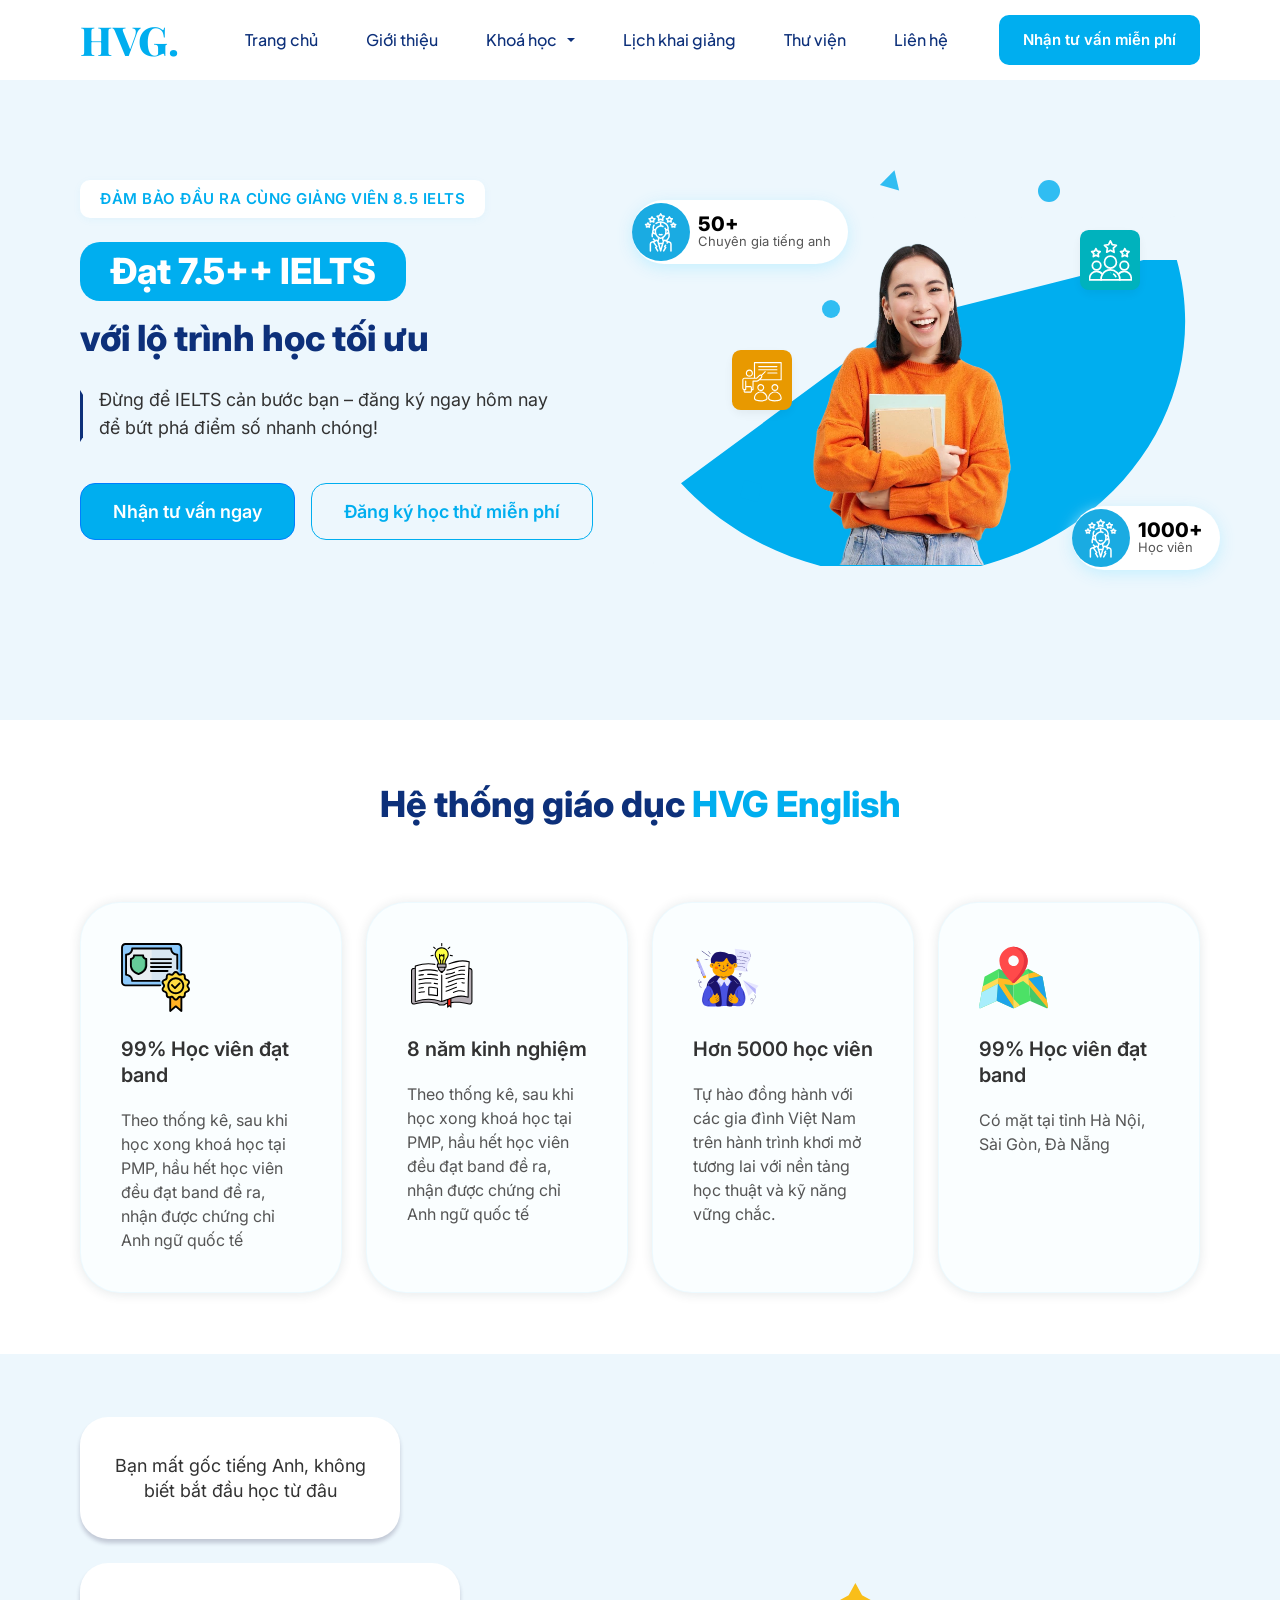
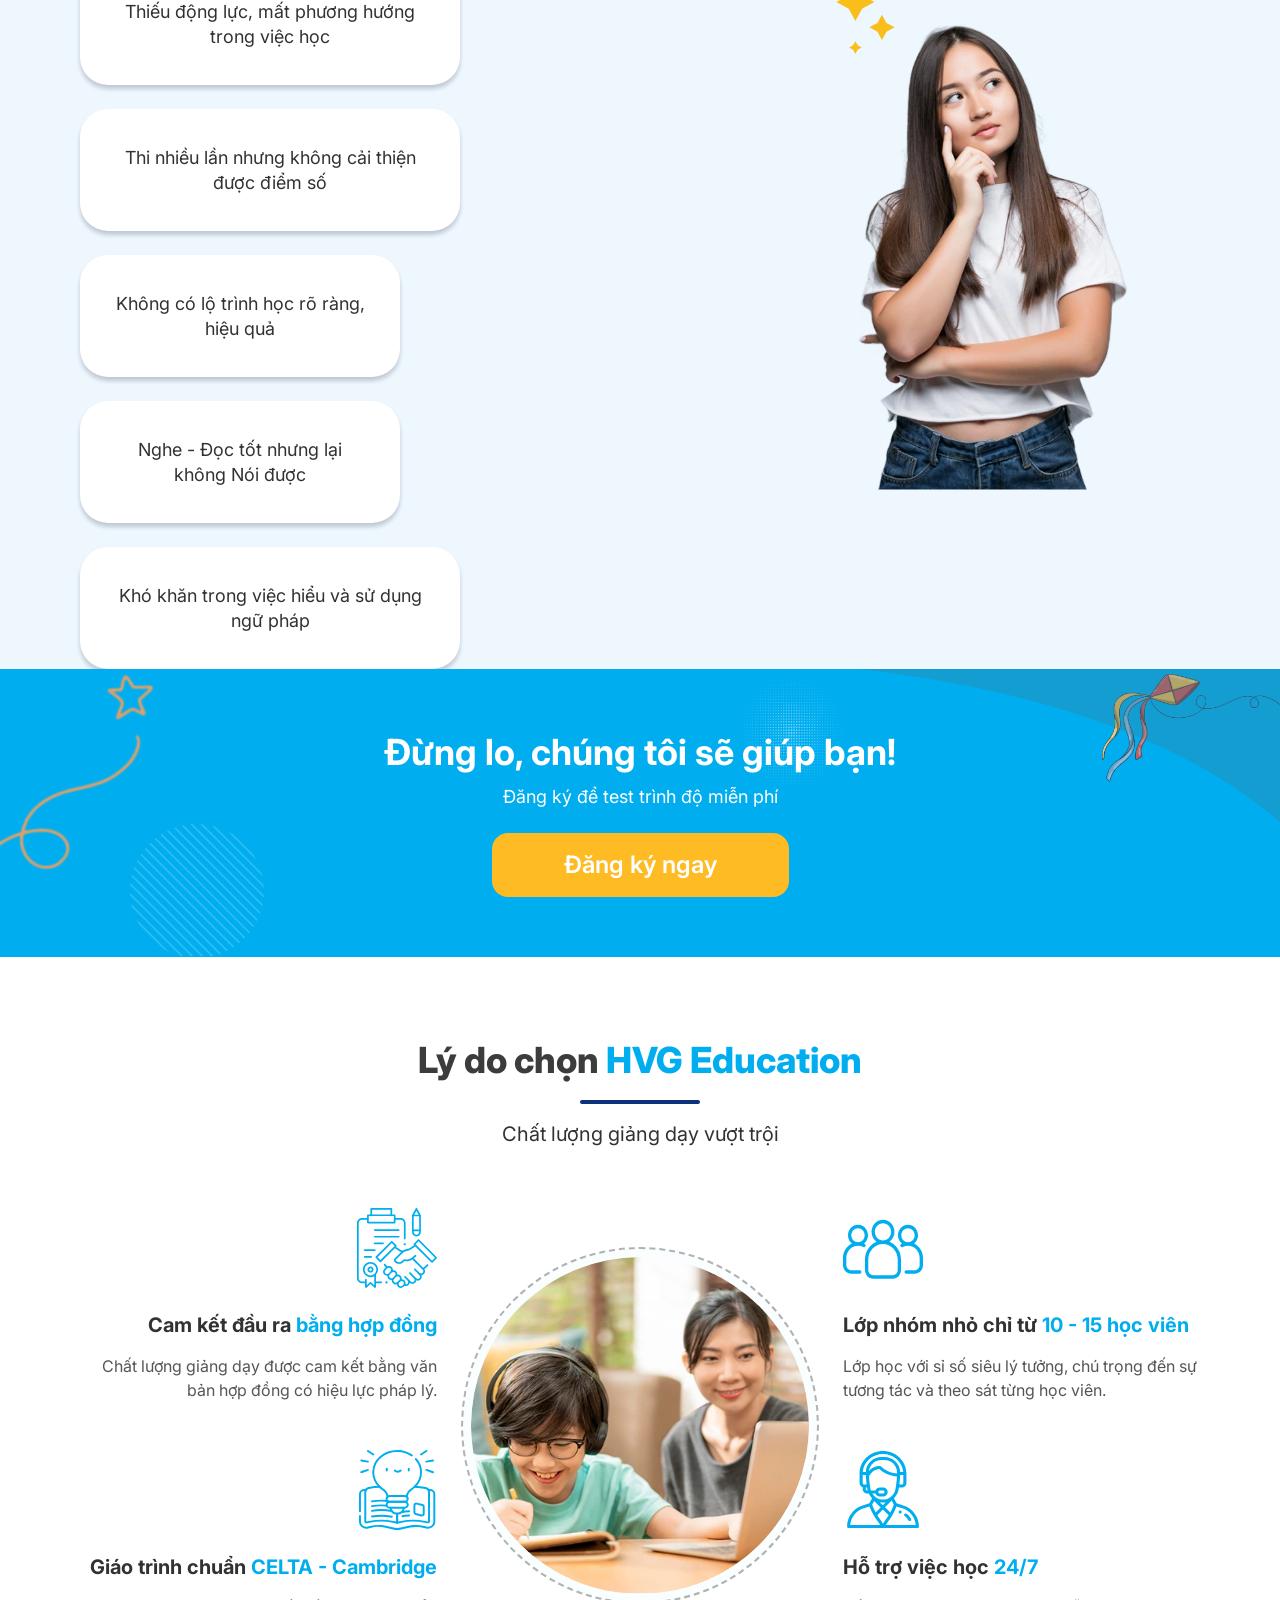
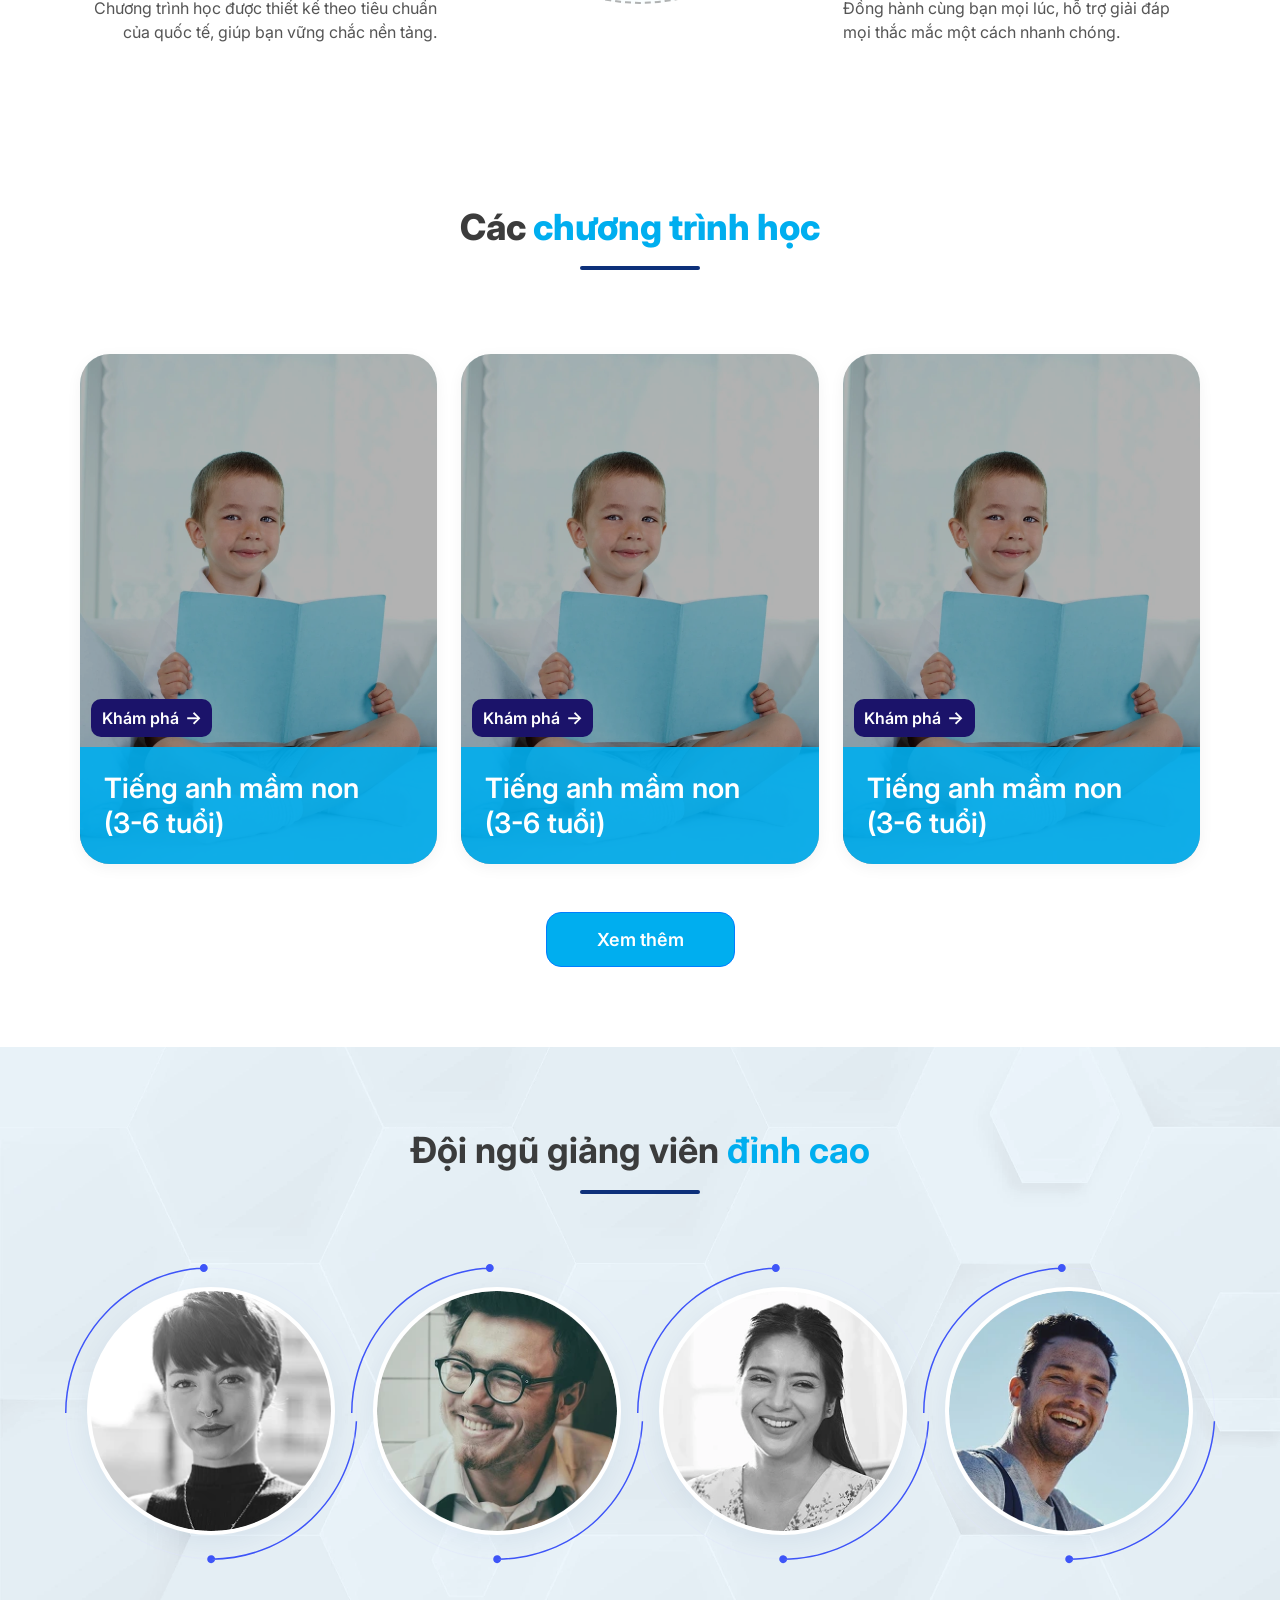
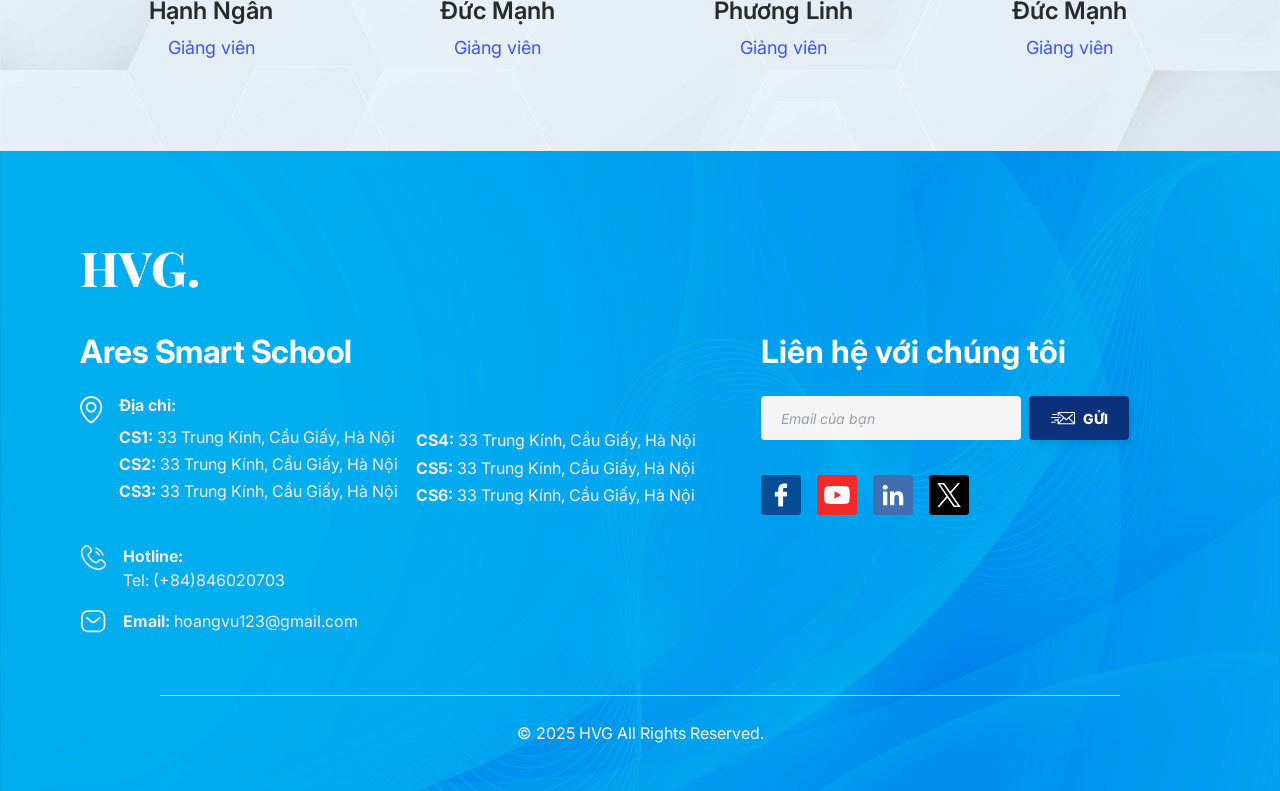
==== index.html @ 315f2b69 "update" ====
<!DOCTYPE html>
<html lang="vi">

<head>
    <meta charset="UTF-8">
    <meta name="viewport" content="width=device-width, initial-scale=1.0">
    <title>HVG English</title>
    <!-- Tải thư viện Bootstrap 5 (CSS) -->
    <link href="https://cdn.jsdelivr.net/npm/bootstrap@5.3.3/dist/css/bootstrap.min.css" rel="stylesheet"
        integrity="sha384-QWTKZyjpPEjISv5WaRU9OFeRpok6YctnYmDr5pNlyT2bRjXh0JMhjY6hW+ALEwIH" crossorigin="anonymous">

    <link rel="stylesheet" href="/styles/global.css">
    <link rel="stylesheet" href="/styles/navbar.css">
    <link rel="stylesheet" href="/styles/footer.css">
    <link rel="stylesheet" href="/styles/hero.css">
    <link rel="stylesheet" href="/styles/edu-system.css">
    <link rel="stylesheet" href="/styles/problems.css">
    <link rel="stylesheet" href="/styles/cta-banner.css">
    <link rel="stylesheet" href="/styles/why-choose.css">
    <link rel="stylesheet" href="/styles/courses.css">
    <link rel="stylesheet" href="/styles/teachers.css">
    <!-- Tải thư viện jQuery trước để hỗ trợ nạp động -->
    <script src="https://code.jquery.com/jquery-3.7.1.min.js" defer></script>
    <!-- Tải thư viện Bootstrap 5 JS Bundle -->
    <script src="https://cdn.jsdelivr.net/npm/bootstrap@5.3.3/dist/js/bootstrap.bundle.min.js"
        integrity="sha384-YvpcrYf0tY3lHB60NNkmXc5s9fDVZLESaAA55NDzOxhy9GkcIdslK1eN7N6jIeHz" crossorigin="anonymous"
        defer></script>
    <!-- Tải script chính để thực hiện nạp động header và footer -->
    <script src="/scripts/main.js" defer></script>
</head>

<body>
    <!-- Khung chứa Navbar được tải động bằng jQuery -->
    <header id="navbar-placeholder"></header>

    <!-- Phần chứa nội dung chính của trang -->
    <main class="main-content">
        <!-- Hero Section - Phần giới thiệu đầu trang học viện HVG -->
        <section class="hero-section">
            <div class="container hero-container">
                <div class="row align-items-center">

                    <!-- Cột bên trái: Nội dung giới thiệu và nút kêu gọi hành động -->
                    <div class="col-lg-6 col-12 hero-content">
                        <!-- Tagline đảm bảo đầu ra với giảng viên -->
                        <div class="hero-tagline-wrapper">
                            <span class="hero-tagline">ĐẢM BẢO ĐẦU RA CÙNG GIẢNG VIÊN 8.5 IELTS</span>
                        </div>

                        <!-- Tiêu đề chính dạng viên thuốc nổi bật -->
                        <div class="hero-title-pill-wrapper">
                            <span class="hero-title-pill">Đạt 7.5++ IELTS</span>
                        </div>

                        <!-- Tiêu đề phụ hiển thị lộ trình tối ưu -->
                        <h2 class="hero-subtitle">với lộ trình học tối ưu</h2>

                        <!-- Đoạn văn mô tả có vạch kẻ dọc bên trái làm điểm nhấn -->
                        <div class="hero-desc-container d-flex align-items-start gap-3">
                            <img src="assets/decorline.svg" class="hero-decorline shrink-0" alt="decorline">
                            <p class="hero-description">
                                Đừng để IELTS cản bước bạn – đăng ký ngay hôm nay để bứt phá điểm số nhanh chóng!
                            </p>
                        </div>

                        <!-- Nhóm các nút tương tác nhận tư vấn và học thử -->
                        <div class="hero-buttons d-flex flex-wrap gap-3">
                            <a href="#register" class="btn-hero-primary">Nhận tư vấn ngay</a>
                            <a href="#trial" class="btn-hero-secondary">Đăng ký học thử miễn phí</a>
                        </div>
                    </div>

                    <!-- Cột bên phải: Hình ảnh giảng viên và các huy hiệu, điểm trang trí nổi tuyệt đối -->
                    <div class="col-lg-6 col-12 hero-visual">
                        <div class="hero-img-wrapper">
                            <!-- Nền tròn quạt lớn màu xanh đặc trưng -->
                            <div class="hero-bg-fan">
                                <img src="./assets/Ellipse-fan.svg">
                            </div>

                            <!-- Hình ảnh giảng viên chính (vừa làm placeholder vừa bám sát layout) -->
                            <div class="hero-instructor-img">
                                <img src="./assets/student.webp">
                            </div>

                            <!-- Huy hiệu 1: 50+ Chuyên gia tiếng anh -->
                            <div class="hero-badge badge-expert d-flex align-items-center gap-2">
                                <div class="badge-icon">
                                    <!-- Người dùng tự thêm icon vào sau, ta dùng placeholder rỗng -->
                                    <span class="teacher-icon-bg">
                                        <img src="./assets/teacher-icon.svg">
                                    </span>
                                </div>
                                <div class="badge-text">
                                    <h4 class="badge-num mb-0">50+</h4>
                                    <p class="badge-desc mb-0">Chuyên gia tiếng anh</p>
                                </div>
                            </div>

                            <!-- Huy hiệu 2: 1000+ Học viên -->
                            <div class="hero-badge badge-students d-flex align-items-center gap-2">
                                <div class="badge-icon bg-cyan-light">
                                    <span class="teacher-icon-bg">
                                        <img src="./assets/teacher-icon.svg">
                                    </span>
                                </div>
                                <div class="badge-text">
                                    <h4 class="badge-num mb-0">1000+</h4>
                                    <p class="badge-desc mb-0">Học viên</p>
                                </div>
                            </div>

                            <!-- Hộp trang trí 1: Ô vuông màu vàng cam chứa icon cuốn sách -->
                            <div class="decor-box decor-box-orange">
                                <img src="./assets/teaching-icon.svg">
                            </div>

                            <!-- Hộp trang trí 2: Ô vuông màu xanh ngọc chứa icon -->
                            <div class="decor-box decor-box-teal">
                                <img src="./assets/student-star.svg">
                            </div>

                            <!-- Các điểm chấm tròn và hình khối trang trí hình học nhỏ xung quanh -->
                            <div class="decor-dot decor-dot-1"></div>
                            <div class="decor-dot decor-dot-2"></div>
                            <div class="decor-shape decor-shape-triangle"></div>
                            <div class="decor-shape decor-shape-blue-square"></div>
                        </div>
                    </div>

                </div>
            </div>
        </section>

        <!-- Edu System Section - Hệ thống giáo dục HVG English -->
        <section class="edu-system-section">
            <div class="container">
                <!-- Tiêu đề phần Hệ thống giáo dục (Chữ chính màu navy, chữ highlight màu xanh ngọc) -->
                <div class="section-title-wrapper text-center">
                    <h2 class="section-title">Hệ thống giáo dục <span class="text-highlight">HVG English</span></h2>
                </div>

                <!-- Lưới 4 cột chứa 4 thẻ thông tin được căn chỉnh linh hoạt bằng Bootstrap Grid -->
                <div class="row g-4 edu-cards-row">

                    <!-- Thẻ 1: 99% Học viên đạt band -->
                    <div class="col-lg-3 col-md-6 col-12">
                        <div class="edu-card d-flex flex-column h-100">
                            <div class="edu-card-icon">
                                <img src="assets/cetificated.svg" alt="Certificated Icon" class="edu-icon">
                            </div>
                            <h3 class="edu-card-title">99% Học viên đạt band</h3>
                            <p class="edu-card-desc">
                                Theo thống kê, sau khi học xong khoá học tại PMP, hầu hết học viên đều đạt band đề ra,
                                nhận được chứng chỉ Anh ngữ quốc tế
                            </p>
                        </div>
                    </div>

                    <!-- Thẻ 2: 8 năm kinh nghiệm -->
                    <div class="col-lg-3 col-md-6 col-12">
                        <div class="edu-card d-flex flex-column h-100">
                            <div class="edu-card-icon">
                                <img src="assets/book.svg" alt="Book Icon" class="edu-icon">
                            </div>
                            <h3 class="edu-card-title">8 năm kinh nghiệm</h3>
                            <p class="edu-card-desc">
                                Theo thống kê, sau khi học xong khoá học tại PMP, hầu hết học viên đều đạt band đề ra,
                                nhận được chứng chỉ Anh ngữ quốc tế
                            </p>
                        </div>
                    </div>

                    <!-- Thẻ 3: Hơn 5000 học viên -->
                    <div class="col-lg-3 col-md-6 col-12">
                        <div class="edu-card d-flex flex-column h-100">
                            <div class="edu-card-icon">
                                <img src="assets/student.svg" alt="Student Icon" class="edu-icon">
                            </div>
                            <h3 class="edu-card-title">Hơn 5000 học viên</h3>
                            <p class="edu-card-desc">
                                Tự hào đồng hành với các gia đình Việt Nam trên hành trình khơi mở tương lai với nền
                                tảng học thuật và kỹ năng vững chắc.
                            </p>
                        </div>
                    </div>

                    <!-- Thẻ 4: Có mặt tại Hà Nội, Sài Gòn, Đà Nẵng -->
                    <div class="col-lg-3 col-md-6 col-12">
                        <div class="edu-card d-flex flex-column h-100">
                            <div class="edu-card-icon">
                                <img src="assets/map.svg" alt="Map Icon" class="edu-icon">
                            </div>
                            <h3 class="edu-card-title">99% Học viên đạt band</h3>
                            <p class="edu-card-desc">
                                Có mặt tại tỉnh Hà Nội, Sài Gòn, Đà Nẵng
                            </p>
                        </div>
                    </div>

                </div>
            </div>
        </section>

        <!-- Problems Section - Những vấn đề của học viên -->
        <section class="problems-section">
            <div class="container">
                <div class="row align-items-center g-5">

                    <!-- Cột trái: 6 thẻ khó khăn sắp xếp so le (3 hàng) -->
                    <div class="col-lg-7 col-12 order-lg-1 order-2">
                        <div class="problems-grid">
                            <!-- Hàng 1 -->
                            <div class="problem-row d-flex flex-wrap gap-4 mb-4">
                                <div class="problem-card card-w-1 d-flex align-items-center justify-content-center">
                                    <p class="problem-text mb-0">Bạn mất gốc tiếng Anh, không biết bắt đầu học từ đâu
                                    </p>
                                </div>
                                <div class="problem-card card-w-2 d-flex align-items-center justify-content-center">
                                    <p class="problem-text mb-0">Thiếu động lực, mất phương hướng trong việc học</p>
                                </div>
                            </div>

                            <!-- Hàng 2 -->
                            <div class="problem-row d-flex flex-wrap gap-4 mb-4">
                                <div class="problem-card card-w-3 d-flex align-items-center justify-content-center">
                                    <p class="problem-text mb-0">Thi nhiều lần nhưng không cải thiện được điểm số</p>
                                </div>
                                <div class="problem-card card-w-4 d-flex align-items-center justify-content-center">
                                    <p class="problem-text mb-0">Không có lộ trình học rõ ràng, hiệu quả</p>
                                </div>
                            </div>

                            <!-- Hàng 3 -->
                            <div class="problem-row d-flex flex-wrap gap-4">
                                <div class="problem-card card-w-1 d-flex align-items-center justify-content-center">
                                    <p class="problem-text mb-0">Nghe - Đọc tốt nhưng lại không Nói được</p>
                                </div>
                                <div class="problem-card card-w-2 d-flex align-items-center justify-content-center">
                                    <p class="problem-text mb-0">Khó khăn trong việc hiểu và sử dụng ngữ pháp</p>
                                </div>
                            </div>
                        </div>
                    </div>

                    <!-- Cột phải: Ảnh minh họa học sinh kèm lấp lánh (sparkling) trang trí -->
                    <div class="col-lg-5 col-12 order-lg-2 order-1 text-center">
                        <div class="problems-visual">
                            <!-- Icon lấp lánh trang trí -->
                            <div class="sparkling-decor">
                                <img src="assets/sparkling.svg" alt="Sparkling Decor" class="decor-sparkle">
                            </div>
                            <!-- Ảnh minh họa chính -->
                            <div class="problems-illustration">
                                <img src="assets/student-ask.webp" alt="Student Illustration" class="illustration-img">
                            </div>
                        </div>
                    </div>

                </div>
            </div>
        </section>

        <!-- CTA Banner Section - Đăng ký kiểm tra trình độ -->
        <section class="cta-banner-section">
            <!-- Các hình họa trang trí nền (Người dùng tự thêm ảnh thực tế sau) -->
            <div class="cta-decor decor-left">
                <img src="assets/line-decor.svg" alt="Left Line Decor" class="decor-img">
            </div>
            <div class="cta-decor decor-right-kite">
                <img src="assets/kite-decor.svg" alt="Right Kite Decor" class="decor-img">
            </div>
            <div class="cta-decor decor-right-vector">
                <img src="assets/bg-cta.svg" alt="Right Vector Decor" class="decor-img">
            </div>
            <div class="cta-decor decor-left-2">
                <img src="assets/multiline.svg" alt="Right Vector Decor" class="decor-img">
            </div>
            <div class="cta-decor decor-right-vector-2">
                <img src="assets/checkered-decor.svg" alt="Right Vector Decor" class="decor-img">
            </div>


            <div class="container cta-container position-relative">
                <div class="cta-content text-center">
                    <h2 class="cta-title">Đừng lo, chúng tôi sẽ giúp bạn!</h2>
                    <p class="cta-subtitle">Đăng ký để test trình độ miễn phí</p>
                    <div class="cta-btn-wrapper">
                        <a href="#register-form" class="btn-cta-submit">Đăng ký ngay</a>
                    </div>
                </div>
            </div>
        </section>

        <!-- Why Choose Section - Lý do chọn HVG Education -->
        <section class="why-choose-section">
            <div class="container">
                <!-- Tiêu đề và Phụ đề phần -->
                <div class="why-choose-header text-center">
                    <h2 class="why-title">Lý do chọn <span class="text-highlight">HVG Education</span></h2>
                    <div class="why-decor-line"></div>
                    <p class="why-subtitle">Chất lượng giảng dạy vượt trội</p>
                </div>

                <div class="row align-items-center why-content-row">
                    <!-- Cột trái: 2 tính năng (căn lề phải trên desktop) -->
                    <div class="col-lg-4 col-12 order-lg-1 order-2 left-features">
                        <!-- Tính năng 1: Cam kết đầu ra bằng hợp đồng -->
                        <div class="feature-item mb-5">
                            <img src="assets/commitment.svg" alt="Commitment Icon" class="feature-icon">
                            <h3 class="feature-title">Cam kết đầu ra <span class="text-highlight">bằng hợp đồng</span>
                            </h3>
                            <p class="feature-desc">Chất lượng giảng dạy được cam kết bằng văn bản hợp đồng có hiệu lực
                                pháp lý.</p>
                        </div>

                        <!-- Tính năng 3: Giáo trình chuẩn CELTA - Cambridge -->
                        <div class="feature-item">
                            <img src="assets/cambridge.svg" alt="Cambridge Icon" class="feature-icon">
                            <h3 class="feature-title">Giáo trình chuẩn <span class="text-highlight">CELTA -
                                    Cambridge</span></h3>
                            <p class="feature-desc">Chương trình học được thiết kế theo tiêu chuẩn của quốc tế, giúp bạn
                                vững chắc nền tảng.</p>
                        </div>
                    </div>

                    <!-- Cột giữa: Vòng tròn trung tâm -->
                    <div class="col-lg-4 col-12 order-lg-2 order-1 text-center center-visual-col">
                        <div class="why-center-visual">
                            <img src="assets/Ellipse 6.webp" alt="Center Illustration" class="center-circle-img">
                        </div>
                    </div>

                    <!-- Cột phải: 2 tính năng (căn lề trái trên desktop) -->
                    <div class="col-lg-4 col-12 order-lg-3 order-3 right-features">
                        <!-- Tính năng 2: Lớp nhóm nhỏ chỉ từ 10 - 15 học viên -->
                        <div class="feature-item mb-5">
                            <img src="assets/team.svg" alt="Team Icon" class="feature-icon">
                            <h3 class="feature-title">Lớp nhóm nhỏ chỉ từ <span class="text-highlight">10 - 15 học
                                    viên</span></h3>
                            <p class="feature-desc">Lớp học với sỉ số siêu lý tưởng, chú trọng đến sự tương tác và theo
                                sát từng học viên.</p>
                        </div>

                        <!-- Tính năng 4: Hỗ trợ việc học 24/7 -->
                        <div class="feature-item">
                            <img src="assets/support.svg" alt="Support Icon" class="feature-icon">
                            <h3 class="feature-title">Hỗ trợ việc học <span class="text-highlight">24/7</span></h3>
                            <p class="feature-desc">Đồng hành cùng bạn mọi lúc, hỗ trợ giải đáp mọi thắc mắc một cách
                                nhanh chóng.</p>
                        </div>
                    </div>
                </div>
            </div>
        </section>

        <section class="courses-section">
            <div class="container">
                <!-- Tiêu đề và Phụ đề phần -->
                <div class="why-choose-header text-center">
                    <h2 class="why-title">Các <span class="text-highlight">chương trình học</span></h2>
                    <div class="why-decor-line"></div>
                </div>

                <div class="row g-4 justify-content-center courses-cards-row">
                    <!-- Card 1: Tiếng anh mầm non (3-6 tuổi) -->
                    <div class="col-lg-4 col-md-6 col-12">
                        <div class="course-card">
                            <!-- Ảnh nền khóa học -->
                            <div class="course-bg-img">
                                <img src="assets/kid.webp" alt="Course Image" class="course-img">
                                <div class="course-img-overlay"></div>
                            </div>

                            <!-- Nút Khám phá nổi -->
                            <a href="#explore-course-1" class="course-discover-btn">
                                <span class="btn-text">Khám phá</span>
                                <span class="btn-arrow">&rarr;</span>
                            </a>

                            <!-- Dải thông tin khóa học màu xanh ở đáy -->
                            <div class="course-banner-info">
                                <h3 class="course-card-title">Tiếng anh mầm non <br>(3-6 tuổi)</h3>
                            </div>
                        </div>
                    </div>

                    <!-- Card 2: Tiếng anh mầm non (3-6 tuổi) - Bản mẫu 2 -->
                    <div class="col-lg-4 col-md-6 col-12">
                        <div class="course-card">
                            <!-- Ảnh nền khóa học -->
                            <div class="course-bg-img">
                                <img src="assets/kid.webp" alt="Course Image" class="course-img">
                                <div class="course-img-overlay"></div>
                            </div>

                            <!-- Nút Khám phá nổi -->
                            <a href="#explore-course-2" class="course-discover-btn">
                                <span class="btn-text">Khám phá</span>
                                <span class="btn-arrow">&rarr;</span>
                            </a>

                            <!-- Dải thông tin khóa học màu xanh ở đáy -->
                            <div class="course-banner-info">
                                <h3 class="course-card-title">Tiếng anh mầm non <br>(3-6 tuổi)</h3>
                            </div>
                        </div>
                    </div>

                    <!-- Card 3: Tiếng anh mầm non (3-6 tuổi) - Bản mẫu 3 -->
                    <div class="col-lg-4 col-md-6 col-12">
                        <div class="course-card">
                            <!-- Ảnh nền khóa học -->
                            <div class="course-bg-img">
                                <img src="assets/kid.webp" alt="Course Image" class="course-img">
                                <div class="course-img-overlay"></div>
                            </div>

                            <!-- Nút Khám phá nổi -->
                            <a href="#explore-course-3" class="course-discover-btn">
                                <span class="btn-text">Khám phá</span>
                                <span class="btn-arrow">&rarr;</span>
                            </a>

                            <!-- Dải thông tin khóa học màu xanh ở đáy -->
                            <div class="course-banner-info">
                                <h3 class="course-card-title">Tiếng anh mầm non <br>(3-6 tuổi)</h3>
                            </div>
                        </div>
                    </div>
                </div>

                <div class="see-more-btn-wrapper text-center">
                    <a href="#" class="btn-see-more">Xem thêm</a>
                </div>
            </div>
        </section>

        <!-- Teachers Section - Đội ngũ giảng viên đỉnh cao (Figma Node 1:2472) -->
        <section class="teachers-section">
            <img src="assets/teacher-bg.webp" alt="" class="teacher-bg-shape">
            <div class="container">
                <!-- Tiêu đề phần giảng viên -->
                <div class="teachers-header text-center">
                    <h2 class="teachers-title">Đội ngũ giảng viên <span class="text-highlight">đỉnh cao</span></h2>
                    <div class="teachers-decor-line"></div>
                </div>

                <!-- Bố cục lưới 4 cột bằng Bootstrap Grid, hiển thị ngang trên Desktop và tự xếp chồng khi màn hình nhỏ -->
                <div class="row g-4 justify-content-center teachers-row">
                    <!-- Giảng viên 1: Hạnh Ngân -->
                    <div class="col-lg-3 col-md-6 col-12 text-center">
                        <div class="teacher-card">
                            <div class="teacher-avatar-container">
                                <!-- Vòng tròn trang trí viền ngoài (người dùng tự thay bằng SVG sau nếu cần) -->
                                <div class="teacher-decor-circle">
                                    <img src="assets/teacher-decor-line.svg">
                                </div>
                                <!-- Khung chứa ảnh giảng viên -->
                                <div class="teacher-avatar">
                                    <img src="assets/ngan.webp" alt="Hạnh Ngân" class="avatar-img">
                                </div>
                            </div>
                            <h3 class="teacher-name">Hạnh Ngân</h3>
                            <p class="teacher-role">Giảng viên</p>
                        </div>
                    </div>

                    <!-- Giảng viên 2: Đức Mạnh -->
                    <div class="col-lg-3 col-md-6 col-12 text-center">
                        <div class="teacher-card">
                            <div class="teacher-avatar-container">
                                <div class="teacher-decor-circle">
                                    <img src="assets/teacher-decor-line.svg">
                                </div>
                                <div class="teacher-avatar">
                                    <img src="assets/manh.webp" alt="Đức Mạnh" class="avatar-img">
                                </div>
                            </div>
                            <h3 class="teacher-name">Đức Mạnh</h3>
                            <p class="teacher-role">Giảng viên</p>
                        </div>
                    </div>

                    <!-- Giảng viên 3: Phương Linh -->
                    <div class="col-lg-3 col-md-6 col-12 text-center">
                        <div class="teacher-card">
                            <div class="teacher-avatar-container">
                                <div class="teacher-decor-circle">
                                    <img src="assets/teacher-decor-line.svg">
                                </div>
                                <div class="teacher-avatar">
                                    <img src="assets/linh.webp" alt="Phương Linh" class="avatar-img">
                                </div>
                            </div>
                            <h3 class="teacher-name">Phương Linh</h3>
                            <p class="teacher-role">Giảng viên</p>
                        </div>
                    </div>

                    <!-- Giảng viên 4: Đức Mạnh -->
                    <div class="col-lg-3 col-md-6 col-12 text-center">
                        <div class="teacher-card">
                            <div class="teacher-avatar-container">
                                <div class="teacher-decor-circle">
                                    <img src="assets/teacher-decor-line.svg">
                                </div>
                                <div class="teacher-avatar">
                                    <img src="assets/manh2.webp" alt="Đức Mạnh" class="avatar-img">
                                </div>
                            </div>
                            <h3 class="teacher-name">Đức Mạnh</h3>
                            <p class="teacher-role">Giảng viên</p>
                        </div>
                    </div>
                </div>
            </div>
        </section>
    </main>

    <!-- Khung chứa Footer được tải động bằng jQuery -->
    <footer id="footer-placeholder"></footer>
</body>

</html>
---- styles/global.css ----
/* Nhập các phông chữ từ Google Fonts để giao diện hiển thị chuyên nghiệp và đồng bộ */
@import url('https://fonts.googleapis.com/css2?family=Inter:wght@400;500;600;700;800&family=Playfair+Display:wght@800&family=Plus+Jakarta+Sans:wght@400;500;700&display=swap');

:root {
  /* Thiết lập các biến CSS toàn cục để dễ quản lý bảng màu và thay đổi chủ đề sau này */
  --primary-color: #00aeef;       /* Xanh dương tươi sáng - màu nhận diện cốt lõi của HVG, dùng cho nút chính và điểm nhấn */
  --secondary-color: #0d307a;     /* Xanh dương đậm - màu tạo sự tin cậy học thuật, dùng cho tiêu đề lớn và liên kết điều hướng */
  --accent-color: #ffb800;        /* Vàng cam - màu nhấn nổi bật dùng cho các nút quan trọng như gửi biểu mẫu/đăng ký */
  --text-dark: #323232;           /* Xám đậm gần đen - màu chữ nội dung giúp người đọc không bị mỏi mắt */
  --text-darker: #0f0f0f;         /* Đen thuần - dùng cho các tiêu đề phụ cần độ tập trung cực cao */
  --text-light: #ffffff;          /* Trắng - dùng cho văn bản trên nền tối để tối ưu độ tương phản */
  --text-sub-light: #f7eaea;      /* Trắng ngà - dùng cho chữ mô tả trong footer giúp phân cấp thông tin */
  --bg-soft: #edf7fd;             /* Xanh nhạt - nền dịu mắt dùng cho phần Hero và các phần cần phân tách thị giác */
  --bg-card: #fafeff;             /* Trắng ánh xanh - tạo khối nổi bật cho các thẻ khi đi kèm bóng đổ nhẹ */
  
  /* Cấu hình phông chữ theo đúng thiết kế của Figma */
  --font-logo: 'Playfair Display', serif;
  --font-menu: 'Plus Jakarta Sans', sans-serif;
  --font-main: 'Inter', sans-serif;
  
  /* Các thông số đổ bóng và chuyển động dùng chung để giao diện có chiều sâu và mượt mà */
  --shadow-card: 0px 4px 15px rgba(14, 42, 52, 0.08);
  --shadow-button: 0px 4px 10px rgba(0, 174, 239, 0.2);
  --transition-smooth: all 0.3s cubic-bezier(0.4, 0, 0.2, 1);
}

/* Reset CSS cơ bản để đảm bảo hiển thị nhất quán trên mọi trình duyệt */
*, *::before, *::after {
  box-sizing: border-box;
  margin: 0;
  padding: 0;
}

html, body {
  width: 100%;
  overflow-x: hidden; /* Tránh tình trạng cuộn ngang ngoài ý muốn do tràn layout */
  font-family: var(--font-main);
  color: var(--text-dark);
  background-color: #ffffff;
  line-height: 1.5;
  -webkit-font-smoothing: antialiased;
}

a {
  text-decoration: none;
  color: inherit;
  transition: var(--transition-smooth);
}

img {
  max-width: 100%;
  height: auto;
  display: block;
}

button, input, select, textarea {
  font-family: inherit;
  font-size: inherit;
  border: none;
  outline: none;
  background: none;
}

/* Các lớp tiện ích cấu trúc để xây dựng bố cục trang nhanh chóng */
.container {
  width: 100%;
  max-width: 1440px; /* Độ rộng giới hạn tối đa theo chiều ngang thiết kế Figma */
  margin: 0 auto;
  padding: 0 80px; /* Padding hai bên lề theo chuẩn lề 80px trong Figma */
}

@media (max-width: 1024px) {
  .container {
    padding: 0 40px; /* Giảm khoảng cách lề trên thiết bị máy tính bảng */
  }
}

@media (max-width: 768px) {
  .container {
    padding: 0 20px; /* Giảm khoảng cách lề tối đa trên thiết bị di động */
  }
}

/* Nút bấm tiêu chuẩn hóa */
.btn {
  display: inline-flex;
  align-items: center;
  justify-content: center;
  padding: 12px 24px;
  border-radius: 10px;
  font-weight: 600;
  cursor: pointer;
  transition: var(--transition-smooth);
  text-align: center;
}

.btn-primary {
  background-color: var(--primary-color);
  color: var(--text-light);
}

.btn-primary:hover {
  background-color: #009ad4; /* Màu xanh đậm hơn một chút khi hover để phản hồi tương tác */
  transform: translateY(-2px); /* Hiệu ứng nổi nhẹ */
  box-shadow: 0px 6px 15px rgba(0, 174, 239, 0.3);
}

.btn-secondary {
  background-color: transparent;
  color: var(--primary-color);
  border: 1px solid var(--primary-color);
}

.btn-secondary:hover {
  background-color: rgba(0, 174, 239, 0.05);
  transform: translateY(-2px);
}

.btn-accent {
  background-color: var(--accent-color);
  color: var(--text-light);
  font-weight: 700;
}

.btn-accent:hover {
  background-color: #e5a500;
  transform: translateY(-2px);
  box-shadow: 0px 6px 15px rgba(255, 184, 0, 0.3);
}

/* Kiểu dáng cửa sổ thông báo thành công (Success Modal Popup) nạp động qua JS */
.success-modal {
  position: fixed;
  top: 0;
  left: 0;
  width: 100vw;
  height: 100vh;
  background-color: rgba(13, 48, 122, 0.6); /* Nền tối mờ màu xanh đặc trưng làm nổi bật modal */
  backdrop-filter: blur(5px); /* Làm mờ hậu cảnh để người dùng tập trung vào thông báo */
  display: flex;
  align-items: center;
  justify-content: center;
  z-index: 2000; /* Nằm trên tất cả các lớp khác bao gồm cả navbar */
  animation: fadeIn 0.3s ease-out forwards;
}

.success-modal-content {
  background-color: #ffffff;
  padding: 40px;
  border-radius: 20px;
  width: 90%;
  max-width: 480px;
  text-align: center;
  box-shadow: 0px 15px 40px rgba(13, 48, 122, 0.2);
  transform: translateY(20px);
  animation: slideUp 0.3s cubic-bezier(0.18, 0.89, 0.32, 1.28) forwards;
}

.success-icon {
  display: inline-flex;
  align-items: center;
  justify-content: center;
  width: 80px;
  height: 80px;
  background-color: rgba(0, 174, 239, 0.1);
  color: var(--primary-color);
  border-radius: 50%;
  margin-bottom: 24px;
}

.success-title {
  font-family: var(--font-main);
  font-weight: 700;
  font-size: 24px;
  color: var(--secondary-color);
  margin-bottom: 12px;
}

.success-message {
  font-family: var(--font-main);
  font-size: 16px;
  color: var(--text-dark);
  line-height: 1.6;
  margin-bottom: 24px;
}

.success-close-btn {
  width: 100%;
  height: 48px;
  font-size: 16px;
  border-radius: 10px;
}

/* Các lớp hoạt ảnh chuyển động mềm mại */
@keyframes fadeIn {
  from { opacity: 0; }
  to { opacity: 1; }
}

@keyframes slideUp {
  from { transform: translateY(40px); opacity: 0; }
  to { transform: translateY(0); opacity: 1; }
}

.success-modal.fade-out {
  animation: fadeOut 0.3s ease-out forwards;
}

.success-modal.fade-out .success-modal-content {
  transform: translateY(0);
  transition: transform 0.3s ease-out;
  transform: translateY(20px);
}

@keyframes fadeOut {
  from { opacity: 1; }
  to { opacity: 0; }
}
---- styles/navbar.css ----
header {
  position: fixed;
  top: 0;
  left: 0;
  width: 100%;
  height: 80px;
  background-color: #ffffff;
  z-index: 1000;
  display: flex;
  align-items: center;
  transition: var(--transition-smooth);
}

.navbar-inner-container {
  width: 100%;
  max-width: 1440px;
  margin: 0 auto;
  padding: 0 80px;
  display: flex;
  align-items: center;
  justify-content: space-between;
  height: 100%;
}

.logo-text {
  font-family: var(--font-logo);
  font-weight: 800;
  font-size: 40px;
  color: var(--primary-color);
  letter-spacing: -0.5px;
  padding: 0;
}

/* Các liên kết điều hướng */
.nav-link {
  font-family: var(--font-menu) !important;
  font-weight: 500 !important;
  font-size: 16px !important;
  color: var(--secondary-color) !important;
  padding: 8px 12px !important;
  display: inline-flex;
  align-items: center;
  gap: 6px;
  position: relative;
  transition: var(--transition-smooth);
}

.nav-link:hover,
.nav-link.active {
  color: var(--primary-color) !important;
}

/* Nút CTA tư vấn */
.btn-consult {
  font-family: var(--font-main);
  font-size: 15px;
  font-weight: 600;
  border-radius: 10px;
  padding: 12px 24px;
  height: 50px;
  display: inline-flex;
  align-items: center;
  justify-content: center;
  transition: var(--transition-smooth);
  border: 0px;
}

/* Custom toggler styling */
.navbar-toggler:focus {
  box-shadow: none !important;
}

/* Responsive custom adjustments for Bootstrap Collapse */
@media (max-width: 991.98px) {
  .navbar-inner-container {
    padding: 0 40px;
  }

  /* Định cấu hình menu dưới dạng danh sách trượt xuống/đè lên có đổ bóng đẹp mắt */
  .navbar-collapse {
    position: absolute;
    top: 80px;
    left: 0;
    width: 100%;
    background-color: #ffffff;
    padding: 20px 40px;
    box-shadow: 0px 8px 16px rgba(13, 48, 122, 0.08);
    border-top: 1px solid rgba(13, 48, 122, 0.05);
    z-index: 999;
  }

  .navbar-nav {
    gap: 15px;
    margin-bottom: 20px !important;
  }

  .nav-link {
    width: 100%;
    padding: 10px 0 !important;
    font-size: 18px !important;
  }

  .navbar-cta-container {
    width: 100%;
  }

  .navbar-cta-container .btn-consult {
    width: 100%;
  }
}

@media (max-width: 768px) {
  .navbar-inner-container {
    padding: 0 20px;
  }
  
  .logo-text {
    font-size: 32px !important;
  }
  
  .navbar-collapse {
    padding: 20px;
  }
}
---- styles/footer.css ----
/* Bảng phong cách cho Footer chân trang - Sử dụng phối hợp lưới hiển thị và màu sắc nhận diện nổi bật */

footer {
  position: relative;
  background-color: #00aeef; /* Nền xanh da trời sáng đặc trưng theo thiết kế Figma */
  color: var(--text-light);
  padding: 80px 0 30px; /* Padding lớn để phân tách nội dung chân trang rộng rãi */
  overflow: hidden;
  isolation: isolate; /* Tạo Stacking Context độc lập để mix-blend-mode hoạt động chính xác bên trong footer */
}

/* Ảnh nền họa tiết hoa văn mờ nhạt nằm đè lên nền xanh để tăng tính mỹ thuật */
.footer-bg-overlay {
  position: absolute;
  top: 0;
  left: 0;
  width: 100%;
  height: 100%;
  background-image: url('../assets/footer-background.webp');
  background-size: cover;
  background-position: center;
  mix-blend-mode: multiply; /* Hòa trộn nhân màu giúp họa tiết chìm sâu vào nền xanh */ 
  pointer-events: none; /* Tránh cản trở tương tác nhấp chuột của người dùng */
  z-index: 1;
}

.footer-inner {
  position: relative;
  z-index: 2; /* Đẩy nội dung chữ lên trên ảnh nền mờ */
}

.footer-brand {
  margin-bottom: 30px;
}

.footer-brand .logo-text-light {
  font-family: var(--font-logo);
  font-weight: 800;
  font-size: 48px;
  color: var(--text-light);
  display: block;
  margin-bottom: 5px;
}

.brand-name {
  font-family: var(--font-main);
  font-weight: 700;
  font-size: 32px;
  letter-spacing: -0.5px;
  margin-bottom: 25px; /* Giãn cách 25px xuống địa chỉ để cân xứng với cột đăng ký email */
}

/* Lưới phân chia danh sách cơ sở thành hai cột để cân đối trang web */
.footer-branches-grid {
  /* Loại bỏ grid custom vì đã được thay thế bằng Bootstrap row/col */
  margin-bottom: 35px;
}

.branches-column h4 {
  font-size: 16px;
  font-weight: 700;
  margin-bottom: 8px;
  color: #f7eaea;
  border-left: none; /* Bỏ border custom cũ để khớp với Figma */
  padding-left: 0;
  text-transform: none;
}

.branches-column p {
  font-size: 16px;
  line-height: 1.7;
  color: #f7eaea;
  margin-bottom: 0px;
}

.branches-column-right {
  margin-top: 0px;
}

@media (min-width: 576px) {
  .branches-column-right {
    margin-top: 31px; /* Thụt lề trên cho cột phải để thẳng hàng với CS1 */
  }
}

/* Danh sách Hotline và Email có chèn icon minh họa */
.footer-contact-details {
  display: flex;
  flex-direction: column;
  gap: 15px;
}

.contact-item {
  display: flex;
  align-items: center;
  gap: 12px;
}

.contact-icon {
  display: inline-flex;
  align-items: center;
  justify-content: center;
  color: #ffffff; /* Biểu tượng đứng độc lập, không có vòng tròn mờ bao quanh */
}

.contact-item p {
  font-size: 16px;
  color: #f7eaea;
  margin-bottom: 0;
}

/* Khối đăng ký và kết nối mạng xã hội ở bên phải */
.footer-newsletter {
  /* Loại bỏ thuộc tính flex custom vì đã được thay thế bằng col-lg-5 của Bootstrap */
  display: flex;
  flex-direction: column;
}

.newsletter-title {
  font-family: var(--font-main);
  font-weight: 700;
  font-size: 32px;
  margin-bottom: 25px;
}

/* Ô nhập email và nút gửi tách rời có khoảng cách gap 8px */
.newsletter-input-group {
  display: flex;
  margin-bottom: 35px;
  width: 100%;
  max-width: 420px;
}

.newsletter-input {
  width: 260px;
  height: 44px;
  background-color: #f5f5f5;
  border-radius: 4px;
  border: none;
  padding: 10px 20px;
  color: var(--text-dark);
  font-size: 14px;
}

.newsletter-input::placeholder {
  color: rgba(10, 31, 68, 0.4);
  font-style: italic;
}

.btn-send-email {
  width: 100px;
  height: 44px;
  background-color: #0d307a; /* Màu nút gửi xanh đậm theo Figma */
  color: #ffffff;
  border-radius: 4px;
  font-weight: 800;
  font-size: 14px;
  cursor: pointer;
  border: none;
  box-shadow: 2px 4px 8px 0px rgba(0, 0, 0, 0.1);
  transition: var(--transition-smooth);
}

.btn-send-email:hover {
  background-color: #0b2661;
}

/* Danh sách các nút liên kết mạng xã hội theo quy chuẩn Figma */
.footer-socials {
  display: flex;
  gap: 16px;
}

.social-btn {
  display: inline-flex;
  align-items: center;
  justify-content: center;
  width: 40px;
  height: 40px;
  border-radius: 4px; /* Bo góc vuông vắn nhẹ nhàng */
  color: var(--text-light);
  transition: var(--transition-smooth);
}

.social-btn:hover {
  transform: translateY(-3px); /* Nhấc nhẹ nút lên khi hover */
  filter: brightness(1.1); /* Sáng tông màu lên nhẹ */
}

/* Màu thương hiệu cụ thể cho từng nút mạng xã hội theo thiết kế */
.social-btn.facebook {
  background-color: #074d93;
}

.social-btn.youtube {
  background-color: #f42929;
}

.social-btn.linkedin {
  background-color: #416eaf;
}

.social-btn.twitter {
  background-color: #000000;
}

/* Phần bản quyền và vạch ngăn cách cuối trang */
.footer-bottom {
  position: relative;
  z-index: 2;
  margin-top: 60px;
  text-align: center;
}

.footer-bottom .divider {
  width: 100%;
  height: 1px;
  background-color: rgba(255, 255, 255, 0.61); /* Đường viền mờ màu trắng ngăn cách theo Figma */
  margin-bottom: 25px;
}

.copyright-text {
  font-size: 16px;
  color: #ffffff; /* Màu chữ trắng theo Figma */
}

/* Thiết kế responsive cho các phần tử chữ trong Footer */
@media (max-width: 600px) {
  .footer-brand .brand-name {
    font-size: 26px;
  }
  
  .newsletter-title {
    font-size: 26px;
  }
}
---- styles/hero.css ----
/* Bảng phong cách cho trang chủ (Home Page) - Hero Section */

.hero-section {
  position: relative;
  background-color: #edf7fd; /* Màu xanh nhạt đặc trưng của Hero theo Figma */
  padding: 100px 0;
  overflow: hidden;
  display: flex;
  align-items: center;
}

/* --- Cột bên trái: Nội dung chữ và Nút bấm --- */

.hero-content {
  z-index: 10;
}

/* Tagline Đảm bảo đầu ra */
.hero-tagline-wrapper {
  margin-bottom: 24px;
}

.hero-tagline {
  display: inline-block;
  background-color: #ffffff;
  color: #00aeef;
  font-family: var(--font-main), sans-serif;
  font-weight: 600;
  font-size: 15px;
  padding: 8px 20px;
  border-radius: 10px;
  letter-spacing: 0.5px;
  box-shadow: 0px 2px 8px rgba(0, 174, 239, 0.05);
}

/* Tiêu đề chính dạng viên thuốc */
.hero-title-pill-wrapper {
  margin-bottom: 16px;
}

.hero-title-pill {
  display: inline-block;
  background-color: #00aeef;
  color: #ffffff;
  font-family: var(--font-main), sans-serif;
  font-weight: 800;
  font-size: 36px;
  padding: 8px 30px;
  border-radius: 20px;
  line-height: 1.2;
}

/* Tiêu đề phụ */
.hero-subtitle {
  font-family: var(--font-main), sans-serif;
  font-weight: 800;
  font-size: 36px;
  color: #0d307a;
  margin-bottom: 25px;
  line-height: 1.2;
}

/* Đoạn miêu tả có vạch đứng màu xanh làm điểm nhấn */
.hero-desc-container {
  display: flex;
  align-items: start;
  gap: 12px;
  margin-bottom: 40px;
  max-width: 480px;
}

.hero-decorline {
  height: 52px; /* Chiều cao vạch kẻ dọc tương đương chiều cao 2 dòng text */
  margin-top: 4px; /* Căn chỉnh nhẹ để thẳng hàng với dòng đầu tiên */
}

.hero-description {
  font-family: var(--font-main), sans-serif;
  font-size: 18px;
  line-height: 1.6;
  color: #323232;
  margin-bottom: 0;
}

/* Nút kêu gọi hành động */
.hero-buttons {
  margin-top: 10px;
}

.btn-hero-primary {
  display: inline-flex;
  align-items: center;
  justify-content: center;
  background-color: #00aeef;
  color: #ffffff;
  font-family: var(--font-main), sans-serif;
  font-weight: 600;
  font-size: 18px;
  padding: 14px 32px;
  border-radius: 15px;
  border: 1px solid #007eff;
  transition: all 0.3s ease;
  text-decoration: none;
}

.btn-hero-primary:hover {
  background-color: #008ece;
  border-color: #007eff;
  transform: translateY(-2px);
  box-shadow: 0px 4px 15px rgba(0, 174, 239, 0.3);
  color: #ffffff;
}

.btn-hero-secondary {
  display: inline-flex;
  align-items: center;
  justify-content: center;
  background-color: transparent;
  color: #00aeef;
  font-family: var(--font-main), sans-serif;
  font-weight: 600;
  font-size: 18px;
  padding: 14px 32px;
  border-radius: 15px;
  border: 1px solid #00aeef;
  transition: all 0.3s ease;
  text-decoration: none;
}

.btn-hero-secondary:hover {
  background-color: rgba(0, 174, 239, 0.05);
  transform: translateY(-2px);
  color: #00aeef;
}


/* --- Cột bên phải: Hình ảnh và Trang trí nổi bật --- */

.hero-visual {
  display: flex;
  justify-content: center;
  align-items: center;
}

.hero-img-wrapper {
  position: relative;
  width: 100%;
  max-width: 550px;
  height: 520px;
}

/* Nền quạt lớn màu xanh bo tròn góc sau lưng giảng viên */
.hero-bg-fan {
  position: absolute;
  bottom: -150px;
  right: -50px;
  width: 569px;
  height: 510px; 
  z-index: 1;
}

/* Khối hình ảnh giảng viên */
.hero-instructor-img {
  position: absolute;
  bottom: 55px;
  right: 25px;
  z-index: 2;
  height: 100%;
  width: auto;
  display: flex;
  align-items: flex-end;
}

.instructor-avatar {
  max-height: 100%;
  width: auto;
  object-fit: contain;
}

/* Huy hiệu (Badges) nổi */
.hero-badge {
  position: absolute;
  background-color: #ffffff;
  border-radius: 34px;
  padding-top: 3px;
  padding-right: 17px;
  padding-bottom: 3px;
  box-shadow: 0px 4px 15px rgba(193, 238, 255, 0.9);
  z-index: 5;
  transition: transform 0.3s ease;
}

.hero-badge:hover {
  transform: translateY(-5px); /* Hiệu ứng nổi nhẹ khi di chuột */
}


.badge-num {
  font-family: var(--font-main), sans-serif;
  font-size: 20px;
  font-weight: 800;
  color: #000000;
  line-height: 1;
}

.badge-desc {
  font-family: var(--font-main), sans-serif;
  font-size: 13px;
  color: #555555;
  line-height: 1.2;
}

.badge-expert {
  left: -20px;
  top: 100px;
}

.badge-students {
  right: -20px;
  bottom: 50px;
}

/* Hộp trang trí ô vuông nhỏ */
.decor-box {
  position: absolute;
  width: 60px;
  height: 60px;
  border-radius: 12px;
  z-index: 3;
  display: flex;
  align-items: center;
  justify-content: center;
  box-shadow: 0px 4px 10px rgba(0, 0, 0, 0.05);
}

.decor-box-orange {
  left: 80px;
  top: 250px;
}


.decor-box-teal {
  background-color: #00b2bd;
  right: 60px;
  top: 130px;
}

.decor-box-teal .icon-placeholder {
  background-color: #ffffff;
}

/* Chấm tròn và Hình học nhỏ trang trí nền */
.decor-dot {
  position: absolute;
  border-radius: 50%;
  background-color: #00aeef;
  z-index: 1;
}

.decor-dot-1 {
  width: 18px;
  height: 18px;
  left: 170px;
  top: 200px;
  opacity: 0.8;
}

.decor-dot-2 {
  width: 22px;
  height: 22px;
  right: 140px;
  top: 80px;
  opacity: 0.8;
}

.decor-shape {
  position: absolute;
  z-index: 1;
}

.decor-shape-triangle {
  width: 0;
  height: 0;
  border-left: 10px solid transparent;
  border-right: 10px solid transparent;
  border-bottom: 18px solid #00aeef;
  left: 230px;
  top: 70px;
  transform: rotate(16deg);
  opacity: 0.8;
}

.decor-shape-blue-square {
  background-color: #00aeef;
  width: 18px;
  height: 18px;
  left: 90px;
  bottom: 120px;
  transform: rotate(15deg);
  opacity: 0.8;
}

/* --- Thiết kế tương thích phản hồi (Responsive CSS) --- */

@media (max-width: 991px) {
  .hero-section {
    padding: 60px 0;
  }
  
  .hero-content {
    text-align: center;
    margin-bottom: 50px;
  }
  
  .hero-desc-container {
    margin: 0 auto 30px;
    justify-content: center;
  }
  
  .hero-decorline {
    display: none; /* Ẩn vạch kẻ dọc trên mobile khi text căn giữa để đảm bảo thẩm mỹ */
  }
  
  .hero-description {
    text-align: center;
  }
  
  .hero-buttons {
    justify-content: center;
  }
}

@media (max-width: 576px) {
  .hero-title-pill {
    font-size: 28px;
    padding: 6px 20px;
  }
  
  .hero-subtitle {
    font-size: 28px;
  }
  
  .hero-img-wrapper {
    height: 420px;
  }
  
  .hero-bg-fan {
    width: 320px;
    height: 250px;
  }
  
  /* Ẩn các điểm trang trí nhỏ trên di động để giao diện gọn gàng */
  .decor-box, .decor-dot, .decor-shape {
    display: none;
  }
  
  .badge-expert {
    left: 0px;
    top: 50px;
    padding: 8px 16px;
  }
  
  .badge-students {
    right: 0px;
    bottom: 20px;
    padding: 8px 16px;
  }
}
---- styles/edu-system.css ----
/* ==========================================================================
   Edu System Section - Hệ thống giáo dục HVG English
   ========================================================================== */

.edu-system-section {
  padding: 61px 0;
  background-color: #ffffff; /* Giữ nền trắng để các thẻ nổi bật rõ ràng */
  position: relative;
}

/* Tiêu đề phần (HVG English màu xanh ngọc, còn lại màu xanh navy đậm) */
.edu-system-section .section-title-wrapper {
  margin-bottom: 50px;
}

.edu-system-section .section-title {
  font-family: var(--font-main), sans-serif;
  font-weight: 800;
  font-size: 36px;
  color: var(--secondary-color); /* Màu xanh navy đậm tạo sự tin cậy học thuật */
  margin-bottom: 0;
  line-height: 1.3;
}

.edu-system-section .text-highlight {
  color: var(--primary-color); /* Màu xanh dương thương hiệu */
}

/* Lưới danh sách thẻ thông tin */
.edu-cards-row {
  margin-top: 10px;
}

/* Kiểu dáng thẻ thông tin */
.edu-card {
  background-color: var(--bg-card); /* Trắng ánh xanh nhạt tạo sự dịu mắt */
  border: 1px solid rgba(0, 174, 239, 0.05); /* Viền mờ nhẹ nâng cao chi tiết */
  border-radius: 40px; /* Bo góc tròn lớn theo đúng Figma */
  padding: 40px;
  box-shadow: 0 1px 12px 0 rgba(14, 42, 52, 0.11);
  transition: transform 0.3s cubic-bezier(0.4, 0, 0.2, 1), box-shadow 0.3s cubic-bezier(0.4, 0, 0.2, 1);
  min-height: 371px; /* Chiều cao tối thiểu đồng bộ thiết kế */
}

/* Hiệu ứng di chuột nổi bật */
.edu-card:hover {
  transform: translateY(-8px); /* Nhấc nhẹ thẻ lên */
  box-shadow: 0px 8px 24px 0px rgba(14, 42, 52, 0.15); /* Bóng đổ đậm hơn */
  border-color: rgba(0, 174, 239, 0.2); /* Viền sáng rõ hơn */
}

/* Khu vực chứa Icon của thẻ */
.edu-card-icon {
  width: 69px;
  height: 69px;
  margin-bottom: 24px;
  display: flex;
  align-items: center;
  justify-content: center;
}

.edu-icon {
  width: 100%;
  height: 100%;
  object-fit: contain;
}

/* Tiêu đề của thẻ */
.edu-card-title {
  font-family: var(--font-main), sans-serif;
  font-weight: 600;
  font-size: 20px;
  line-height: 1.3;
  color: var(--text-dark); /* Màu chữ xám tối tránh mỏi mắt */
  margin-bottom: 20px;
}

/* Nội dung mô tả của thẻ */
.edu-card-desc {
  font-family: var(--font-main), sans-serif;
  font-weight: 400;
  font-size: 16px;
  line-height: 1.5;
  color: #555555; /* Phân cấp chữ mô tả nhạt hơn tiêu đề chính */
  margin-bottom: 0;
}

/* --- Responsive CSS --- */
@media (max-width: 991px) {
  .edu-system-section {
    padding: 60px 0;
  }
  
  .edu-system-section .section-title {
    font-size: 30px;
  }
  
  .edu-card {
    min-height: auto; /* Tự động co giãn theo nội dung trên tablet/mobile */
    padding: 30px;
    border-radius: 30px;
  }
}

@media (max-width: 576px) {
  .edu-system-section .section-title {
    font-size: 26px;
  }
  
  .edu-card {
    padding: 24px;
    border-radius: 24px;
  }
  
  .edu-card-title {
    font-size: 18px;
    margin-bottom: 12px;
  }
  
  .edu-card-desc {
    font-size: 15px;
  }
}
---- styles/problems.css ----
/* ==========================================================================
   Problems Section - Những khó khăn của học viên (Figma Node 1:614)
   ========================================================================== */

.problems-section {
  background-color: var(--bg-soft); /* Màu xanh nhạt đặc trưng phủ kín section */
  padding-top: 63px;
  overflow: hidden;
  position: relative;
}

/* --- Cột bên trái: Lưới thẻ khó khăn sắp xếp so le (asymmetric grid) --- */

.problems-grid {
  display: flex;
  flex-direction: column;
}

/* Từng hàng chứa các thẻ */
.problem-row {
  width: 100%;
}

/* Phong cách thẻ khó khăn */
.problem-card {
  background-color: #ffffff; /* Thẻ nền trắng thuần */
  border-radius: 28px; /* Bo tròn góc 28px theo Figma */
  padding: 24px 32px;
  box-shadow: 0px 4px 4px rgba(19, 15, 56, 0.2); /* Bóng đổ tạo độ sâu từ Figma */
  min-height: 122px; /* Chiều cao cố định theo Figma */
  transition: transform 0.3s ease, box-shadow 0.3s ease;
}

/* Hiệu ứng di chuột nhẹ giúp thẻ sinh động hơn */
.problem-card:hover {
  transform: translateY(-4px);
  box-shadow: 0px 8px 16px rgba(19, 15, 56, 0.25);
}

/* Căn chỉnh tỷ lệ độ rộng so le cho các thẻ trên desktop */
.card-w-1 {
  flex: 1 1 275px;
  max-width: 320px;
}

.card-w-2 {
  flex: 1.2 1 340px;
  max-width: 380px;
}

.card-w-3 {
  flex: 1.2 1 337px;
  max-width: 380px;
}

.card-w-4 {
  flex: 1 1 282px;
  max-width: 320px;
}

/* Văn bản hiển thị trong thẻ */
.problem-text {
  font-family: var(--font-main), sans-serif;
  font-weight: 400;
  font-size: 18px; /* Cỡ chữ 18px theo Figma */
  line-height: 1.4;
  color: var(--text-dark); /* Màu chữ xám tối tránh mỏi mắt */
  text-align: center;
}

/* --- Cột bên phải: Ảnh học sinh và Lấp lánh (Sparkling) --- */

.problems-visual {
  position: relative;
  width: 100%;
  max-width: 450px;
  height: 507px;
  margin: 0 auto;
}

/* Căn vị trí lấp lánh đè lên ảnh học sinh */
.sparkling-decor {
  position: absolute;
  top: -11px; /* Khoảng cách lệch âm theo toạ độ Figma (67px - 78px) */
  left: 64px;  /* Khoảng cách lệch trái theo toạ độ Figma (865px - 801px) */
  width: 81px;
  height: 81px;
  z-index: 5;
}

.decor-sparkle {
  width: 100%;
  height: 100%;
  object-fit: contain;
}

/* Ảnh minh họa học sinh */
.problems-illustration {
  width: 100%;
  height: 100%;
  z-index: 1;
}

.illustration-img {
  width: 100%;
  height: 100%;
  object-fit: contain;
}

/* --- Responsive CSS cho thiết bị di động --- */
@media (max-width: 991px) {
  .problems-section {
    padding: 60px 0;
  }
  
  .problems-visual {
    height: 400px;
    max-width: 360px;
    margin-bottom: 40px;
  }
  
  .sparkling-decor {
    width: 60px;
    height: 60px;
    top: -8px;
    left: 50px;
  }
  
  .problem-card {
    min-height: auto; /* Cho phép co giãn tự do theo nội dung trên màn hình nhỏ */
    padding: 20px 24px;
  }
  
  .card-w-1, .card-w-2, .card-w-3, .card-w-4 {
    flex: 1 1 100%; /* Đưa các thẻ về full width trên mobile/tablet */
    max-width: 100%;
  }
}

@media (max-width: 576px) {
  .problems-section {
    padding: 40px 0;
  }
  
  .problems-visual {
    height: 320px;
    max-width: 280px;
  }
  
  .sparkling-decor {
    width: 48px;
    height: 48px;
    top: -6px;
    left: 40px;
  }
  
  .problem-text {
    font-size: 16px; /* Giảm nhẹ cỡ chữ trên di động */
  }
}
---- styles/cta-banner.css ----
/* ==========================================================================
   CTA Banner Section - Đăng ký kiểm tra trình độ (Figma Node 1:634)
   ========================================================================== */

.cta-banner-section {
  position: relative;
  background-color: var(--primary-color); /* Nền màu xanh ngọc nhận diện thương hiệu */
  padding: 60px 0;
  min-height: 246px;
  display: flex;
  align-items: center;
  overflow: hidden;
}

/* Các nét vẽ trang trí hai bên */
.cta-decor {
  position: absolute;
  pointer-events: none;
  z-index: 1;
}

.decor-img {
  width: 100%;
  height: 100%;
  object-fit: contain;
  opacity: 0.9; /* Giảm nhẹ opacity để hòa quyện với nền xanh */
}

/* Định vị họa tiết lượn sóng bên trái */
.decor-left {
  left: -15px;
  top: -15px;
  width: 319px;
  height: 316px;
}

.decor-left-2 {
  left: 130px;
  bottom: 0px;
  width: 134px;
  height: 134px;
}

/* Định vị hình cánh diều bên phải */
.decor-right-kite {
  right: -7px;
  top: 5px;
  width: 189px;
  height: 108px;
}

/* Định vị các sóng vector bên phải */
.decor-right-vector {
  right: -30px;
  top: -37px;
  width: 523px;
  height: 269px;
}

/* Định vị các sóng vector bên phải */
.decor-right-vector-2 {
  right: 420px;
  top: 0px;
  width: 137px;
  height: 128px;
}

/* Vùng chứa nội dung chính để đảm bảo nằm trên các họa tiết */
.cta-container {
  z-index: 5;
}

/* Căn giữa toàn bộ chữ và nút bấm */
.cta-content {
  display: flex;
  flex-direction: column;
  align-items: center;
  justify-content: center;
}

/* Tiêu đề chính */
.cta-title {
  font-family: var(--font-main), sans-serif;
  font-weight: 700;
  font-size: 36px;
  color: #ffffff;
  margin-bottom: 8px;
  line-height: 1.3;
}

/* Phụ đề */
.cta-subtitle {
  font-family: var(--font-main), sans-serif;
  font-weight: 400;
  font-size: 18px;
  color: #ffffff;
  margin-bottom: 24px;
  line-height: 1.4;
}

/* Nút bấm vàng cam nổi bật */
.btn-cta-submit {
  display: inline-flex;
  align-items: center;
  justify-content: center;
  background-color: #ffbb24; /* Màu vàng cam từ thiết kế Figma */
  color: #ffffff;
  font-family: var(--font-main), sans-serif;
  font-weight: 600;
  font-size: 24px; /* Cỡ chữ 24px theo Figma */
  padding: 14px 72px;
  border-radius: 16px; /* Bo góc 15px theo Figma */
  transition: all 0.3s cubic-bezier(0.4, 0, 0.2, 1);
  text-decoration: none;
}

/* Hiệu ứng di chuột nổi bật cho nút bấm */
.btn-cta-submit:hover {
  background-color: #e5a61d;
  transform: translateY(-2px);
  box-shadow: 0px 6px 15px rgba(255, 187, 36, 0.4);
  color: #ffffff;
}

/* --- Responsive CSS --- */
@media (max-width: 991px) {
  .cta-banner-section {
    padding: 50px 0;
  }

  .cta-title {
    font-size: 28px;
  }

  .cta-subtitle {
    font-size: 16px;
    margin-bottom: 20px;
  }

  .btn-cta-submit {
    font-size: 20px;
    padding: 12px 36px;
  }
  
  /* Ẩn bớt các họa tiết góc trên mobile để tránh che khuất nội dung */
  .cta-decor {
    display: none;
  }
}

@media (max-width: 576px) {
  .cta-banner-section {
    padding: 40px 0;
  }

  .cta-title {
    font-size: 24px;
  }

  .btn-cta-submit {
    font-size: 18px;
    padding: 10px 30px;
    width: 100%; /* Đưa nút bấm về full width trên mobile để dễ tương tác */
    max-width: 280px;
  }
}
---- styles/why-choose.css ----
/* ==========================================================================
   Why Choose Section - Lý do chọn HVG Education (Figma Node 1:2366)
   ========================================================================== */

.why-choose-section {
  background-color: #ffffff; /* Nền trắng thuần khiết theo lưu ý của bạn */
  padding: 80px 0;
  overflow: hidden;
  position: relative;
}

/* --- Tiêu đề và Phụ đề phần --- */
.why-choose-header {
  margin-bottom: 60px;
}

.why-title {
  font-family: var(--font-main), sans-serif;
  font-weight: 800;
  font-size: 36px;
  color: #323232F2;
  margin-bottom: 0;
  line-height: 1.3;
}

.why-title .text-highlight {
  color: var(--primary-color);
}

/* Đường gạch ngang trang trí ngắn giữa tiêu đề và phụ đề */
.why-decor-line {
  width: 120px;
  height: 4px;
  background-color: #0D307A;
  margin: 16px auto;
  border-radius: 10px;
}

.why-subtitle {
  font-family: var(--font-main), sans-serif;
  font-weight: 400;
  font-size: 20px;
  color: var(--text-dark);
  margin-bottom: 0;
  line-height: 1.4;
}

/* --- Bố cục nội dung đồng tâm --- */

.why-content-row {
  margin-top: 20px;
}

/* Các tính năng */
.feature-item {
  display: flex;
  flex-direction: column;
  transition: transform 0.3s ease;
}

.left-features .feature-item {
  align-items: flex-end;
  text-align: right;
}

.right-features .feature-item {
  align-items: flex-start;
  text-align: left;
}

/* Icon tính năng */
.feature-icon {
  width: 80px;
  height: 80px;
  object-fit: contain;
  margin-bottom: 24px; /* Figma: y=104 - height=80 = 24px */
  transition: transform 0.3s ease;
}

/* Tiêu đề tính năng */
.feature-title {
  font-family: var(--font-main), sans-serif;
  font-weight: 700;
  font-size: 20px;
  color: var(--text-dark);
  margin-bottom: 16px; /* Figma: y=144 - y=104 - height=24 = 16px */
  line-height: 1.3;
}

.feature-title .text-highlight {
  color: var(--primary-color);
}

/* Mô tả tính năng */
.feature-desc {
  font-family: var(--font-main), sans-serif;
  font-weight: 400;
  font-size: 16px;
  color: #555555;
  line-height: 1.5;
  margin-bottom: 0;
}

/* --- Vòng tròn minh họa trung tâm --- */
.center-visual-col {
  display: flex;
  justify-content: center;
  align-items: center;
}

.why-center-visual {
  position: relative;
  width: 100%;
  max-width: 448px;
  aspect-ratio: 1 / 1;
  height: auto;
  border-radius: 50%;
  background-color: #fafeff;
  border: 2px dashed #67676780; /* Đường viền đứt nét nghệ thuật bao quanh */
  display: flex;
  align-items: center;
  justify-content: center;
  padding: 8px;
}

.center-circle-img {
  width: 100%;
  height: 100%;
  object-fit: contain;
  border-radius: 50%;
}

/* --- Responsive CSS (Tương thích màn hình nhỏ) --- */

@media (max-width: 991px) {
  .why-choose-section {
    padding: 60px 0;
  }
  
  .why-title {
    font-size: 30px;
  }
  
  .why-subtitle {
    font-size: 18px;
  }
  
  /* Ẩn vòng tròn trung tâm trên mobile/tablet để tránh chật chội */
  .center-visual-col {
    display: none !important;
  }
  
  /* Cấu trúc cột xếp dọc */
  .left-features, .right-features {
    width: 100% !important;
  }
  
  .left-features {
    margin-bottom: 2rem;
  }
  
  /* Căn lề trái toàn bộ tính năng ở cột bên trái khi ở màn hình nhỏ */
  .left-features .feature-item {
    align-items: flex-start !important;
    text-align: left !important;
  }
}

@media (max-width: 576px) {
  .why-choose-section {
    padding: 40px 0;
  }
  
  .why-title {
    font-size: 26px;
  }
  
  .why-subtitle {
    font-size: 16px;
  }
  
  .feature-icon {
    width: 60px;
    height: 60px;
    margin-bottom: 16px;
  }
  
  .feature-title {
    font-size: 18px;
    margin-bottom: 8px;
  }
  
  .feature-desc {
    font-size: 15px;
  }
}
---- styles/courses.css ----
/* ==========================================================================
   Courses Section - Các chương trình học (Figma Node 1:2459)
   ========================================================================== */

.courses-section {
  background-color: #ffffff; /* Nền trắng sạch sẽ */
  padding: 80px 0;
  position: relative;
}

/* --- Danh sách thẻ khóa học --- */
.courses-cards-row {
  margin-top: 40px;
}

/* Thẻ khóa học */
.course-card {
  position: relative;
  width: 100%;
  max-width: 383px; /* Chiều rộng chuẩn Figma */
  height: 510px;    /* Chiều cao chuẩn Figma */
  border-radius: 30px; /* Bo góc tròn lớn 30px chuẩn Figma */
  overflow: hidden;
  margin: 0 auto;   /* Căn giữa cột khi xếp dọc trên mobile */
  box-shadow: 0px 4px 15px rgba(0, 0, 0, 0.05);
  transition: transform 0.3s ease, box-shadow 0.3s ease;
  z-index: 10;
}

/* Hiệu ứng di chuột nổi bật cho cả thẻ */
.course-card:hover {
  transform: translateY(-6px);
  box-shadow: 0px 12px 30px rgba(0, 0, 0, 0.15);
}

/* --- Ảnh nền khóa học --- */
.course-bg-img {
  position: absolute;
  top: 0;
  left: 0;
  right: 0;
  bottom: 0;
  z-index: 1;
}

.course-img {
  width: 100%;
  height: 100%;
  object-fit: cover;
  transition: transform 0.5s ease;
}

/* Hiệu ứng phóng nhẹ ảnh nền khi hover */
.course-card:hover .course-img {
  transform: scale(1.06);
}

/* Overlay tối mờ đè lên ảnh nền */
.course-img-overlay {
  position: absolute;
  top: 0;
  left: 0;
  right: 0;
  bottom: 0;
  background-color: rgba(0, 0, 0, 0.3); /* Phủ mờ tối 30% từ Figma */
  z-index: 2;
}

/* --- Nút Khám phá nổi bật --- */
.course-discover-btn {
  position: absolute;
  bottom: 127px; /* Tọa độ Figma: Cách dải xanh (banner) đúng 10px */
  left: 11px;
  width: 121px;
  height: 38px;
  border-radius: 10px; /* Bo góc 10px từ Figma */
  background-color: #1b136a; /* Màu xanh đậm từ Figma */
  color: #ffffff;
  z-index: 5;
  display: inline-flex;
  align-items: center;
  justify-content: center;
  gap: 6px;
  text-decoration: none;
  font-family: var(--font-main), sans-serif;
  font-size: 16px;
  font-weight: 600;
  transition: all 0.3s ease;
}

.course-discover-btn .btn-arrow {
  font-size: 18px;
  line-height: 1;
}

/* Hiệu ứng di chuột cho nút Khám phá */
.course-discover-btn:hover {
  background-color: #0f0a45;
  transform: scale(1.05);
  color: #ffffff;
}

/* --- Dải màu xanh ở đáy chứa tiêu đề --- */
.course-banner-info {
  position: absolute;
  bottom: 0;
  left: 0;
  right: 0;
  height: 117px; /* Chiều cao dải xanh từ Figma */
  background-color: rgba(0, 174, 239, 0.9); /* Màu xanh dương 90% opacity */
  padding: 20px 24px;
  z-index: 4;
  display: flex;
  align-items: center;
}

.course-card-title {
  font-family: var(--font-main), sans-serif;
  font-weight: 600;
  font-size: 28px; /* Cỡ chữ tiêu đề 28px chuẩn Figma */
  color: #ffffff;
  line-height: 1.25;
  margin: 0;
  text-align: left;
}

.see-more-btn-wrapper {
  display: flex;
  justify-content: center;
  margin-top: 48px;
}

.btn-see-more {
  display: flex;
  justify-content: center;
  align-items: center;
  gap: 6px;
  background-color: #00AEEF;
  border: 1px solid #007EFF;
  color: #fff;
  border-radius: 15px;
  font-size: 18px;
  font-weight: 600;
  padding: 13px 50px;
}

/* --- Responsive CSS --- */
@media (max-width: 991px) {
  .courses-section {
    padding: 60px 0;
  }
}

@media (max-width: 768px) {
  .course-card {
    height: 480px; /* Giảm nhẹ chiều cao trên mobile để thon gọn hơn */
  }
  
  .course-discover-btn {
    bottom: 127px;
  }
}

@media (max-width: 576px) {
  .courses-section {
    padding: 40px 0;
  }
  
  .course-card {
    height: 420px;
    max-width: 320px;
  }
  
  .course-card-title {
    font-size: 24px; /* Giảm nhẹ font size trên màn hình rất nhỏ */
  }
}
---- styles/teachers.css ----
/* Tệp CSS định nghĩa phong cách cho phần Đội ngũ giảng viên (Figma Node 1:2472) */

.teacher-bg-shape {
    position: absolute;
    top: -171px;
    left: 50%;
    transform: translateX(-50%);
    width: 1569px;
    height: 1046px;
    mix-blend-mode: multiply;
    opacity: 1;
    pointer-events: none;
    z-index: 1;
}

.teachers-section {
    background-color: var(--bg-soft); /* Sử dụng nền xanh nhạt toàn cục */
    padding: 80px 0;
    position: relative;
    overflow: hidden;
}

.teachers-section .container {
    position: relative;
    z-index: 2; /* Đảm bảo nội dung luôn hiển thị phía trên ảnh nền */
}

/* Tiêu đề chính của section giảng viên */
.teachers-header {
    margin-bottom: 60px;
}

.teachers-title {
    font-family: var(--font-main);
    font-weight: 700;
    font-size: 36px;
    color: rgba(50, 50, 50, 0.95);
    line-height: 1.3;
}

.text-highlight {
    color: #00AEEF;
}

/* Đường trang trí gạch dưới tiêu đề */
.teachers-decor-line {
    width: 120px;
    height: 4px;
    background-color: var(--secondary-color);
    margin: 16px auto 0;
    border-radius: 2px;
}

/* Khối bao ngoài của mỗi thẻ giảng viên */
.teacher-card {
    display: flex;
    flex-direction: column;
    align-items: center;
    text-align: center;
    position: relative;
    padding: 10px;
    cursor: pointer;
    transition: var(--transition-smooth);
}

/* Container chứa ảnh và vòng tròn trang trí */
.teacher-avatar-container {
    position: relative;
    width: 293px;
    height: 293px;
    margin-bottom: 24px;
    display: flex;
    align-items: center;
    justify-content: center;
}

/* Khung ảnh avatar giảng viên */
.teacher-avatar {
    position: relative;
    width: 248px;
    height: 248px;
    border-radius: 50%;
    overflow: hidden;
    background-color: #ffffff;
    border: 4px solid #ffffff;
    box-shadow: 0 8px 25px rgba(13, 48, 122, 0.06);
    z-index: 2;
    transition: var(--transition-smooth);
}

.avatar-img {
    width: 100%;
    height: 100%;
    object-fit: cover;
    display: block;
}

/* Vòng tròn trang trí viền ngoài bao quanh avatar */
.teacher-decor-circle {
    position: absolute;
    width: 293px;
    height: 293px;
    top: 0;
    left: 0;
    z-index: 1;
    transition: transform 0.8s cubic-bezier(0.34, 1.56, 0.64, 1);
}

/* Cung viền màu xanh dương bên trái (mô phỏng theo Figma) */
.decor-arc-1 {
    position: absolute;
    width: 100%;
    height: 100%;
    border-radius: 50%;
    border: 2px solid transparent;
    border-left: 2px solid rgba(62, 85, 248, 0.8);
    transform: rotate(45deg);
}

/* Chấm tròn nhỏ ở điểm đầu của cung viền */
.decor-arc-1::before {
    content: '';
    position: absolute;
    width: 8px;
    height: 8px;
    background-color: rgb(62, 85, 248);
    border-radius: 50%;
    top: 14%;
    left: 14%;
}

/* Tên của giảng viên */
.teacher-name {
    font-family: var(--font-main);
    font-size: 24px;
    font-weight: 600;
    color: rgba(20, 20, 20, 0.9);
    margin: 16px 0 8px 0;
    transition: var(--transition-smooth);
}

/* Vai trò/chức vụ của giảng viên */
.teacher-role {
    font-family: var(--font-main);
    font-size: 18px;
    font-weight: 400;
    color: #3e55f8;
    margin: 0;
}

/* ==========================================================================
   HIỆU ỨNG TƯƠNG TÁC (HOVER STATES)
   ========================================================================== */

/* Xoay vòng tròn trang trí ngoài mượt mà */
.teacher-card:hover .teacher-decor-circle {
    transform: rotate(180deg);
}

/* Tên giảng viên chuyển màu sang xanh ngọc */
.teacher-card:hover .teacher-name {
    color: var(--primary-color);
}

/* ==========================================================================
   THIẾT KẾ PHẢN HỒI TƯƠNG THÍCH (RESPONSIVE)
   ========================================================================== */

@media (max-width: 1200px) {
    .teacher-avatar-container {
        width: 260px;
        height: 260px;
    }
    .teacher-avatar {
        width: 215px;
        height: 215px;
    }
    .teacher-decor-circle {
        width: 260px;
        height: 260px;
    }
}

@media (max-width: 480px) {
    .teachers-section {
        padding: 60px 0;
    }
    .teachers-title {
        font-size: 28px;
    }
    .teacher-avatar-container {
        width: 230px;
        height: 230px;
    }
    .teacher-avatar {
        width: 190px;
        height: 190px;
    }
    .teacher-decor-circle {
        width: 230px;
        height: 230px;
    }
    .teacher-name {
        font-size: 20px;
    }
    .teacher-role {
        font-size: 16px;
    }
}
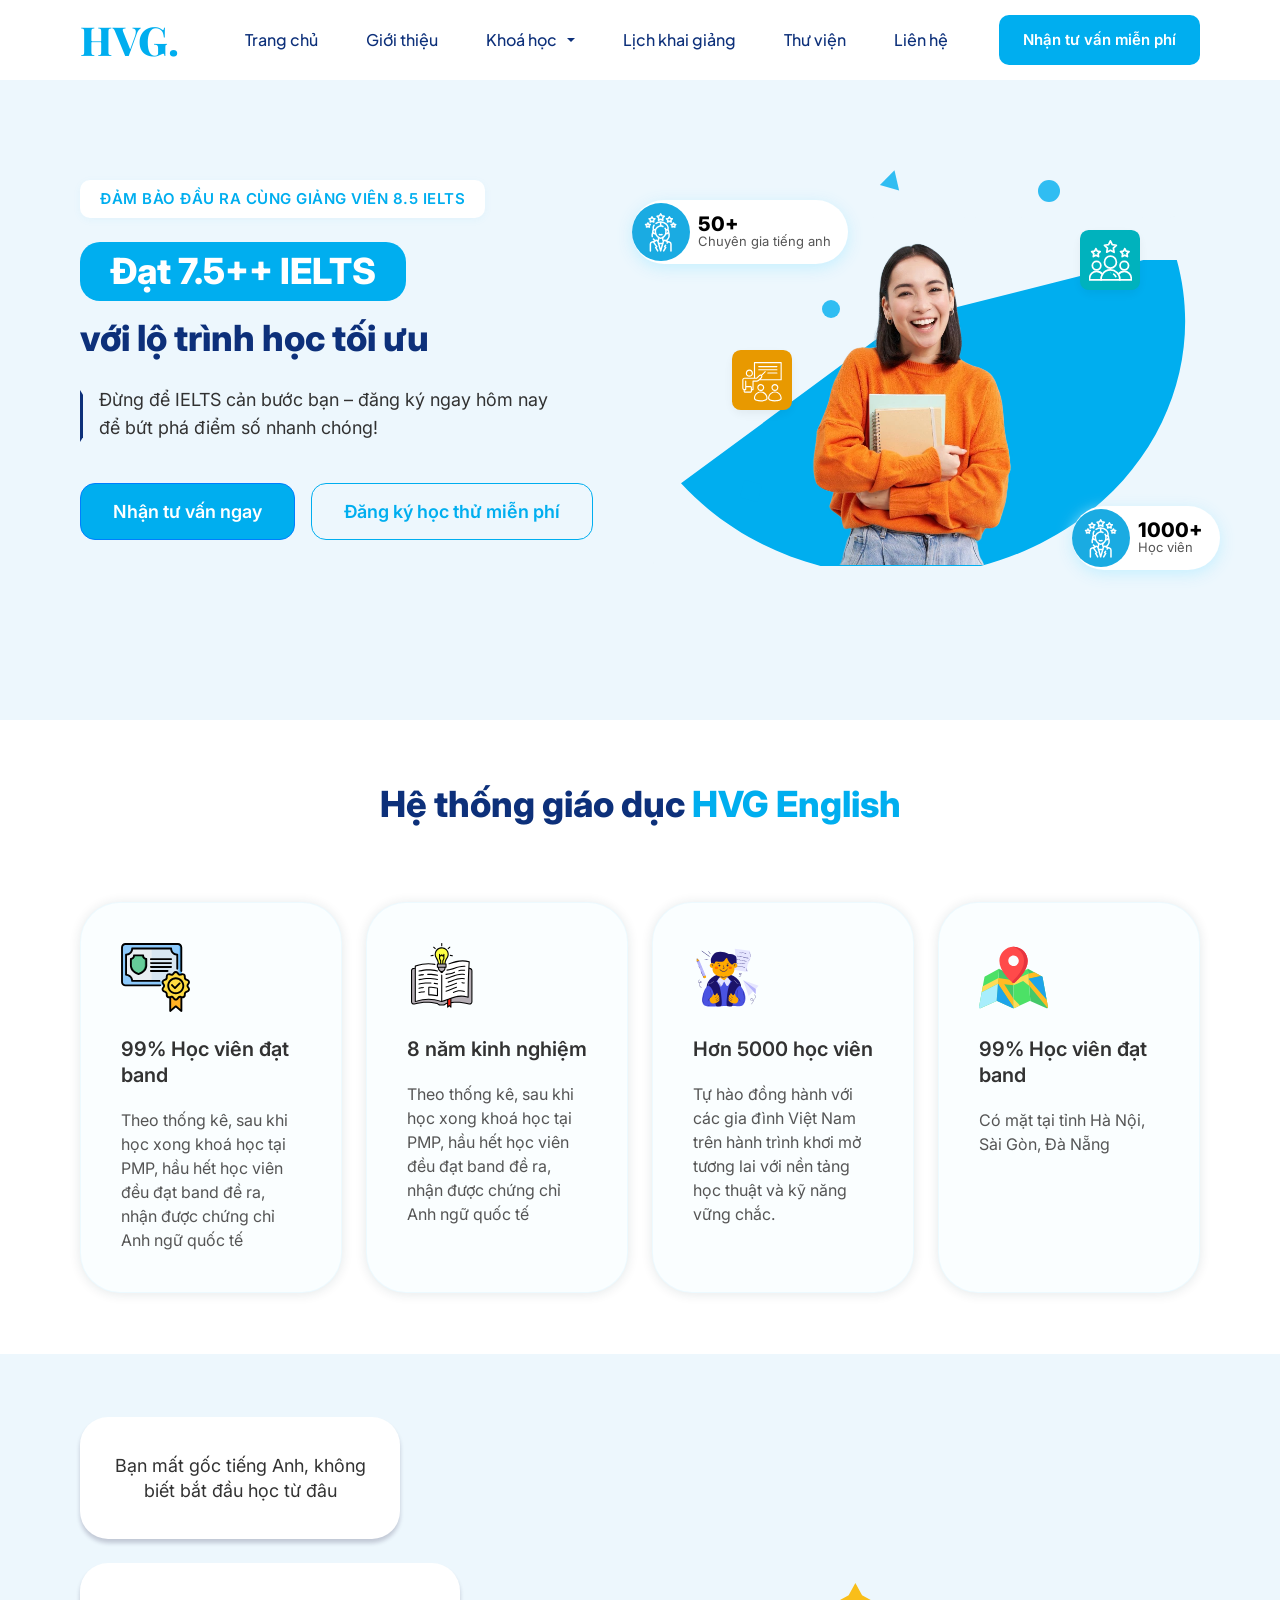
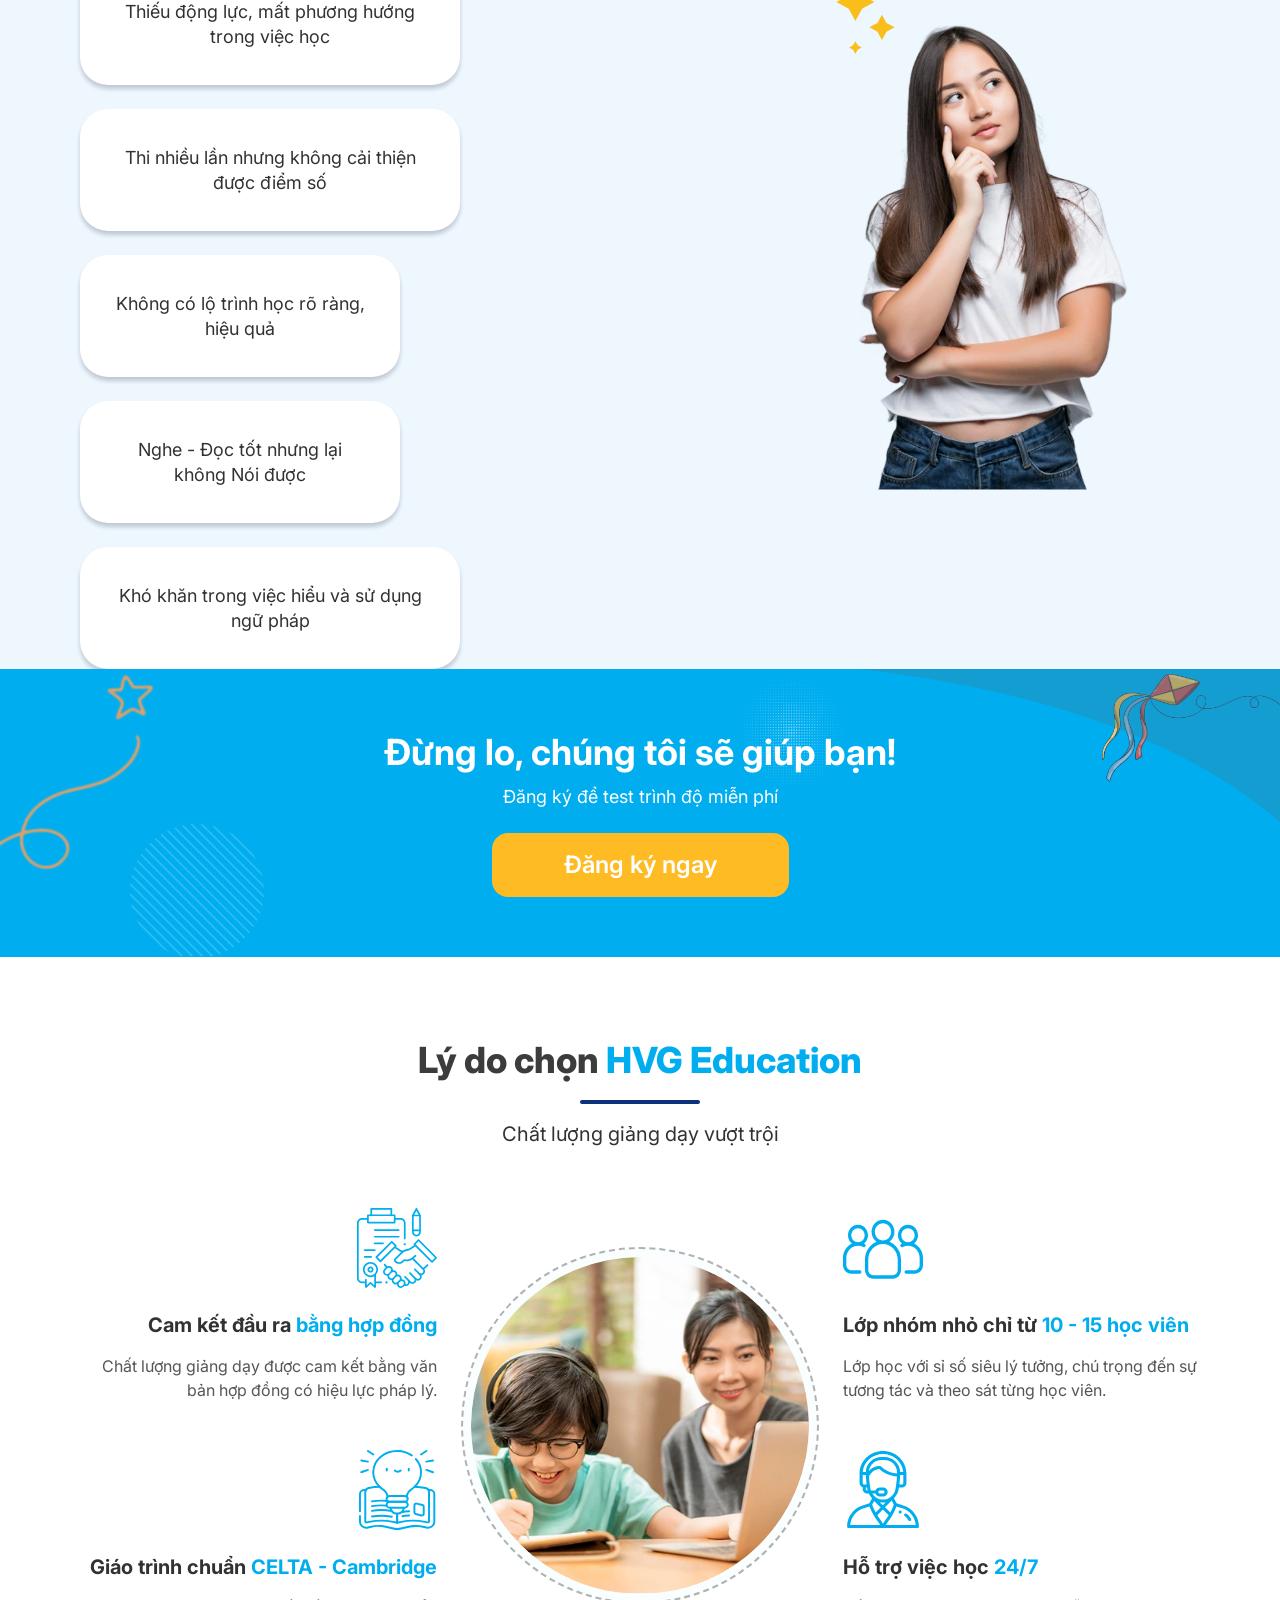
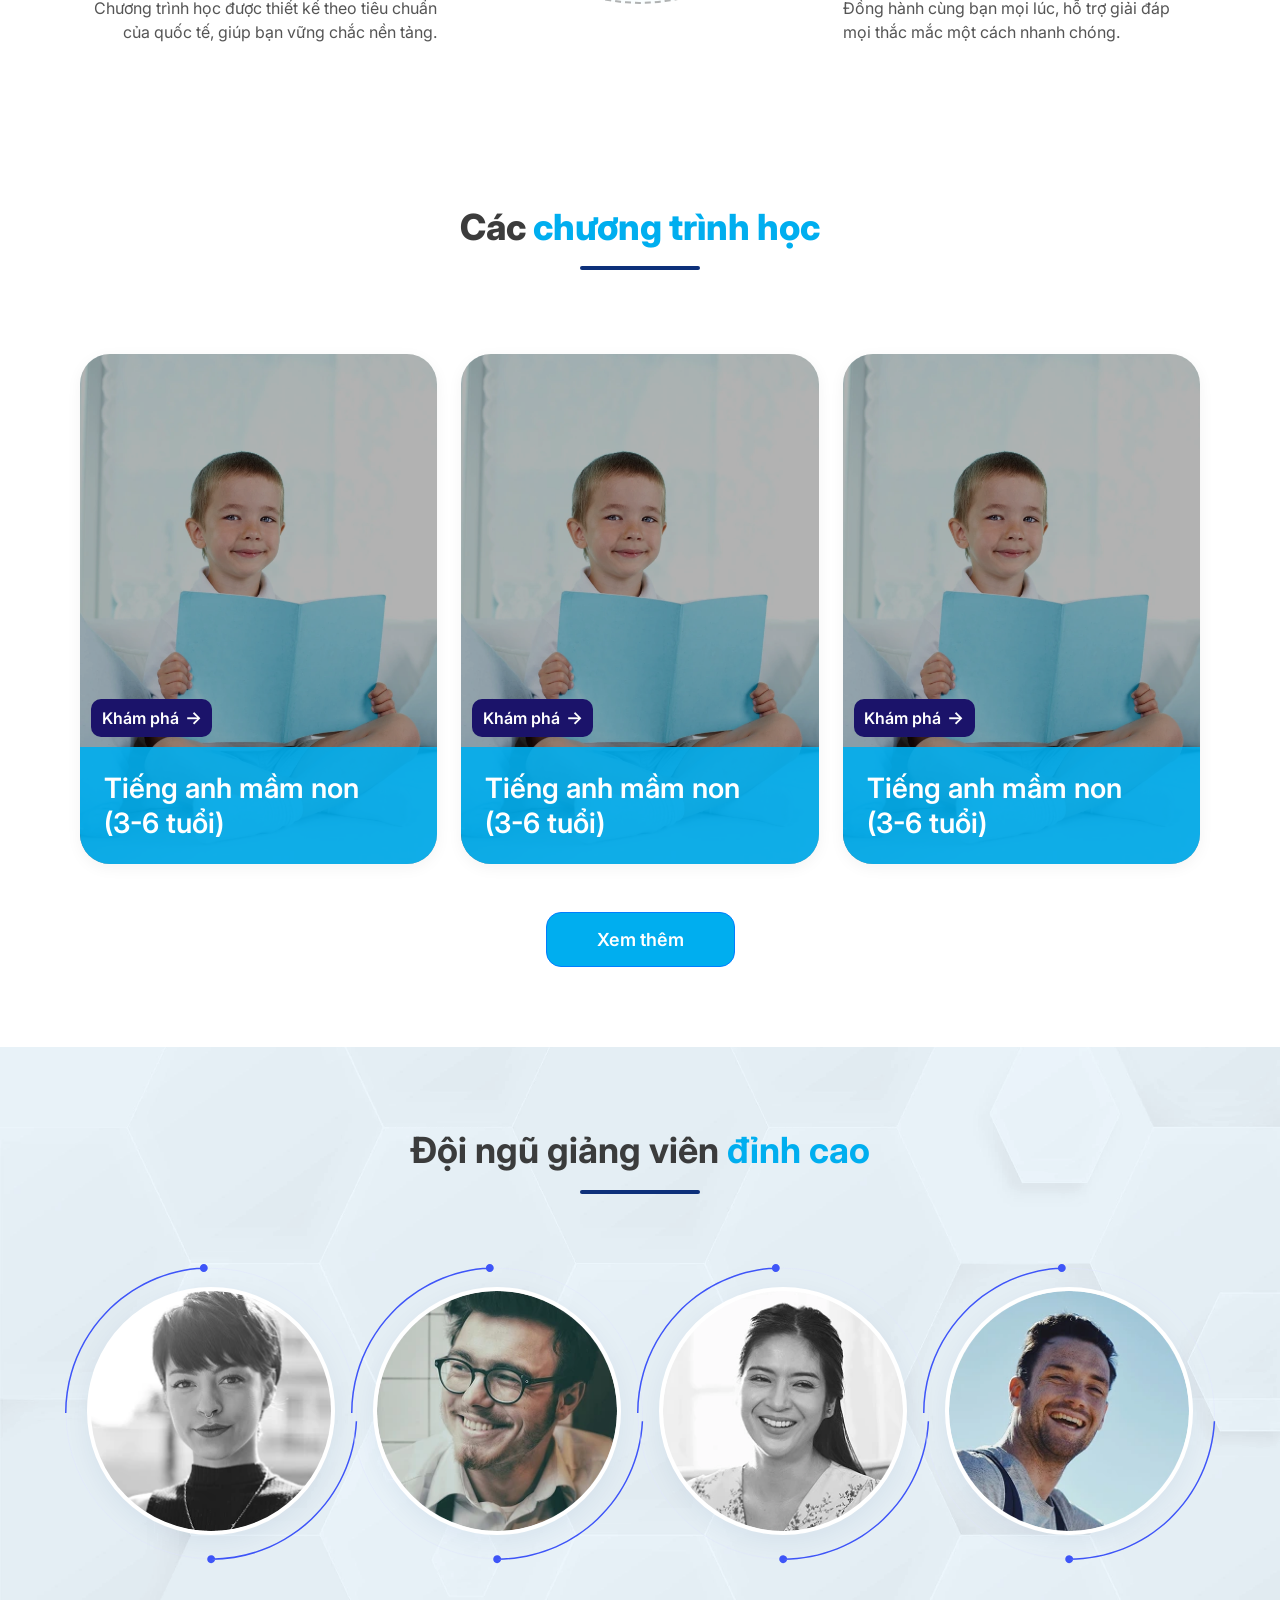
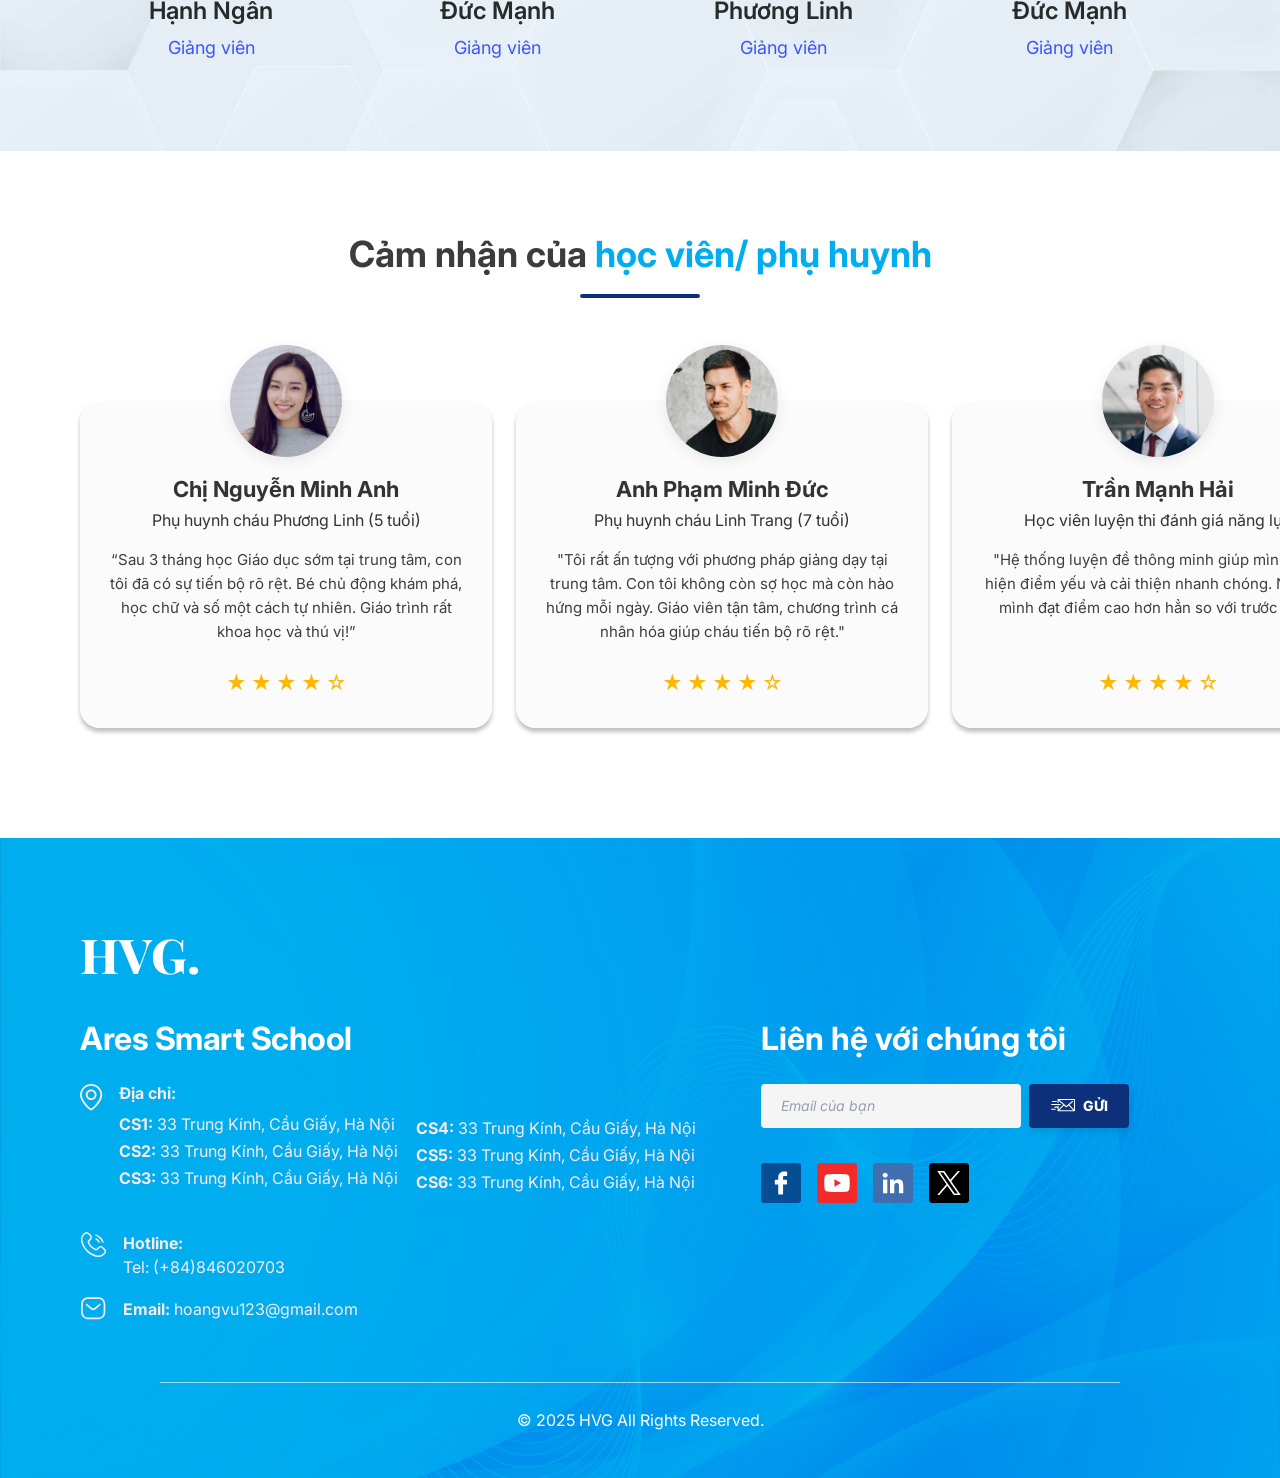
==== commit 223a7b0d: "update" ====
--- a/index.html
+++ b/index.html
@@ -19,6 +19,7 @@
     <link rel="stylesheet" href="/styles/why-choose.css">
     <link rel="stylesheet" href="/styles/courses.css">
     <link rel="stylesheet" href="/styles/teachers.css">
+    <link rel="stylesheet" href="/styles/testimonials.css">
     <!-- Tải thư viện jQuery trước để hỗ trợ nạp động -->
     <script src="https://code.jquery.com/jquery-3.7.1.min.js" defer></script>
     <!-- Tải thư viện Bootstrap 5 JS Bundle -->
@@ -516,6 +517,161 @@
                 </div>
             </div>
         </section>
+
+        <!-- Testimonials Section - Ý kiến cảm nhận học viên và phụ huynh (Figma Node 1:2460) -->
+        <section class="testimonials-section">
+            <div class="container">
+                <!-- Tiêu đề phần cảm nhận -->
+                <div class="testimonials-header text-center">
+                    <h2 class="testimonials-title">Cảm nhận của <span class="text-highlight">học viên/ phụ huynh</span></h2>
+                    <div class="testimonials-decor-line"></div>
+                </div>
+            </div>
+                
+            <!-- Slider container hỗ trợ kéo trượt ngang -->
+            <div class="testimonials-slider-wrapper">
+                    <div class="testimonials-slider" id="testimonialsSlider">
+                        <!-- Card 1: Chị Nguyễn Minh Anh -->
+                        <div class="testimonial-card-wrapper">
+                            <div class="testimonial-card">
+                                <div class="testimonial-avatar">
+                                    <!-- Ảnh placeholder - người dùng sẽ thay bằng ảnh thực tế sau -->
+                                    <img src="assets/1.webp" alt="Chị Nguyễn Minh Anh" class="testimonial-avatar-img">
+                                </div>
+                                <div class="testimonial-box">
+                                    <h3 class="testimonial-name">Chị Nguyễn Minh Anh</h3>
+                                    <p class="testimonial-subtitle">Phụ huynh cháu Phương Linh (5 tuổi)</p>
+                                    <p class="testimonial-text">
+                                        “Sau 3 tháng học Giáo dục sớm tại trung tâm, con tôi đã có sự tiến bộ rõ rệt. Bé chủ động khám phá, học chữ và số một cách tự nhiên. Giáo trình rất khoa học và thú vị!”
+                                    </p>
+                                    <div class="testimonial-stars">
+                                        <span class="star filled">★</span>
+                                        <span class="star filled">★</span>
+                                        <span class="star filled">★</span>
+                                        <span class="star filled">★</span>
+                                        <span class="star empty">☆</span>
+                                    </div>
+                                </div>
+                            </div>
+                        </div>
+                        
+                        <!-- Card 2: Anh Phạm Minh Đức -->
+                        <div class="testimonial-card-wrapper">
+                            <div class="testimonial-card">
+                                <div class="testimonial-avatar">
+                                    <img src="assets/2.webp" alt="Anh Phạm Minh Đức" class="testimonial-avatar-img">
+                                </div>
+                                <div class="testimonial-box">
+                                    <h3 class="testimonial-name">Anh Phạm Minh Đức</h3>
+                                    <p class="testimonial-subtitle">Phụ huynh cháu Linh Trang (7 tuổi)</p>
+                                    <p class="testimonial-text">
+                                        "Tôi rất ấn tượng với phương pháp giảng dạy tại trung tâm. Con tôi không còn sợ học mà còn hào hứng mỗi ngày. Giáo viên tận tâm, chương trình cá nhân hóa giúp cháu tiến bộ rõ rệt."
+                                    </p>
+                                    <div class="testimonial-stars">
+                                        <span class="star filled">★</span>
+                                        <span class="star filled">★</span>
+                                        <span class="star filled">★</span>
+                                        <span class="star filled">★</span>
+                                        <span class="star empty">☆</span>
+                                    </div>
+                                </div>
+                            </div>
+                        </div>
+                        
+                        <!-- Card 3: Trần Mạnh Hải -->
+                        <div class="testimonial-card-wrapper">
+                            <div class="testimonial-card">
+                                <div class="testimonial-avatar">
+                                    <img src="assets/3.webp" alt="Trần Mạnh Hải" class="testimonial-avatar-img">
+                                </div>
+                                <div class="testimonial-box">
+                                    <h3 class="testimonial-name">Trần Mạnh Hải</h3>
+                                    <p class="testimonial-subtitle">Học viên luyện thi đánh giá năng lực</p>
+                                    <p class="testimonial-text">
+                                        "Hệ thống luyện đề thông minh giúp mình phát hiện điểm yếu và cải thiện nhanh chóng. Nhờ đó, mình đạt điểm cao hơn hẳn so với trước đây!"
+                                    </p>
+                                    <div class="testimonial-stars">
+                                        <span class="star filled">★</span>
+                                        <span class="star filled">★</span>
+                                        <span class="star filled">★</span>
+                                        <span class="star filled">★</span>
+                                        <span class="star empty">☆</span>
+                                    </div>
+                                </div>
+                            </div>
+                        </div>
+                        
+                        <!-- Card 4: Nguyễn Minh Anh -->
+                        <div class="testimonial-card-wrapper">
+                            <div class="testimonial-card">
+                                <div class="testimonial-avatar">
+                                    <img src="assets/4.webp" alt="Nguyễn Minh Anh" class="testimonial-avatar-img">
+                                </div>
+                                <div class="testimonial-box">
+                                    <h3 class="testimonial-name">Nguyễn Minh Anh</h3>
+                                    <p class="testimonial-subtitle">Học viên luyện thi đánh giá năng lực</p>
+                                    <p class="testimonial-text">
+                                        "Trung tâm không chỉ giúp mình ôn luyện kiến thức mà còn hướng dẫn chiến lược làm bài hiệu quả. Nhờ đó, mình làm bài tự tin hơn và đạt điểm số như mong muốn!"
+                                    </p>
+                                    <div class="testimonial-stars">
+                                        <span class="star filled">★</span>
+                                        <span class="star filled">★</span>
+                                        <span class="star filled">★</span>
+                                        <span class="star filled">★</span>
+                                        <span class="star empty">☆</span>
+                                    </div>
+                                </div>
+                            </div>
+                        </div>
+                        
+                        <!-- Card 5: Chị Nguyễn Minh Anh -->
+                        <div class="testimonial-card-wrapper">
+                            <div class="testimonial-card">
+                                <div class="testimonial-avatar">
+                                    <img src="assets/5.webp" alt="Chị Nguyễn Minh Anh" class="testimonial-avatar-img">
+                                </div>
+                                <div class="testimonial-box">
+                                    <h3 class="testimonial-name">Chị Nguyễn Minh Anh</h3>
+                                    <p class="testimonial-subtitle">Phụ huynh cháu Phương Linh (5 tuổi)</p>
+                                    <p class="testimonial-text">
+                                        "Bé nhà tôi rất thích các bài học tương tác tại trung tâm. Con học mà chơi, chơi mà học, tiếp thu rất nhanh. Tôi hoàn toàn yên tâm khi cho con học tại đây!"
+                                    </p>
+                                    <div class="testimonial-stars">
+                                        <span class="star filled">★</span>
+                                        <span class="star filled">★</span>
+                                        <span class="star filled">★</span>
+                                        <span class="star filled">★</span>
+                                        <span class="star empty">☆</span>
+                                    </div>
+                                </div>
+                            </div>
+                        </div>
+                        
+                        <!-- Card 6: Chị Nguyễn Minh Anh -->
+                        <div class="testimonial-card-wrapper">
+                            <div class="testimonial-card">
+                                <div class="testimonial-avatar">
+                                    <img src="assets/6.webp" alt="Chị Nguyễn Minh Anh" class="testimonial-avatar-img">
+                                </div>
+                                <div class="testimonial-box">
+                                    <h3 class="testimonial-name">Chị Nguyễn Minh Anh</h3>
+                                    <p class="testimonial-subtitle">Phụ huynh cháu Phương Linh (5 tuổi)</p>
+                                    <p class="testimonial-text">
+                                        “Sau 3 tháng học Giáo dục sớm tại trung tâm, con tôi đã có sự tiến bộ rõ rệt. Bé chủ động khám phá, học chữ và số một cách tự nhiên. Giáo trình rất khoa học và thú vị!”
+                                    </p>
+                                    <div class="testimonial-stars">
+                                        <span class="star filled">★</span>
+                                        <span class="star filled">★</span>
+                                        <span class="star filled">★</span>
+                                        <span class="star filled">★</span>
+                                        <span class="star empty">☆</span>
+                                    </div>
+                                </div>
+                            </div>
+                        </div>
+                    </div>
+                </div>
+        </section>
     </main>
 
     <!-- Khung chứa Footer được tải động bằng jQuery -->
--- a/styles/testimonials.css
+++ b/styles/testimonials.css
@@ -0,0 +1,201 @@
+/* Tệp CSS định nghĩa phong cách cho phần Ý kiến cảm nhận học viên và phụ huynh (Figma Node 1:2460) */
+
+.testimonials-section {
+    background-color: #ffffff; /* Nền trắng sạch sẽ */
+    padding: 80px 0;
+    position: relative;
+    overflow: hidden;
+}
+
+/* Tiêu đề chính của section cảm nhận */
+.testimonials-header {
+    margin-bottom: 35px;
+}
+
+.testimonials-title {
+    font-family: var(--font-main);
+    font-weight: 700;
+    font-size: 36px;
+    color: rgba(50, 50, 50, 0.95);
+    line-height: 1.3;
+}
+
+/* Đường trang trí gạch dưới tiêu đề */
+.testimonials-decor-line {
+    width: 120px;
+    height: 4px;
+    background-color: var(--secondary-color);
+    margin: 16px auto 0;
+    border-radius: 2px;
+}
+
+/* Khung bao ngoài slider để ẩn scrollbar */
+.testimonials-slider-wrapper {
+    width: 100%;
+    position: relative;
+}
+
+/* Thanh trượt slide chứa danh sách các thẻ cảm nhận */
+.testimonials-slider {
+    display: flex;
+    gap: 24px;
+    overflow-x: auto;
+    padding-top: 68px;
+    padding-bottom: 30px;
+    padding-left: max(80px, calc((100% - 1280px) / 2));
+    padding-right: max(80px, calc((100% - 1280px) / 2));
+    scroll-behavior: smooth;
+    scrollbar-width: none; /* Ẩn scrollbar trên Firefox */
+    -ms-overflow-style: none; /* Ẩn scrollbar trên IE/Edge */
+    cursor: grab; /* Tạo hình bàn tay khi chuẩn bị kéo trượt */
+    user-select: none; /* Ngăn chặn bôi đen văn bản khi kéo trượt */
+}
+
+/* Ẩn scrollbar trên Chrome, Safari, Opera */
+.testimonials-slider::-webkit-scrollbar {
+    display: none;
+}
+
+/* Đổi con trỏ thành nắm tay khi đang thực hiện kéo trượt */
+.testimonials-slider.active {
+    cursor: grabbing;
+}
+
+/* Khung bọc ngoài mỗi thẻ để cố định chiều rộng */
+.testimonial-card-wrapper {
+    flex: 0 0 412px; /* Kích thước chiều rộng cố định 412px theo chuẩn Figma */
+    display: flex; /* Cho phép giãn chiều cao bằng nhau */
+}
+
+/* Thẻ cảm nhận cá nhân */
+.testimonial-card {
+    position: relative;
+    width: 100%;
+    display: flex;
+    flex-direction: column; /* Xếp dọc các thành phần bên trong */
+}
+
+/* Ảnh đại diện tròn nhô cao của người cảm nhận */
+.testimonial-avatar {
+    position: absolute;
+    top: 0;
+    left: 50%;
+    transform: translate(-50%, -56px); /* Nhô cao lên 56px đè lên viền hộp */
+    width: 112px;
+    height: 112px;
+    border-radius: 50%;
+    box-shadow: 0px 4px 15px rgba(0, 0, 0, 0.08);
+    overflow: hidden;
+    z-index: 2;
+    transition: var(--transition-smooth);
+}
+
+.testimonial-avatar-img {
+    width: 100%;
+    height: 100%;
+    object-fit: cover;
+    display: block;
+}
+
+/* Hộp thông tin phản hồi có màu nền đục mờ */
+.testimonial-box {
+    background-color: rgba(247, 247, 247, 0.50);
+    border-radius: 20px;
+    box-shadow: 0 4px 4px 0 rgba(0, 0, 0, 0.25);
+    padding: 75px 24px 30px; /* Padding-top 75px để chừa chỗ cho avatar nhô xuống */
+    min-height: 307px; /* Chiều cao tối thiểu 307px từ Figma */
+    display: flex;
+    flex-direction: column;
+    align-items: center;
+    text-align: center;
+    z-index: 1;
+    flex: 1; /* Tự động kéo giãn để chiều cao các hộp bằng nhau */
+}
+
+/* Tên người phản hồi */
+.testimonial-name {
+    font-family: var(--font-main);
+    font-size: 22px;
+    font-weight: 700;
+    color: rgba(15, 15, 15, 0.85);
+    margin: 0 0 6px 0;
+}
+
+/* Chi tiết quan hệ/chức vụ phụ */
+.testimonial-subtitle {
+    font-family: var(--font-main);
+    font-size: 16px;
+    font-weight: 400;
+    color: #0F0F0FD9;
+    margin: 0 0 16px 0;
+}
+
+/* Nội dung trích dẫn cảm nhận */
+.testimonial-text {
+    font-family: var(--font-main);
+    font-size: 15px;
+    font-weight: 400;
+    color: rgba(15, 15, 15, 0.8);
+    line-height: 1.6;
+    margin: 0 0 auto 0; /* Đẩy cụm sao đánh giá xuống sát đáy */
+}
+
+/* Khu vực sao đánh giá chất lượng */
+.testimonial-stars {
+    margin-top: 24px;
+    display: flex;
+    gap: 4px;
+    color: #FFB800; /* Màu vàng cam của ngôi sao */
+    font-size: 20px;
+}
+
+.testimonial-stars .star {
+    user-select: none;
+}
+
+/* ==========================================================================
+   THIẾT KẾ PHẢN HỒI TƯƠNG THÍCH (RESPONSIVE)
+   ========================================================================== */
+
+@media (max-width: 1024px) {
+    .testimonials-slider {
+        padding-left: 40px;
+        padding-right: 40px;
+    }
+}
+
+@media (max-width: 768px) {
+    .testimonials-slider {
+        padding-top: 56px;
+        padding-left: 20px;
+        padding-right: 20px;
+        gap: 16px;
+    }
+    .testimonial-card-wrapper {
+        flex: 0 0 340px; /* Thu hẹp thẻ trên máy tính bảng */
+    }
+    .testimonial-avatar {
+        width: 96px;
+        height: 96px;
+        transform: translate(-50%, -48px);
+    }
+    .testimonial-box {
+        padding: 60px 20px 24px;
+        min-height: 280px;
+    }
+    .testimonial-name {
+        font-size: 18px;
+    }
+    .testimonial-subtitle {
+        font-size: 14px;
+    }
+    .testimonial-text {
+        font-size: 14px;
+    }
+}
+
+@media (max-width: 480px) {
+    .testimonial-card-wrapper {
+        flex: 0 0 290px; /* Chiều rộng thẻ tối ưu trên điện thoại di động */
+    }
+}
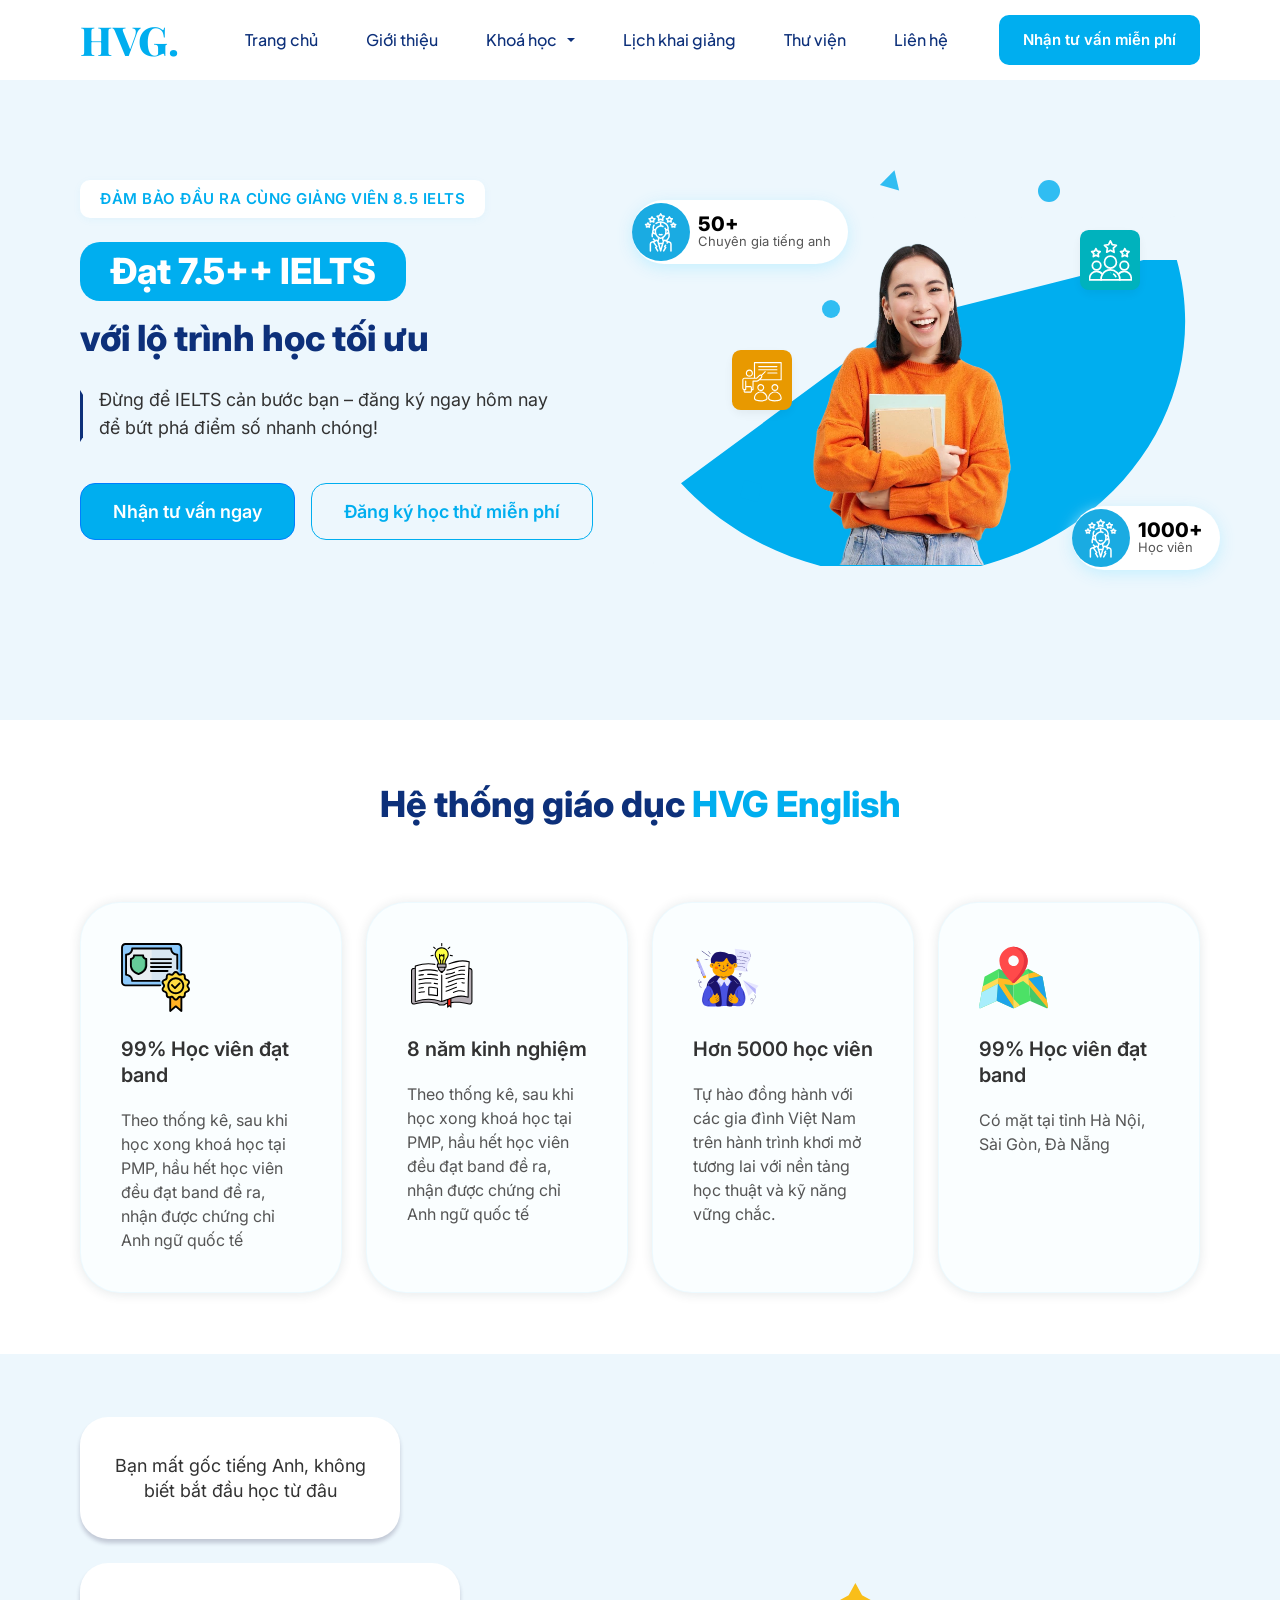
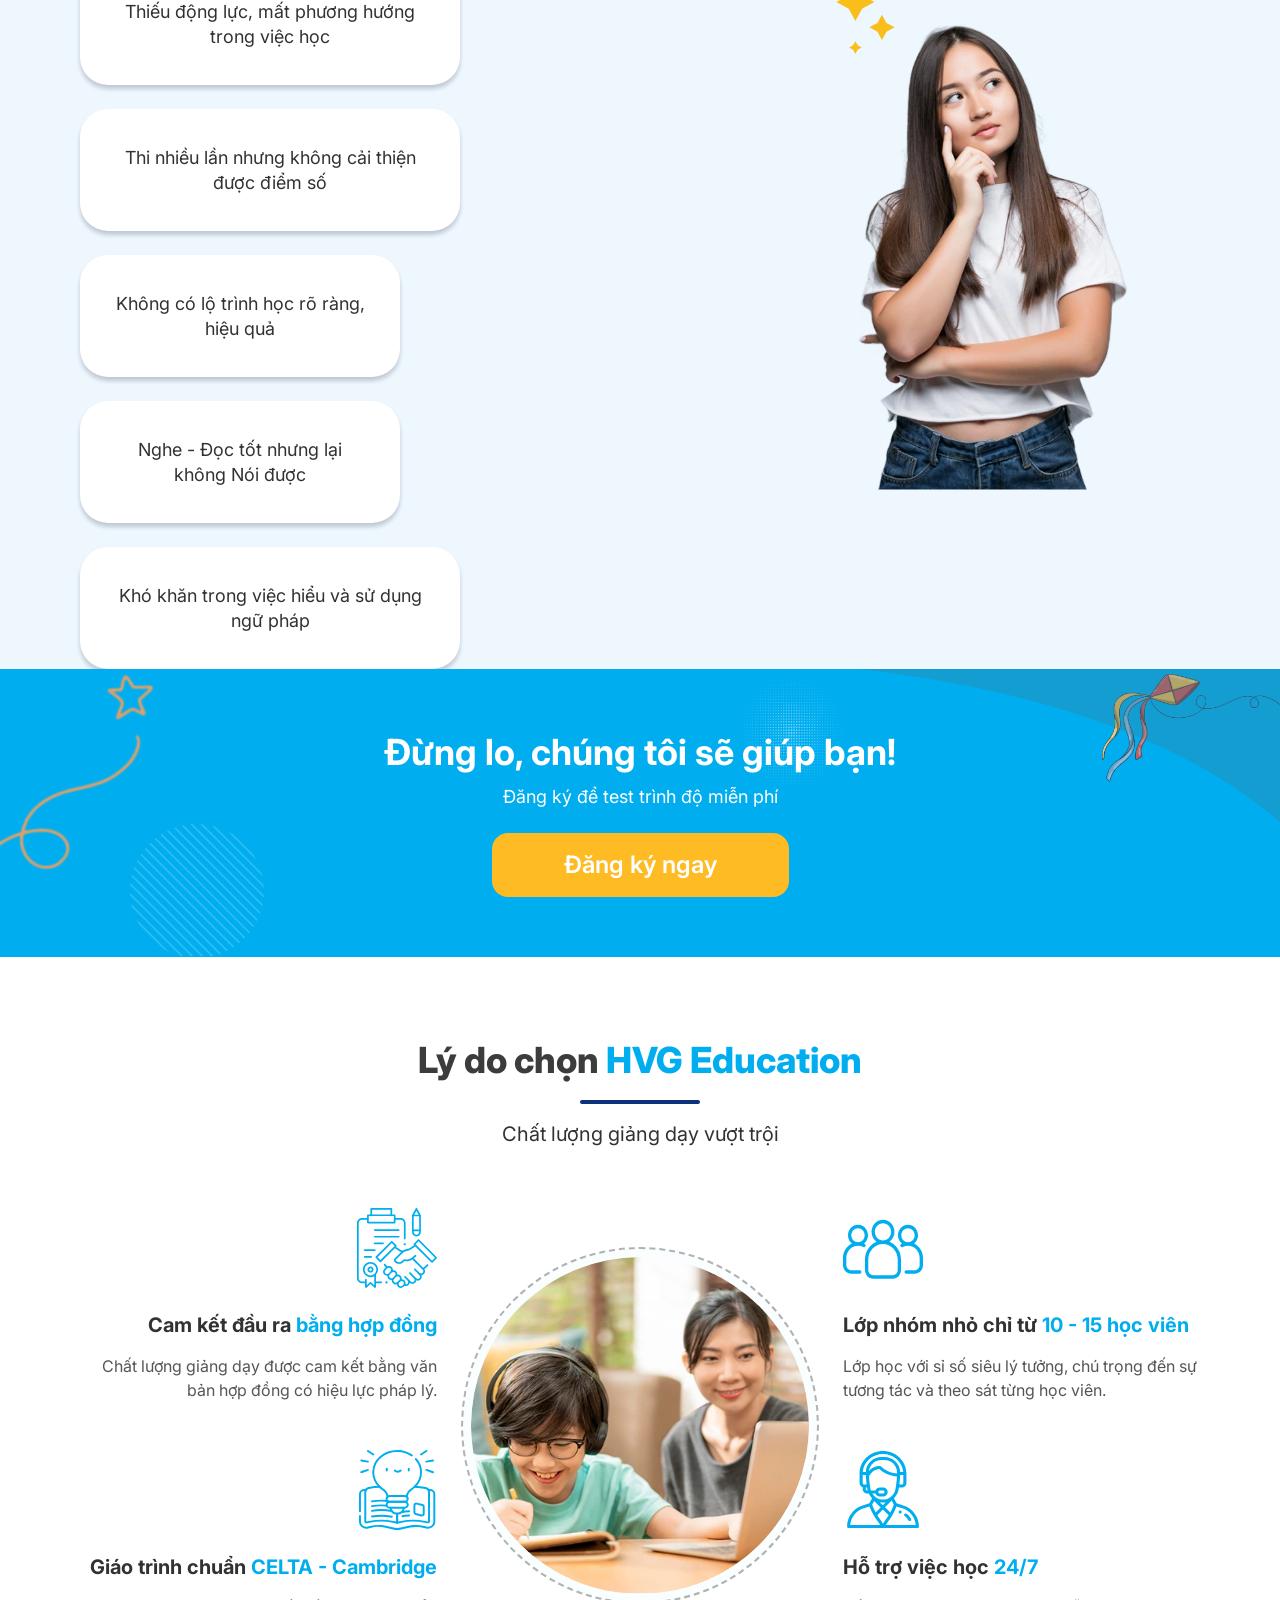
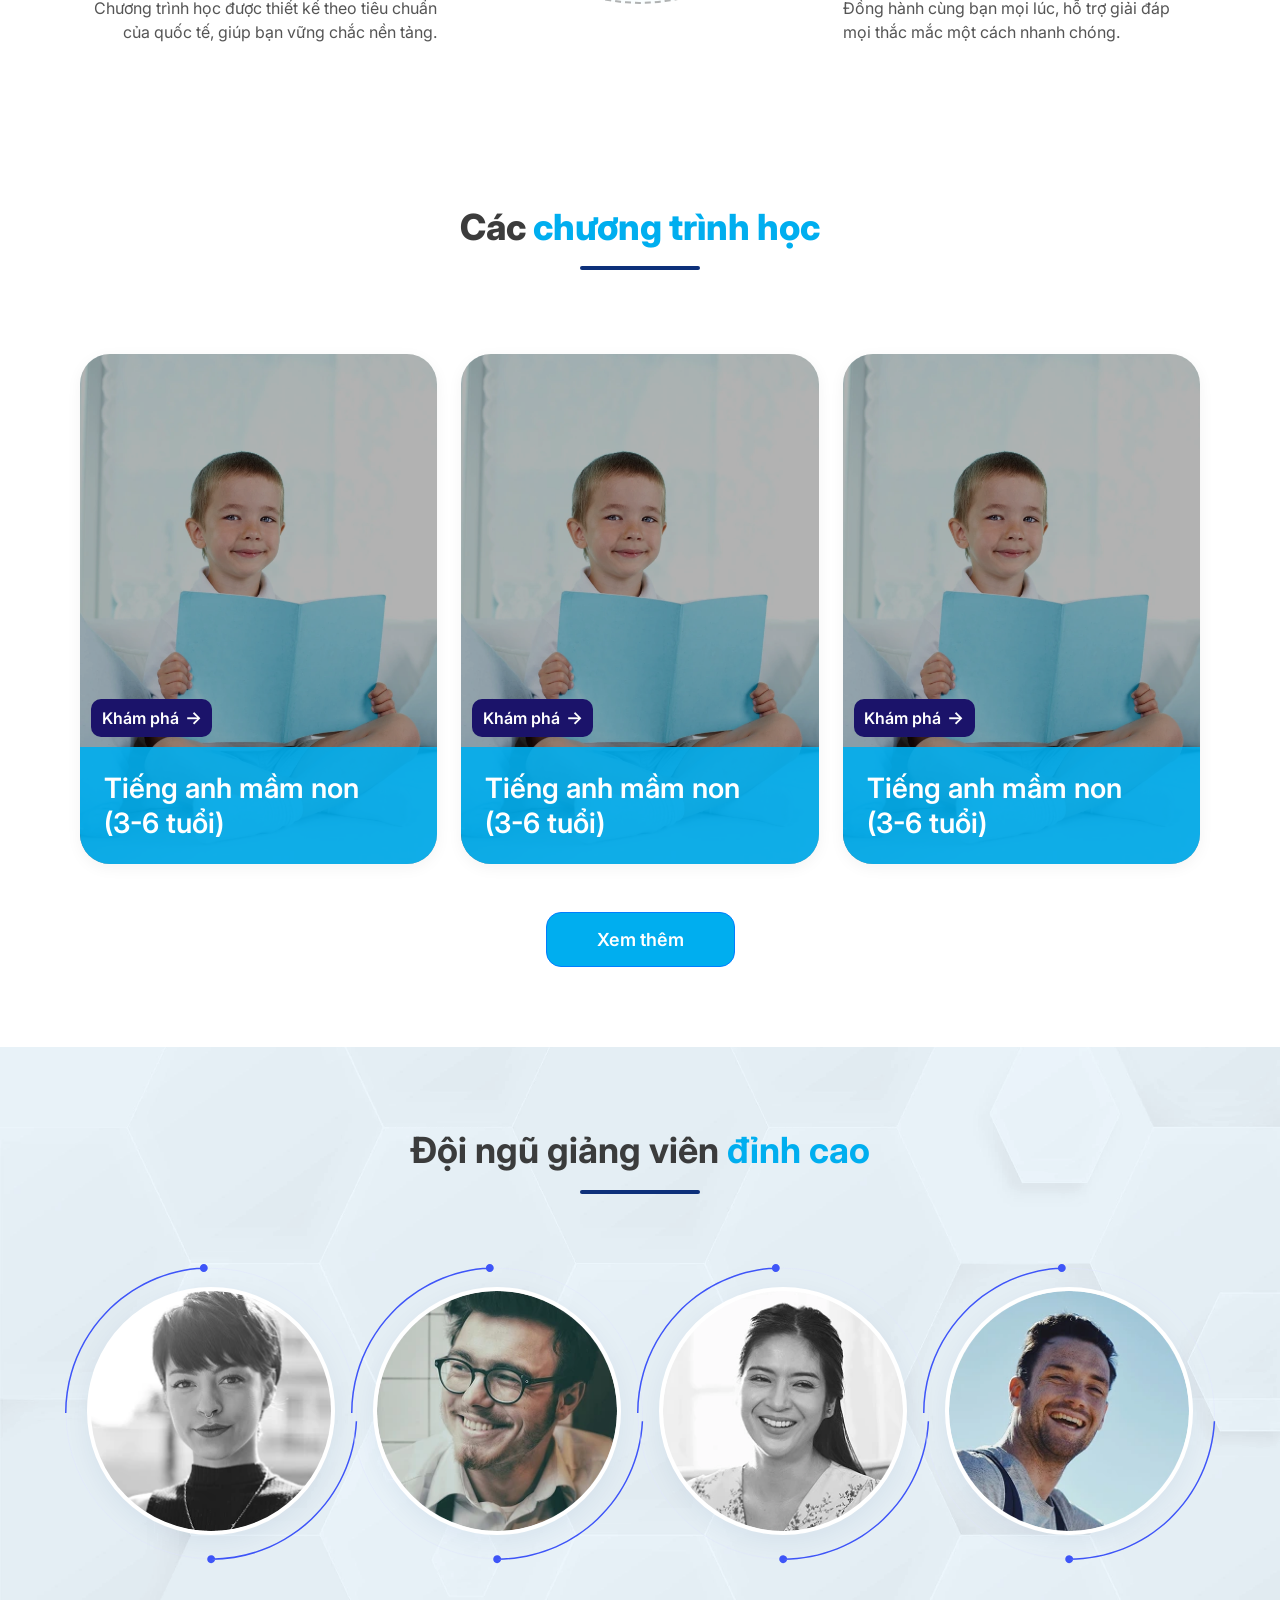
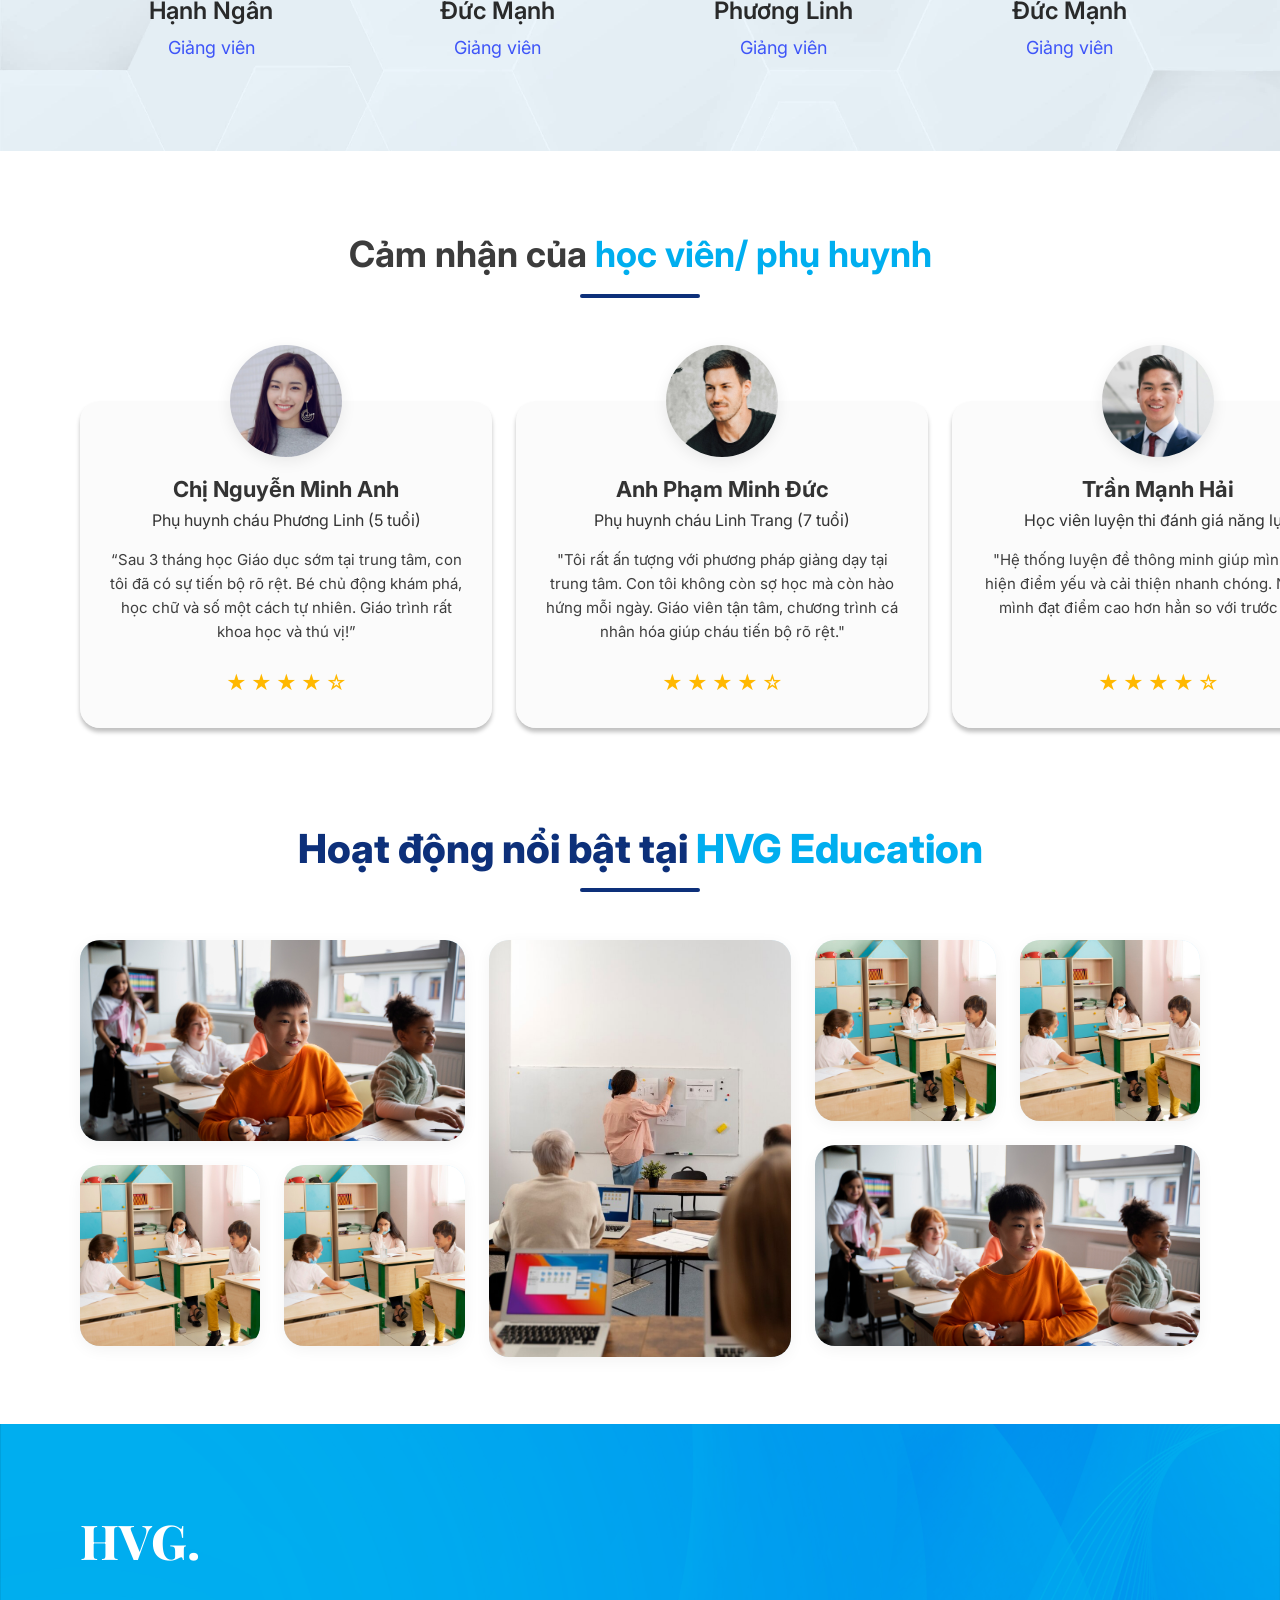
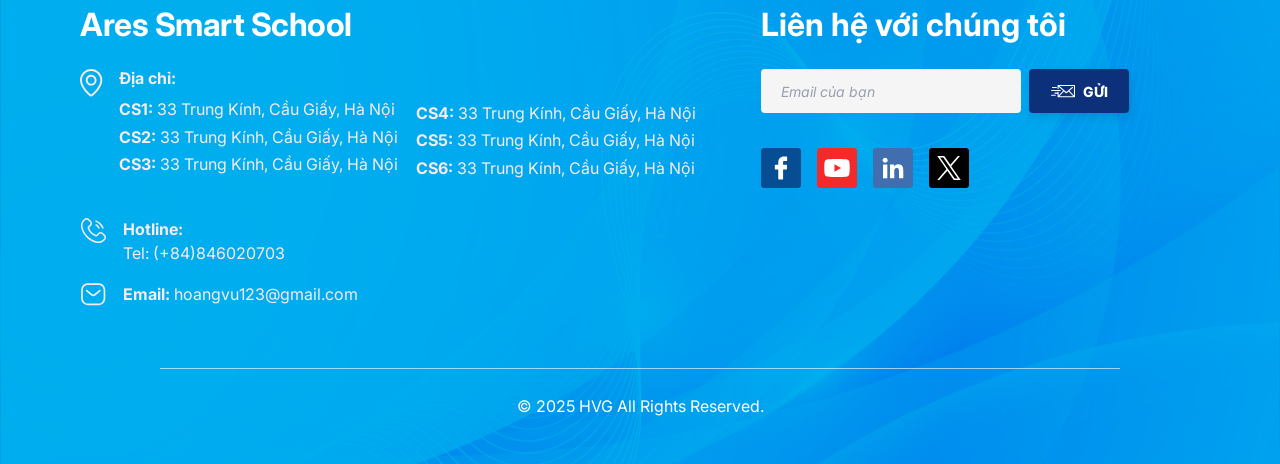
==== commit eb8a0657: "update" ====
--- a/index.html
+++ b/index.html
@@ -20,6 +20,7 @@
     <link rel="stylesheet" href="/styles/courses.css">
     <link rel="stylesheet" href="/styles/teachers.css">
     <link rel="stylesheet" href="/styles/testimonials.css">
+    <link rel="stylesheet" href="/styles/gallery.css">
     <!-- Tải thư viện jQuery trước để hỗ trợ nạp động -->
     <script src="https://code.jquery.com/jquery-3.7.1.min.js" defer></script>
     <!-- Tải thư viện Bootstrap 5 JS Bundle -->
@@ -672,6 +673,76 @@
                     </div>
                 </div>
         </section>
+
+        <!-- Gallery Section - Hoạt động nổi bật tại HVG Education (Figma Node 1:2501) -->
+        <section class="gallery-section">
+            <div class="container">
+                <!-- Tiêu đề phần hoạt động nổi bật -->
+                <div class="gallery-header text-center">
+                    <h2 class="gallery-title">Hoạt động nổi bật tại <span class="text-highlight">HVG Education</span></h2>
+                    <div class="gallery-decor-line"></div>
+                </div>
+
+                <!-- Khung lưới chứa 3 cột hoạt động -->
+                <div class="gallery-grid">
+                    <!-- Cột trái (Cột 1) -->
+                    <div class="gallery-col gallery-col-left">
+                        <!-- Ảnh lớn phía trên -->
+                        <div class="gallery-item item-large">
+                            <div class="gallery-img-wrapper">
+                                <img src="assets/activit1.webp" alt="Hoạt động lớp học 1" class="gallery-img">
+                            </div>
+                        </div>
+                        <!-- 2 ảnh nhỏ phía dưới -->
+                        <div class="gallery-row">
+                            <div class="gallery-item item-small">
+                                <div class="gallery-img-wrapper">
+                                    <img src="assets/activit2.webp" alt="Hoạt động lớp học 2" class="gallery-img">
+                                </div>
+                            </div>
+                            <div class="gallery-item item-small">
+                                <div class="gallery-img-wrapper">
+                                    <img src="assets/activit2.webp" alt="Hoạt động lớp học 3" class="gallery-img">
+                                </div>
+                            </div>
+                        </div>
+                    </div>
+
+                    <!-- Cột giữa (Cột 2) -->
+                    <div class="gallery-col gallery-col-middle">
+                        <!-- 1 ảnh đứng siêu cao -->
+                        <div class="gallery-item item-tall">
+                            <div class="gallery-img-wrapper">
+                                <img src="assets/activit3.webp" alt="Hoạt động lớp học 4" class="gallery-img">
+                            </div>
+                        </div>
+                    </div>
+
+                    <!-- Cột phải (Cột 3) -->
+                    <div class="gallery-col gallery-col-right">
+                        <!-- 2 ảnh nhỏ phía trên -->
+                        <div class="gallery-row">
+                            <div class="gallery-item item-small">
+                                <div class="gallery-img-wrapper">
+                                    <img src="assets/activit2.webp" alt="Hoạt động lớp học 5" class="gallery-img">
+                                </div>
+                            </div>
+                            <div class="gallery-item item-small">
+                                <div class="gallery-img-wrapper">
+                                    <img src="assets/activit2.webp" alt="Hoạt động lớp học 6" class="gallery-img">
+                                </div>
+                            </div>
+                        </div>
+                        <!-- Ảnh lớn phía dưới -->
+                        <div class="gallery-item item-large">
+                            <div class="gallery-img-wrapper">
+                                <img src="assets/activit1.webp" alt="Hoạt động lớp học 7" class="gallery-img">
+                            </div>
+                        </div>
+                    </div>
+                </div>
+            </div>
+        </section>
     </main>
 
     <!-- Khung chứa Footer được tải động bằng jQuery -->
--- a/styles/testimonials.css
+++ b/styles/testimonials.css
@@ -2,7 +2,7 @@
 
 .testimonials-section {
     background-color: #ffffff; /* Nền trắng sạch sẽ */
-    padding: 80px 0;
+    padding-top: 80px;
     position: relative;
     overflow: hidden;
 }
--- a/styles/gallery.css
+++ b/styles/gallery.css
@@ -0,0 +1,195 @@
+/* ==========================================================================
+   Khối Gallery Hoạt động nổi bật tại HVG Education (Figma Node 1:2501)
+   ========================================================================== */
+
+/* Nền phần gallery và thiết lập khoảng cách */
+.gallery-section {
+    padding: 67px 0;
+    background-color: #ffffff;
+    position: relative;
+    overflow: hidden;
+}
+
+/* Định dạng tiêu đề chính của Gallery */
+.gallery-header {
+    margin-bottom: 48px;
+}
+
+.gallery-title {
+    font-size: 40px;
+    font-weight: 800;
+    color: var(--secondary-color); /* Sử dụng màu xanh navy đậm */
+    line-height: 1.2;
+}
+
+.gallery-title .text-highlight {
+    color: var(--primary-color); /* Chữ HVG Education màu xanh ngọc sáng */
+}
+
+/* Đường gạch ngang trang trí dưới tiêu đề */
+.gallery-decor-line {
+    width: 120px;
+    height: 4px;
+    background-color: var(--secondary-color);
+    margin: 15px auto 0;
+    border-radius: 2px;
+}
+
+/* Bố cục lưới 3 cột chính song song */
+.gallery-grid {
+    display: flex;
+    gap: 24px;
+    justify-content: space-between;
+    align-items: stretch; /* Đảm bảo các cột có chiều cao bằng nhau */
+    width: 100%;
+}
+
+/* Định cấu hình chung cho từng cột */
+.gallery-col {
+    display: flex;
+    flex-direction: column;
+    gap: 24px;
+}
+
+/* Cột bên trái và bên phải chiếm khoảng 36% độ rộng */
+.gallery-col-left,
+.gallery-col-right {
+    flex: 36 36 36%;
+    max-width: 461px;
+}
+
+/* Cột ở giữa chiếm khoảng 28% độ rộng */
+.gallery-col-middle {
+    flex: 28 28 28%;
+    max-width: 342px;
+}
+
+/* Dòng chứa 2 ảnh nhỏ nằm ngang */
+.gallery-row {
+    display: flex;
+    gap: 24px;
+    width: 100%;
+}
+
+/* Cấu trúc của từng thẻ ảnh hoạt động */
+.gallery-item {
+    border-radius: 20px;
+    overflow: hidden;
+    position: relative;
+    box-shadow: 0px 4px 15px rgba(0, 0, 0, 0.05);
+    background: linear-gradient(135deg, #e6f7ff, #bae6fd); /* Gradient làm nền tạm thời khi ảnh đang tải */
+    transition: transform 0.4s cubic-bezier(0.4, 0, 0.2, 1),
+                box-shadow 0.4s cubic-bezier(0.4, 0, 0.2, 1);
+    cursor: pointer;
+    width: 100%;
+}
+
+/* Định nghĩa tỷ lệ khung hình (Aspect Ratio) để giữ bố cục luôn cân đối trên mọi độ phân giải */
+.item-large {
+    aspect-ratio: 461 / 241; /* Tỷ lệ ảnh ngang lớn của Figma */
+}
+
+.item-small {
+    flex: 1;
+    aspect-ratio: 1; /* Ảnh nhỏ dạng hình vuông */
+}
+
+/* Ảnh đứng ở cột giữa co giãn chiếm toàn bộ chiều cao cột */
+.item-tall {
+    height: 100%;
+    flex: 1;
+}
+
+/* Container bọc ảnh bên trong thẻ */
+.gallery-img-wrapper {
+    width: 100%;
+    height: 100%;
+    position: relative;
+    overflow: hidden;
+}
+
+/* Ảnh hoạt động thực tế */
+.gallery-img {
+    width: 100%;
+    height: 100%;
+    object-fit: cover;
+    display: block;
+    transition: transform 0.4s cubic-bezier(0.4, 0, 0.2, 1);
+}
+
+/* ==========================================================================
+   Hiệu ứng Tương tác Hover (Micro-animations)
+   ========================================================================== */
+
+/* Phóng to ảnh nhẹ nhàng bên trong khi hover */
+.gallery-item:hover .gallery-img {
+    transform: scale(1.05);
+}
+
+/* Nâng nhẹ thẻ ảnh lên và tăng cường bóng đổ tạo cảm giác 3D */
+.gallery-item:hover {
+    transform: translateY(-4px);
+    box-shadow: 0px 12px 30px rgba(0, 0, 0, 0.12);
+}
+
+
+/* ==========================================================================
+   Thiết kế tương thích (Responsive Media Queries)
+   ========================================================================== */
+
+/* Giao diện trên thiết bị Tablet (màn hình dưới 992px) */
+@media (max-width: 992px) {
+    .gallery-section {
+        padding: 60px 0;
+    }
+    
+    .gallery-title {
+        font-size: 32px;
+    }
+
+    .gallery-grid {
+        flex-direction: column; /* Chuyển thành bố cục 1 cột dọc xếp chồng */
+        align-items: center;
+        gap: 24px;
+    }
+
+    .gallery-col {
+        width: 100%;
+        max-width: 600px; /* Giới hạn chiều rộng tối đa trên Tablet để ảnh không bị quá bè */
+    }
+
+    /* Ở cột giữa, ảnh đứng chuyển sang hiển thị ngang dạng 16:9 */
+    .gallery-col-middle .item-tall {
+        aspect-ratio: 16 / 9;
+        height: auto;
+        flex: none;
+    }
+}
+
+/* Giao diện trên thiết bị Di động (màn hình dưới 576px) */
+@media (max-width: 576px) {
+    .gallery-section {
+        padding: 50px 0;
+    }
+
+    .gallery-title {
+        font-size: 28px;
+    }
+
+    .gallery-decor-line {
+        width: 80px;
+        margin-top: 10px;
+    }
+
+    /* Ở mobile, chuyển 2 ảnh nhỏ nằm ngang thành xếp chồng dọc */
+    .gallery-row {
+        flex-direction: column;
+        gap: 24px;
+    }
+
+    /* Quy đồng tất cả các thẻ ảnh về tỷ lệ ngang 4:3 để cuộn mượt và đồng bộ */
+    .gallery-item {
+        aspect-ratio: 4 / 3 !important;
+        height: auto !important;
+    }
+}
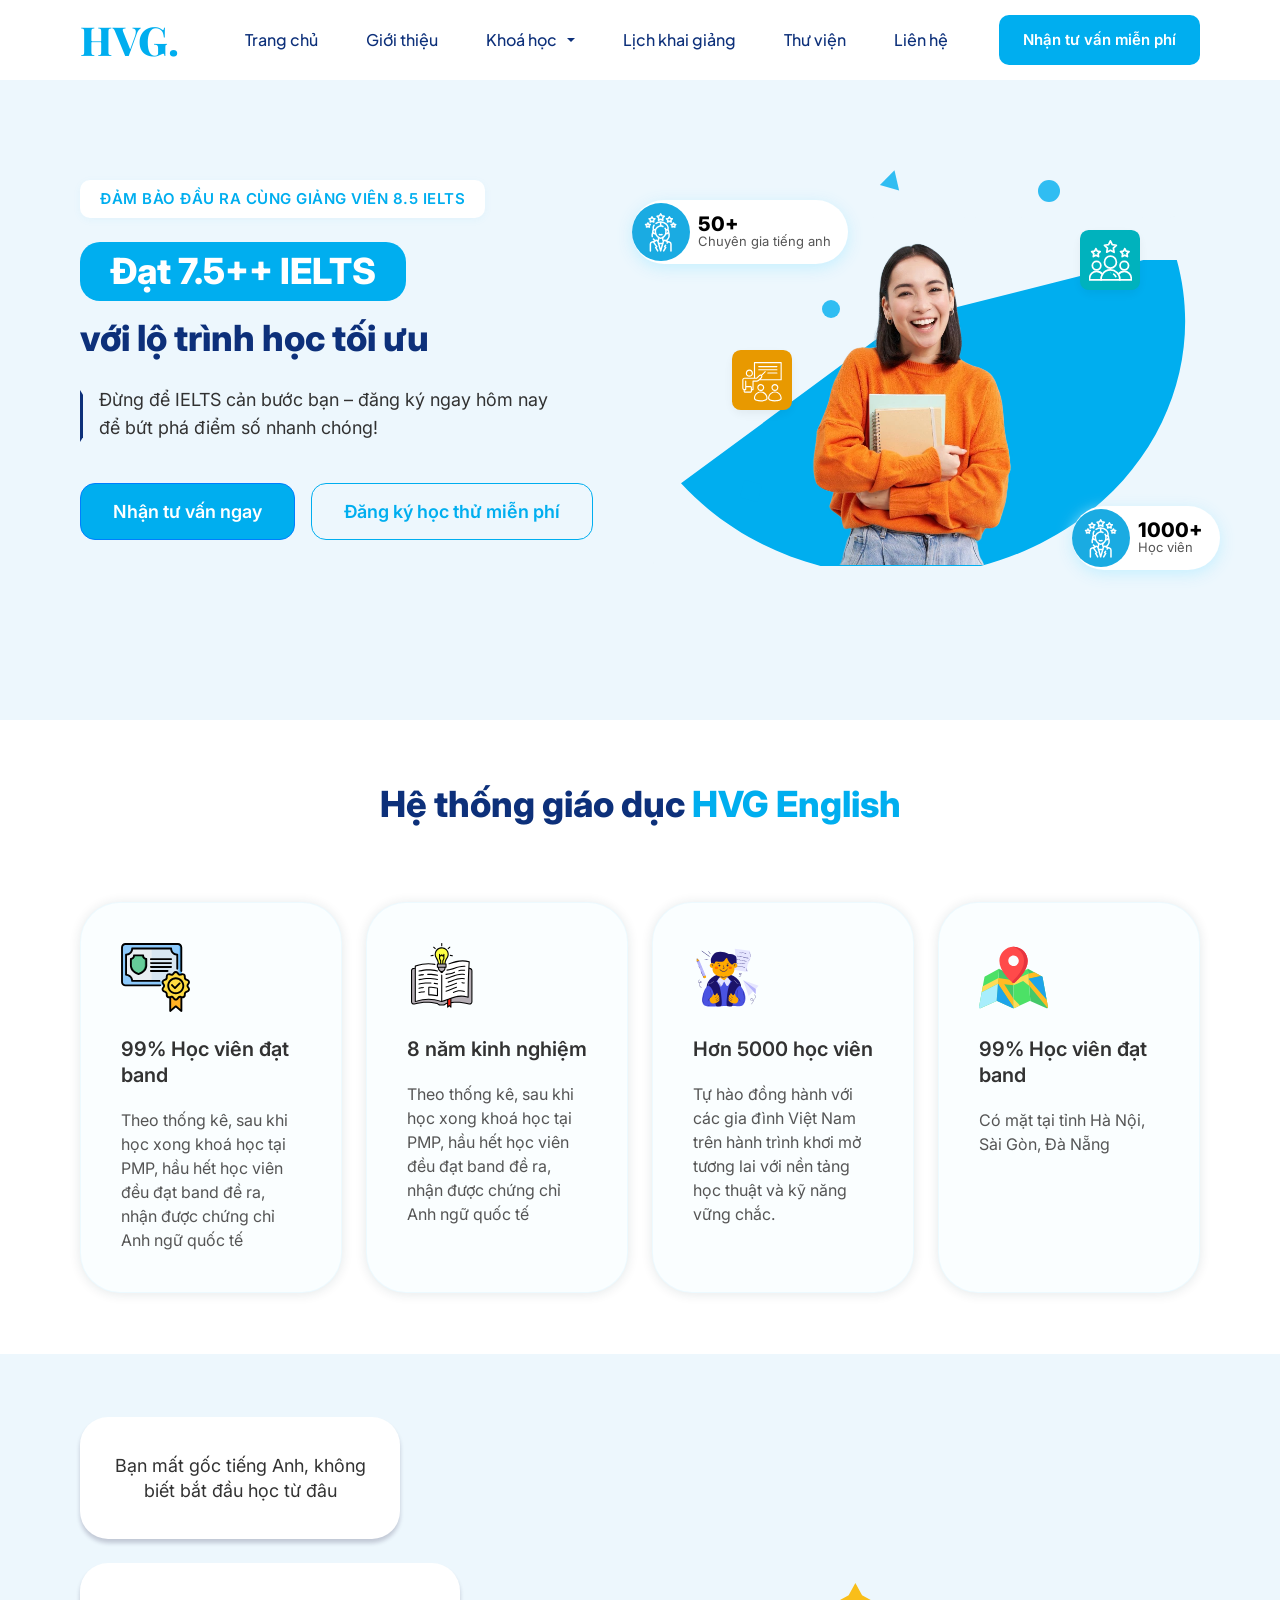
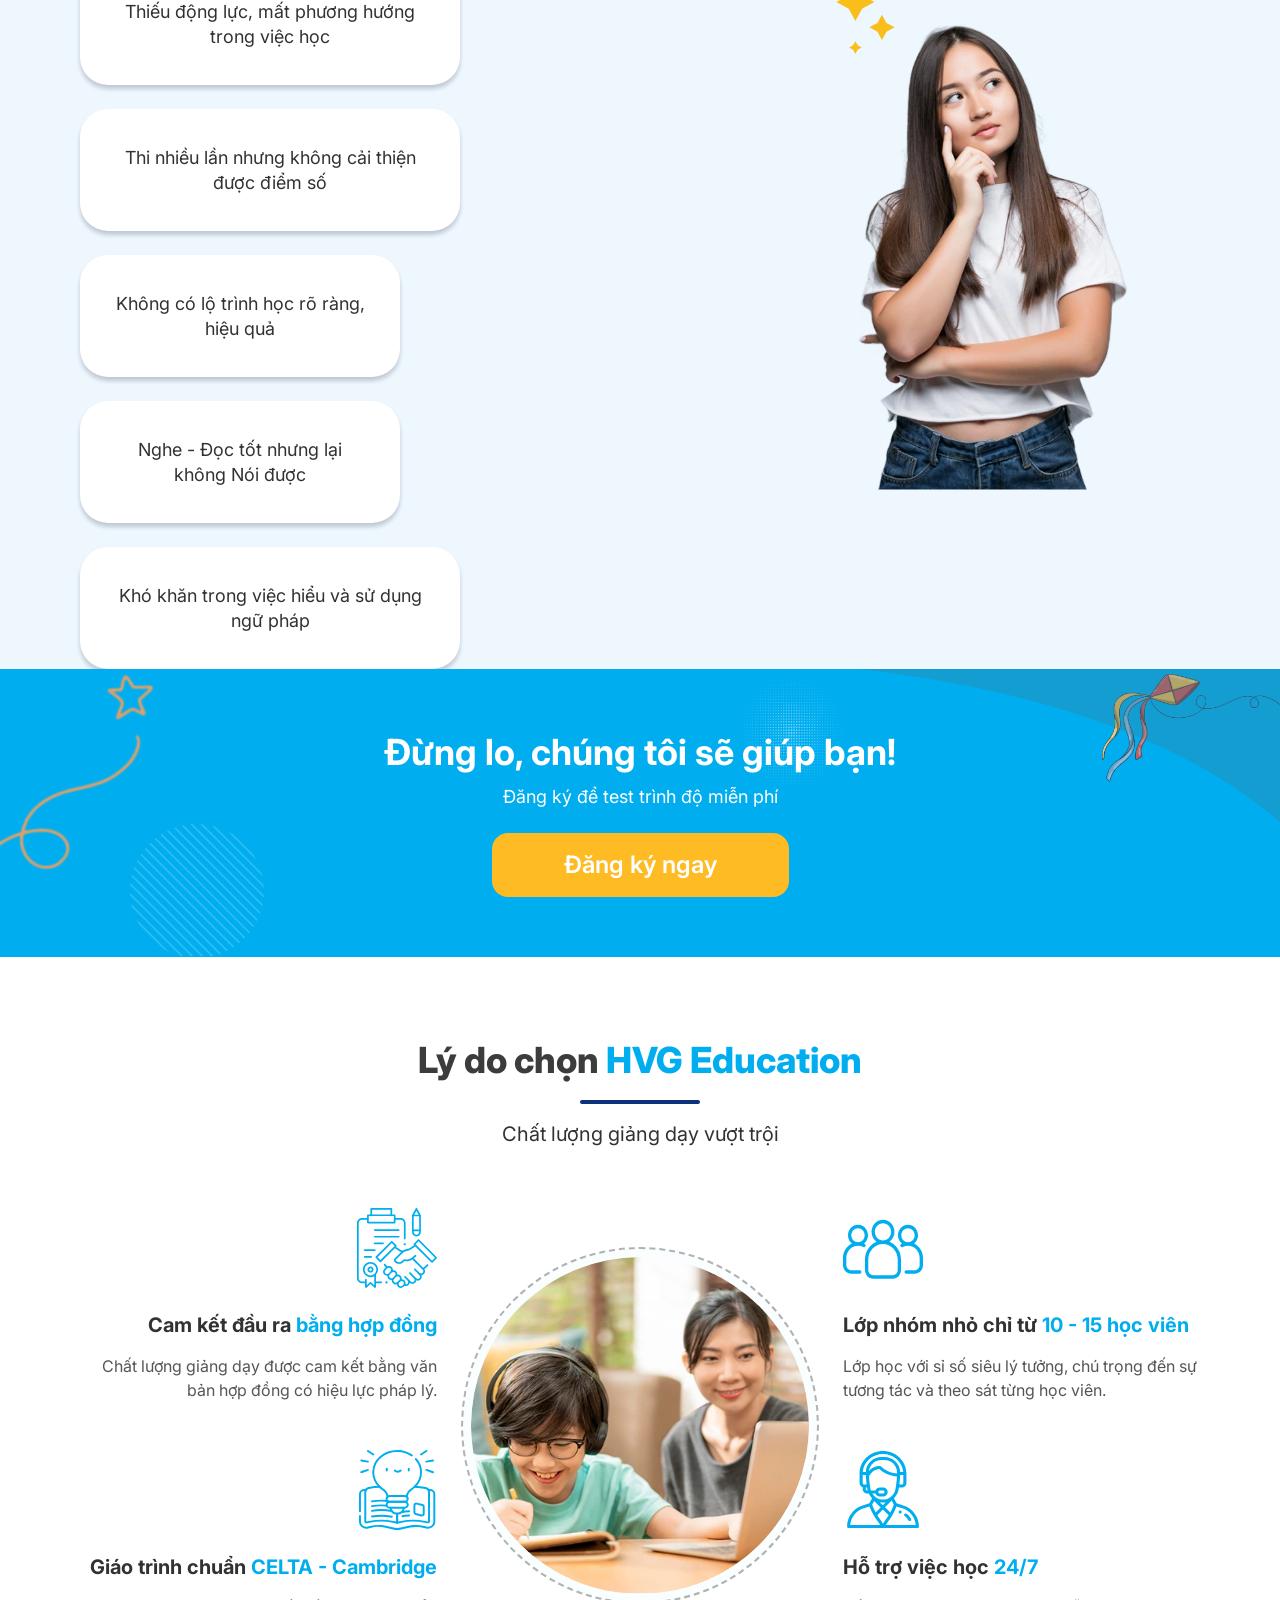
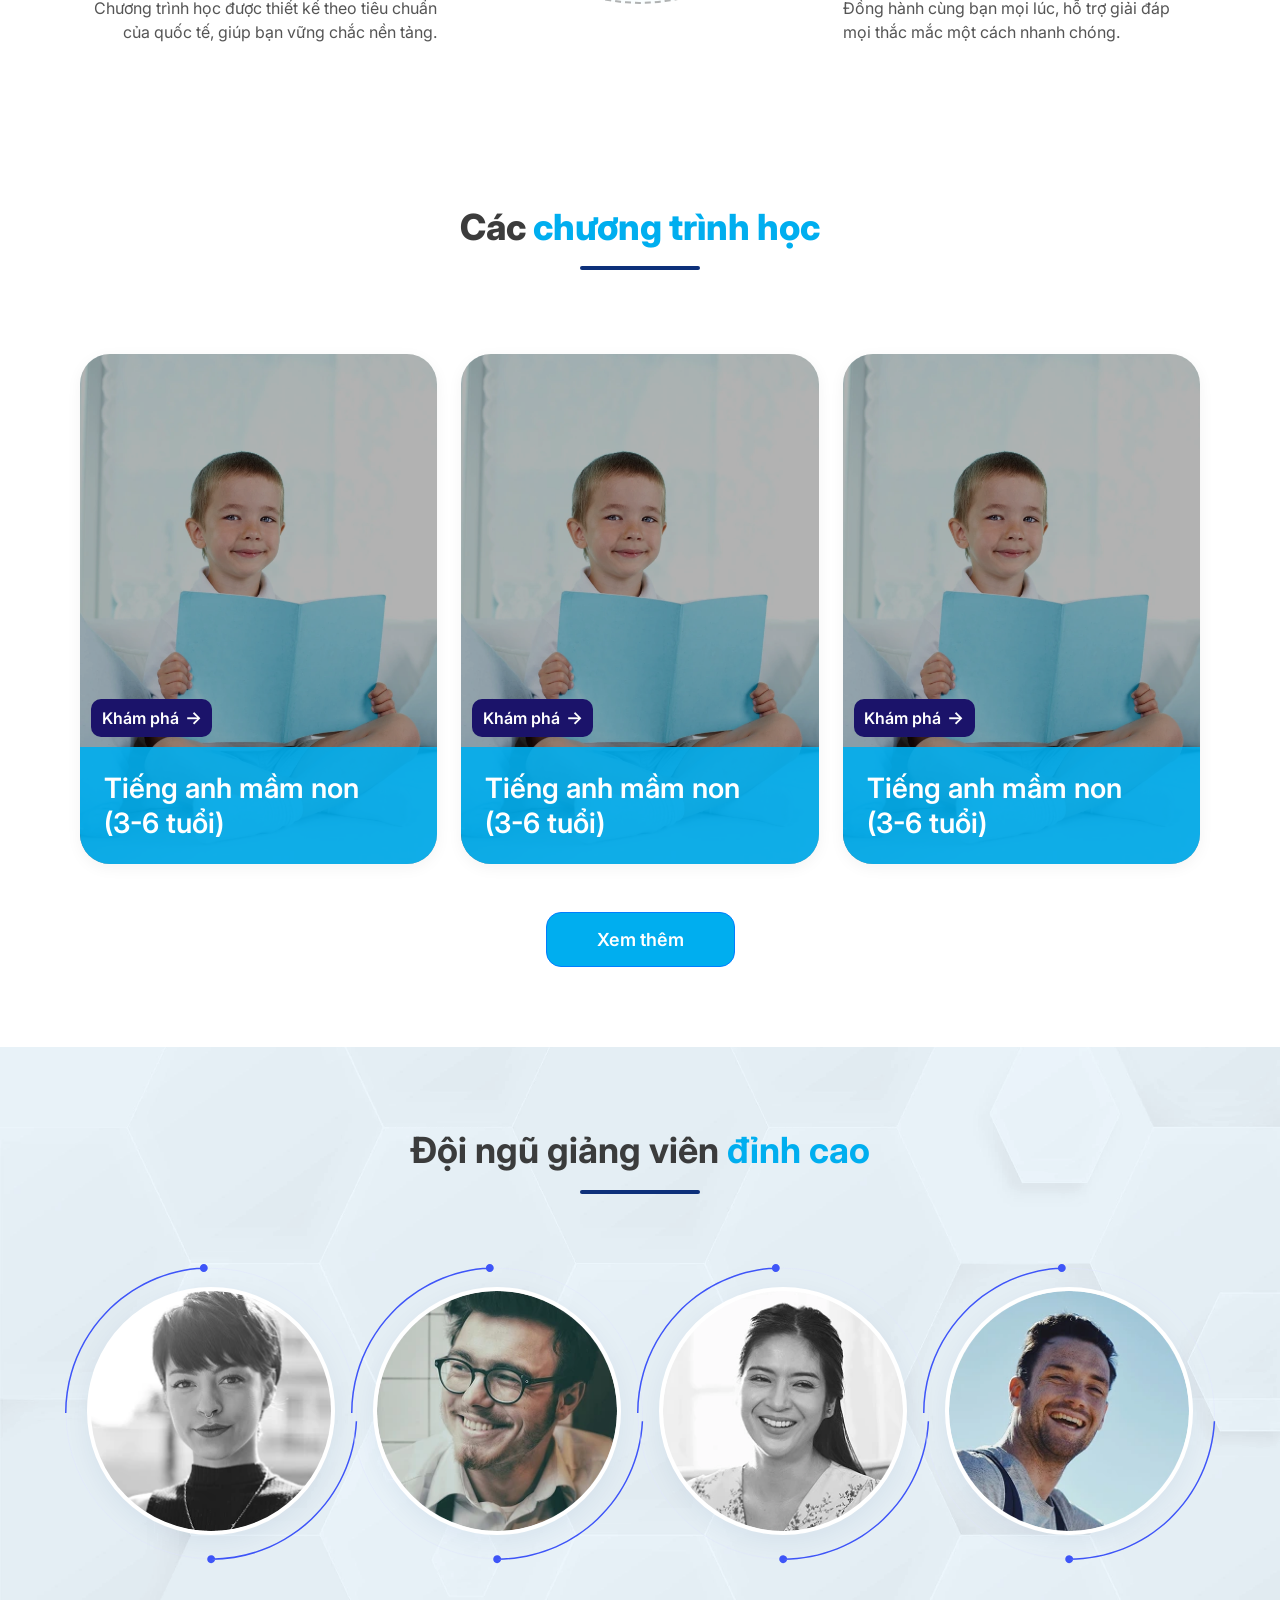
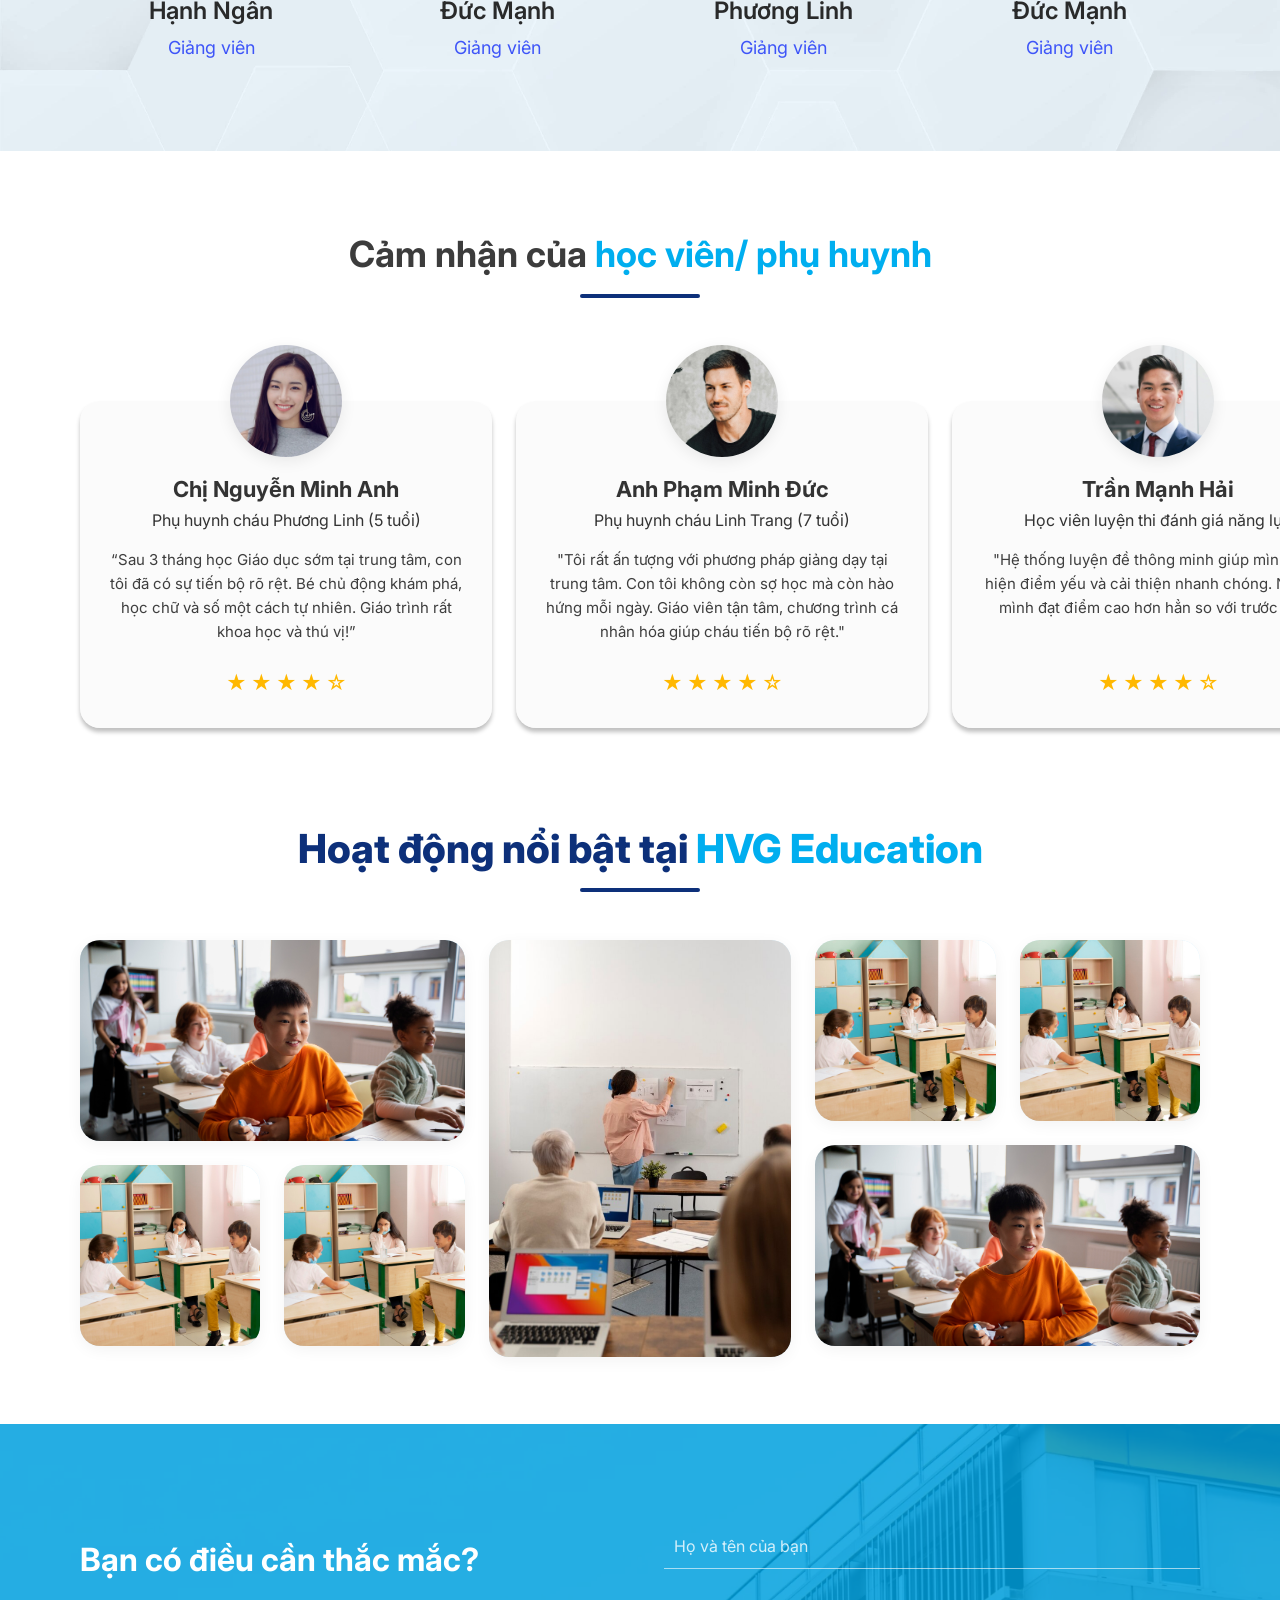
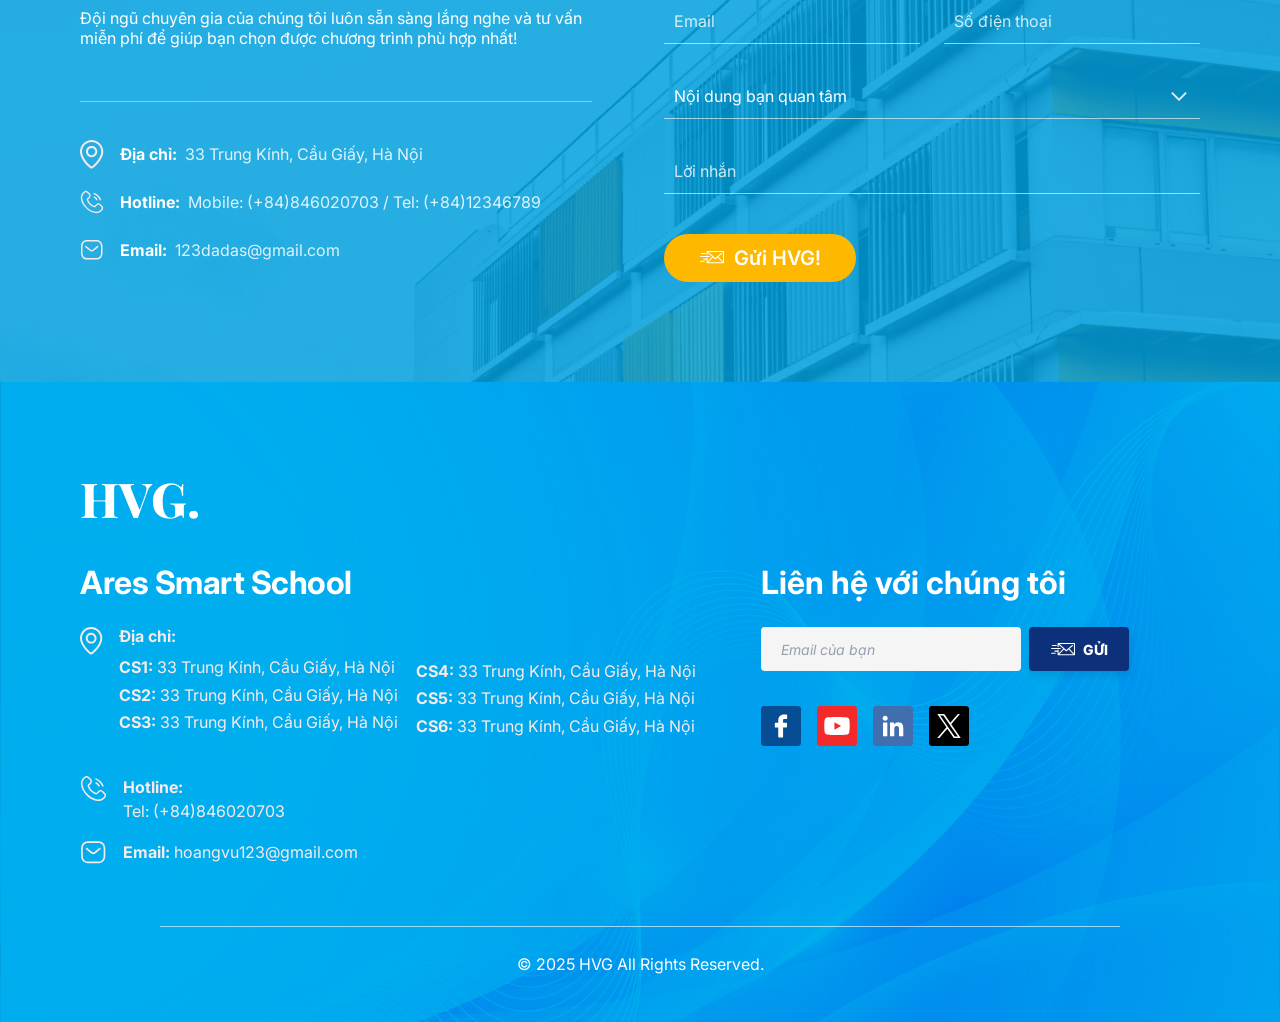
==== commit 098f048b: "update" ====
--- a/index.html
+++ b/index.html
@@ -21,6 +21,7 @@
     <link rel="stylesheet" href="/styles/teachers.css">
     <link rel="stylesheet" href="/styles/testimonials.css">
     <link rel="stylesheet" href="/styles/gallery.css">
+    <link rel="stylesheet" href="/styles/contact.css">
     <!-- Tải thư viện jQuery trước để hỗ trợ nạp động -->
     <script src="https://code.jquery.com/jquery-3.7.1.min.js" defer></script>
     <!-- Tải thư viện Bootstrap 5 JS Bundle -->
@@ -740,6 +741,101 @@
                             </div>
                         </div>
                     </div>
+        </section>
+
+        <!-- Contact Section - Bạn có điều cần thắc mắc? (Figma Node 1:2645) -->
+        <section class="contact-section">
+            <div class="contact-bg-overlay"></div>
+            <div class="container contact-container">
+                <div class="row contact-row">
+                    <!-- Cột trái: Thông tin liên hệ -->
+                    <div class="col-lg-6 col-12 contact-info-col">
+                        <h2 class="contact-title">Bạn có điều cần thắc mắc?</h2>
+                        <p class="contact-desc">
+                            Đội ngũ chuyên gia của chúng tôi luôn sẵn sàng lắng nghe và tư vấn miễn phí để giúp bạn chọn được chương trình phù hợp nhất!
+                        </p>
+                        <div class="contact-info-divider"></div>
+                        
+                        <div class="contact-details">
+                            <!-- Địa chỉ -->
+                            <div class="contact-detail-item">
+                                <div class="contact-detail-icon">
+                                    <img src="assets/location.svg">
+                                </div>
+                                <p class="contact-detail-text">
+                                    <span class="detail-label">Địa chỉ:</span> 33 Trung Kính, Cầu Giấy, Hà Nội
+                                </p>
+                            </div>
+
+                            <!-- Hotline -->
+                            <div class="contact-detail-item">
+                                <div class="contact-detail-icon">
+                                    <img src="assets/telephone.svg">
+                                </div>
+                                <p class="contact-detail-text">
+                                    <span class="detail-label">Hotline:</span> Mobile: (+84)846020703 / Tel: (+84)12346789
+                                </p>
+                            </div>
+
+                            <!-- Email -->
+                            <div class="contact-detail-item">
+                                <div class="contact-detail-icon">
+                                    <img src="assets/message.svg">
+                                </div>
+                                <p class="contact-detail-text">
+                                    <span class="detail-label">Email:</span> 123dadas@gmail.com
+                                </p>
+                            </div>
+                        </div>
+                    </div>
+
+                    <!-- Cột phải: Form tư vấn -->
+                    <div class="col-lg-6 col-12 contact-form-col">
+                        <form class="contact-form">
+                            <!-- Trường Họ và Tên -->
+                            <div class="form-group-custom">
+                                <input type="text" class="form-input-custom" placeholder="Họ và tên của bạn" required>
+                            </div>
+
+                            <!-- Email và Số điện thoại nằm ngang -->
+                            <div class="form-row-custom">
+                                <div class="form-group-custom flex-grow-1">
+                                    <input type="email" class="form-input-custom" placeholder="Email" required>
+                                </div>
+                                <div class="form-group-custom flex-grow-1">
+                                    <input type="tel" class="form-input-custom" placeholder="Số điện thoại" required>
+                                </div>
+                            </div>
+
+                            <!-- Nội dung quan tâm (Select dropdown tùy biến) -->
+                            <div class="form-group-custom select-wrapper-custom">
+                                <select class="form-select-custom" required>
+                                    <option value="" disabled selected hidden>Nội dung bạn quan tâm</option>
+                                    <option value="tieng-anh-mam-non">Tiếng Anh Mầm Non (3-6 tuổi)</option>
+                                    <option value="tieng-anh-tieu-hoc">Tiếng Anh Tiểu Học (6-11 tuổi)</option>
+                                    <option value="tieng-anh-thcs">Tiếng Anh THCS (11-15 tuổi)</option>
+                                    <option value="luyen-thi-ielts">Luyện thi IELTS</option>
+                                    <option value="khac">Yêu cầu khác</option>
+                                </select>
+                                <span class="select-arrow-custom">
+                                    <img src="assets/arrow-down.svg">
+                                </span>
+                            </div>
+
+                            <!-- Lời nhắn -->
+                            <div class="form-group-custom">
+                                <input type="text" class="form-input-custom" placeholder="Lời nhắn">
+                            </div>
+
+                            <!-- Nút Gửi HVG -->
+                            <button type="submit" class="btn-contact-submit">
+                                <span class="submit-icon">
+                                    <img src="assets/mailsend.svg">
+                                </span>
+                                <span class="submit-text">Gửi HVG!</span>
+                            </button>
+                        </form>
+                    </div>
                 </div>
             </div>
         </section>
--- a/styles/contact.css
+++ b/styles/contact.css
@@ -0,0 +1,278 @@
+/* ==========================================================================
+   Khối Tư vấn & Liên hệ (Contact/Consultation Section - Figma Node 1:2645)
+   ========================================================================== */
+
+.contact-section {
+    position: relative;
+    padding: 100px 0;
+    background-image: url('../assets/contactbg.webp');
+    background-size: cover;
+    background-position: center;
+    background-repeat: no-repeat;
+    color: #ffffff;
+    overflow: hidden;
+}
+
+/* Lớp phủ màu xanh ngọc bán trong suốt theo chuẩn Figma */
+.contact-bg-overlay {
+    position: absolute;
+    top: 0;
+    left: 0;
+    width: 100%;
+    height: 100%;
+    background-color: rgba(0, 160, 222, 0.85); /* Tông màu xanh của HVG với độ mờ 85% */
+    z-index: 1;
+}
+
+/* Đảm bảo nội dung nằm phía trên lớp phủ màu */
+.contact-container {
+    position: relative;
+    z-index: 2;
+}
+
+.contact-row {
+    align-items: center;
+}
+
+/* ==========================================================================
+   Cột Trái: Thông tin liên hệ
+   ========================================================================== */
+
+.contact-info-col {
+    padding-right: 48px;
+}
+
+.contact-title {
+    font-size: 32px;
+    font-weight: 700;
+    color: #ffffff;
+    margin-bottom: 32px;
+    line-height: 100%;
+}
+
+.contact-desc {
+    font-size: 16px;
+    font-weight: 400;
+    line-height: 1.3;
+    color: white;
+    margin-bottom: 52px;
+}
+
+/* Đường gạch phân cách mảnh */
+.contact-info-divider {
+    height: 1px;
+    background-color: rgba(255, 255, 255, 0.4);
+    margin-bottom: 40px;
+    width: 100%;
+    max-width: 525px;
+}
+
+/* Danh sách chi tiết liên hệ */
+.contact-details {
+    display: flex;
+    flex-direction: column;
+    gap: 24px;
+}
+
+.contact-detail-item {
+    display: flex;
+    align-items: flex-start;
+    gap: 16px;
+}
+
+.contact-detail-icon {
+    display: flex;
+    align-items: center;
+    justify-content: center;
+    width: 24px;
+    height: 24px;
+    color: #ffffff;
+    flex-shrink: 0;
+}
+
+.contact-detail-text {
+    font-size: 16px;
+    color: rgba(255, 255, 255, 0.85);
+    margin: 0;
+    line-height: 1.5;
+}
+
+.contact-detail-text .detail-label {
+    font-weight: 700;
+    color: #ffffff;
+    margin-right: 4px;
+}
+
+
+/* ==========================================================================
+   Cột Phải: Biểu mẫu tư vấn (Form)
+   ========================================================================== */
+
+.contact-form-col {
+    padding-left: 24px;
+}
+
+.contact-form {
+    display: flex;
+    flex-direction: column;
+}
+
+/* Bọc các trường nhập liệu */
+.form-group-custom {
+    position: relative;
+    margin-bottom: 30px;
+    width: 100%;
+}
+
+/* Dòng chứa hai trường nhập liệu nằm song song (Email & SĐT) */
+.form-row-custom {
+    display: flex;
+    gap: 24px;
+    width: 100%;
+}
+
+/* Ô nhập liệu & ô select tối giản */
+.form-input-custom,
+.form-select-custom {
+    width: 100%;
+    background: transparent;
+    border: none;
+    border-bottom: 1px solid rgba(255, 255, 255, 0.6);
+    color: #ffffff;
+    font-size: 16px;
+    padding: 10px 0 10px 10px;
+    border-radius: 0;
+    transition: border-color 0.3s ease;
+    outline: none;
+}
+
+/* Hiệu ứng nổi bật khi người dùng nhấp chọn hoặc di chuột */
+.form-input-custom:focus,
+.form-select-custom:focus {
+    border-bottom: 1px solid #ffffff;
+}
+
+/* Màu chữ placeholder của ô nhập liệu */
+.form-input-custom::placeholder {
+    color: rgba(255, 255, 255, 0.8);
+    opacity: 1; /* Hỗ trợ Firefox */
+}
+
+/* Tùy chỉnh ô Select để khớp với thiết kế Figma */
+.form-select-custom {
+    appearance: none;
+    -webkit-appearance: none;
+    -moz-appearance: none;
+    cursor: pointer;
+}
+
+/* Đổi màu nền của dropdown option để người dùng có thể đọc chữ trắng trên nền tối */
+.form-select-custom option {
+    background-color: var(--secondary-color);
+    color: #ffffff;
+    padding: 10px;
+}
+
+/* Vùng chứa và mũi tên dropdown tuỳ biến */
+.select-wrapper-custom {
+    position: relative;
+}
+
+.select-arrow-custom {
+    position: absolute;
+    right: 10px;
+    top: 50%;
+    transform: translateY(-50%);
+    pointer-events: none; /* Tránh cản trở sự kiện nhấp của select */
+    color: rgba(255, 255, 255, 0.8);
+    display: flex;
+    align-items: center;
+}
+
+/* Nút bấm Gửi mẫu */
+.btn-contact-submit {
+    background-color: var(--accent-color); /* Màu vàng cam nhấn */
+    color: #ffffff;
+    border: none;
+    border-radius: 25px;
+    height: 48px;
+    width: 192px;
+    font-size: 20px;
+    font-weight: 600;
+    display: inline-flex;
+    align-items: center;
+    justify-content: center;
+    gap: 10px;
+    cursor: pointer;
+    transition: background-color 0.3s ease,
+                transform 0.3s ease,
+                box-shadow 0.3s ease;
+    margin-top: 10px;
+}
+
+/* Hiệu ứng tương tác Hover cho nút Gửi */
+.btn-contact-submit:hover {
+    background-color: #ffa600; /* Màu vàng cam đậm hơn */
+    transform: translateY(-2px);
+    box-shadow: 0 8px 20px rgba(255, 184, 0, 0.35);
+}
+
+.btn-contact-submit:active {
+    transform: translateY(0);
+}
+
+.submit-icon {
+    display: flex;
+    align-items: center;
+    justify-content: center;
+}
+
+
+/* ==========================================================================
+   Thiết kế tương thích (Responsive Media Queries)
+   ========================================================================== */
+
+/* Trình duyệt từ 992px trở xuống (Tablet & Mobile) */
+@media (max-width: 992px) {
+    .contact-section {
+        padding: 80px 0;
+    }
+
+    .contact-info-col {
+        padding-right: 0;
+        margin-bottom: 50px; /* Thêm khoảng cách giữa 2 cột khi xếp chồng */
+    }
+
+    .contact-form-col {
+        padding-left: 0;
+    }
+
+    .contact-title {
+        font-size: 32px;
+    }
+
+    /* Đổi hai ô Email & SĐT song song thành xếp chồng dọc */
+    .form-row-custom {
+        flex-direction: column;
+        gap: 0;
+    }
+}
+
+/* Trình duyệt dưới 576px (Điện thoại nhỏ) */
+@media (max-width: 576px) {
+    .contact-section {
+        padding: 60px 0;
+    }
+
+    .contact-title {
+        font-size: 28px;
+    }
+
+    .contact-info-divider {
+        margin-bottom: 30px;
+    }
+
+    .btn-contact-submit {
+        width: 100%; /* Cho nút bấm chiếm hết chiều rộng trên Mobile để dễ bấm */
+    }
+}
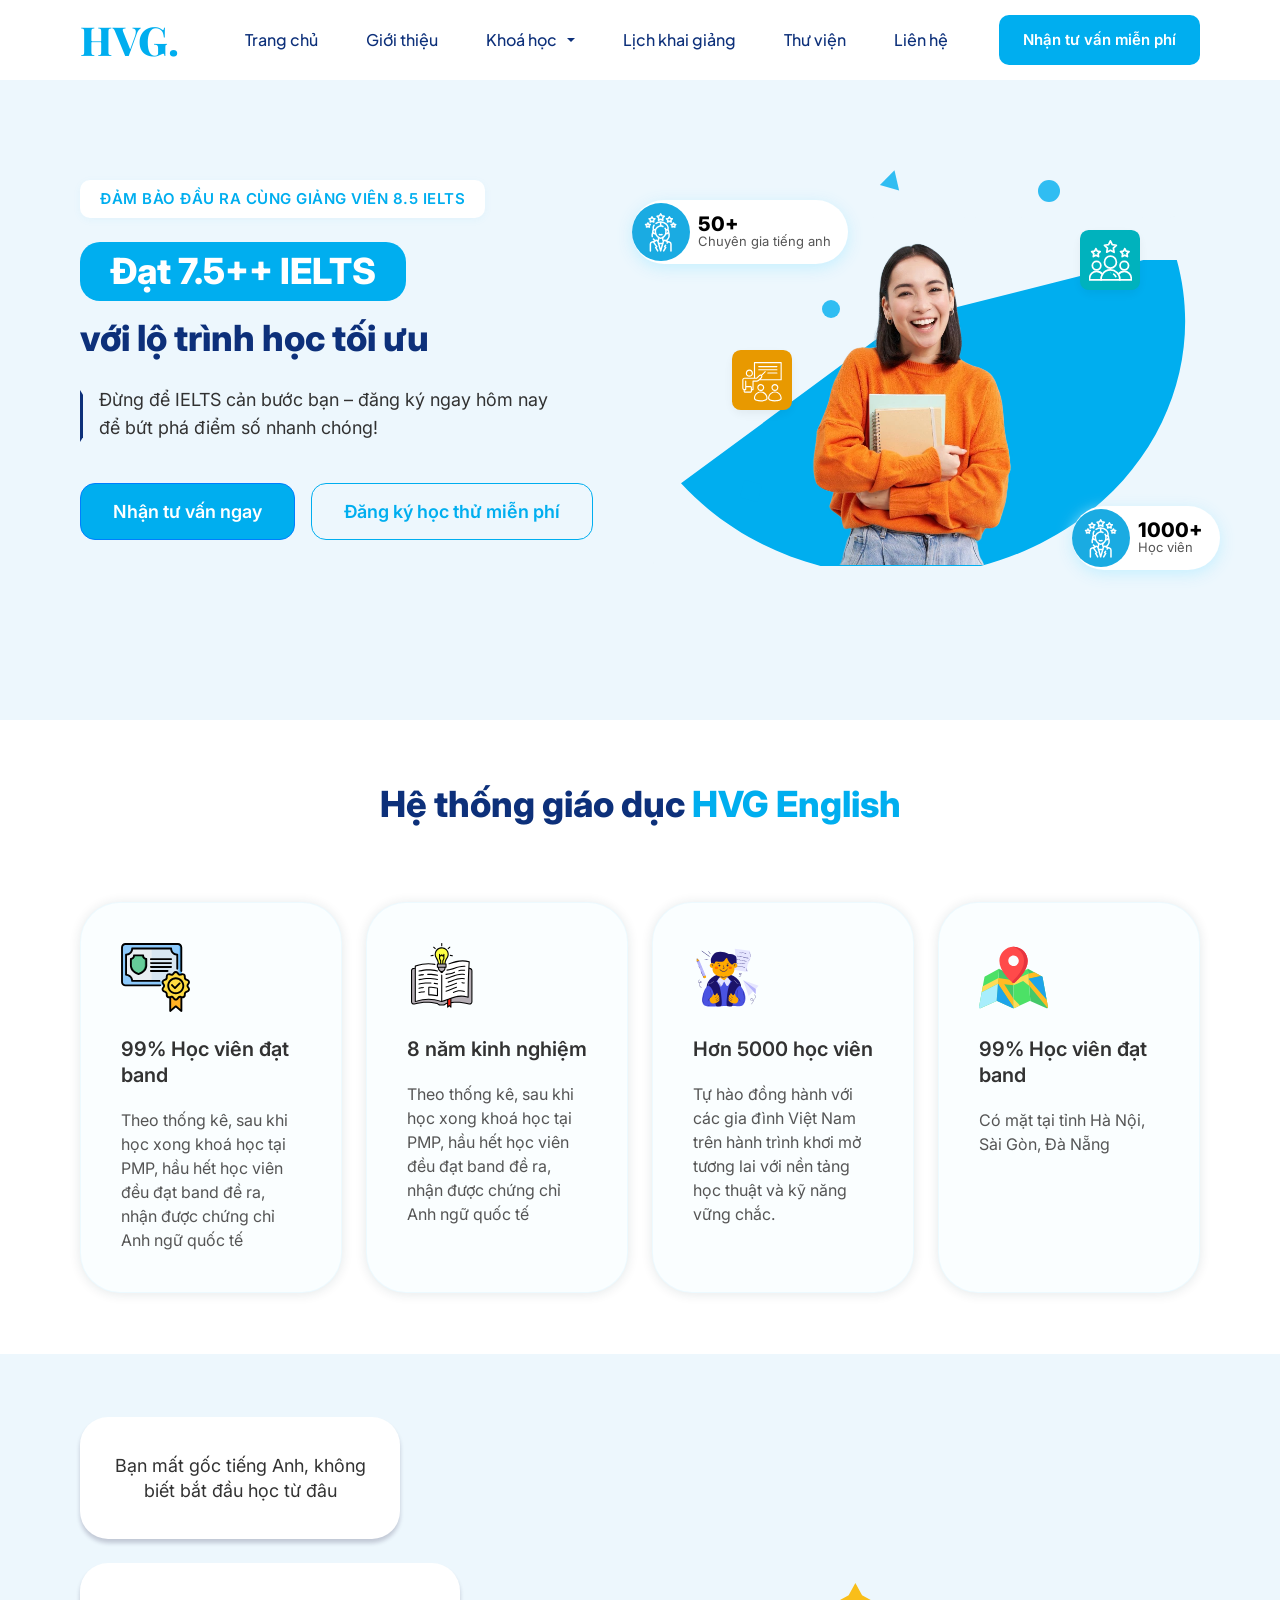
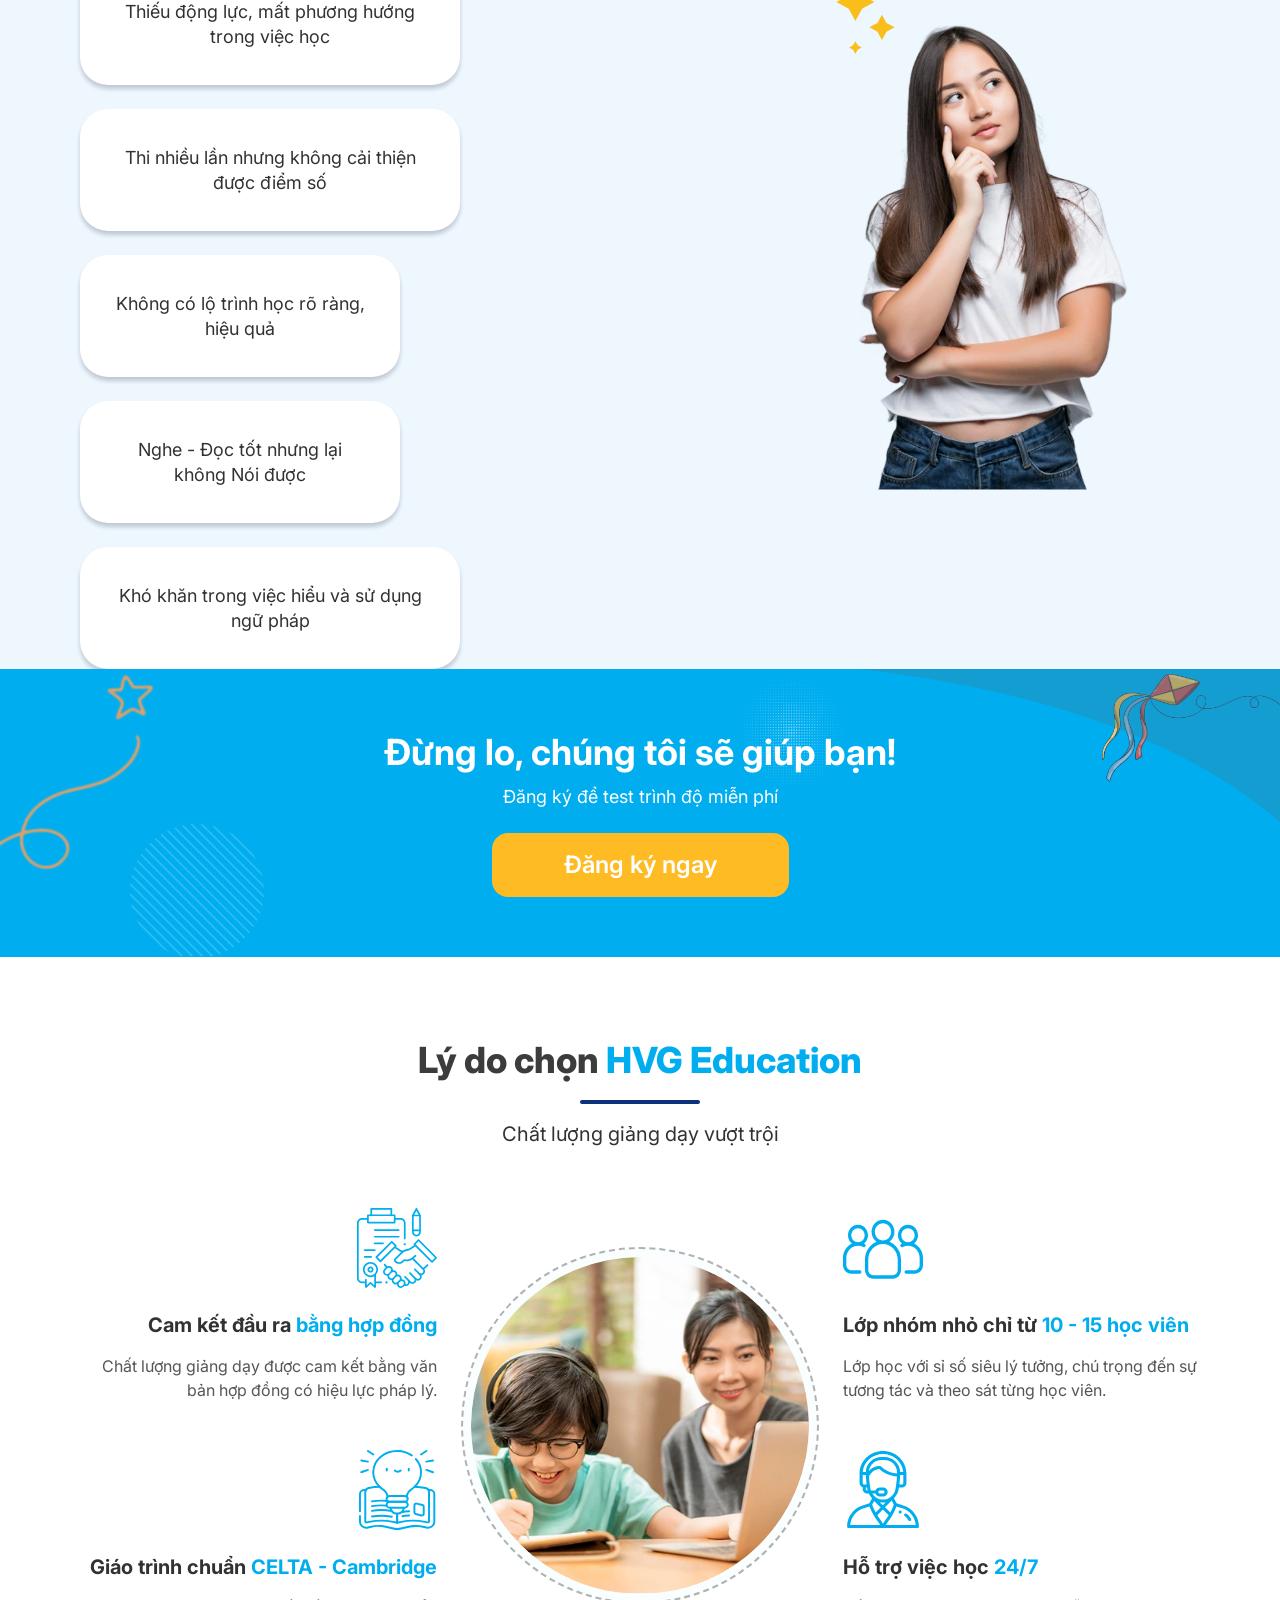
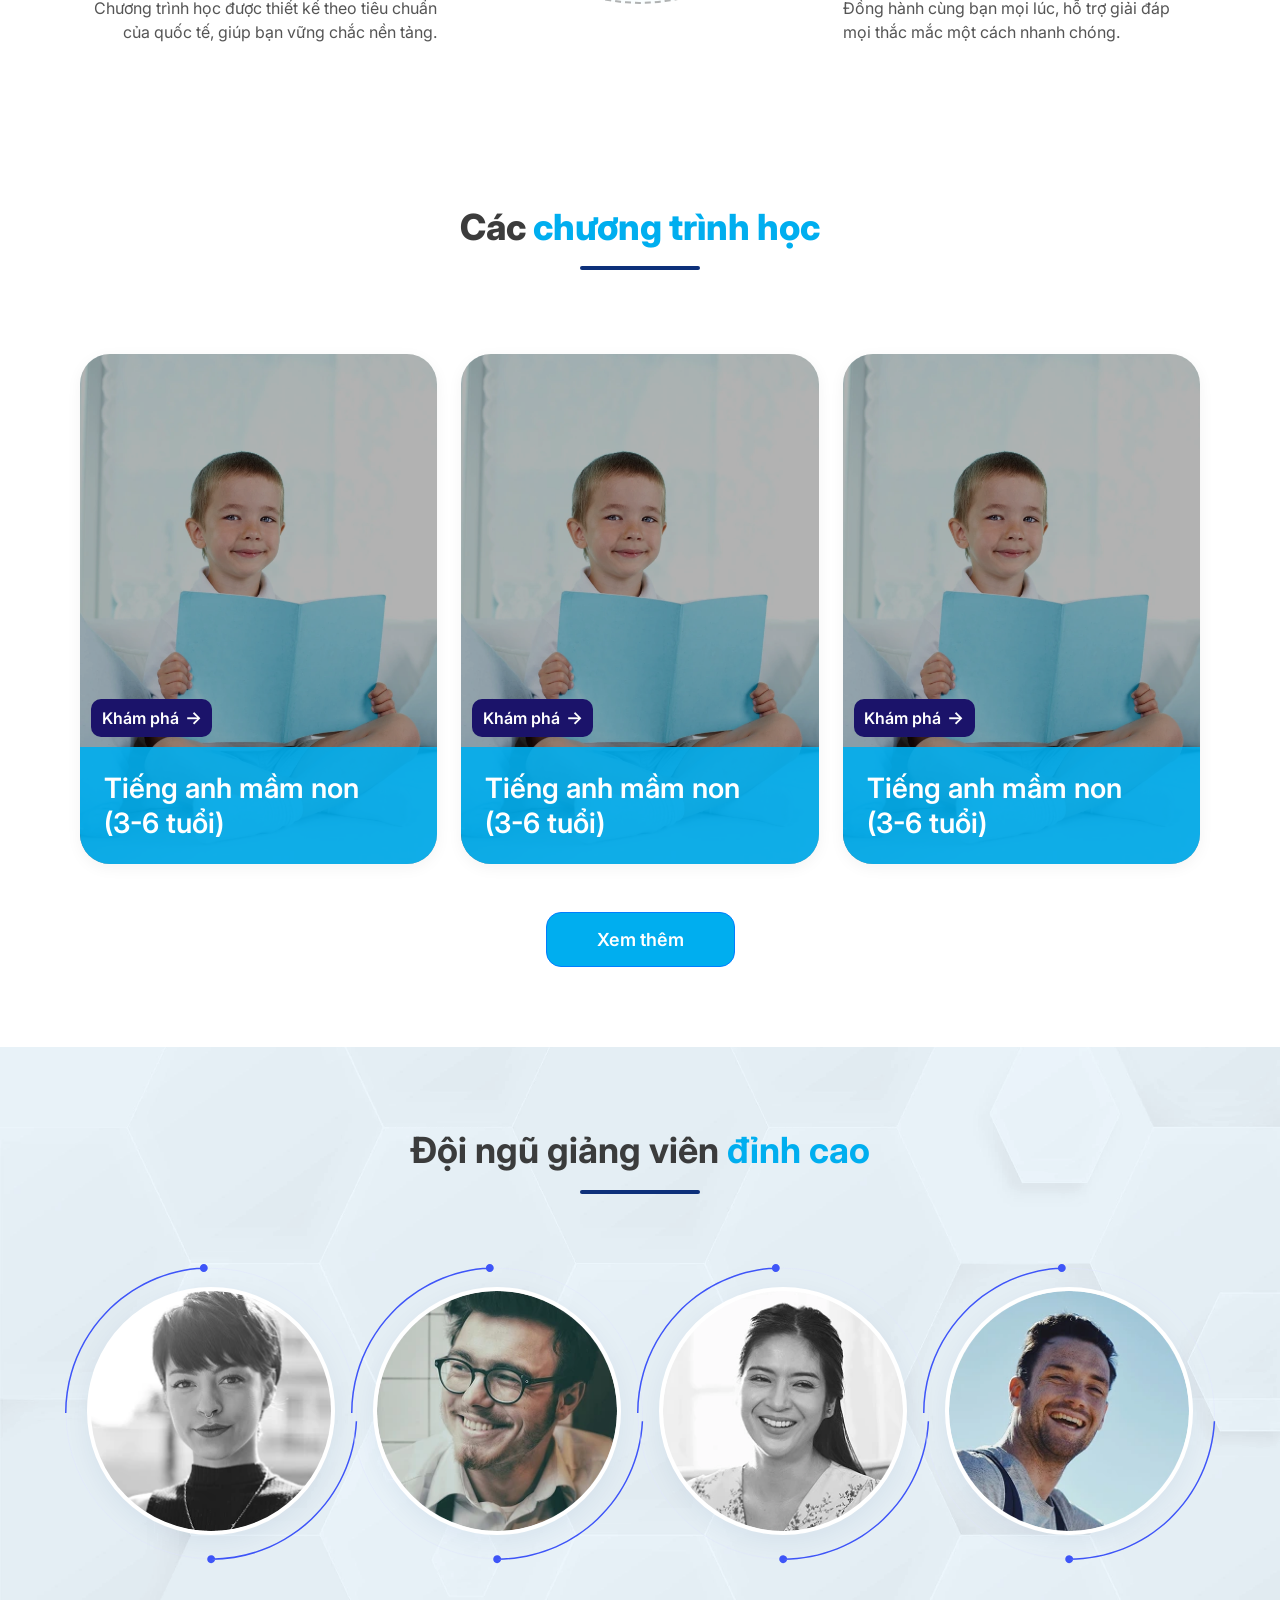
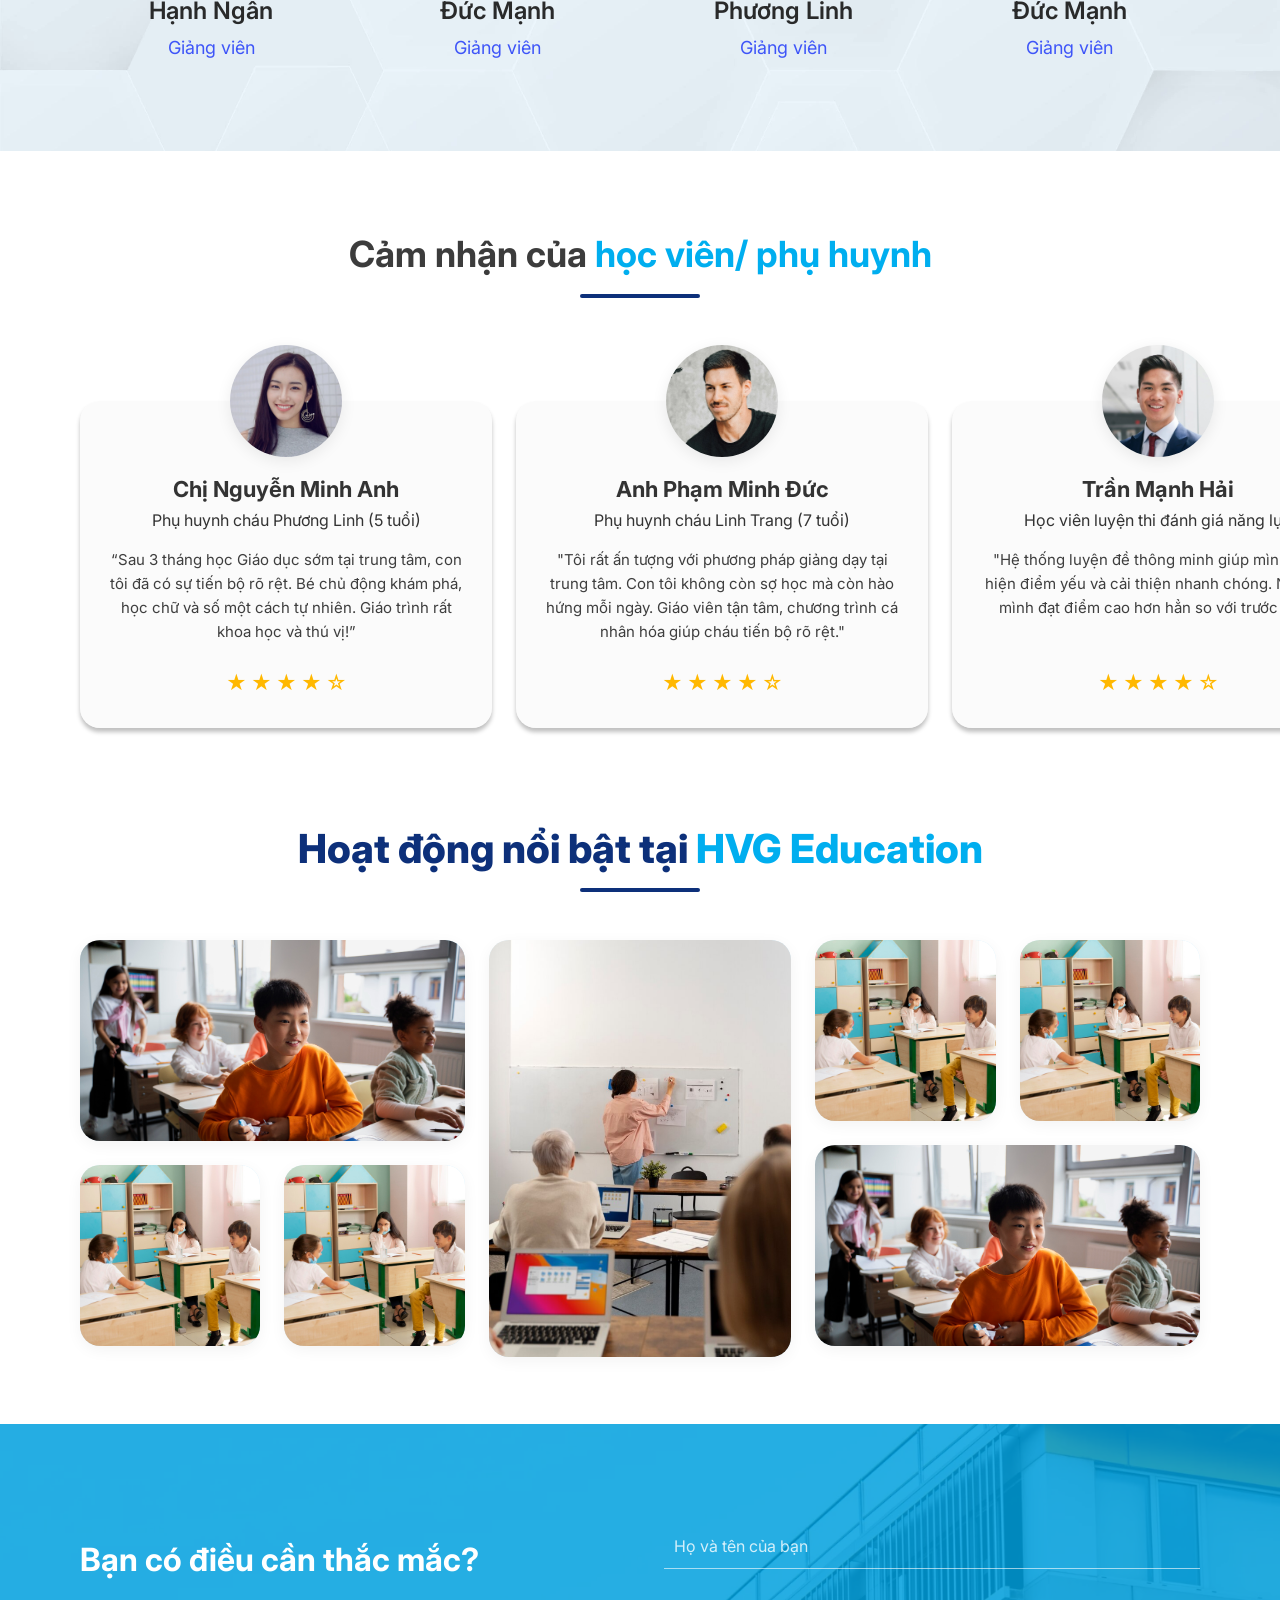
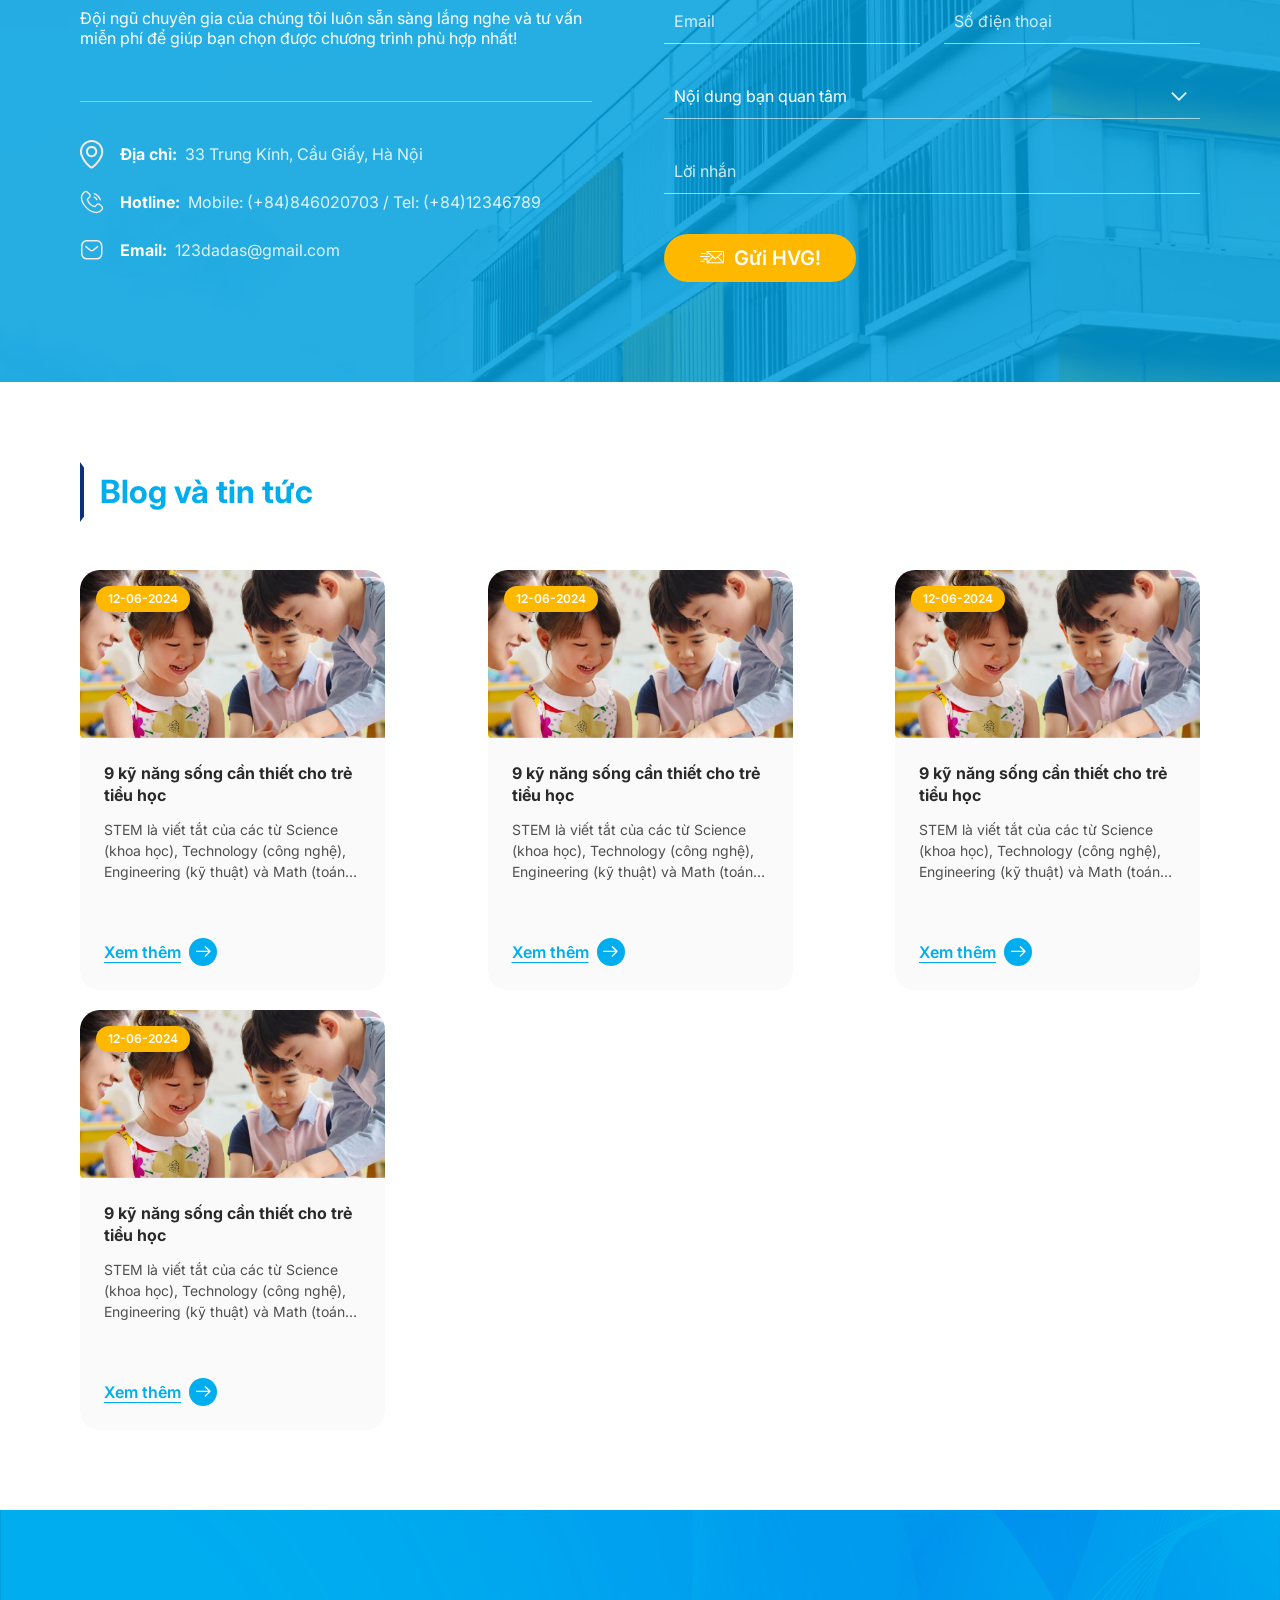
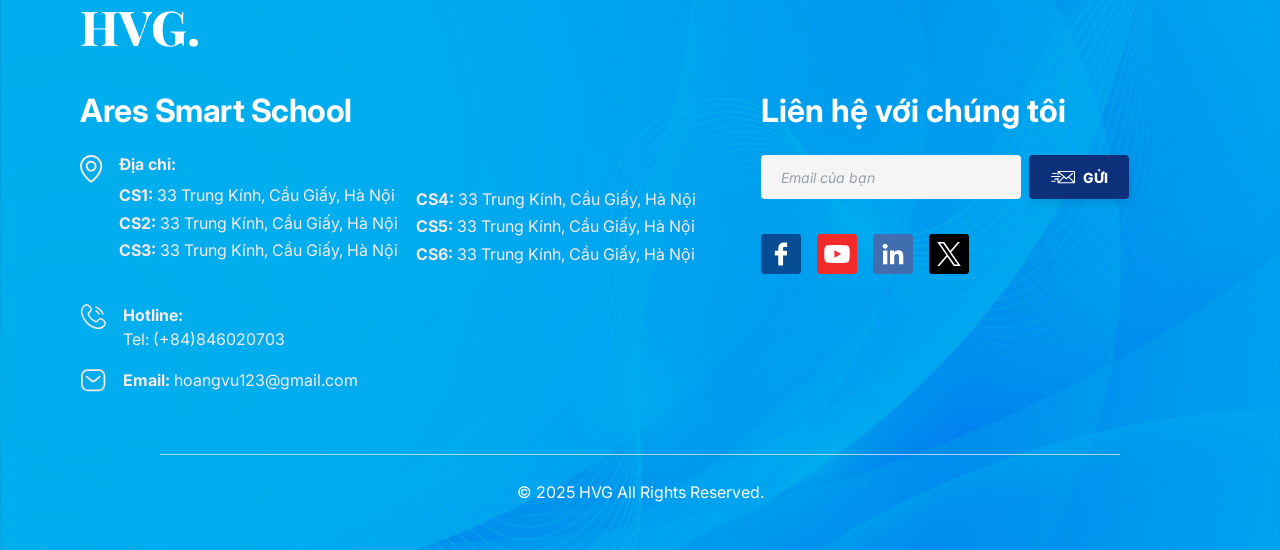
==== commit d4b20c64: "update" ====
--- a/index.html
+++ b/index.html
@@ -22,6 +22,7 @@
     <link rel="stylesheet" href="/styles/testimonials.css">
     <link rel="stylesheet" href="/styles/gallery.css">
     <link rel="stylesheet" href="/styles/contact.css">
+    <link rel="stylesheet" href="/styles/blog.css">
     <!-- Tải thư viện jQuery trước để hỗ trợ nạp động -->
     <script src="https://code.jquery.com/jquery-3.7.1.min.js" defer></script>
     <!-- Tải thư viện Bootstrap 5 JS Bundle -->
@@ -742,6 +743,7 @@
                         </div>
                     </div>
         </section>
+
 
         <!-- Contact Section - Bạn có điều cần thắc mắc? (Figma Node 1:2645) -->
         <section class="contact-section">
@@ -839,6 +841,100 @@
                 </div>
             </div>
         </section>
+
+        <!-- Blog Section - Blog và tin tức (Figma Node 1:2511) -->
+        <section class="blog-section">
+            <div class="container">
+                <!-- Tiêu đề phần blog tin tức kèm thanh đánh dấu bên trái -->
+                <div class="blog-header">
+                    <img src="assets/decorline.svg">
+                    <h2 class="blog-title">Blog và tin tức</h2>
+                </div>
+
+                <!-- Lưới chứa các thẻ bài viết -->
+                <div class="blog-grid">
+                    <!-- Thẻ 1 -->
+                    <div class="blog-card">
+                        <div class="blog-card-img-wrapper">
+                            <img src="assets/blog-card-bg.webp" alt="9 kỹ năng sống cần thiết cho trẻ tiểu học" class="blog-card-img">
+                            <div class="blog-card-date">12-06-2024</div>
+                        </div>
+                        <div class="blog-card-body">
+                            <h3 class="blog-card-title">9 kỹ năng sống cần thiết cho trẻ tiểu học</h3>
+                            <p class="blog-card-desc">
+                                STEM là viết tắt của các từ Science (khoa học), Technology (công nghệ), Engineering (kỹ thuật) và Math (toán học).
+                            </p>
+                            <div class="blog-card-footer">
+                                <a href="#" class="blog-card-link">Xem thêm</a>
+                                <div class="blog-card-arrow">
+                                    <img src="assets/arrow-right.svg">
+                                </div>
+                            </div>
+                        </div>
+                    </div>
+
+                    <!-- Thẻ 2 -->
+                    <div class="blog-card">
+                        <div class="blog-card-img-wrapper">
+                            <img src="assets/blog-card-bg.webp" alt="9 kỹ năng sống cần thiết cho trẻ tiểu học" class="blog-card-img">
+                            <div class="blog-card-date">12-06-2024</div>
+                        </div>
+                        <div class="blog-card-body">
+                            <h3 class="blog-card-title">9 kỹ năng sống cần thiết cho trẻ tiểu học</h3>
+                            <p class="blog-card-desc">
+                                STEM là viết tắt của các từ Science (khoa học), Technology (công nghệ), Engineering (kỹ thuật) và Math (toán học).
+                            </p>
+                            <div class="blog-card-footer">
+                                <a href="#" class="blog-card-link">Xem thêm</a>
+                                <div class="blog-card-arrow">
+                                    <img src="assets/arrow-right.svg">
+                                </div>
+                            </div>
+                        </div>
+                    </div>
+
+                    <!-- Thẻ 3 -->
+                    <div class="blog-card">
+                        <div class="blog-card-img-wrapper">
+                            <img src="assets/blog-card-bg.webp" alt="9 kỹ năng sống cần thiết cho trẻ tiểu học" class="blog-card-img">
+                            <div class="blog-card-date">12-06-2024</div>
+                        </div>
+                        <div class="blog-card-body">
+                            <h3 class="blog-card-title">9 kỹ năng sống cần thiết cho trẻ tiểu học</h3>
+                            <p class="blog-card-desc">
+                                STEM là viết tắt của các từ Science (khoa học), Technology (công nghệ), Engineering (kỹ thuật) và Math (toán học).
+                            </p>
+                            <div class="blog-card-footer">
+                                <a href="#" class="blog-card-link">Xem thêm</a>
+                                <div class="blog-card-arrow">
+                                    <img src="assets/arrow-right.svg">
+                                </div>
+                            </div>
+                        </div>
+                    </div>
+
+                    <!-- Thẻ 4 -->
+                    <div class="blog-card">
+                        <div class="blog-card-img-wrapper">
+                            <img src="assets/blog-card-bg.webp" alt="9 kỹ năng sống cần thiết cho trẻ tiểu học" class="blog-card-img">
+                            <div class="blog-card-date">12-06-2024</div>
+                        </div>
+                        <div class="blog-card-body">
+                            <h3 class="blog-card-title">9 kỹ năng sống cần thiết cho trẻ tiểu học</h3>
+                            <p class="blog-card-desc">
+                                STEM là viết tắt của các từ Science (khoa học), Technology (công nghệ), Engineering (kỹ thuật) và Math (toán học).
+                            </p>
+                            <div class="blog-card-footer">
+                                <a href="#" class="blog-card-link">Xem thêm</a>
+                                <div class="blog-card-arrow">
+                                    <img src="assets/arrow-right.svg">
+                                </div>
+                            </div>
+                        </div>
+                    </div>
+                </div>
+            </div>
+        </section>
     </main>
 
     <!-- Khung chứa Footer được tải động bằng jQuery -->
--- a/styles/blog.css
+++ b/styles/blog.css
@@ -0,0 +1,208 @@
+/* ==========================================================================
+   Khối Blog và tin tức (Blog & News Section - Figma Node 1:2511)
+   ========================================================================== */
+
+.blog-section {
+    padding: 80px 0;
+    background-color: #ffffff;
+    position: relative;
+}
+
+/* Tiêu đề phần blog tin tức kèm thanh đánh dấu bên trái */
+.blog-header {
+    display: flex;
+    align-items: center;
+    gap: 16px;
+    margin-bottom: 48px;
+}
+
+.blog-title {
+    font-size: 32px;
+    font-weight: 700;
+    color: var(--primary-color); /* Chữ màu xanh ngọc sáng */
+    margin: 0;
+    line-height: 1;
+}
+
+/* Lưới chứa các thẻ bài viết */
+.blog-grid {
+    display: flex;
+    gap: 20px;
+    justify-content: space-between;
+    flex-wrap: wrap;
+    width: 100%;
+}
+
+/* Thẻ tin tức đơn lẻ */
+.blog-card {
+    flex: 1 1 290px; /* Tự động co giãn theo chiều ngang, chiều rộng cơ sở 290px */
+    max-width: 305px; /* Giới hạn chiều rộng tối đa theo Figma */
+    height: 420px;
+    background-color: #FAFAFA;
+    border-radius: 20px;
+    overflow: hidden;
+    position: relative;
+    display: flex;
+    flex-direction: column;
+}
+
+/* Khung chứa ảnh bìa tin tức */
+.blog-card-img-wrapper {
+    position: relative;
+    width: 100%;
+    height: 168px;
+    overflow: hidden;
+}
+
+.blog-card-img {
+    width: 100%;
+    height: 100%;
+    object-fit: cover;
+    display: block;
+    transition: transform 0.4s cubic-bezier(0.4, 0, 0.2, 1);
+}
+
+/* Nhãn ngày tháng (Date Badge) đè lên ảnh */
+.blog-card-date {
+    position: absolute;
+    top: 16px;
+    left: 16px;
+    background-color: var(--accent-color); /* Màu vàng cam của HVG */
+    color: #ffffff;
+    font-size: 12px;
+    font-weight: 600;
+    padding: 4px 12px;
+    border-radius: 15px;
+    box-shadow: 0px 2px 8px rgba(0, 0, 0, 0.15);
+    z-index: 2;
+}
+
+/* Nội dung của thẻ tin tức */
+.blog-card-body {
+    padding: 24px;
+    display: flex;
+    flex-direction: column;
+    flex-grow: 1; /* Tự động lấp đầy phần chiều cao còn lại của thẻ */
+}
+
+/* Tiêu đề tin tức */
+.blog-card-title {
+    font-size: 16px;
+    font-weight: 700;
+    color: #2a2a2a;
+    line-height: 1.4;
+    margin-bottom: 12px;
+    /* Giới hạn hiển thị tối đa 2 dòng tiêu đề */
+    display: -webkit-box;
+    -webkit-line-clamp: 2;
+    -webkit-box-orient: vertical;
+    overflow: hidden;
+}
+
+/* Nội dung tóm tắt */
+.blog-card-desc {
+    font-size: 14px;
+    color: rgba(38, 38, 38, 0.8);
+    line-height: 1.5;
+    margin-bottom: 20px;
+    /* Giới hạn hiển thị tối đa 3 dòng nội dung tóm tắt */
+    display: -webkit-box;
+    -webkit-line-clamp: 3;
+    -webkit-box-orient: vertical;
+    overflow: hidden;
+}
+
+/* Phần chân của thẻ tin tức chứa liên kết Xem thêm */
+.blog-card-footer {
+    display: flex;
+    align-items: center;
+    gap: 8px;
+    margin-top: auto; /* Đẩy chân thẻ xuống sát đáy */
+}
+
+.blog-card-link {
+    font-size: 16px;
+    font-weight: 600;
+    color: var(--primary-color);
+    text-decoration: underline;
+    text-underline-offset: 4px;
+}
+
+/* Nút tròn chứa mũi tên */
+.blog-card-arrow {
+    display: flex;
+    align-items: center;
+    justify-content: center;
+    width: 28px;
+    height: 28px;
+    background-color: var(--primary-color);
+    border-radius: 50%;
+    color: #ffffff;
+    transition: transform 0.3s cubic-bezier(0.4, 0, 0.2, 1),
+                background-color 0.3s cubic-bezier(0.4, 0, 0.2, 1);
+}
+
+.blog-card-arrow svg {
+    display: block;
+    width: 12px;
+    height: 12px;
+}
+/* ==========================================================================
+   Thiết kế tương thích (Responsive Media Queries)
+   ========================================================================== */
+
+/* Trình duyệt từ 1200px trở xuống */
+@media (max-width: 1200px) {
+    .blog-grid {
+        justify-content: center; /* Căn giữa các thẻ khi không đủ chỗ dàn hàng ngang */
+        gap: 24px;
+    }
+}
+
+/* Trình duyệt từ 992px trở xuống (Tablet) */
+@media (max-width: 992px) {
+    .blog-section {
+        padding: 60px 0;
+    }
+
+    .blog-header {
+        margin-bottom: 36px;
+    }
+
+    .blog-title {
+        font-size: 28px;
+    }
+
+    .blog-title-marker {
+        height: 32px;
+    }
+
+    .blog-card {
+        flex: 0 1 calc(50% - 12px); /* Hiển thị 2 cột trên Tablet */
+        max-width: 340px; /* Tăng nhẹ chiều rộng tối đa để cân đối hơn */
+    }
+}
+
+/* Trình duyệt từ 576px trở xuống (Mobile) */
+@media (max-width: 576px) {
+    .blog-section {
+        padding: 50px 0;
+    }
+
+    .blog-grid {
+        flex-direction: column;
+        align-items: center;
+    }
+
+    .blog-card {
+        flex: 1 1 auto;
+        width: 100%;
+        max-width: 100%; /* Giãn rộng tối đa trên màn hình di động */
+        height: auto; /* Chiều cao tự động dựa theo nội dung */
+        min-height: 400px;
+    }
+
+    .blog-card-img-wrapper {
+        height: 180px; /* Tăng nhẹ chiều cao ảnh bìa trên mobile */
+    }
+}
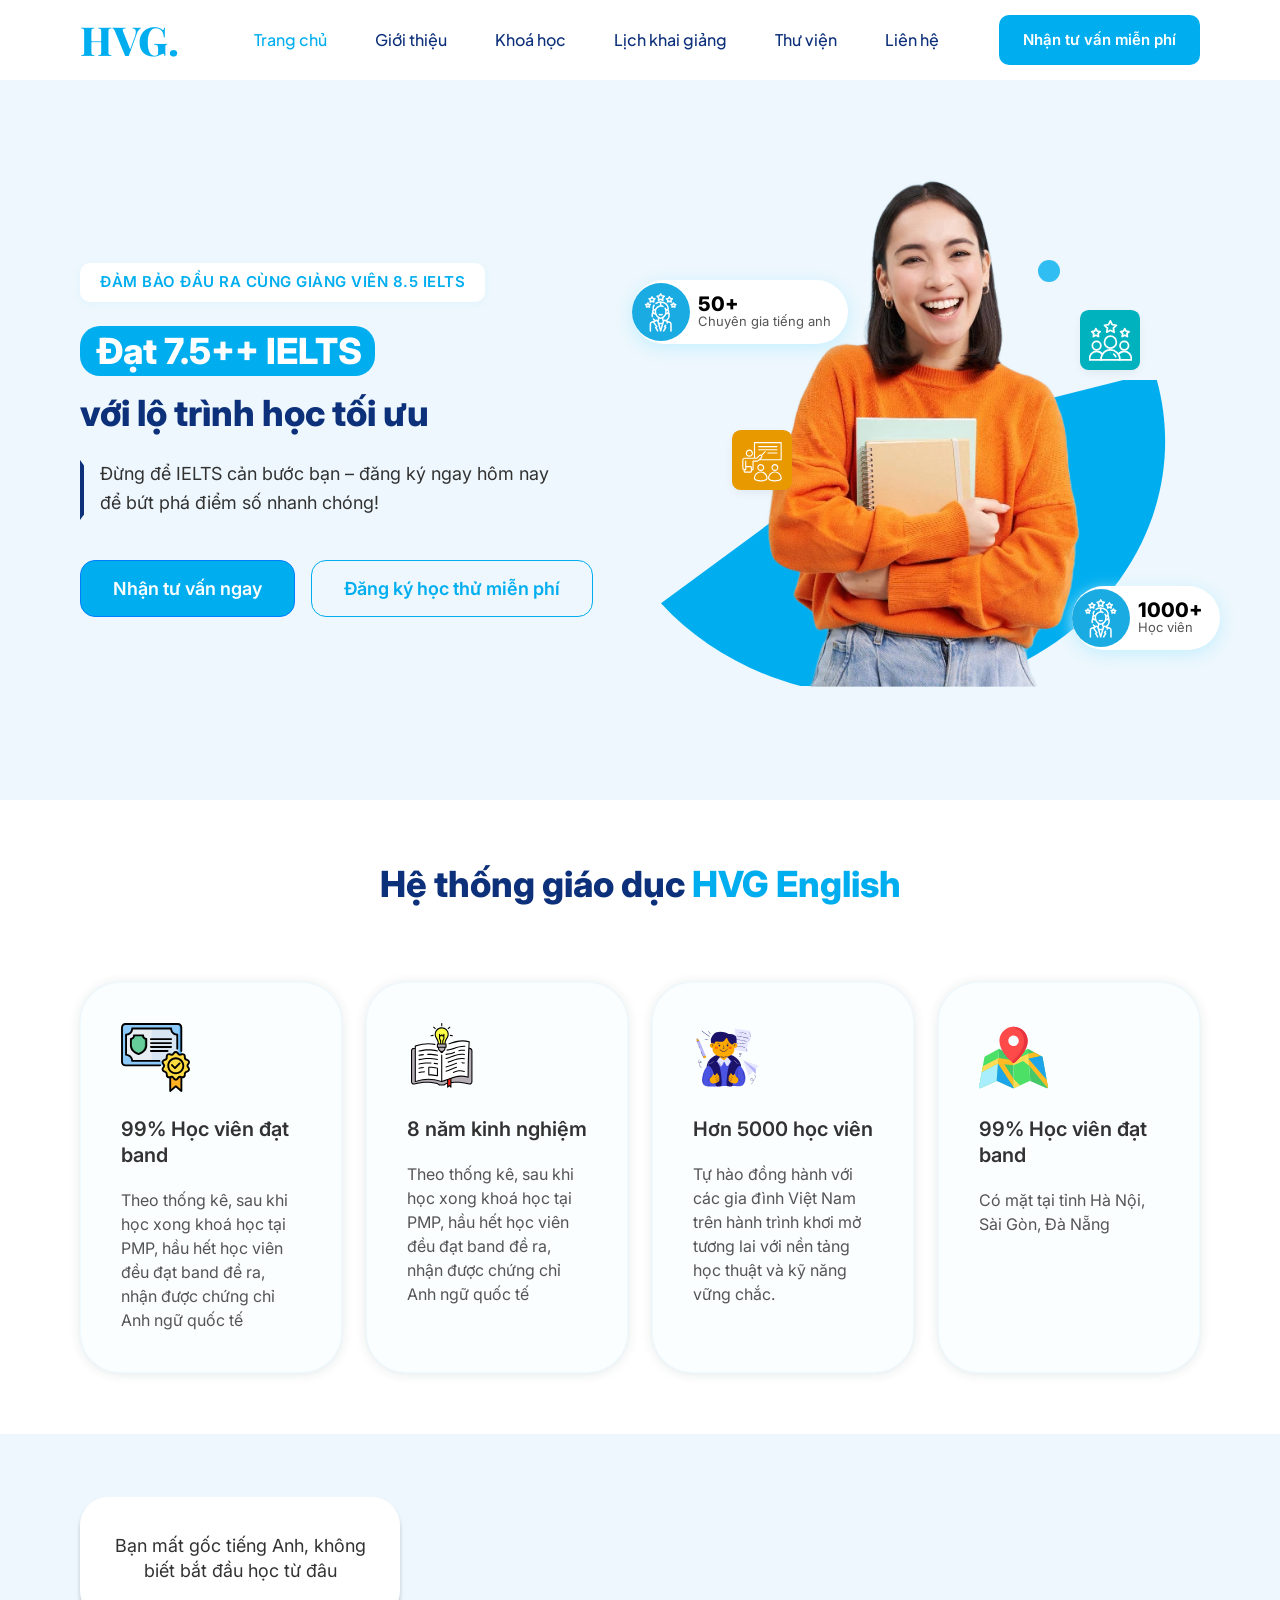
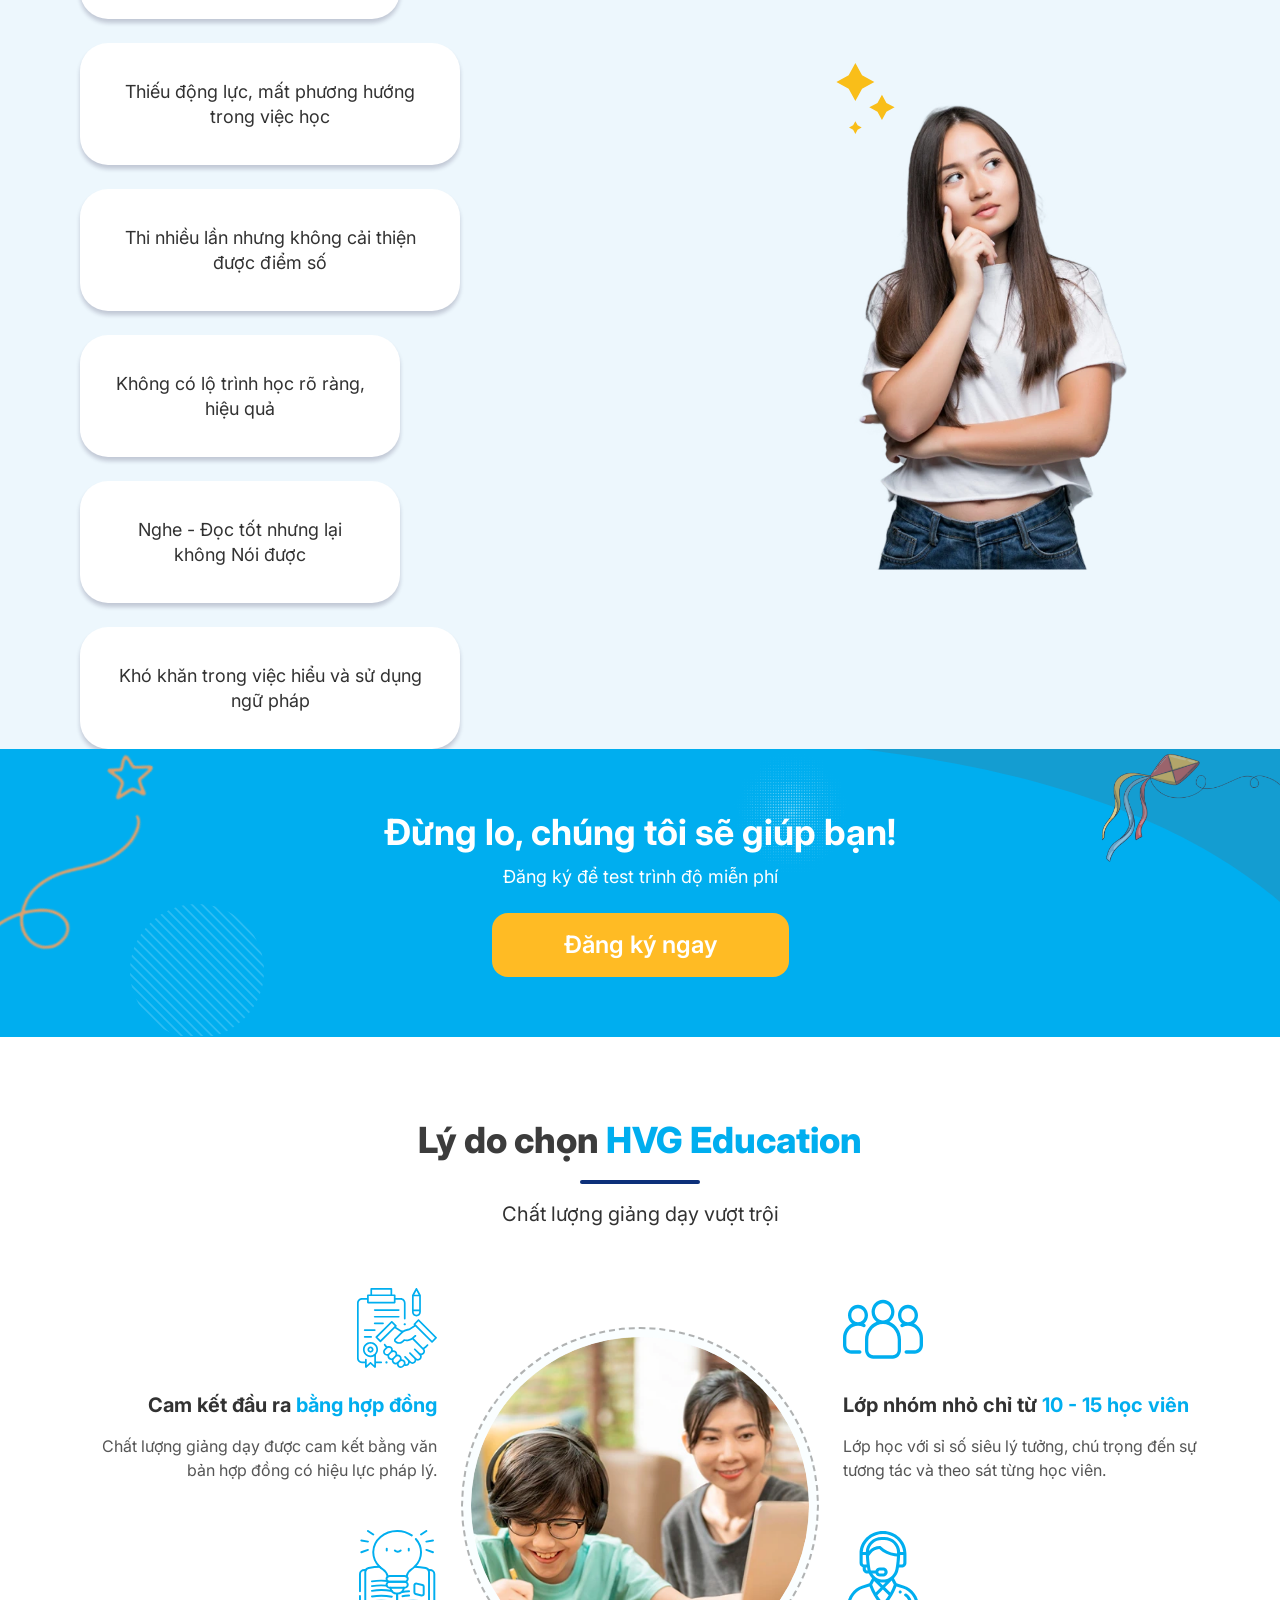
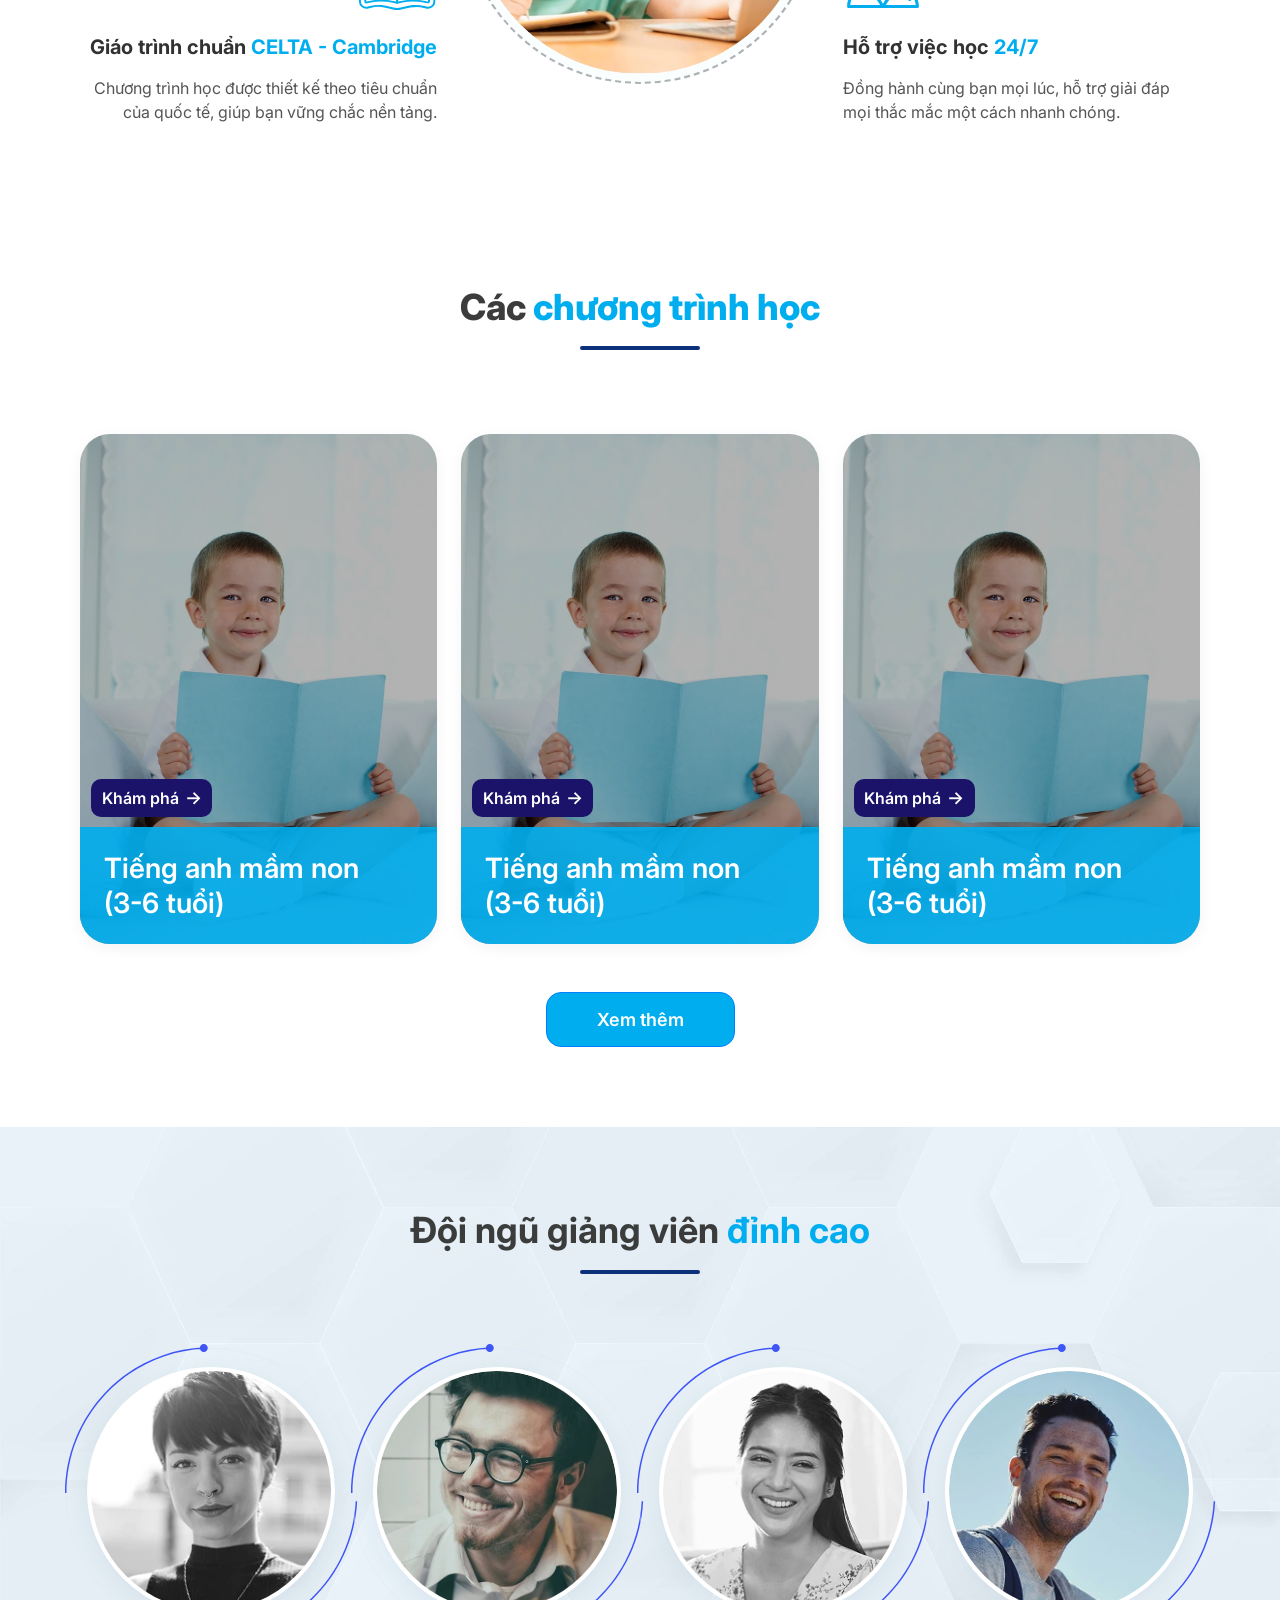
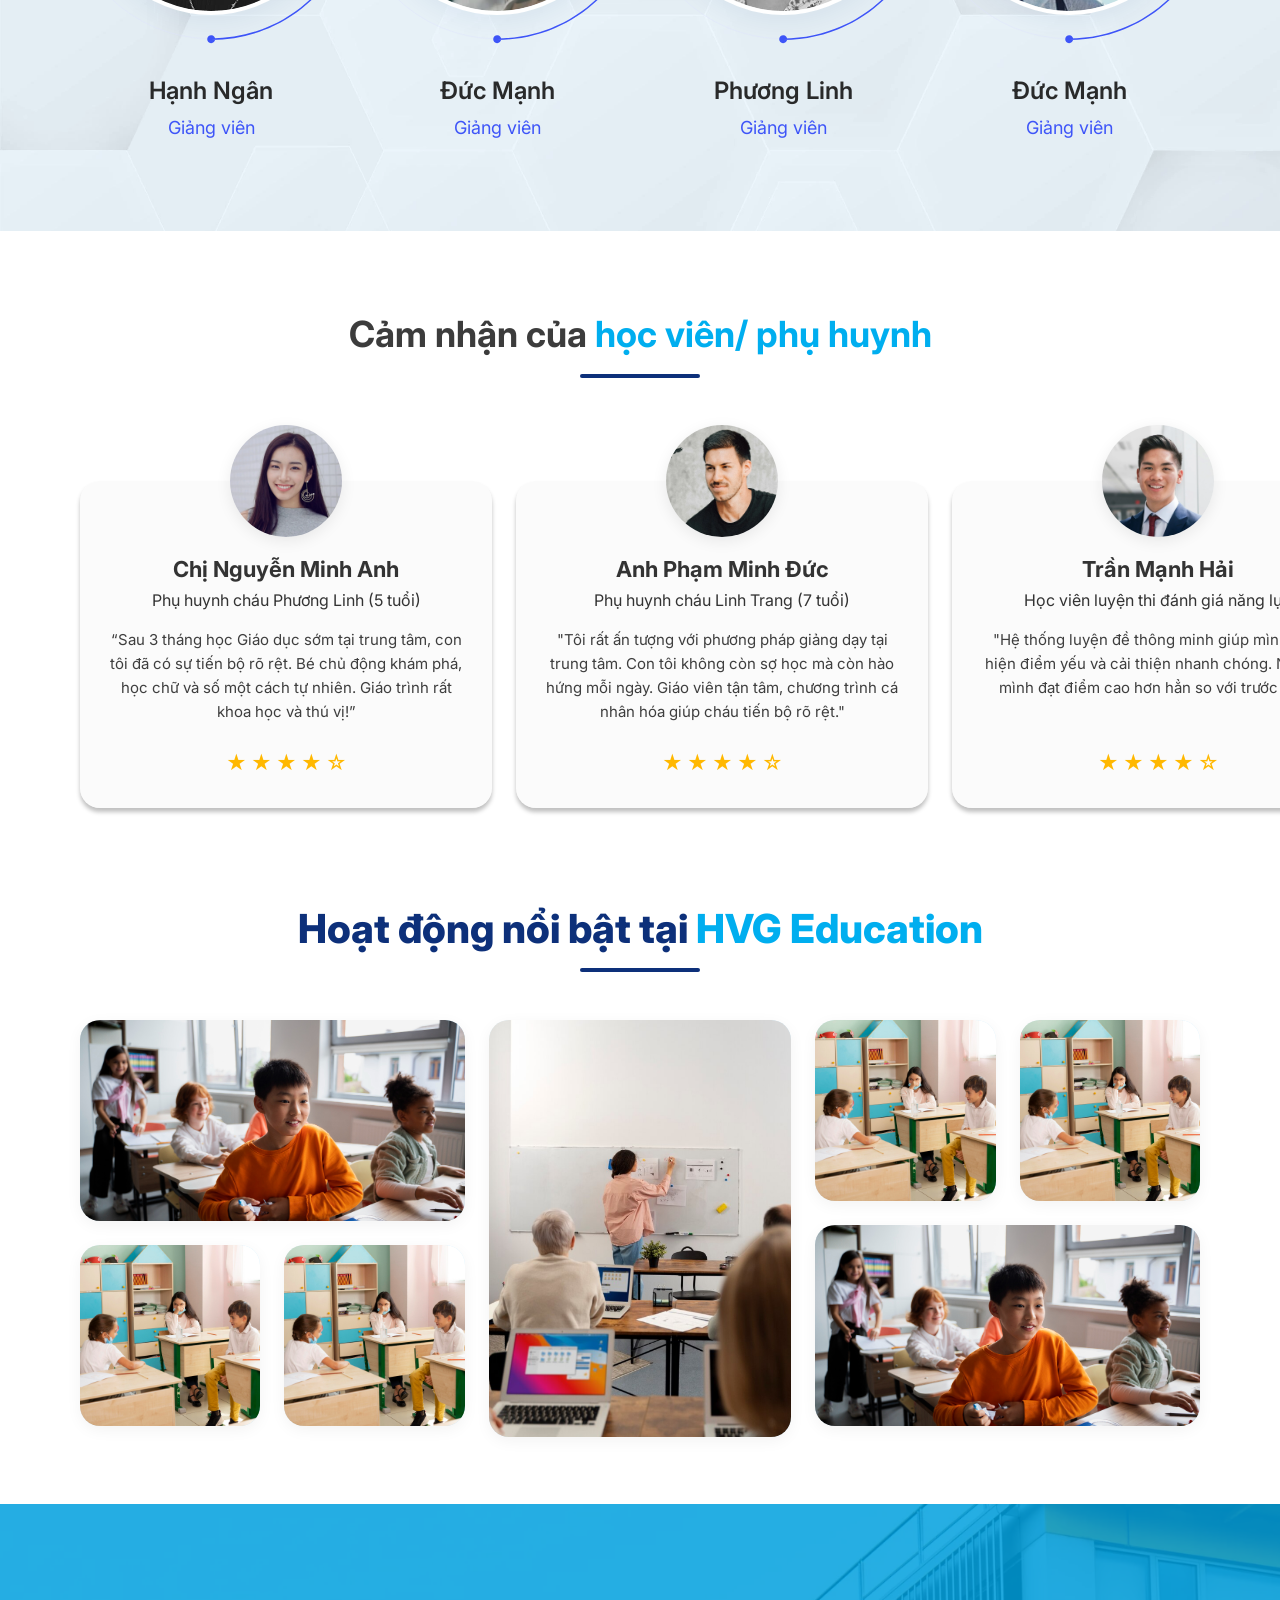
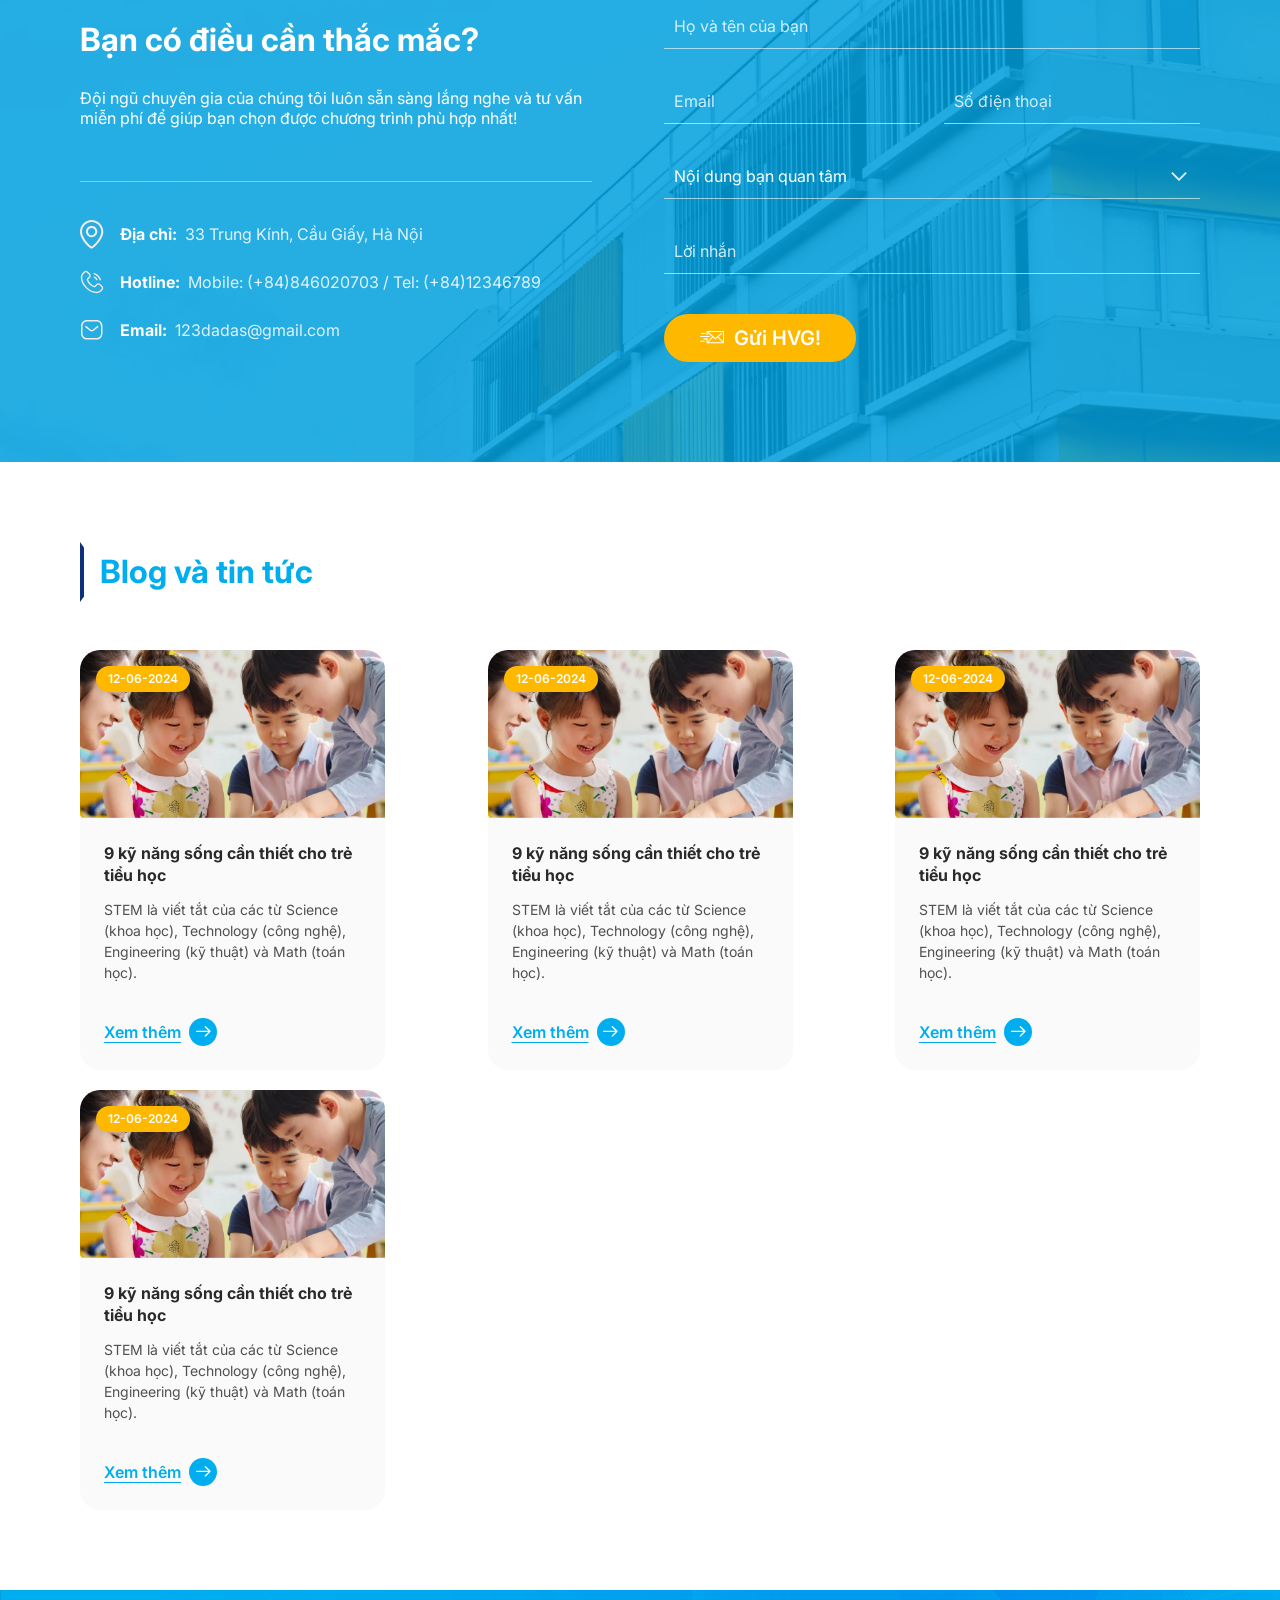
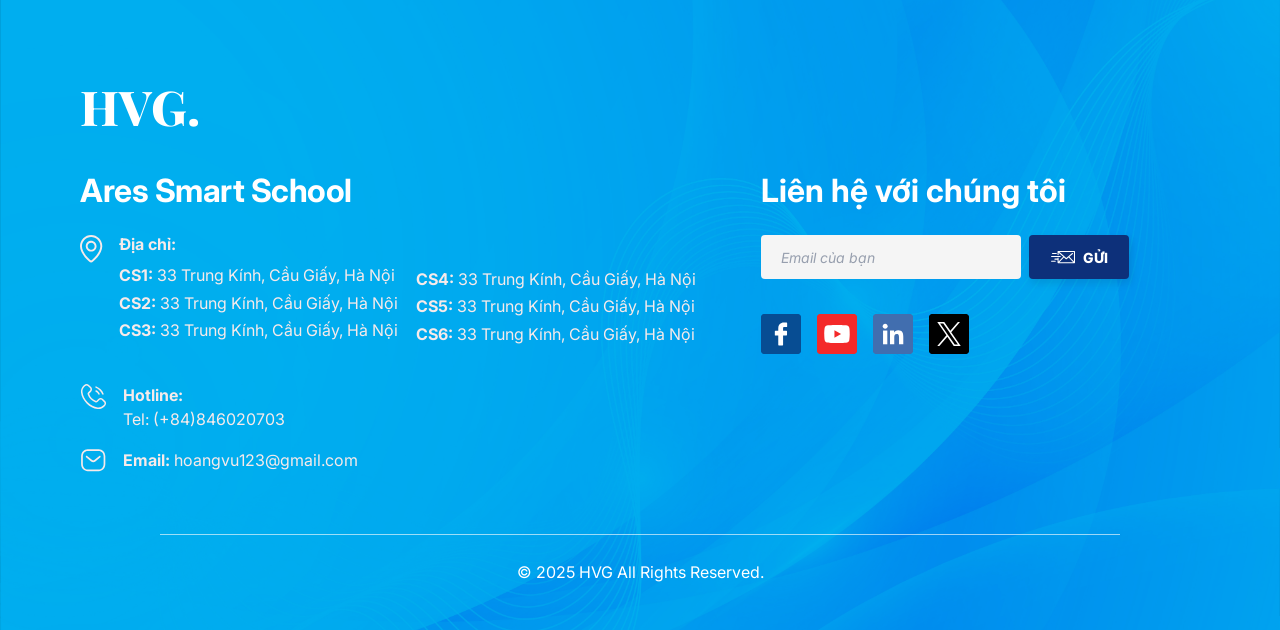
==== commit 7dc90a62: "update link for sever deployment" ====
--- a/index.html
+++ b/index.html
@@ -9,20 +9,20 @@
     <link href="https://cdn.jsdelivr.net/npm/bootstrap@5.3.3/dist/css/bootstrap.min.css" rel="stylesheet"
         integrity="sha384-QWTKZyjpPEjISv5WaRU9OFeRpok6YctnYmDr5pNlyT2bRjXh0JMhjY6hW+ALEwIH" crossorigin="anonymous">
 
-    <link rel="stylesheet" href="/styles/global.css">
-    <link rel="stylesheet" href="/styles/navbar.css">
-    <link rel="stylesheet" href="/styles/footer.css">
-    <link rel="stylesheet" href="/styles/hero.css">
-    <link rel="stylesheet" href="/styles/edu-system.css">
-    <link rel="stylesheet" href="/styles/problems.css">
-    <link rel="stylesheet" href="/styles/cta-banner.css">
-    <link rel="stylesheet" href="/styles/why-choose.css">
-    <link rel="stylesheet" href="/styles/courses.css">
-    <link rel="stylesheet" href="/styles/teachers.css">
-    <link rel="stylesheet" href="/styles/testimonials.css">
-    <link rel="stylesheet" href="/styles/gallery.css">
-    <link rel="stylesheet" href="/styles/contact.css">
-    <link rel="stylesheet" href="/styles/blog.css">
+    <link rel="stylesheet" href="styles/global.css">
+    <link rel="stylesheet" href="styles/navbar.css">
+    <link rel="stylesheet" href="styles/footer.css">
+    <link rel="stylesheet" href="styles/hero.css">
+    <link rel="stylesheet" href="styles/edu-system.css">
+    <link rel="stylesheet" href="styles/problems.css">
+    <link rel="stylesheet" href="styles/cta-banner.css">
+    <link rel="stylesheet" href="styles/why-choose.css">
+    <link rel="stylesheet" href="styles/courses.css">
+    <link rel="stylesheet" href="styles/teachers.css">
+    <link rel="stylesheet" href="styles/testimonials.css">
+    <link rel="stylesheet" href="styles/gallery.css">
+    <link rel="stylesheet" href="styles/contact.css">
+    <link rel="stylesheet" href="styles/blog.css">
     <!-- Tải thư viện jQuery trước để hỗ trợ nạp động -->
     <script src="https://code.jquery.com/jquery-3.7.1.min.js" defer></script>
     <!-- Tải thư viện Bootstrap 5 JS Bundle -->
@@ -30,7 +30,7 @@
         integrity="sha384-YvpcrYf0tY3lHB60NNkmXc5s9fDVZLESaAA55NDzOxhy9GkcIdslK1eN7N6jIeHz" crossorigin="anonymous"
         defer></script>
     <!-- Tải script chính để thực hiện nạp động header và footer -->
-    <script src="/scripts/main.js" defer></script>
+    <script src="scripts/main.js" defer></script>
 </head>
 
 <body>
--- a/styles/global.css
+++ b/styles/global.css
@@ -81,6 +81,13 @@
   }
 }
 
+@media (max-width: 576px) {
+  .container {
+    padding: 0 15px; /* Giảm khoảng cách lề hơn nữa trên di động siêu nhỏ để tăng diện tích hiển thị nội dung */
+  }
+}
+
+
 /* Nút bấm tiêu chuẩn hóa */
 .btn {
   display: inline-flex;
--- a/styles/navbar.css
+++ b/styles/navbar.css
@@ -1,5 +1,4 @@
 header {
-  position: fixed;
   top: 0;
   left: 0;
   width: 100%;
@@ -122,3 +121,38 @@
     padding: 20px;
   }
 }
+
+@media (max-width: 576px) {
+  .navbar-inner-container {
+    /* Đồng bộ khoảng cách lề hai bên với container chính trên màn hình mobile nhỏ */
+    padding: 0 15px;
+  }
+}
+
+/* Tối ưu hóa kích thước menu điều hướng trên màn hình laptop từ 992px đến 1200px (bao gồm màn hình 1024px) 
+   để các liên kết không bị xuống dòng hoặc tràn màn hình do không gian ngang hẹp */
+@media (min-width: 992px) and (max-width: 1200px) {
+  .navbar-inner-container {
+    /* Giảm padding hai bên để tối ưu hóa không gian cho menu */
+    padding: 0 30px;
+  }
+
+  .navbar-nav {
+    /* Giảm khoảng cách giữa các mục menu chính */
+    gap: 12px !important;
+  }
+
+  .nav-link {
+    /* Giảm cỡ chữ và khoảng cách đệm của các liên kết để chúng nằm gọn trên một dòng */
+    font-size: 14px !important;
+    padding: 6px 8px !important;
+    white-space: nowrap;
+  }
+
+  .btn-consult {
+    /* Điều chỉnh nhẹ kích thước nút kêu gọi hành động để đồng bộ với menu */
+    font-size: 14px;
+    padding: 10px 16px;
+    height: 44px;
+  }
+}
--- a/styles/footer.css
+++ b/styles/footer.css
@@ -225,12 +225,111 @@
 }
 
 /* Thiết kế responsive cho các phần tử chữ trong Footer */
-@media (max-width: 600px) {
-  .footer-brand .brand-name {
-    font-size: 26px;
-  }
-  
+@media (max-width: 991px) {
+  footer {
+    /* Giảm padding chân trang trên tablet để cân xứng với tỷ lệ màn hình */
+    padding: 40px 0 25px;
+  }
+
+  .footer-brand .logo-text-light {
+    /* Giảm cỡ chữ logo trên tablet */
+    font-size: 38px;
+  }
+
+  .brand-name {
+    /* Giảm cỡ chữ tên thương hiệu trên tablet */
+    font-size: 28px;
+  }
+
   .newsletter-title {
-    font-size: 26px;
-  }
-}
+    /* Giảm cỡ chữ tiêu đề đăng ký trên tablet */
+    font-size: 28px;
+  }
+
+  .branches-column h4 {
+    /* Giảm cỡ chữ tiêu đề chi nhánh trên tablet */
+    font-size: 15px;
+  }
+
+  .branches-column p {
+    /* Giảm cỡ chữ địa chỉ trên tablet */
+    font-size: 15px;
+  }
+
+  .contact-item p {
+    /* Giảm cỡ chữ thông tin liên hệ trên tablet */
+    font-size: 15px;
+  }
+
+  .copyright-text {
+    /* Giảm cỡ chữ bản quyền trên tablet */
+    font-size: 15px;
+  }
+}
+
+@media (max-width: 576px) {
+  footer {
+    /* Giảm thêm padding chân trang trên di động nhỏ để tối ưu khoảng trống */
+    padding: 25px 0 15px !important;
+  }
+
+  .footer-brand .logo-text-light {
+    /* Giảm thêm cỡ chữ logo trên di động nhỏ */
+    font-size: 28px !important;
+  }
+
+  .brand-name {
+    /* Giảm thêm cỡ chữ tên thương hiệu trên di động nhỏ */
+    font-size: 24px !important;
+  }
+
+  .newsletter-title {
+    /* Giảm thêm cỡ chữ tiêu đề đăng ký trên di động nhỏ */
+    font-size: 24px !important;
+  }
+
+  .branches-column h4 {
+    /* Giảm thêm cỡ chữ tiêu đề chi nhánh trên di động nhỏ */
+    font-size: 14px !important;
+  }
+
+  .branches-column p {
+    /* Giảm thêm cỡ chữ địa chỉ trên di động nhỏ */
+    font-size: 14px !important;
+  }
+
+  .contact-item p {
+    /* Giảm thêm cỡ chữ thông tin liên hệ trên di động nhỏ */
+    font-size: 14px !important;
+  }
+
+  .copyright-text {
+    /* Giảm thêm cỡ chữ bản quyền trên di động nhỏ */
+    font-size: 14px !important;
+  }
+}
+
+/* Tối ưu hóa cho màn hình di động siêu nhỏ (s: 320px) để không bị tràn ô input và đưa tên thương hiệu về 1 dòng */
+@media (max-width: 320px) {
+  .brand-name {
+    /* Giảm cỡ chữ để đảm bảo dòng tên thương hiệu hiển thị gọn trên một dòng */
+    font-size: 20px !important;
+  }
+
+  .newsletter-input {
+    /* Giảm chiều ngang của ô input và cho phép tự động co giãn theo container */
+    flex: 1 !important;
+    width: auto !important;
+    min-width: 0 !important;
+    padding: 10px 12px !important;
+  }
+
+  .btn-send-email {
+    /* Giữ độ rộng vừa đủ cho nút gửi để hiển thị trọn vẹn icon và chữ GỬI */
+    flex-shrink: 0 !important;
+    width: 90px !important;
+    font-size: 13px !important;
+  }
+}
+
+
--- a/styles/hero.css
+++ b/styles/hero.css
@@ -45,7 +45,7 @@
   font-family: var(--font-main), sans-serif;
   font-weight: 800;
   font-size: 36px;
-  padding: 8px 30px;
+  padding: 4px 13px 3px 16px;
   border-radius: 20px;
   line-height: 1.2;
 }
@@ -70,8 +70,7 @@
 }
 
 .hero-decorline {
-  height: 52px; /* Chiều cao vạch kẻ dọc tương đương chiều cao 2 dòng text */
-  margin-top: 4px; /* Căn chỉnh nhẹ để thẳng hàng với dòng đầu tiên */
+  height: 60px;  
 }
 
 .hero-description {
@@ -152,23 +151,19 @@
 /* Nền quạt lớn màu xanh bo tròn góc sau lưng giảng viên */
 .hero-bg-fan {
   position: absolute;
-  bottom: -150px;
-  right: -50px;
-  width: 569px;
-  height: 510px; 
+  top: 200px;
+  right: -130px;
+  width: 669px;
+  height: 610px; 
   z-index: 1;
 }
 
 /* Khối hình ảnh giảng viên */
 .hero-instructor-img {
   position: absolute;
-  bottom: 55px;
-  right: 25px;
   z-index: 2;
-  height: 100%;
-  width: auto;
-  display: flex;
-  align-items: flex-end;
+  scale: 1.5;
+  top: 49px;
 }
 
 .instructor-avatar {
@@ -304,13 +299,24 @@
 
 @media (max-width: 991px) {
   .hero-section {
-    padding: 60px 0;
+    padding-top: 30px;
+    padding-bottom: 0px;
   }
   
   .hero-content {
     text-align: center;
     margin-bottom: 50px;
   }
+
+  .hero-title-pill {
+    /* Giảm cỡ chữ tiêu đề dạng viên thuốc trên tablet */
+    font-size: 32px;
+  }
+
+  .hero-subtitle {
+    /* Giảm cỡ chữ phụ đề trên tablet */
+    font-size: 32px;
+  }
   
   .hero-desc-container {
     margin: 0 auto 30px;
@@ -322,47 +328,113 @@
   }
   
   .hero-description {
+    /* Giảm cỡ chữ mô tả trên tablet */
+    font-size: 17px;
     text-align: center;
   }
   
   .hero-buttons {
     justify-content: center;
   }
+
+  .btn-hero-primary,
+  .btn-hero-secondary {
+    /* Giảm nhẹ cỡ chữ nút trên tablet */
+    font-size: 17px;
+    padding: 12px 28px;
+  }
 }
 
 @media (max-width: 576px) {
   .hero-title-pill {
-    font-size: 28px;
+    /* Giảm thêm cỡ chữ tiêu đề dạng viên thuốc trên di động nhỏ */
+    font-size: 24px !important;
     padding: 6px 20px;
   }
   
   .hero-subtitle {
-    font-size: 28px;
-  }
-  
+    /* Giảm thêm cỡ chữ phụ đề trên di động nhỏ */
+    font-size: 24px !important;
+  }
+
+  .hero-description {
+    /* Giảm thêm cỡ chữ mô tả trên di động nhỏ */
+    font-size: 15px !important;
+  }
+
+  .btn-hero-primary,
+  .btn-hero-secondary {
+    /* Giảm thêm cỡ chữ nút trên di động nhỏ */
+    font-size: 15px !important;
+    padding: 10px 24px !important;
+  }
+
+  .hero-tagline {
+    /* Giảm cỡ chữ nhãn phụ trên di động nhỏ */
+    font-size: 14px !important;
+  }
+
+  .hero-content {
+    margin-bottom: 0px;
+  }
+
+  .hero-visual {
+    margin-bottom: 30px;
+  }
+  
+  /* Ẩn quạt trang trí và hình ảnh giảng viên trên mobile theo yêu cầu */
+  .hero-bg-fan,
+  .hero-instructor-img {
+    display: none !important;
+  }
+  
+  /* Chuyển wrapper thành flexbox để xếp chồng các badge chỉ số cân đối */
   .hero-img-wrapper {
-    height: 420px;
-  }
-  
-  .hero-bg-fan {
-    width: 320px;
-    height: 250px;
+    height: auto !important;
+    display: flex !important;
+    flex-direction: column !important;
+    align-items: center !important;
+    gap: 12px !important;
+    margin-top: 20px !important;
+  }
+  
+  /* Chuyển các badge về hiển thị tĩnh bình thường thay vì absolute */
+  .hero-badge {
+    position: static !important;
+    width: fit-content !important;
+    padding: 8px 16px !important;
   }
   
   /* Ẩn các điểm trang trí nhỏ trên di động để giao diện gọn gàng */
   .decor-box, .decor-dot, .decor-shape {
+    display: none !important;
+  }
+}
+
+/* Tối ưu hóa phần hình ảnh và họa tiết trang trí của Hero Section trên màn hình laptop từ 992px đến 1200px (bao gồm màn hình 1024px) 
+   để không gian hiển thị không bị tràn và các thành phần đè lên nhau chuẩn xác */
+@media (min-width: 992px) and (max-width: 1200px) {
+  .hero-section {
+    padding: 0px;
+  }
+
+  .hero-bg-fan {
+    /* Giảm kích thước quạt trang trí để cân đối với khung hình laptop nhỏ hơn */
+    width: 400px !important;
+    height: 440px !important;
+    top: 170px !important;
+    right: 0px !important;
+  }
+
+  .hero-instructor-img {
+    /* Điều chỉnh vị trí và tỷ lệ để hình giảng viên đè lên quạt trang trí một cách chính xác */
+    top: 80px !important;
+    left: 30px !important;
+    scale: 1.3 !important;
+    z-index: 3 !important;
+  }
+
+  .decor-shape-blue-square {
     display: none;
   }
-  
-  .badge-expert {
-    left: 0px;
-    top: 50px;
-    padding: 8px 16px;
-  }
-  
-  .badge-students {
-    right: 0px;
-    bottom: 20px;
-    padding: 8px 16px;
-  }
-}
+}
--- a/styles/edu-system.css
+++ b/styles/edu-system.css
@@ -6,6 +6,7 @@
   padding: 61px 0;
   background-color: #ffffff; /* Giữ nền trắng để các thẻ nổi bật rõ ràng */
   position: relative;
+  overflow: hidden; /* Ngăn chặn bất kỳ tràn cột/thanh cuộn ngang nào ra ngoài section */
 }
 
 /* Tiêu đề phần (HVG English màu xanh ngọc, còn lại màu xanh navy đậm) */
@@ -88,11 +89,23 @@
 /* --- Responsive CSS --- */
 @media (max-width: 991px) {
   .edu-system-section {
-    padding: 60px 0;
+    /* Giảm padding trên màn hình tablet để tối ưu khoảng trống và đồng bộ hệ thống khoảng cách */
+    padding: 40px 0;
   }
   
   .edu-system-section .section-title {
+    /* Giảm cỡ chữ tiêu đề trên tablet để cân xứng */
     font-size: 30px;
+  }
+  
+  .edu-card-title {
+    /* Giảm cỡ chữ tiêu đề thẻ trên tablet */
+    font-size: 19px;
+  }
+  
+  .edu-card-desc {
+    /* Giảm nhẹ cỡ chữ mô tả trên tablet */
+    font-size: 15.5px;
   }
   
   .edu-card {
@@ -103,21 +116,66 @@
 }
 
 @media (max-width: 576px) {
+  .edu-system-section {
+    /* Giảm padding của phần hệ thống giáo dục trên mobile để gọn gàng hơn và tránh chiếm dụng nhiều diện tích */
+    padding: 25px 0 !important;
+  }
+
+  .edu-system-section .section-title-wrapper {
+    /* Giảm khoảng cách dưới tiêu đề */
+    margin-bottom: 30px !important;
+  }
+
+  .edu-cards-row {
+    /* Tạo thanh cuộn ngang mượt mà cho các edu-card trên màn hình mobile */
+    display: flex !important;
+    flex-wrap: nowrap !important;
+    overflow-x: auto !important;
+    scroll-behavior: smooth;
+    -webkit-overflow-scrolling: touch;
+    
+    /* Chừa thêm khoảng trống bên trong (padding) ở cả đầu và đáy để các hiệu ứng nổi của card không bị cắt */
+    padding-top: 15px !important;
+    margin-top: -5px !important; /* Bù trừ khoảng cách 10px gốc (10px - 15px padding-top) */
+    padding-bottom: 20px !important; /* Khoảng trống cho bóng đổ của card */
+    
+    margin-left: -15px !important; /* Tràn sát mép màn hình di động nhỏ, khớp với lề 15px của container chính */
+    margin-right: -15px !important;
+    padding-left: 15px !important; /* Tạo lề đệm bên trong cho phần tử đầu và cuối */
+    padding-right: 15px !important;
+    scrollbar-width: none; /* Ẩn thanh cuộn vật lý */
+  }
+
+  .edu-cards-row::-webkit-scrollbar {
+    display: none; /* Ẩn thanh cuộn trên Webkit */
+  }
+
+  .edu-cards-row > div {
+    /* Giữ cố định kích thước thẻ khi cuộn ngang */
+    flex: 0 0 280px !important;
+    max-width: 280px !important;
+  }
+
+  .edu-card {
+    /* Giảm nhẹ padding của card và điều chỉnh min-height cho phù hợp khi nằm ngang */
+    padding: 24px !important;
+    border-radius: 24px !important;
+    min-height: 280px !important;
+  }
+
   .edu-system-section .section-title {
-    font-size: 26px;
-  }
-  
-  .edu-card {
-    padding: 24px;
-    border-radius: 24px;
+    /* Giảm thêm cỡ chữ tiêu đề trên di động nhỏ */
+    font-size: 24px !important;
   }
   
   .edu-card-title {
-    font-size: 18px;
+    /* Giảm thêm cỡ chữ tiêu đề thẻ trên di động nhỏ */
+    font-size: 17px !important;
     margin-bottom: 12px;
   }
   
   .edu-card-desc {
-    font-size: 15px;
+    /* Giảm thêm cỡ chữ mô tả trên di động nhỏ */
+    font-size: 14px !important;
   }
 }
--- a/styles/problems.css
+++ b/styles/problems.css
@@ -110,7 +110,13 @@
 /* --- Responsive CSS cho thiết bị di động --- */
 @media (max-width: 991px) {
   .problems-section {
-    padding: 60px 0;
+    /* Giảm padding trên màn hình tablet */
+    padding: 40px 0;
+  }
+  
+  .problem-text {
+    /* Giảm cỡ chữ khó khăn trên tablet */
+    font-size: 17px;
   }
   
   .problems-visual {
@@ -137,9 +143,58 @@
   }
 }
 
+/* Tối ưu hóa phần khó khăn của học viên cho các màn hình từ laptop 1024px trở xuống 
+   để ẩn phần ảnh minh họa và đưa toàn bộ các thẻ hiển thị trên lưới so le đẹp mắt */
+@media (max-width: 1024px) {
+  /* Loại bỏ cột ảnh minh họa và lấp lánh trang trí */
+  .problems-section .col-lg-5,
+  .problems-visual {
+    display: none !important;
+  }
+
+  /* Căng rộng cột chứa các thẻ khó khăn ra toàn bộ 100% chiều ngang */
+  .problems-section .col-lg-7 {
+    width: 100% !important;
+    flex: 0 0 100% !important;
+    max-width: 100% !important;
+  }
+
+  .problems-grid {
+    padding-bottom: 30px;
+  }
+
+  /* Căn giữa các thẻ khó khăn trong hàng để phân bổ bố cục cân đối khi ẩn ảnh minh họa bên phải */
+  .problem-row {
+    justify-content: center !important;
+  }
+
+  /* Khôi phục lại thiết kế grid so le (asymmetric grid) giống như trên màn hình lớn 1440px */
+  .card-w-1 {
+    flex: 1 1 275px !important;
+    max-width: 320px !important;
+  }
+
+  .card-w-2 {
+    flex: 1.2 1 340px !important;
+    max-width: 380px !important;
+  }
+
+  .card-w-3 {
+    flex: 1.2 1 337px !important;
+    max-width: 380px !important;
+  }
+
+  .card-w-4 {
+    flex: 1 1 282px !important;
+    max-width: 320px !important;
+  }
+}
+
+/* Tối ưu hóa cho màn hình di động (Mobile L, M, S) để các thẻ khó khăn có độ rộng bằng nhau */
 @media (max-width: 576px) {
   .problems-section {
-    padding: 40px 0;
+    /* Giảm padding trên màn hình di động */
+    padding: 25px 0 !important;
   }
   
   .problems-visual {
@@ -155,6 +210,13 @@
   }
   
   .problem-text {
-    font-size: 16px; /* Giảm nhẹ cỡ chữ trên di động */
-  }
-}
+    /* Giảm thêm cỡ chữ khó khăn trên di động nhỏ */
+    font-size: 15px !important;
+  }
+
+  /* Đưa toàn bộ các thẻ khó khăn về độ rộng bằng nhau (100%) trên thiết bị di động */
+  .card-w-1, .card-w-2, .card-w-3, .card-w-4 {
+    flex: 1 1 100% !important;
+    max-width: 100% !important;
+  }
+}
--- a/styles/cta-banner.css
+++ b/styles/cta-banner.css
@@ -125,7 +125,8 @@
 /* --- Responsive CSS --- */
 @media (max-width: 991px) {
   .cta-banner-section {
-    padding: 50px 0;
+    /* Giảm padding trên màn hình tablet */
+    padding: 35px 0;
   }
 
   .cta-title {
@@ -150,15 +151,24 @@
 
 @media (max-width: 576px) {
   .cta-banner-section {
-    padding: 40px 0;
+    /* Giảm padding trên màn hình di động */
+    padding: 25px 0;
   }
 
   .cta-title {
-    font-size: 24px;
+    /* Giảm thêm cỡ chữ tiêu đề trên di động nhỏ */
+    font-size: 22px !important;
+  }
+
+  .cta-subtitle {
+    /* Giảm thêm cỡ chữ mô tả trên di động nhỏ */
+    font-size: 14px !important;
+    margin-bottom: 16px;
   }
 
   .btn-cta-submit {
-    font-size: 18px;
+    /* Giảm thêm cỡ chữ nút trên di động nhỏ */
+    font-size: 16px !important;
     padding: 10px 30px;
     width: 100%; /* Đưa nút bấm về full width trên mobile để dễ tương tác */
     max-width: 280px;
--- a/styles/why-choose.css
+++ b/styles/why-choose.css
@@ -134,15 +134,28 @@
 
 @media (max-width: 991px) {
   .why-choose-section {
-    padding: 60px 0;
+    /* Giảm padding trên màn hình tablet để tối ưu khoảng trống */
+    padding: 40px 0;
   }
   
   .why-title {
+    /* Giảm cỡ chữ tiêu đề chính trên tablet */
     font-size: 30px;
   }
   
   .why-subtitle {
+    /* Giảm cỡ chữ phụ đề trên tablet */
     font-size: 18px;
+  }
+
+  .feature-title {
+    /* Giảm cỡ chữ tiêu đề tính năng trên tablet */
+    font-size: 19px;
+  }
+
+  .feature-desc {
+    /* Giảm cỡ chữ mô tả tính năng trên tablet */
+    font-size: 15.5px;
   }
   
   /* Ẩn vòng tròn trung tâm trên mobile/tablet để tránh chật chội */
@@ -159,24 +172,27 @@
     margin-bottom: 2rem;
   }
   
-  /* Căn lề trái toàn bộ tính năng ở cột bên trái khi ở màn hình nhỏ */
-  .left-features .feature-item {
-    align-items: flex-start !important;
-    text-align: left !important;
+  /* Căn giữa toàn bộ tính năng (icon, tiêu đề, mô tả) ở cả hai cột khi ở màn hình máy tính bảng và di động */
+  .feature-item {
+    align-items: center !important;
+    text-align: center !important;
   }
 }
 
 @media (max-width: 576px) {
   .why-choose-section {
-    padding: 40px 0;
+    /* Giảm padding trên màn hình di động nhỏ để gọn gàng hơn */
+    padding: 25px 0;
   }
   
   .why-title {
-    font-size: 26px;
+    /* Giảm thêm cỡ chữ tiêu đề chính trên di động nhỏ */
+    font-size: 24px !important;
   }
   
   .why-subtitle {
-    font-size: 16px;
+    /* Giảm thêm cỡ chữ phụ đề trên di động nhỏ */
+    font-size: 15px !important;
   }
   
   .feature-icon {
@@ -186,11 +202,13 @@
   }
   
   .feature-title {
-    font-size: 18px;
+    /* Giảm thêm cỡ chữ tiêu đề tính năng trên di động nhỏ */
+    font-size: 17px !important;
     margin-bottom: 8px;
   }
   
   .feature-desc {
-    font-size: 15px;
-  }
-}
+    /* Giảm thêm cỡ chữ mô tả tính năng trên di động nhỏ */
+    font-size: 14px !important;
+  }
+}
--- a/styles/courses.css
+++ b/styles/courses.css
@@ -6,6 +6,7 @@
   background-color: #ffffff; /* Nền trắng sạch sẽ */
   padding: 80px 0;
   position: relative;
+  overflow: hidden; /* Ngăn chặn bất kỳ tràn cột/thanh cuộn ngang nào ra ngoài section */
 }
 
 /* --- Danh sách thẻ khóa học --- */
@@ -144,16 +145,144 @@
   padding: 13px 50px;
 }
 
+/* ==========================================================================
+   Courses Page Header & Tabs - Tiêu đề & Danh mục bộ lọc khóa học
+   ========================================================================== */
+
+/* Cấu trúc tiêu đề phần khóa học để căn giữa nội dung gọn gàng */
+.courses-header {
+  margin-bottom: 40px;
+  text-align: center;
+}
+
+/* Tiêu đề trang khóa học sử dụng cỡ chữ 36px dày dặn theo Figma */
+.courses-title {
+  font-family: var(--font-main), sans-serif;
+  font-size: 36px;
+  font-weight: 700;
+  color: var(--text-darker);
+  margin-bottom: 16px;
+  line-height: 1.25;
+}
+
+/* Điểm nhấn nổi bật tên thương hiệu HVG Education */
+.courses-title .text-highlight {
+  color: var(--primary-color);
+}
+
+/* Phụ đề mô tả chi tiết khóa học, giới hạn độ rộng để dễ đọc hơn */
+.courses-subtitle {
+  font-family: var(--font-main), sans-serif;
+  font-size: 16px;
+  color: #474747; /* Màu xám đậm giảm mỏi mắt cho người dùng */
+  line-height: 1.6;
+  max-width: 800px;
+  margin: 0 auto;
+}
+
+/* Khung chứa các tab lọc thiết lập khoảng cách và hỗ trợ tự động rớt dòng trên di động */
+.courses-tabs {
+  margin-bottom: 48px;
+  display: flex;
+  justify-content: center;
+  flex-wrap: wrap;
+  gap: 16px;
+}
+
+/* Thẻ nút danh mục thiết kế theo khuôn viên thuốc (capsule) chuẩn kích thước Figma: 163px x 42px */
+.course-tab {
+  width: 163px;
+  height: 42px;
+  border-radius: 20px;
+  border: 1px solid var(--primary-color);
+  background-color: transparent;
+  color: var(--primary-color);
+  font-family: var(--font-main), sans-serif;
+  font-size: 16px;
+  font-weight: 700;
+  cursor: pointer;
+  display: inline-flex;
+  align-items: center;
+  justify-content: center;
+  transition: var(--transition-smooth);
+}
+
+/* Trạng thái hoạt động của danh mục: đổ nền đặc xanh và đổ bóng nhẹ */
+.course-tab.active {
+  background-color: var(--primary-color);
+  color: #ffffff;
+}
+
+/* Trạng thái di chuột nhẹ để cung cấp phản hồi trực quan không quá gắt */
+.course-tab:not(.active):hover {
+  background-color: rgba(0, 174, 239, 0.08);
+  transform: translateY(-1px);
+}
+
 /* --- Responsive CSS --- */
 @media (max-width: 991px) {
   .courses-section {
-    padding: 60px 0;
-  }
-}
-
-@media (max-width: 768px) {
+    /* Giảm padding trên màn hình tablet */
+    padding: 40px 0;
+  }
+
+  .courses-title {
+    /* Giảm cỡ chữ tiêu đề trên tablet */
+    font-size: 30px;
+  }
+
+  .courses-subtitle {
+    /* Giảm cỡ chữ mô tả trên tablet */
+    font-size: 15px;
+  }
+
+  .course-tab {
+    /* Giảm cỡ chữ tab lọc trên tablet */
+    font-size: 15px;
+  }
+
+  .course-card-title {
+    /* Giảm cỡ chữ tiêu đề card trên tablet */
+    font-size: 24px;
+  }
+
+  .courses-cards-row {
+    /* Tạo thanh cuộn ngang mượt mà cho các thẻ khoá học trên tablet và di động */
+    display: flex !important;
+    flex-wrap: nowrap !important;
+    overflow-x: auto !important;
+    scroll-behavior: smooth;
+    -webkit-overflow-scrolling: touch;
+    
+    /* Ghi đè justify-content-center của Bootstrap để thanh cuộn bắt đầu từ thẻ đầu tiên bên trái thay vì bị căn giữa cắt mất lề trái */
+    justify-content: flex-start !important;
+    
+    /* Chừa thêm khoảng trống bên trong (padding) ở cả đầu và đáy để các hiệu ứng nổi của card không bị cắt */
+    padding-top: 15px !important;
+    margin-top: 25px !important; /* Bù trừ khoảng cách 40px gốc (40px - 15px padding-top) */
+    padding-bottom: 25px !important;
+    
+    margin-left: -20px !important; /* Tràn sát mép màn hình di động/tablet */
+    margin-right: -20px !important;
+    padding-left: 20px !important; /* Tạo lề đệm bên trong cho phần tử đầu và cuối */
+    padding-right: 20px !important;
+    scrollbar-width: none; /* Ẩn thanh cuộn vật lý */
+  }
+
+  .courses-cards-row::-webkit-scrollbar {
+    display: none; /* Ẩn thanh cuộn trên Chrome/Safari */
+  }
+
+  .courses-cards-row > div {
+    /* Giữ cố định kích thước thẻ khóa học khi cuộn ngang */
+    flex: 0 0 320px !important;
+    max-width: 320px !important;
+  }
+
   .course-card {
-    height: 480px; /* Giảm nhẹ chiều cao trên mobile để thon gọn hơn */
+    margin: 0 !important; /* Bỏ căn giữa margin auto cũ */
+    width: 100% !important;
+    height: 440px !important; /* Đặt chiều cao đồng nhất cho tablet */
   }
   
   .course-discover-btn {
@@ -163,15 +292,45 @@
 
 @media (max-width: 576px) {
   .courses-section {
-    padding: 40px 0;
-  }
-  
+    /* Giảm padding trên màn hình di động */
+    padding: 25px 0;
+  }
+
+  .courses-title {
+    /* Giảm thêm cỡ chữ tiêu đề trên di động nhỏ */
+    font-size: 26px !important;
+  }
+
+  .courses-subtitle {
+    /* Giảm thêm cỡ chữ mô tả trên di động nhỏ */
+    font-size: 14px !important;
+  }
+
+  .course-tab {
+    /* Giảm thêm cỡ chữ tab lọc trên di động nhỏ */
+    font-size: 14px !important;
+  }
+
+  .courses-cards-row > div {
+    /* Giảm nhẹ chiều ngang thẻ trên di động để hiển thị hé lộ thẻ tiếp theo kích thích cuộn */
+    flex: 0 0 290px !important;
+    max-width: 290px !important;
+  }
+
   .course-card {
-    height: 420px;
-    max-width: 320px;
-  }
-  
+    height: 420px !important;
+  }
+
   .course-card-title {
-    font-size: 24px; /* Giảm nhẹ font size trên màn hình rất nhỏ */
-  }
-}
+    /* Giảm thêm cỡ chữ tiêu đề card trên di động nhỏ */
+    font-size: 20px !important;
+  }
+
+  .courses-cards-row {
+    /* Điều chỉnh lề âm khớp với lề 15px của container trên mobile nhỏ để tránh bị tràn và gây lỗi cuộn ngang trang */
+    margin-left: -15px !important;
+    margin-right: -15px !important;
+    padding-left: 15px !important;
+    padding-right: 15px !important;
+  }
+}
--- a/styles/teachers.css
+++ b/styles/teachers.css
@@ -181,12 +181,41 @@
     }
 }
 
-@media (max-width: 480px) {
+@media (max-width: 991px) {
     .teachers-section {
-        padding: 60px 0;
-    }
+        /* Giảm padding trên màn hình tablet */
+        padding: 40px 0 !important;
+    }
+
     .teachers-title {
-        font-size: 28px;
+        /* Giảm cỡ chữ tiêu đề chính trên tablet */
+        font-size: 30px;
+    }
+
+    .teacher-name {
+        /* Giảm cỡ chữ tên giáo viên trên tablet */
+        font-size: 22px;
+    }
+
+    .teacher-role {
+        /* Giảm cỡ chữ chức danh trên tablet */
+        font-size: 17px;
+    }
+
+    .teacher-bg-shape {
+        /* Loại bỏ ảnh nền trang trí phía sau trên màn hình máy tính bảng và điện thoại di động */
+        display: none !important;
+    }
+}
+
+@media (max-width: 576px) {
+    .teachers-section {
+        /* Giảm padding trên màn hình di động */
+        padding: 25px 0 !important;
+    }
+    .teachers-title {
+        /* Giảm thêm cỡ chữ tiêu đề chính trên di động nhỏ */
+        font-size: 24px !important;
     }
     .teacher-avatar-container {
         width: 230px;
@@ -201,9 +230,11 @@
         height: 230px;
     }
     .teacher-name {
-        font-size: 20px;
+        /* Giảm thêm cỡ chữ tên giáo viên trên di động nhỏ */
+        font-size: 18px !important;
     }
     .teacher-role {
-        font-size: 16px;
-    }
-}
+        /* Giảm thêm cỡ chữ chức danh trên di động nhỏ */
+        font-size: 15px !important;
+    }
+}
--- a/styles/testimonials.css
+++ b/styles/testimonials.css
@@ -158,6 +158,26 @@
    ========================================================================== */
 
 @media (max-width: 1024px) {
+    .testimonials-section {
+        /* Giảm padding-top trên màn hình tablet */
+        padding-top: 40px !important;
+    }
+
+    .testimonials-title {
+        /* Giảm cỡ chữ tiêu đề chính trên tablet */
+        font-size: 30px;
+    }
+
+    .testimonial-name {
+        /* Giảm cỡ chữ tên người phản hồi trên tablet */
+        font-size: 20px;
+    }
+
+    .testimonial-subtitle {
+        /* Giảm cỡ chữ phụ đề trên tablet */
+        font-size: 15px;
+    }
+
     .testimonials-slider {
         padding-left: 40px;
         padding-right: 40px;
@@ -165,6 +185,16 @@
 }
 
 @media (max-width: 768px) {
+    .testimonials-section {
+        /* Giảm padding-top trên màn hình di động */
+        padding-top: 25px !important;
+    }
+
+    .testimonials-title {
+        /* Giảm cỡ chữ tiêu đề trên di động trung bình */
+        font-size: 28px;
+    }
+
     .testimonials-slider {
         padding-top: 56px;
         padding-left: 20px;
@@ -194,6 +224,25 @@
     }
 }
 
+@media (max-width: 576px) {
+    .testimonials-title {
+        /* Giảm thêm cỡ chữ tiêu đề chính trên di động nhỏ */
+        font-size: 24px !important;
+    }
+    .testimonial-name {
+        /* Giảm thêm cỡ chữ tên người phản hồi trên di động nhỏ */
+        font-size: 16px !important;
+    }
+    .testimonial-subtitle {
+        /* Giảm thêm cỡ chữ phụ đề trên di động nhỏ */
+        font-size: 13px !important;
+    }
+    .testimonial-text {
+        /* Giảm thêm cỡ chữ nội dung phản hồi trên di động nhỏ */
+        font-size: 13px !important;
+    }
+}
+
 @media (max-width: 480px) {
     .testimonial-card-wrapper {
         flex: 0 0 290px; /* Chiều rộng thẻ tối ưu trên điện thoại di động */
--- a/styles/gallery.css
+++ b/styles/gallery.css
@@ -140,7 +140,8 @@
 /* Giao diện trên thiết bị Tablet (màn hình dưới 992px) */
 @media (max-width: 992px) {
     .gallery-section {
-        padding: 60px 0;
+        /* Giảm padding trên màn hình tablet */
+        padding: 40px 0;
     }
     
     .gallery-title {
@@ -148,20 +149,38 @@
     }
 
     .gallery-grid {
-        flex-direction: column; /* Chuyển thành bố cục 1 cột dọc xếp chồng */
-        align-items: center;
-        gap: 24px;
+        /* Cấu hình hiển thị cuộn ngang cho các cột ảnh trên tablet */
+        display: flex !important;
+        flex-direction: row !important;
+        flex-wrap: nowrap !important;
+        overflow-x: auto !important;
+        scroll-behavior: smooth;
+        -webkit-overflow-scrolling: touch;
+        justify-content: flex-start !important;
+        
+        /* Chừa khoảng trống cho lề và bóng đổ */
+        padding-top: 10px !important;
+        padding-bottom: 20px !important;
+        margin-left: -20px !important;
+        margin-right: -20px !important;
+        padding-left: 20px !important;
+        padding-right: 20px !important;
+        scrollbar-width: none; /* Ẩn thanh cuộn vật lý */
+    }
+
+    .gallery-grid::-webkit-scrollbar {
+        display: none; /* Ẩn thanh cuộn trên Webkit */
     }
 
     .gallery-col {
-        width: 100%;
-        max-width: 600px; /* Giới hạn chiều rộng tối đa trên Tablet để ảnh không bị quá bè */
-    }
-
-    /* Ở cột giữa, ảnh đứng chuyển sang hiển thị ngang dạng 16:9 */
+        /* Cố định chiều rộng cột để cuộn ngang mượt mà */
+        flex: 0 0 320px !important;
+        max-width: 320px !important;
+    }
+
+    /* Ở cột giữa, ảnh đứng điều chỉnh chiều cao khớp với hai cột bên cạnh */
     .gallery-col-middle .item-tall {
-        aspect-ratio: 16 / 9;
-        height: auto;
+        height: 339px !important;
         flex: none;
     }
 }
@@ -169,11 +188,13 @@
 /* Giao diện trên thiết bị Di động (màn hình dưới 576px) */
 @media (max-width: 576px) {
     .gallery-section {
-        padding: 50px 0;
+        /* Giảm padding trên màn hình di động */
+        padding: 25px 0 !important;
     }
 
     .gallery-title {
-        font-size: 28px;
+        /* Giảm thêm cỡ chữ tiêu đề trên di động nhỏ */
+        font-size: 26px !important;
     }
 
     .gallery-decor-line {
@@ -181,15 +202,23 @@
         margin-top: 10px;
     }
 
-    /* Ở mobile, chuyển 2 ảnh nhỏ nằm ngang thành xếp chồng dọc */
-    .gallery-row {
-        flex-direction: column;
-        gap: 24px;
-    }
-
-    /* Quy đồng tất cả các thẻ ảnh về tỷ lệ ngang 4:3 để cuộn mượt và đồng bộ */
-    .gallery-item {
-        aspect-ratio: 4 / 3 !important;
-        height: auto !important;
-    }
-}
+    .gallery-col {
+        /* Thu nhỏ chiều rộng cột trên di động nhỏ */
+        flex: 0 0 290px !important;
+        max-width: 290px !important;
+    }
+
+    .gallery-col-middle .item-tall {
+        /* Điều chỉnh chiều cao cột giữa tương ứng với chiều rộng cột di động nhỏ */
+        height: 308px !important;
+        flex: none;
+    }
+
+    .gallery-grid {
+        /* Điều chỉnh lề âm khớp với lề 15px của container trên mobile nhỏ để tránh bị tràn và gây lỗi cuộn ngang trang */
+        margin-left: -15px !important;
+        margin-right: -15px !important;
+        padding-left: 15px !important;
+        padding-right: 15px !important;
+    }
+}
--- a/styles/contact.css
+++ b/styles/contact.css
@@ -235,7 +235,8 @@
 /* Trình duyệt từ 992px trở xuống (Tablet & Mobile) */
 @media (max-width: 992px) {
     .contact-section {
-        padding: 80px 0;
+        /* Giảm padding trên màn hình tablet */
+        padding: 40px 0;
     }
 
     .contact-info-col {
@@ -248,7 +249,29 @@
     }
 
     .contact-title {
-        font-size: 32px;
+        /* Giảm cỡ chữ tiêu đề trên tablet */
+        font-size: 28px;
+    }
+
+    .contact-desc {
+        /* Giảm cỡ chữ mô tả trên tablet */
+        font-size: 15px;
+    }
+
+    .contact-detail-text {
+        /* Giảm cỡ chữ chi tiết liên hệ trên tablet */
+        font-size: 15px;
+    }
+
+    .form-input-custom,
+    .form-select-custom {
+        /* Giảm cỡ chữ ô nhập liệu trên tablet */
+        font-size: 15px;
+    }
+
+    .btn-contact-submit {
+        /* Giảm cỡ chữ nút gửi trên tablet */
+        font-size: 18px;
     }
 
     /* Đổi hai ô Email & SĐT song song thành xếp chồng dọc */
@@ -261,11 +284,29 @@
 /* Trình duyệt dưới 576px (Điện thoại nhỏ) */
 @media (max-width: 576px) {
     .contact-section {
-        padding: 60px 0;
+        /* Giảm padding trên màn hình di động */
+        padding: 25px 0;
     }
 
     .contact-title {
-        font-size: 28px;
+        /* Giảm thêm cỡ chữ tiêu đề trên di động nhỏ */
+        font-size: 24px !important;
+    }
+
+    .contact-desc {
+        /* Giảm thêm cỡ chữ mô tả trên di động nhỏ */
+        font-size: 14px !important;
+    }
+
+    .contact-detail-text {
+        /* Giảm thêm cỡ chữ chi tiết liên hệ trên di động nhỏ */
+        font-size: 14px !important;
+    }
+
+    .form-input-custom,
+    .form-select-custom {
+        /* Giảm thêm cỡ chữ ô nhập liệu trên di động nhỏ */
+        font-size: 14px !important;
     }
 
     .contact-info-divider {
@@ -273,6 +314,8 @@
     }
 
     .btn-contact-submit {
+        /* Giảm thêm cỡ chữ nút gửi trên di động nhỏ */
+        font-size: 16px !important;
         width: 100%; /* Cho nút bấm chiếm hết chiều rộng trên Mobile để dễ bấm */
     }
 }
--- a/styles/blog.css
+++ b/styles/blog.css
@@ -94,7 +94,7 @@
     margin-bottom: 12px;
     /* Giới hạn hiển thị tối đa 2 dòng tiêu đề */
     display: -webkit-box;
-    -webkit-line-clamp: 2;
+    line-clamp: 2;
     -webkit-box-orient: vertical;
     overflow: hidden;
 }
@@ -107,7 +107,7 @@
     margin-bottom: 20px;
     /* Giới hạn hiển thị tối đa 3 dòng nội dung tóm tắt */
     display: -webkit-box;
-    -webkit-line-clamp: 3;
+    line-clamp: 3;
     -webkit-box-orient: vertical;
     overflow: hidden;
 }
@@ -162,7 +162,8 @@
 /* Trình duyệt từ 992px trở xuống (Tablet) */
 @media (max-width: 992px) {
     .blog-section {
-        padding: 60px 0;
+        /* Giảm padding trên màn hình tablet */
+        padding: 40px 0;
     }
 
     .blog-header {
@@ -170,7 +171,18 @@
     }
 
     .blog-title {
+        /* Giảm cỡ chữ tiêu đề chính trên tablet */
         font-size: 28px;
+    }
+
+    .blog-card-title {
+        /* Giảm cỡ chữ tiêu đề bài viết trên tablet */
+        font-size: 15px;
+    }
+
+    .blog-card-link {
+        /* Giảm cỡ chữ liên kết xem thêm trên tablet */
+        font-size: 15px;
     }
 
     .blog-title-marker {
@@ -186,7 +198,28 @@
 /* Trình duyệt từ 576px trở xuống (Mobile) */
 @media (max-width: 576px) {
     .blog-section {
-        padding: 50px 0;
+        /* Giảm padding trên màn hình di động */
+        padding: 25px 0;
+    }
+
+    .blog-title {
+        /* Giảm thêm cỡ chữ tiêu đề chính trên di động nhỏ */
+        font-size: 24px !important;
+    }
+
+    .blog-card-title {
+        /* Giảm thêm cỡ chữ tiêu đề bài viết trên di động nhỏ */
+        font-size: 14px !important;
+    }
+
+    .blog-card-desc {
+        /* Giảm thêm cỡ chữ mô tả bài viết trên di động nhỏ */
+        font-size: 13px !important;
+    }
+
+    .blog-card-link {
+        /* Giảm thêm cỡ chữ liên kết xem thêm trên di động nhỏ */
+        font-size: 14px !important;
     }
 
     .blog-grid {
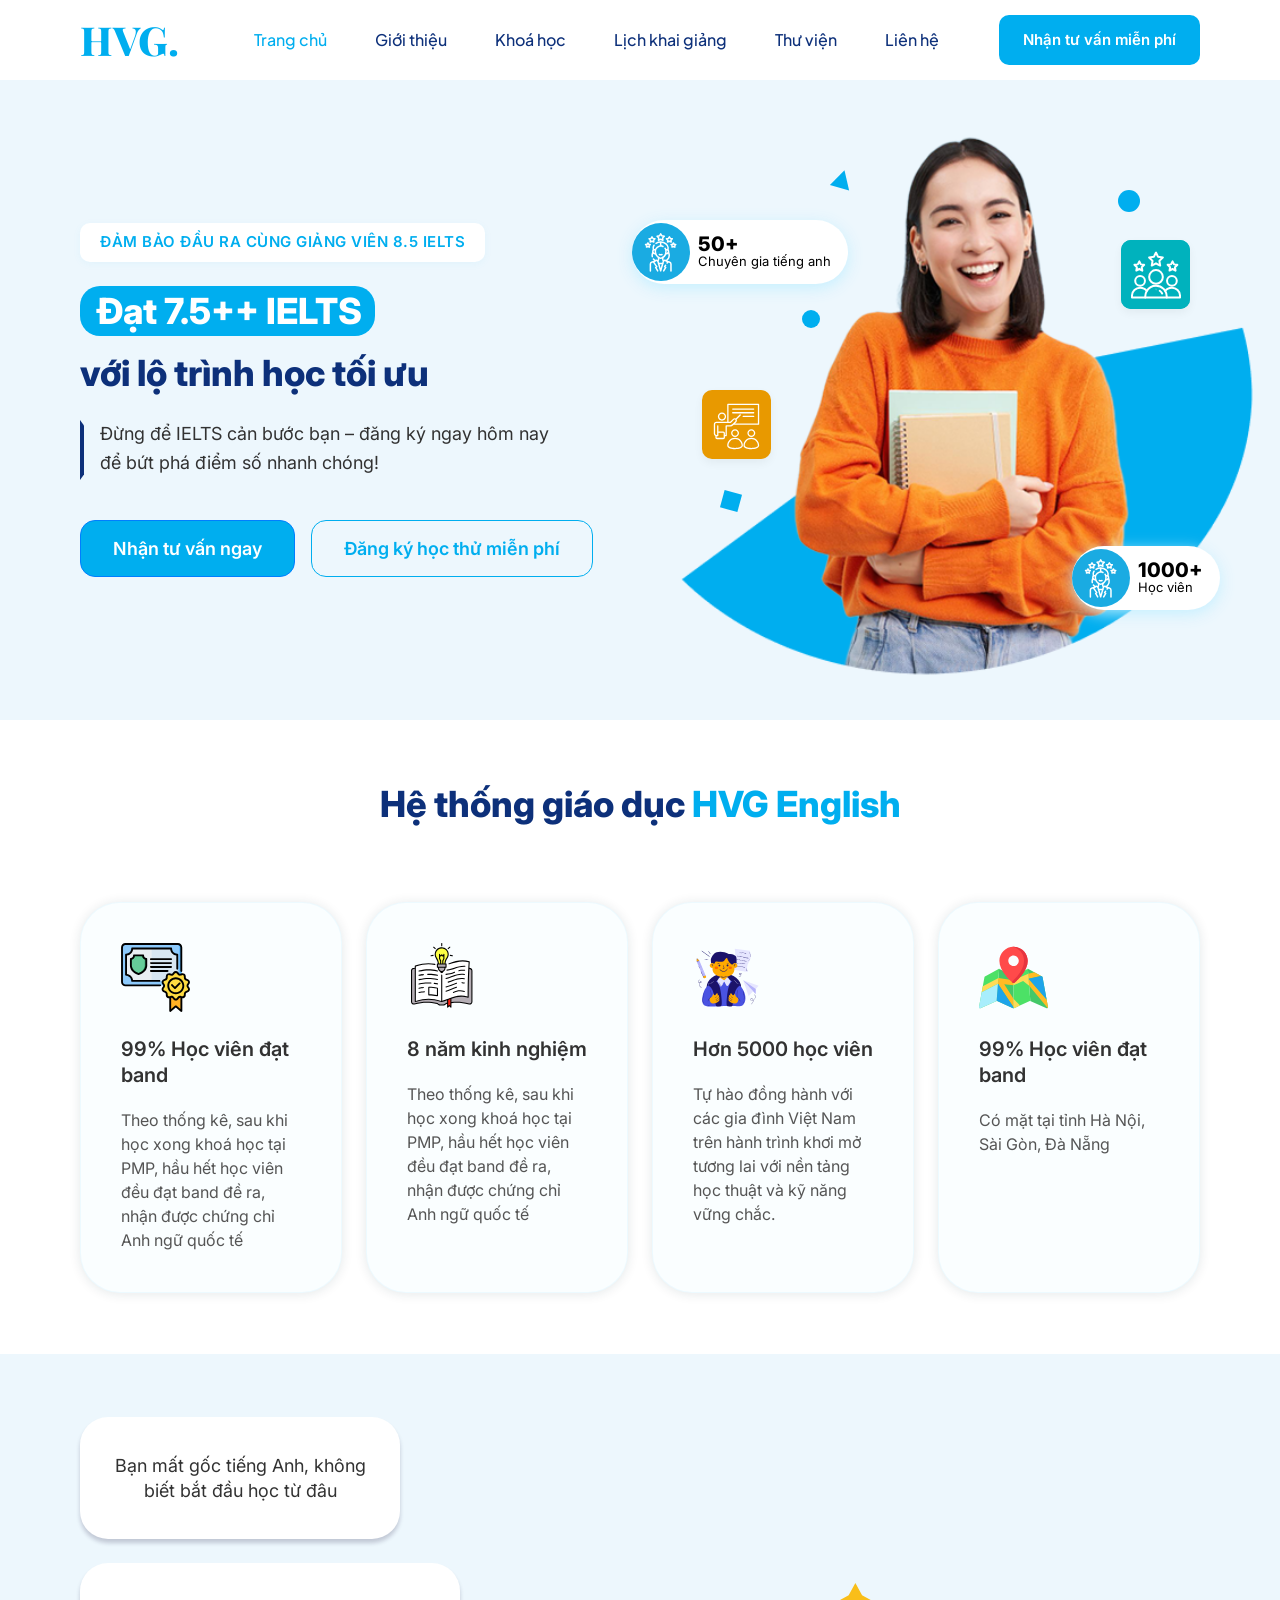
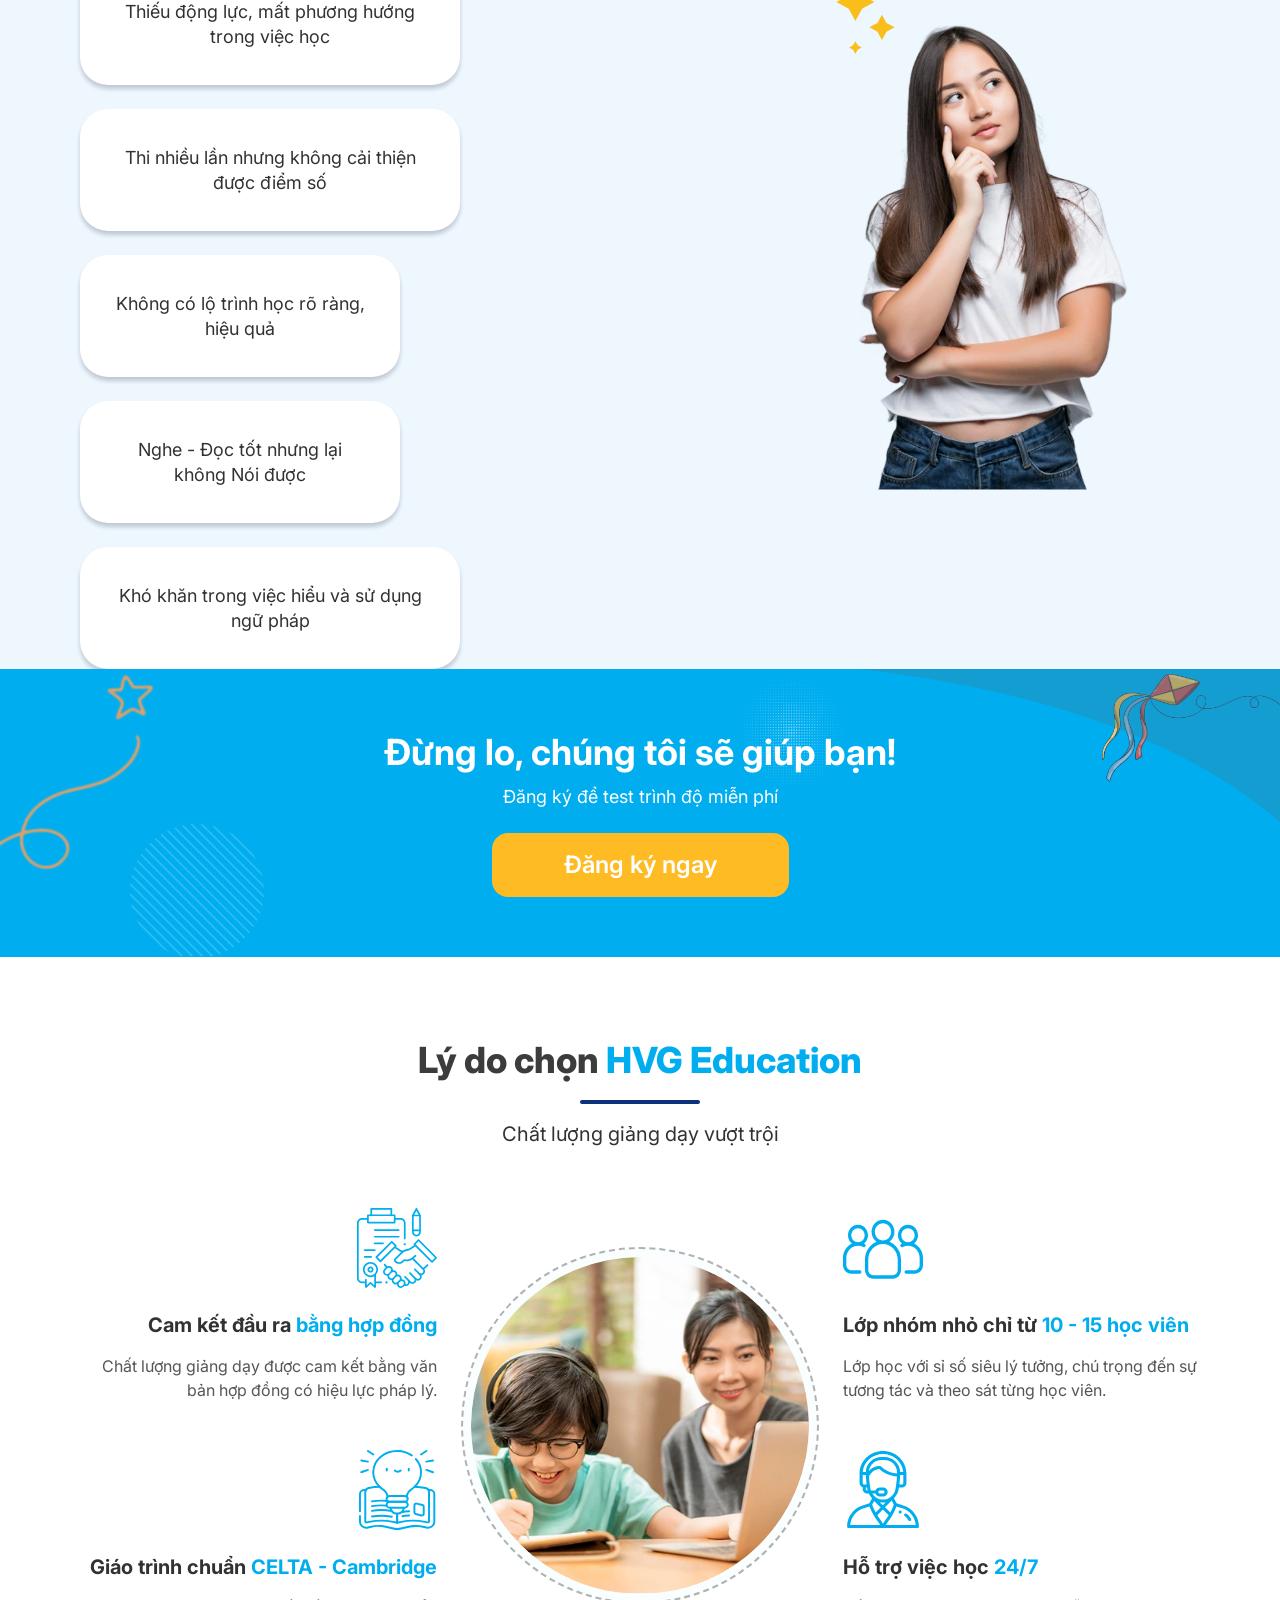
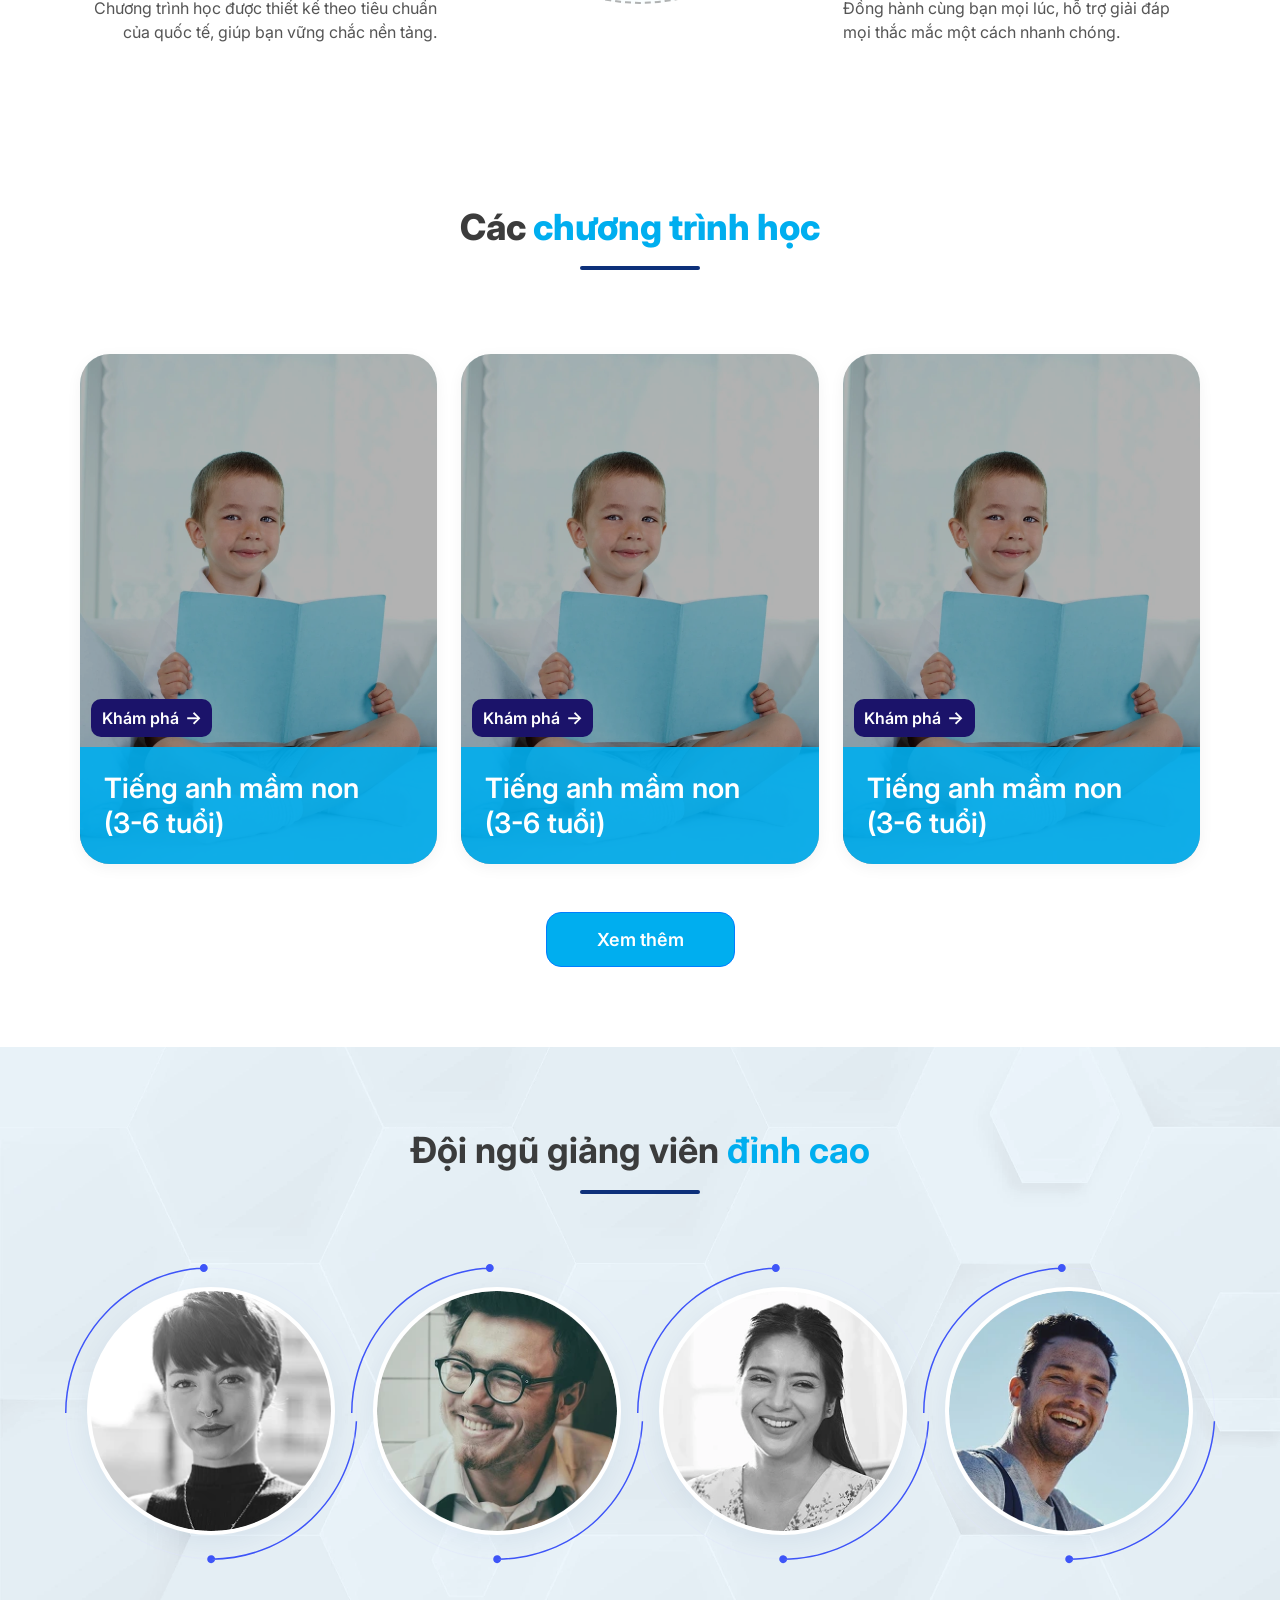
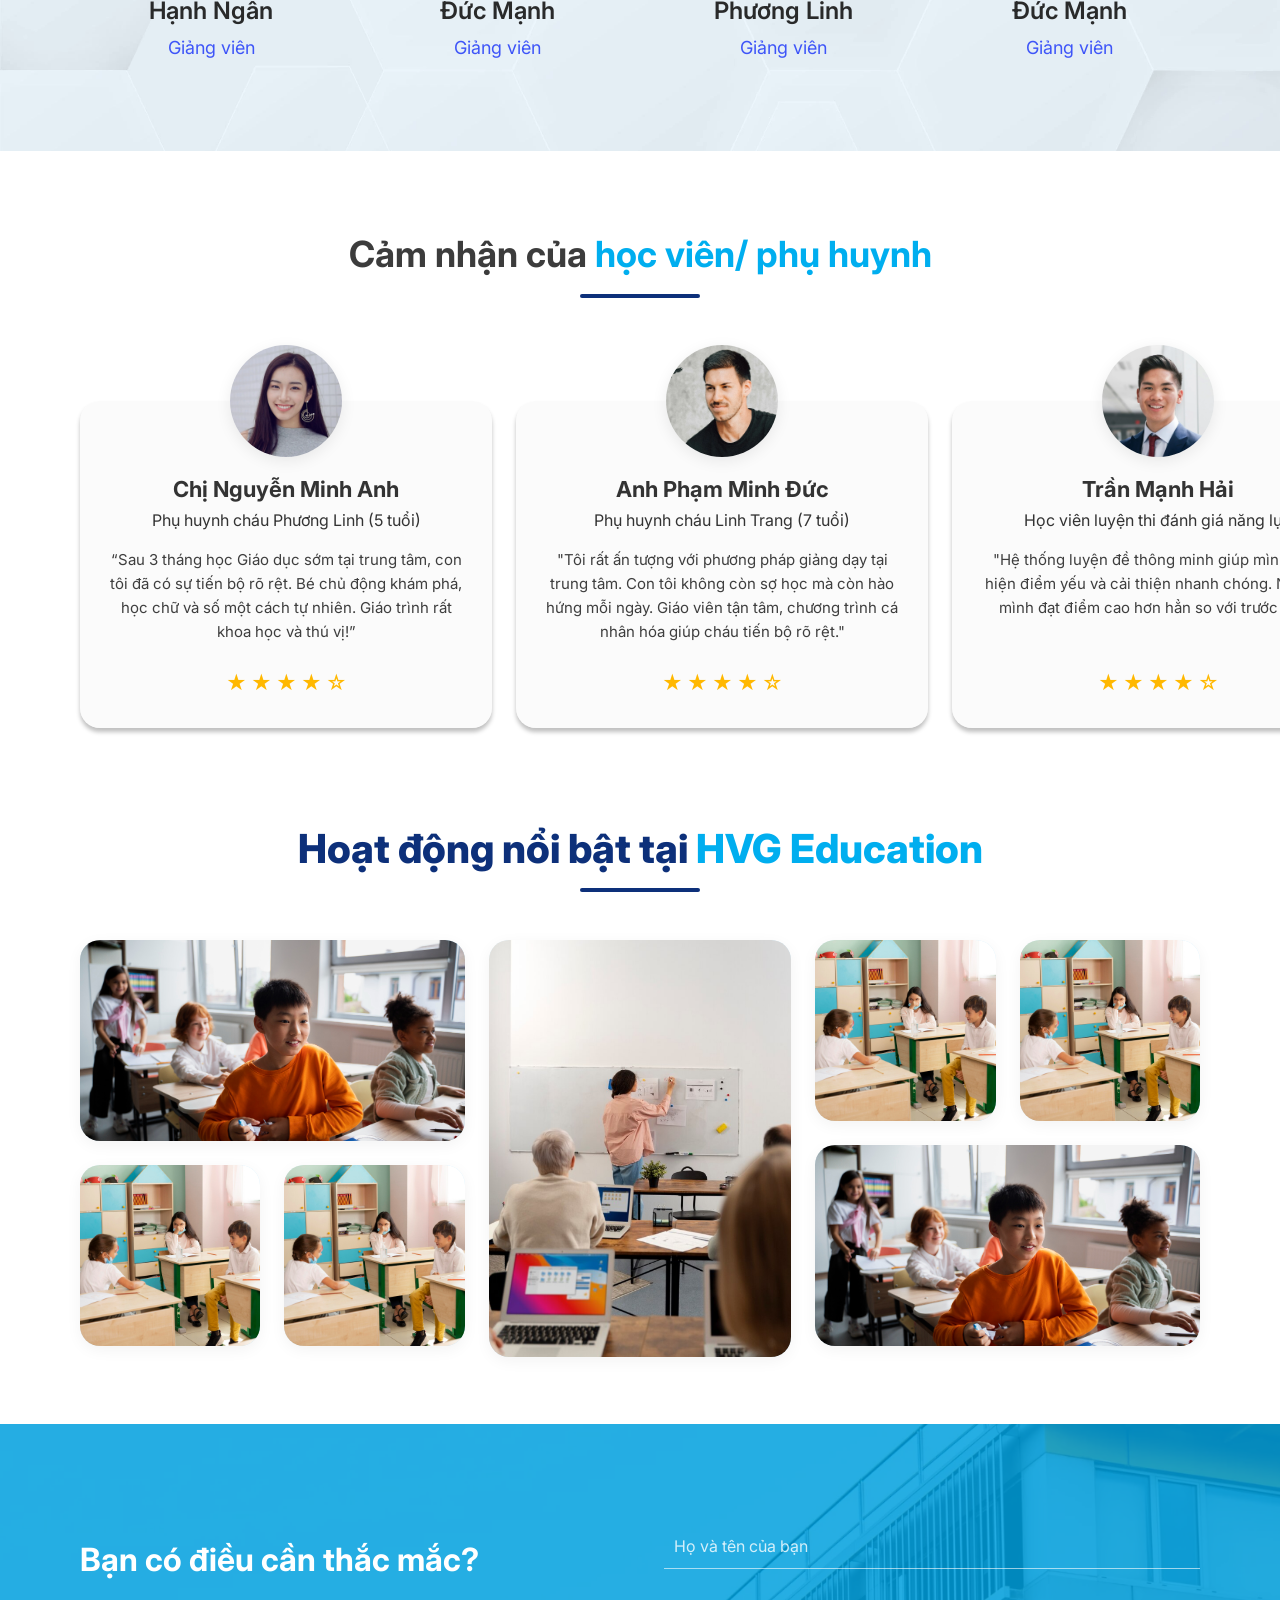
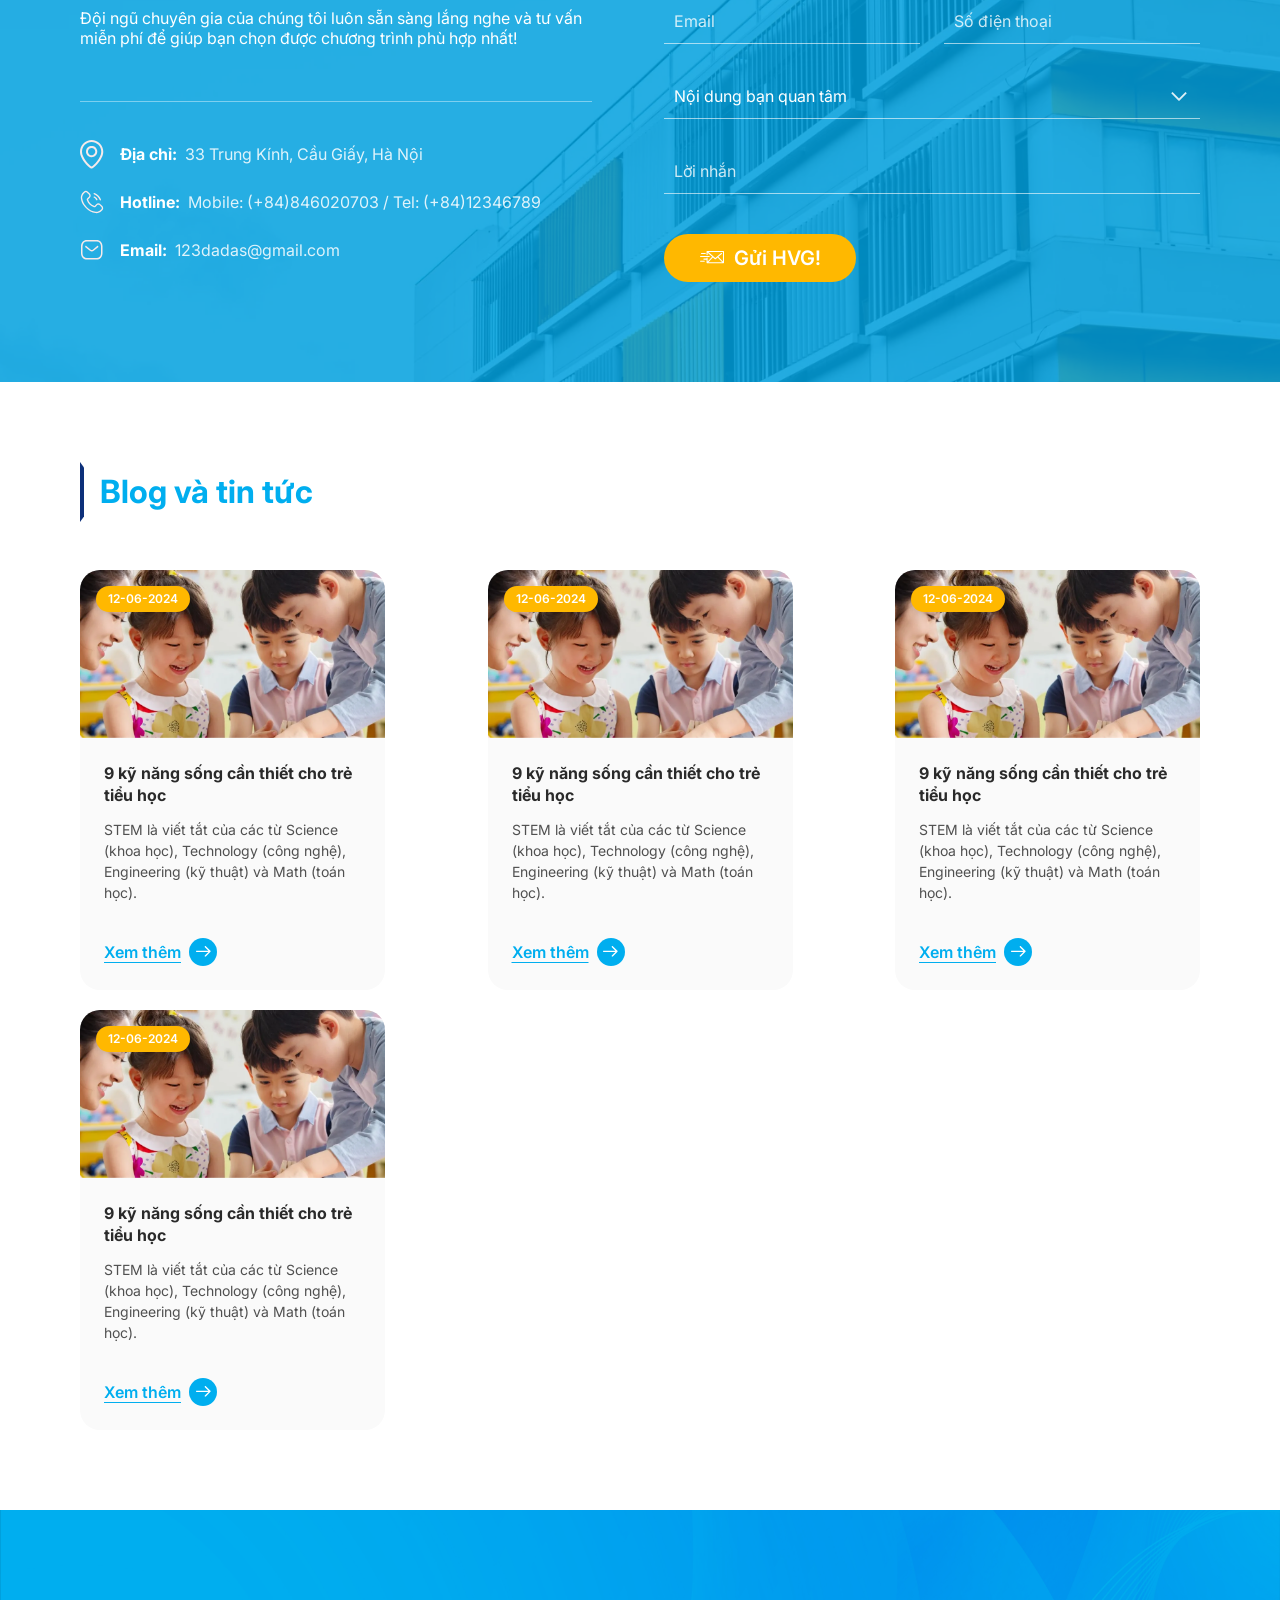
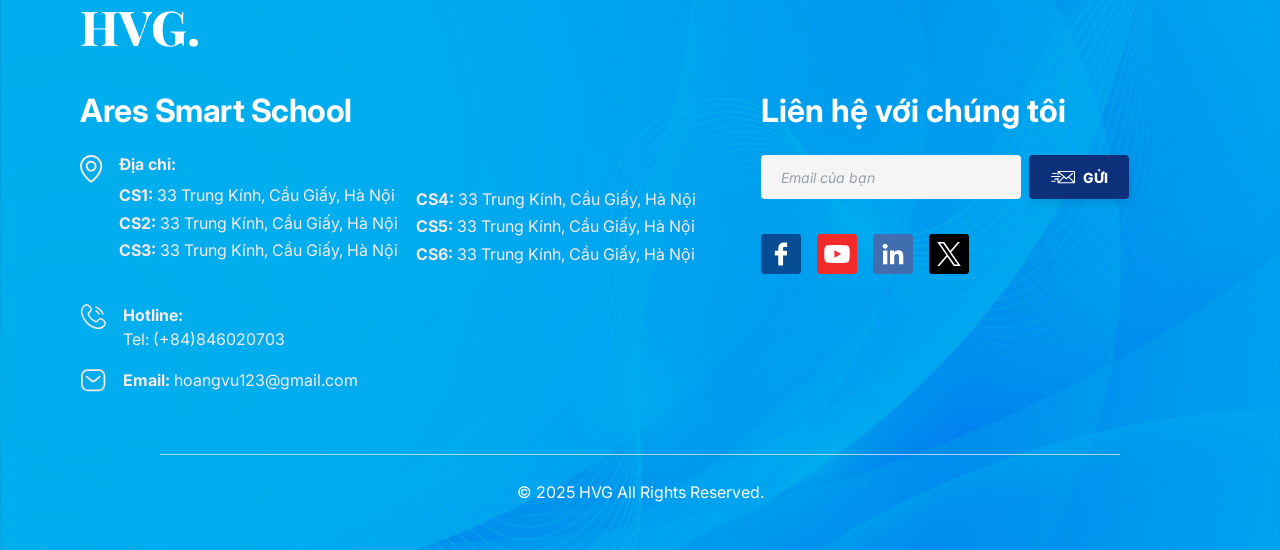
==== commit 711fa1c0: "update" ====
--- a/index.html
+++ b/index.html
@@ -77,14 +77,9 @@
                     <!-- Cột bên phải: Hình ảnh giảng viên và các huy hiệu, điểm trang trí nổi tuyệt đối -->
                     <div class="col-lg-6 col-12 hero-visual">
                         <div class="hero-img-wrapper">
-                            <!-- Nền tròn quạt lớn màu xanh đặc trưng -->
-                            <div class="hero-bg-fan">
-                                <img src="./assets/Ellipse-fan.svg">
-                            </div>
-
                             <!-- Hình ảnh giảng viên chính (vừa làm placeholder vừa bám sát layout) -->
                             <div class="hero-instructor-img">
-                                <img src="./assets/student.webp">
+                                <img src="./assets/hero-banner.png">
                             </div>
 
                             <!-- Huy hiệu 1: 50+ Chuyên gia tiếng anh -->
--- a/styles/hero.css
+++ b/styles/hero.css
@@ -3,7 +3,7 @@
 .hero-section {
   position: relative;
   background-color: #edf7fd; /* Màu xanh nhạt đặc trưng của Hero theo Figma */
-  padding: 100px 0;
+  padding: 60px 0;
   overflow: hidden;
   display: flex;
   align-items: center;
@@ -148,22 +148,12 @@
   height: 520px;
 }
 
-/* Nền quạt lớn màu xanh bo tròn góc sau lưng giảng viên */
-.hero-bg-fan {
-  position: absolute;
-  top: 200px;
-  right: -130px;
-  width: 669px;
-  height: 610px; 
-  z-index: 1;
-}
-
 /* Khối hình ảnh giảng viên */
 .hero-instructor-img {
   position: absolute;
   z-index: 2;
-  scale: 1.5;
-  top: 49px;
+  scale: 1.2;
+  top: 0px;
 }
 
 .instructor-avatar {
@@ -201,13 +191,13 @@
 .badge-desc {
   font-family: var(--font-main), sans-serif;
   font-size: 13px;
-  color: #555555;
+  color: #000000;
   line-height: 1.2;
 }
 
 .badge-expert {
   left: -20px;
-  top: 100px;
+  top: 80px;
 }
 
 .badge-students {
@@ -218,9 +208,9 @@
 /* Hộp trang trí ô vuông nhỏ */
 .decor-box {
   position: absolute;
-  width: 60px;
-  height: 60px;
-  border-radius: 12px;
+  width: 69px;
+  height: 69px;
+  border-radius: 10px;
   z-index: 3;
   display: flex;
   align-items: center;
@@ -229,15 +219,15 @@
 }
 
 .decor-box-orange {
-  left: 80px;
+  left: 50px;
   top: 250px;
 }
 
 
 .decor-box-teal {
   background-color: #00b2bd;
-  right: 60px;
-  top: 130px;
+  right: 10px;
+  top: 100px;
 }
 
 .decor-box-teal .icon-placeholder {
@@ -255,17 +245,15 @@
 .decor-dot-1 {
   width: 18px;
   height: 18px;
-  left: 170px;
-  top: 200px;
-  opacity: 0.8;
+  left: 150px;
+  top: 170px;
 }
 
 .decor-dot-2 {
   width: 22px;
   height: 22px;
-  right: 140px;
-  top: 80px;
-  opacity: 0.8;
+  right: 60px;
+  top: 50px;
 }
 
 .decor-shape {
@@ -279,20 +267,18 @@
   border-left: 10px solid transparent;
   border-right: 10px solid transparent;
   border-bottom: 18px solid #00aeef;
-  left: 230px;
-  top: 70px;
+  left: 180px;
+  top: 30px;
   transform: rotate(16deg);
-  opacity: 0.8;
 }
 
 .decor-shape-blue-square {
   background-color: #00aeef;
   width: 18px;
   height: 18px;
-  left: 90px;
-  bottom: 120px;
+  left: 70px;
+  bottom: 150px;
   transform: rotate(15deg);
-  opacity: 0.8;
 }
 
 /* --- Thiết kế tương thích phản hồi (Responsive CSS) --- */
@@ -380,12 +366,6 @@
 
   .hero-visual {
     margin-bottom: 30px;
-  }
-  
-  /* Ẩn quạt trang trí và hình ảnh giảng viên trên mobile theo yêu cầu */
-  .hero-bg-fan,
-  .hero-instructor-img {
-    display: none !important;
   }
   
   /* Chuyển wrapper thành flexbox để xếp chồng các badge chỉ số cân đối */
--- a/styles/blog.css
+++ b/styles/blog.css
@@ -239,3 +239,46 @@
         height: 180px; /* Tăng nhẹ chiều cao ảnh bìa trên mobile */
     }
 }
+
+/* ==========================================================================
+   Cấu hình cuộn ngang cho phần Blog ở màn hình từ 1024px trở xuống
+   Giúp người dùng có thể vuốt/cuộn ngang để xem danh sách blog một cách mượt mà.
+   ========================================================================== */
+@media (max-width: 1024px) {
+    .blog-grid {
+        flex-direction: row !important; /* Đảm bảo xếp hàng ngang kể cả trên mobile */
+        flex-wrap: nowrap !important; /* Không cho phép xuống dòng */
+        justify-content: flex-start !important; /* Căn lề trái cho các thẻ */
+        align-items: stretch !important; /* Các thẻ cao bằng nhau tự nhiên */
+        overflow-x: auto !important; /* Bật thanh cuộn ngang */
+        overflow-y: hidden !important; /* Ẩn cuộn dọc */
+        padding-bottom: 20px !important; /* Tạo khoảng trống tránh mất bóng đổ của thẻ và chừa chỗ cho thanh cuộn */
+        -webkit-overflow-scrolling: touch; /* Cuộn mượt mà trên thiết bị di động iOS */
+        scrollbar-width: thin; /* Cấu hình thanh cuộn mỏng cho Firefox */
+        scrollbar-color: var(--primary-color) transparent; /* Màu sắc thanh cuộn trên Firefox */
+    }
+
+    /* Tùy chỉnh thanh cuộn ngang trên Chrome, Safari, Edge và các trình duyệt nhân Webkit */
+    .blog-grid::-webkit-scrollbar {
+        height: 6px; /* Chiều cao của thanh cuộn ngang */
+    }
+
+    .blog-grid::-webkit-scrollbar-track {
+        background: rgba(0, 0, 0, 0.05); /* Nền thanh cuộn */
+        border-radius: 10px;
+    }
+
+    .blog-grid::-webkit-scrollbar-thumb {
+        background-color: var(--primary-color); /* Màu nút cuộn */
+        border-radius: 10px;
+    }
+
+    .blog-card {
+        flex: 0 0 290px !important; /* Cố định kích thước chiều rộng, không cho phép co lại */
+        max-width: 290px !important;
+        width: 290px !important;
+        height: 420px !important; /* Cố định chiều cao của thẻ bài viết */
+        margin-bottom: 0 !important; /* Loại bỏ khoảng cách dưới */
+    }
+}
+
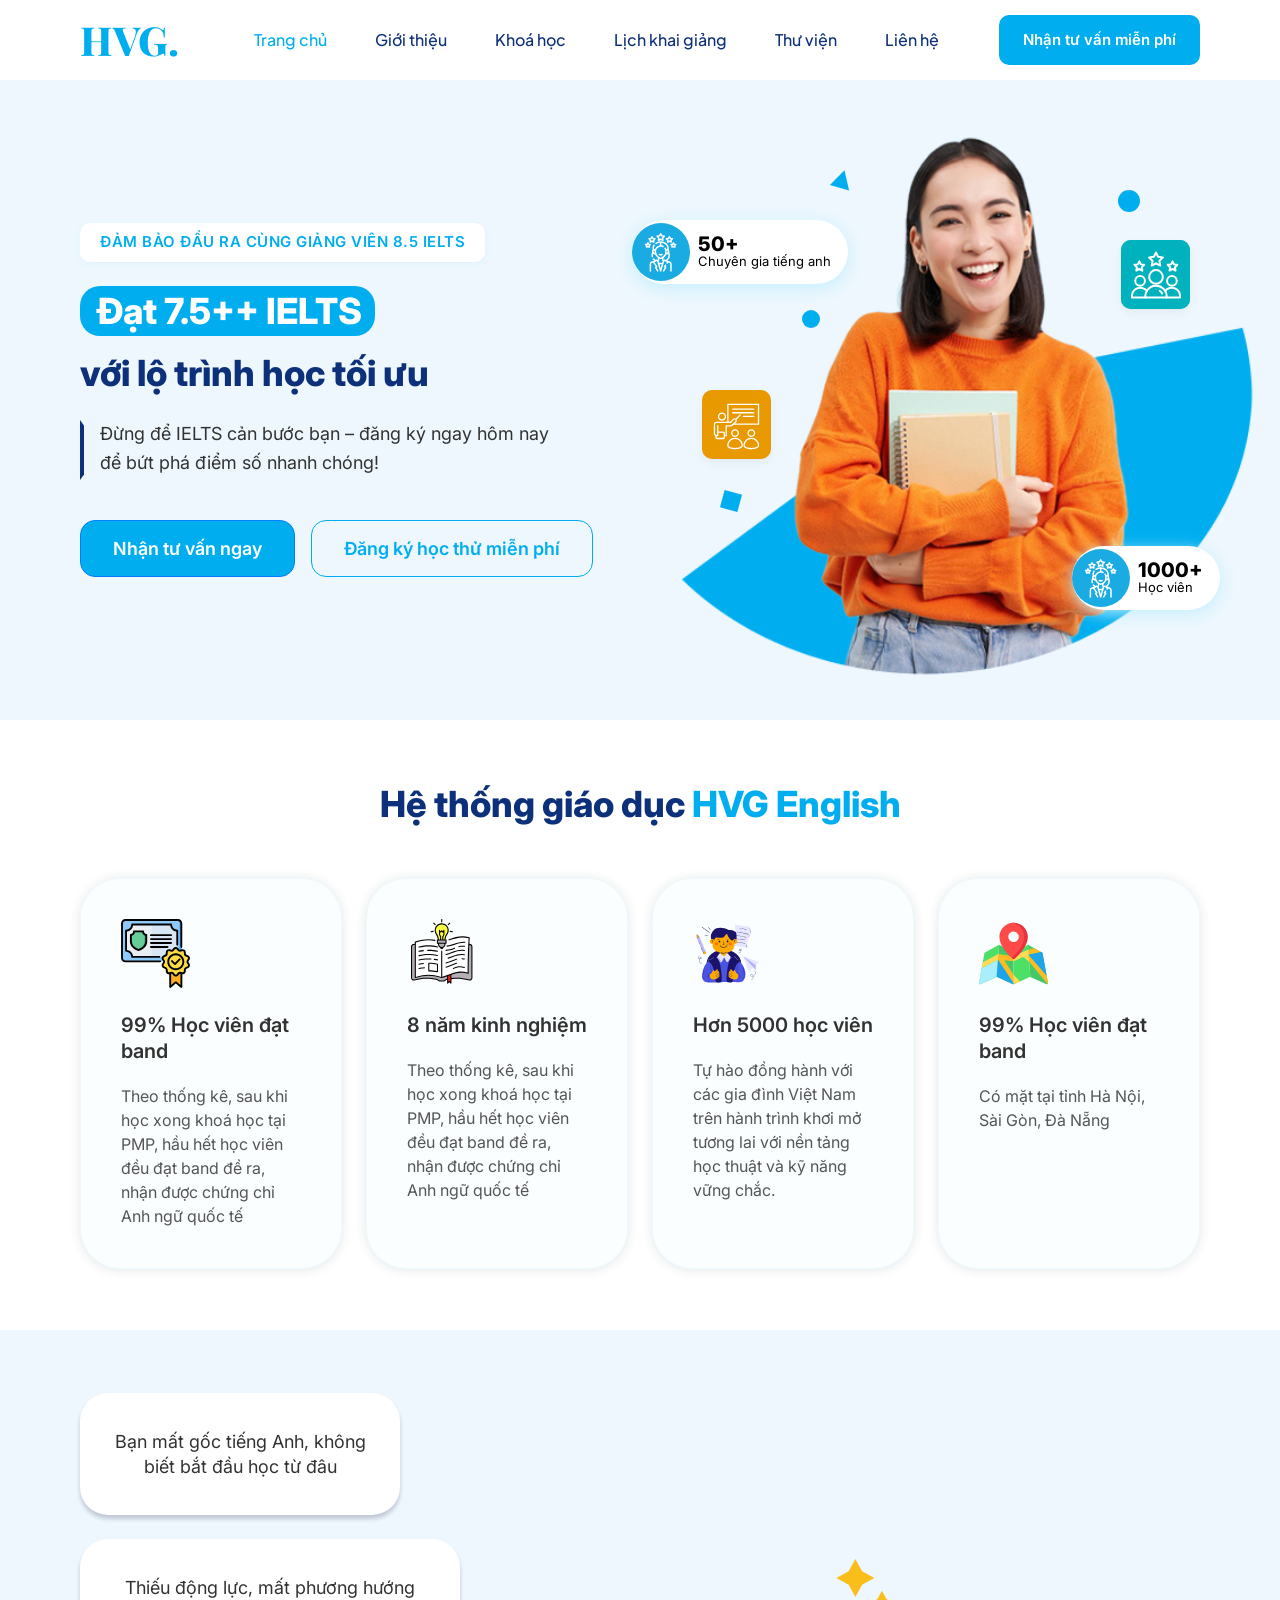
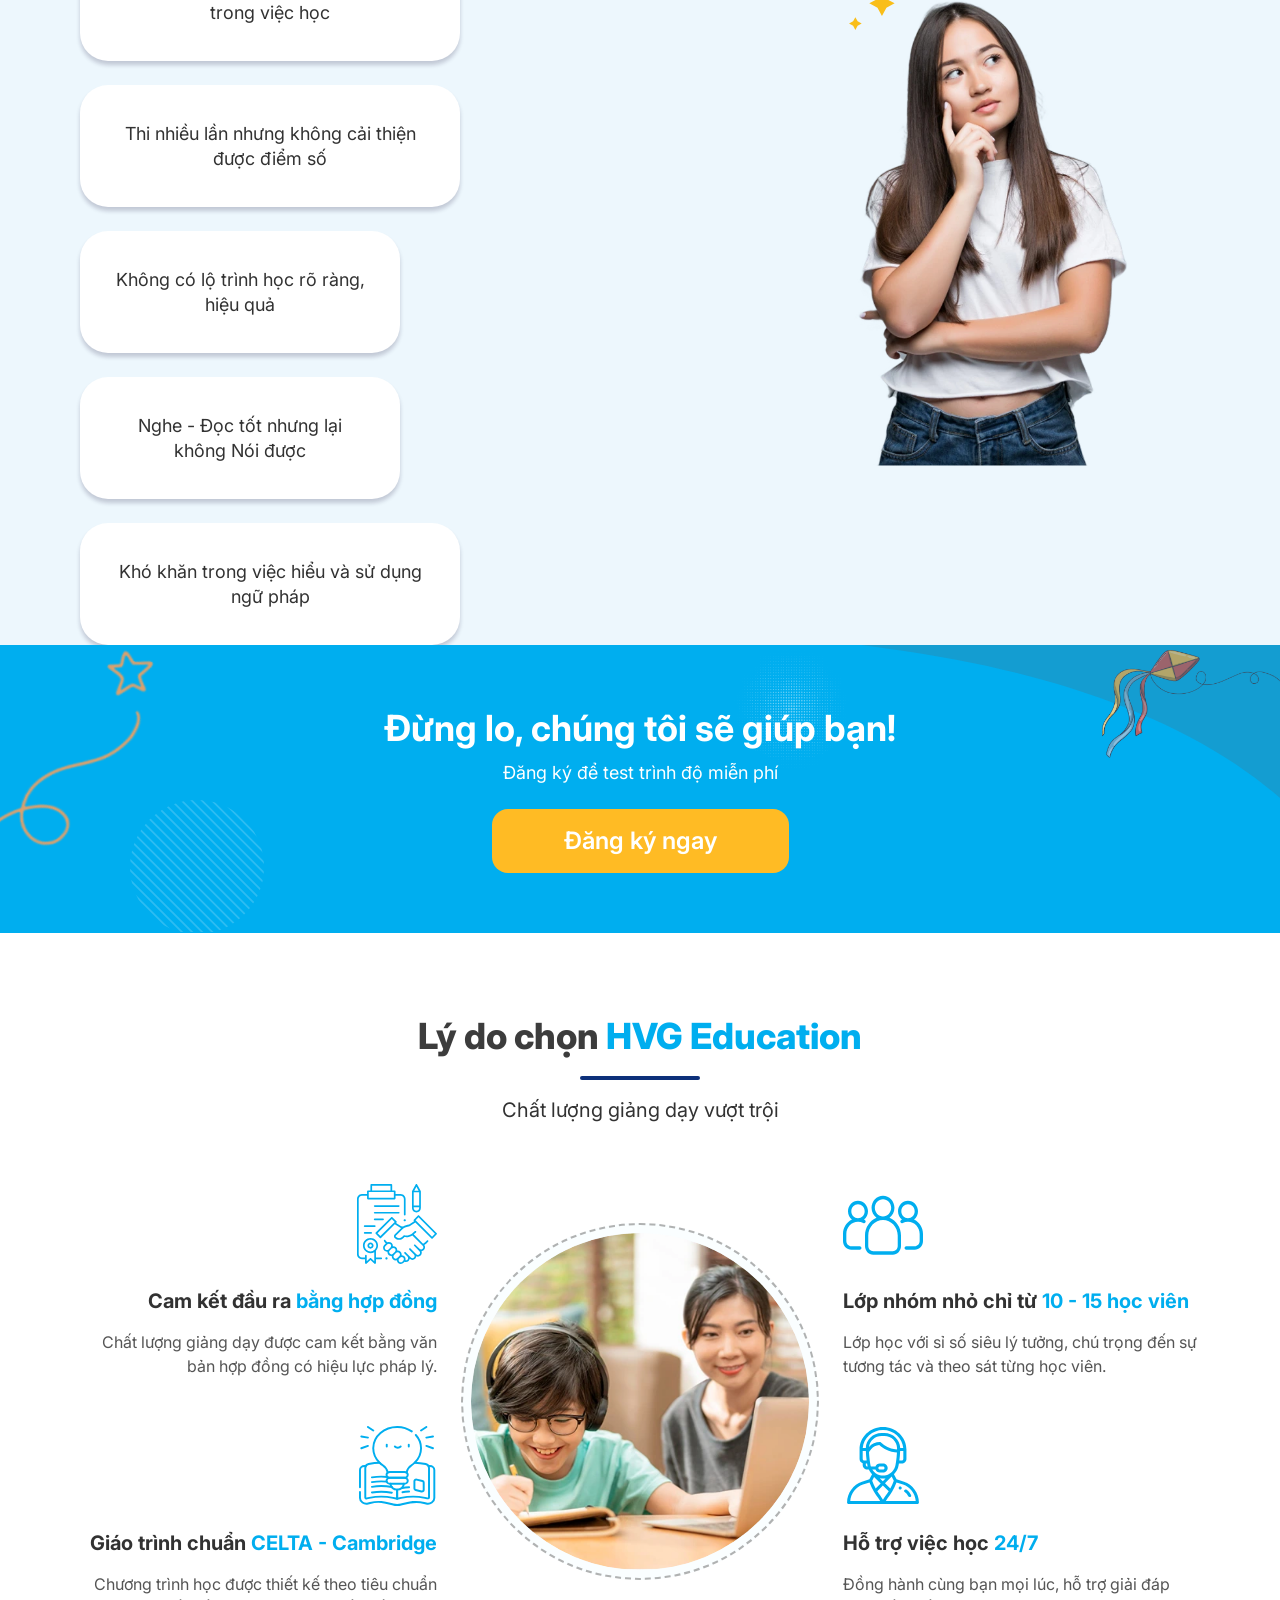
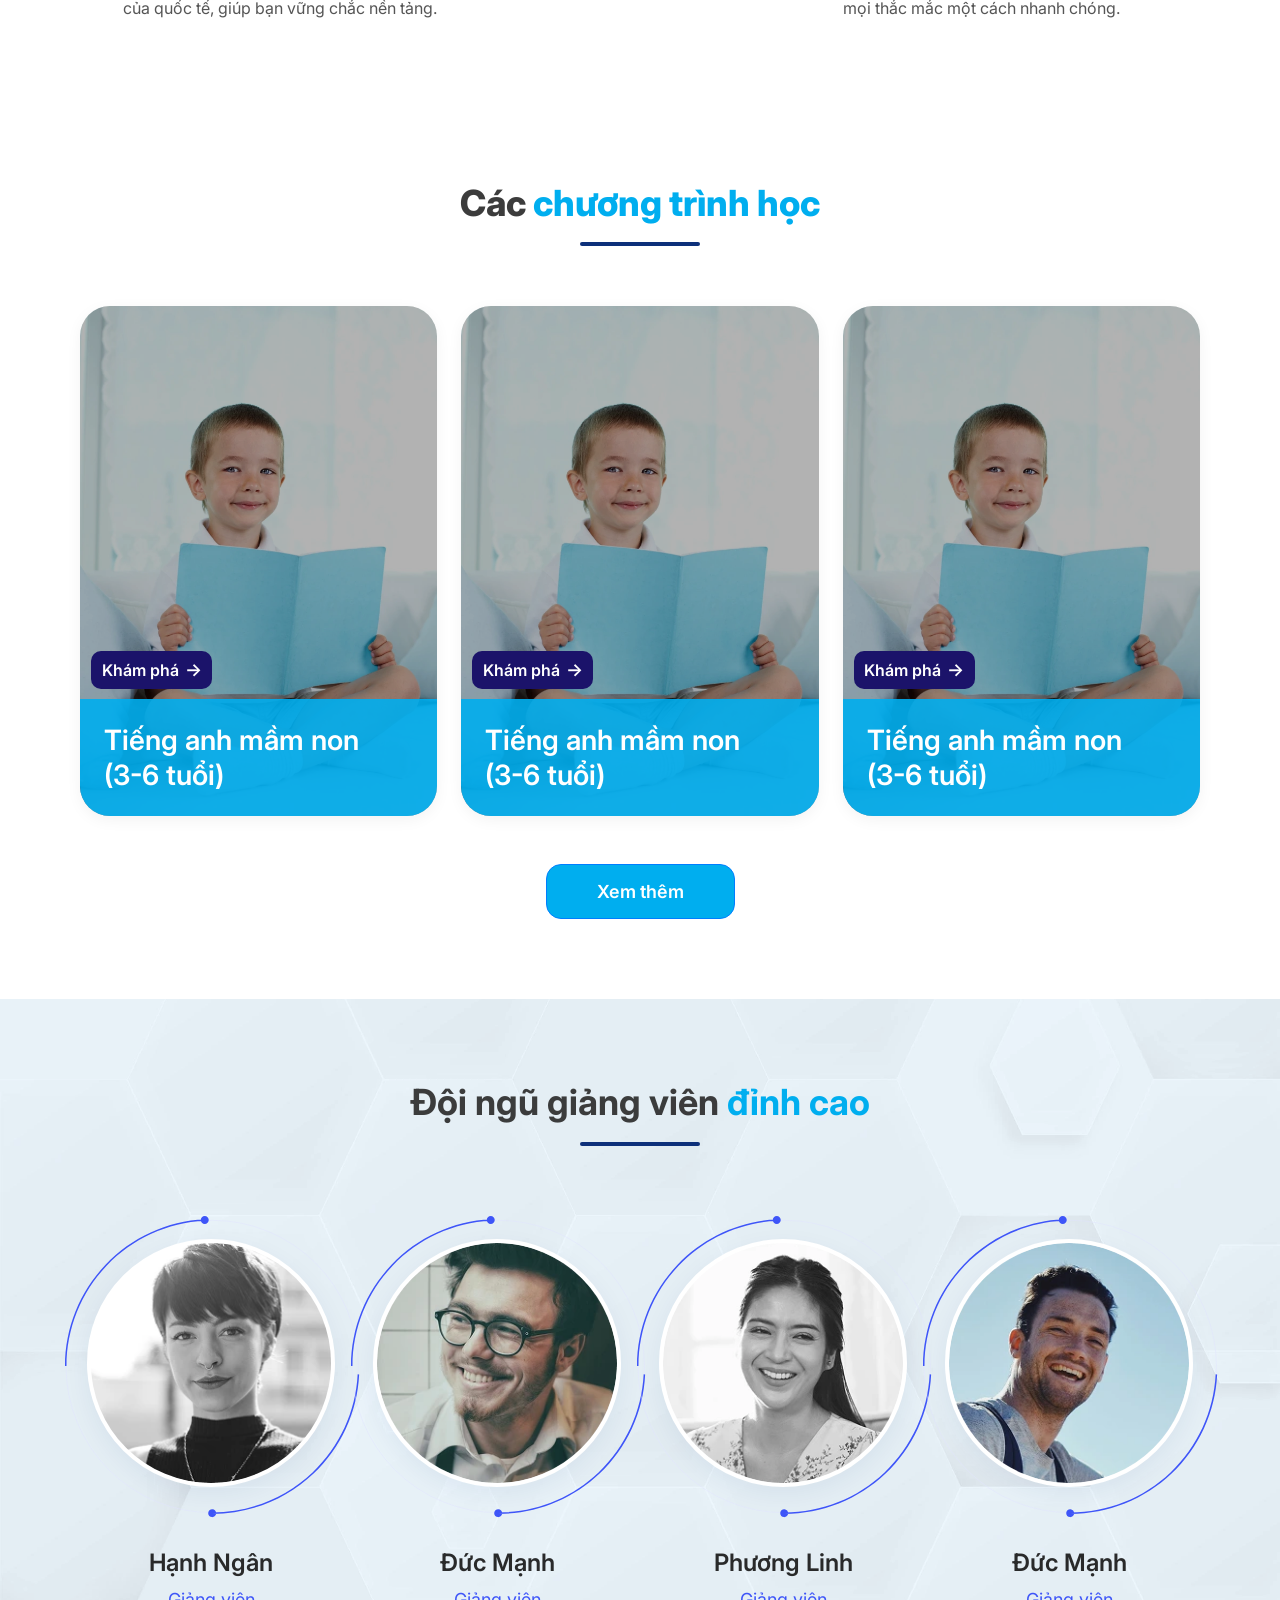
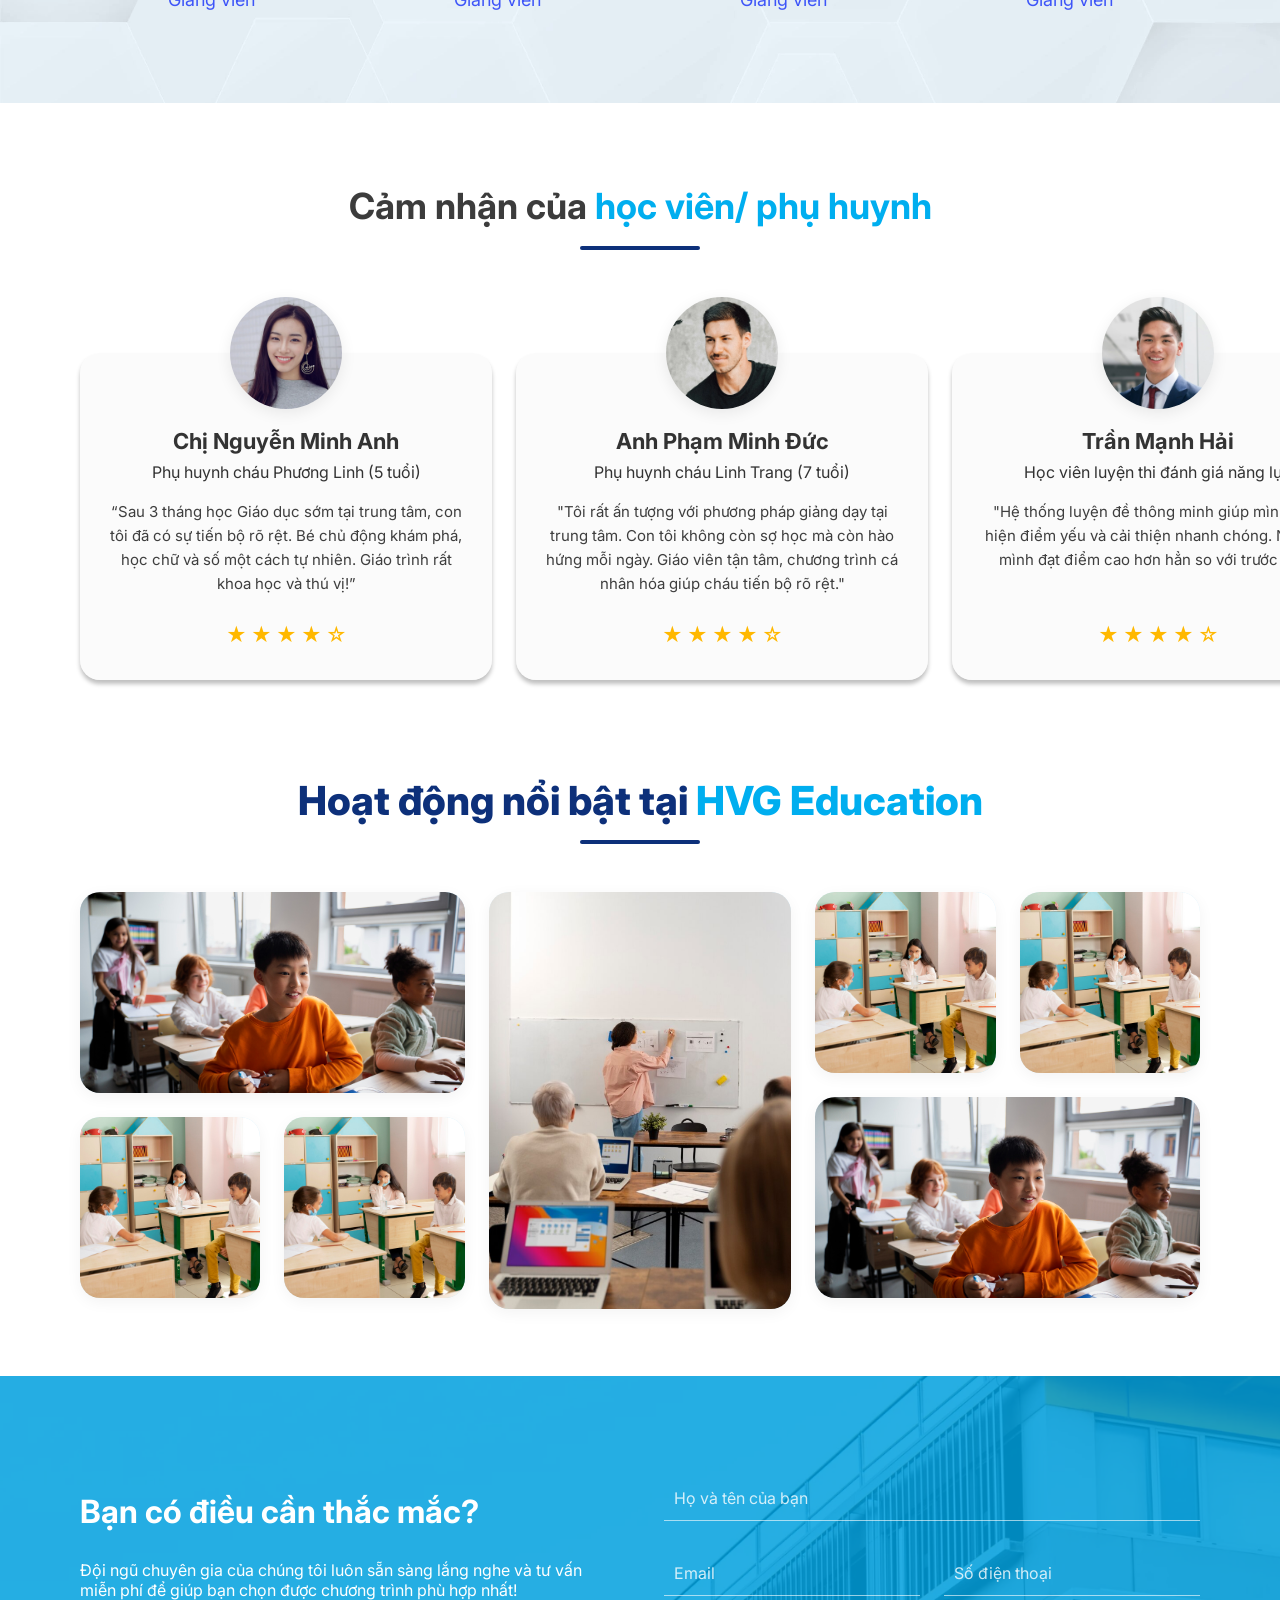
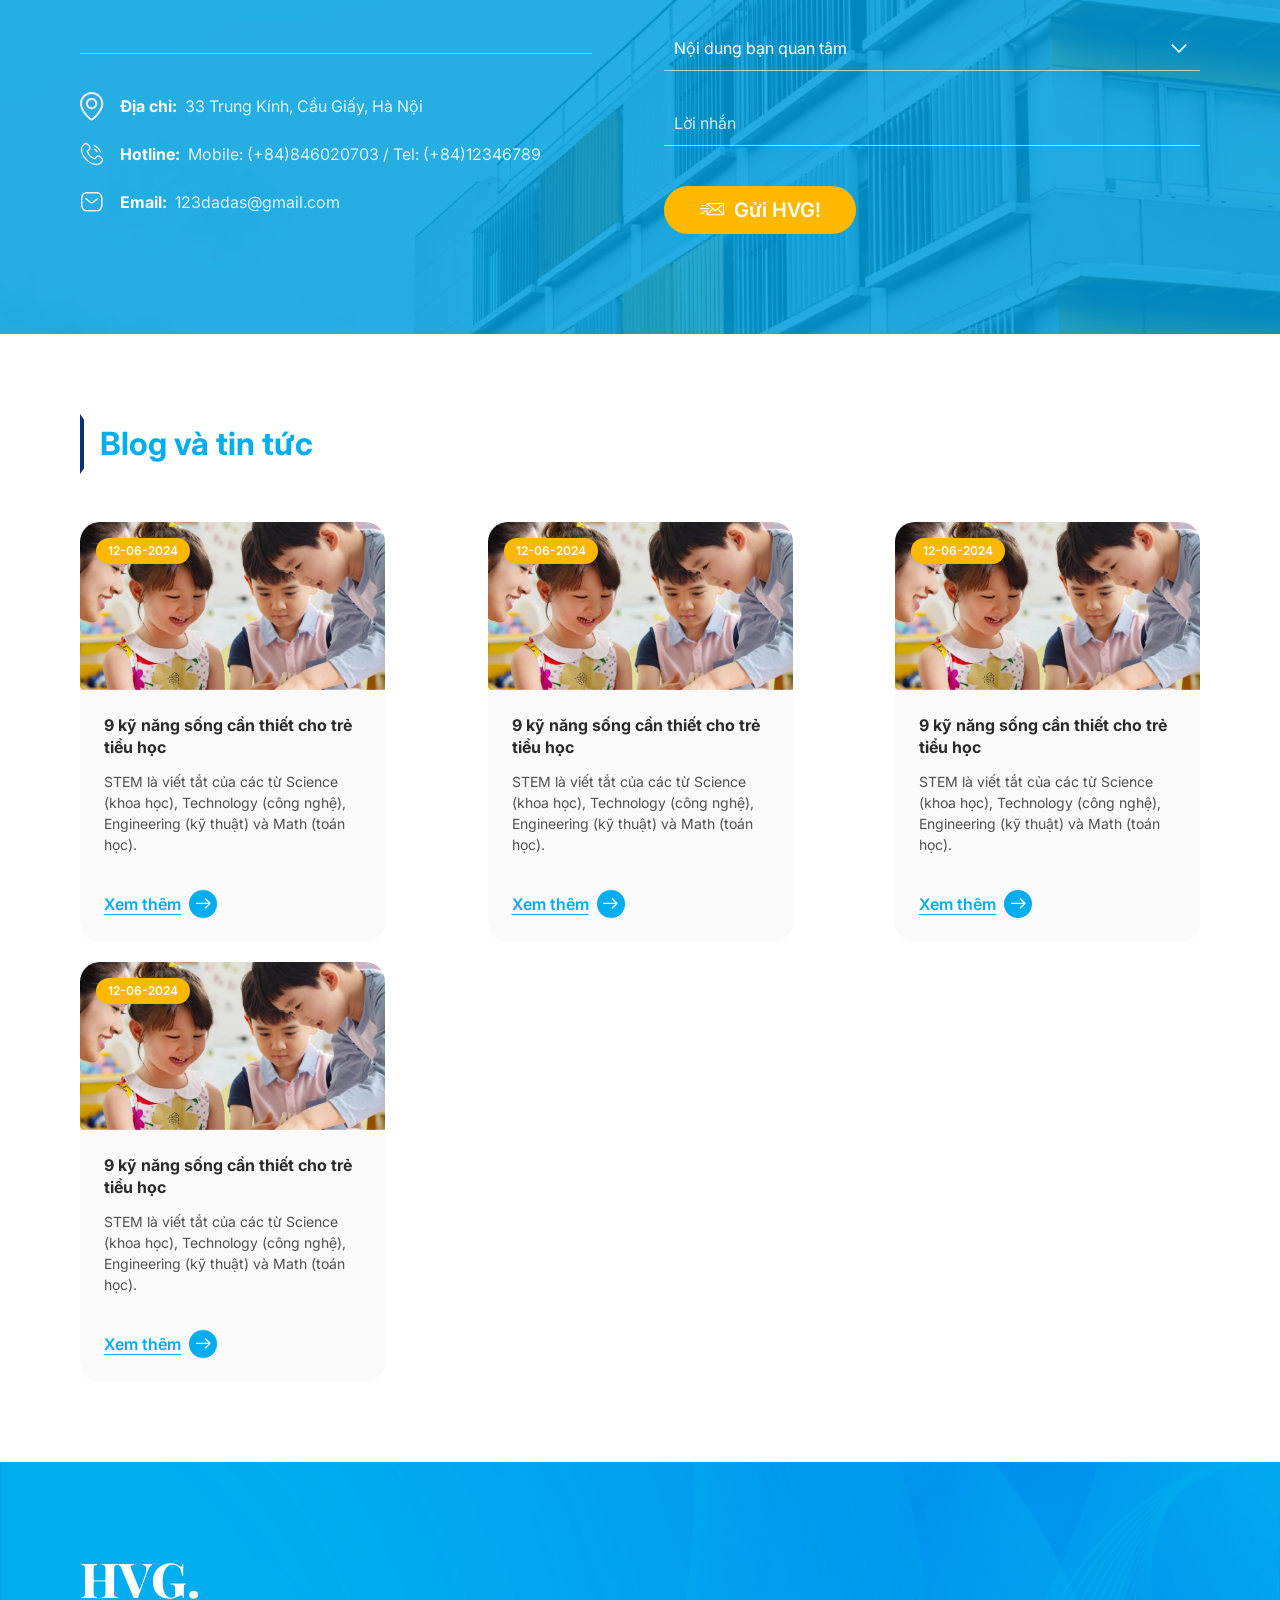
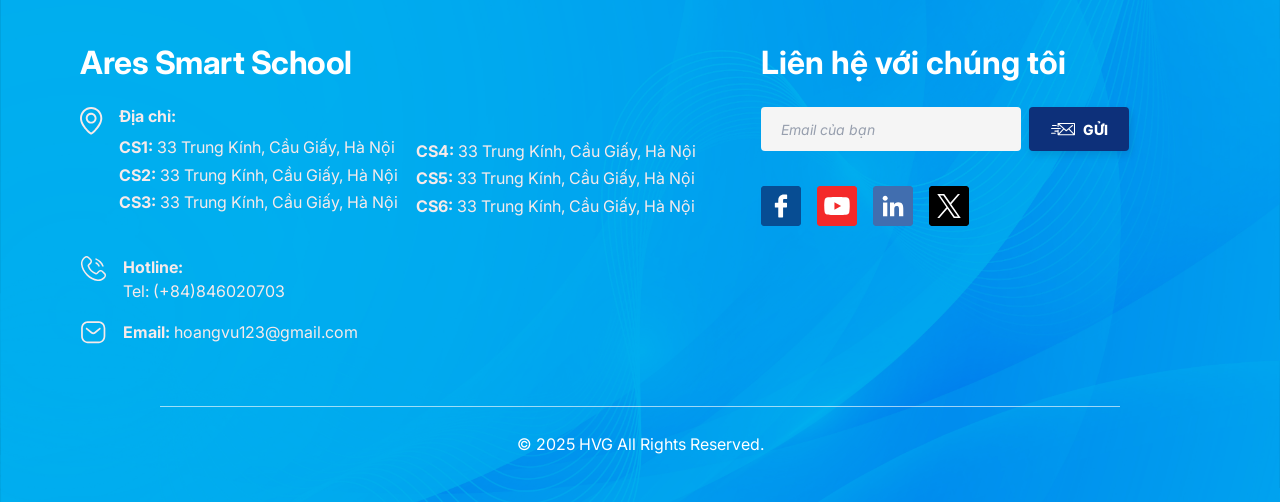
==== commit d90a1c36: "update" ====
--- a/index.html
+++ b/index.html
@@ -453,7 +453,18 @@
                             <div class="teacher-avatar-container">
                                 <!-- Vòng tròn trang trí viền ngoài (người dùng tự thay bằng SVG sau nếu cần) -->
                                 <div class="teacher-decor-circle">
-                                    <img src="assets/teacher-decor-line.svg">
+                                    <svg width="295" height="302" viewBox="0 0 295 302" fill="none"
+                                        xmlns="http://www.w3.org/2000/svg">
+                                        <circle cx="147.25" cy="150.5" r="146.2" stroke="#DFE3FF" stroke-opacity="0.75"
+                                            stroke-width="0.6" />
+                                        <path
+                                            d="M143.204 296.925C143.092 299.131 144.79 301.01 146.996 301.122C149.202 301.234 151.082 299.536 151.193 297.33C151.305 295.123 149.607 293.244 147.401 293.132C145.195 293.02 143.316 294.718 143.204 296.925ZM292.662 158.312C290.773 195.588 274.618 230.711 247.541 256.411L248.574 257.499C275.93 231.534 292.251 196.049 294.16 158.388L292.662 158.312ZM247.541 256.411C220.464 282.11 184.539 296.42 147.199 296.377L147.198 297.877C184.922 297.92 221.218 283.463 248.574 257.499L247.541 256.411Z"
+                                            fill="#3E55F8" />
+                                        <path
+                                            d="M41.0539 49.2265L40.5108 48.7093V48.7093L41.0539 49.2265ZM143.75 4C143.75 1.79086 141.959 0 139.75 0C137.541 0 135.75 1.79086 135.75 4C135.75 6.20914 137.541 8 139.75 8C141.959 8 143.75 6.20914 143.75 4ZM1.5 150C1.5 112.676 15.8561 76.781 41.5971 49.7436L40.5108 48.7093C14.5042 76.0255 0 112.291 0 150H1.5ZM41.5971 49.7436C67.3382 22.7062 102.494 6.59665 139.787 4.74908L139.713 3.25092C102.035 5.11752 66.5173 21.3931 40.5108 48.7093L41.5971 49.7436Z"
+                                            fill="#3E55F8" />
+                                    </svg>
+
                                 </div>
                                 <!-- Khung chứa ảnh giảng viên -->
                                 <div class="teacher-avatar">
@@ -470,7 +481,17 @@
                         <div class="teacher-card">
                             <div class="teacher-avatar-container">
                                 <div class="teacher-decor-circle">
-                                    <img src="assets/teacher-decor-line.svg">
+                                    <svg width="295" height="302" viewBox="0 0 295 302" fill="none"
+                                        xmlns="http://www.w3.org/2000/svg">
+                                        <circle cx="147.25" cy="150.5" r="146.2" stroke="#DFE3FF" stroke-opacity="0.75"
+                                            stroke-width="0.6" />
+                                        <path
+                                            d="M143.204 296.925C143.092 299.131 144.79 301.01 146.996 301.122C149.202 301.234 151.082 299.536 151.193 297.33C151.305 295.123 149.607 293.244 147.401 293.132C145.195 293.02 143.316 294.718 143.204 296.925ZM292.662 158.312C290.773 195.588 274.618 230.711 247.541 256.411L248.574 257.499C275.93 231.534 292.251 196.049 294.16 158.388L292.662 158.312ZM247.541 256.411C220.464 282.11 184.539 296.42 147.199 296.377L147.198 297.877C184.922 297.92 221.218 283.463 248.574 257.499L247.541 256.411Z"
+                                            fill="#3E55F8" />
+                                        <path
+                                            d="M41.0539 49.2265L40.5108 48.7093V48.7093L41.0539 49.2265ZM143.75 4C143.75 1.79086 141.959 0 139.75 0C137.541 0 135.75 1.79086 135.75 4C135.75 6.20914 137.541 8 139.75 8C141.959 8 143.75 6.20914 143.75 4ZM1.5 150C1.5 112.676 15.8561 76.781 41.5971 49.7436L40.5108 48.7093C14.5042 76.0255 0 112.291 0 150H1.5ZM41.5971 49.7436C67.3382 22.7062 102.494 6.59665 139.787 4.74908L139.713 3.25092C102.035 5.11752 66.5173 21.3931 40.5108 48.7093L41.5971 49.7436Z"
+                                            fill="#3E55F8" />
+                                    </svg>
                                 </div>
                                 <div class="teacher-avatar">
                                     <img src="assets/manh.webp" alt="Đức Mạnh" class="avatar-img">
@@ -486,7 +507,17 @@
                         <div class="teacher-card">
                             <div class="teacher-avatar-container">
                                 <div class="teacher-decor-circle">
-                                    <img src="assets/teacher-decor-line.svg">
+                                    <svg width="295" height="302" viewBox="0 0 295 302" fill="none"
+                                        xmlns="http://www.w3.org/2000/svg">
+                                        <circle cx="147.25" cy="150.5" r="146.2" stroke="#DFE3FF" stroke-opacity="0.75"
+                                            stroke-width="0.6" />
+                                        <path
+                                            d="M143.204 296.925C143.092 299.131 144.79 301.01 146.996 301.122C149.202 301.234 151.082 299.536 151.193 297.33C151.305 295.123 149.607 293.244 147.401 293.132C145.195 293.02 143.316 294.718 143.204 296.925ZM292.662 158.312C290.773 195.588 274.618 230.711 247.541 256.411L248.574 257.499C275.93 231.534 292.251 196.049 294.16 158.388L292.662 158.312ZM247.541 256.411C220.464 282.11 184.539 296.42 147.199 296.377L147.198 297.877C184.922 297.92 221.218 283.463 248.574 257.499L247.541 256.411Z"
+                                            fill="#3E55F8" />
+                                        <path
+                                            d="M41.0539 49.2265L40.5108 48.7093V48.7093L41.0539 49.2265ZM143.75 4C143.75 1.79086 141.959 0 139.75 0C137.541 0 135.75 1.79086 135.75 4C135.75 6.20914 137.541 8 139.75 8C141.959 8 143.75 6.20914 143.75 4ZM1.5 150C1.5 112.676 15.8561 76.781 41.5971 49.7436L40.5108 48.7093C14.5042 76.0255 0 112.291 0 150H1.5ZM41.5971 49.7436C67.3382 22.7062 102.494 6.59665 139.787 4.74908L139.713 3.25092C102.035 5.11752 66.5173 21.3931 40.5108 48.7093L41.5971 49.7436Z"
+                                            fill="#3E55F8" />
+                                    </svg>
                                 </div>
                                 <div class="teacher-avatar">
                                     <img src="assets/linh.webp" alt="Phương Linh" class="avatar-img">
@@ -502,7 +533,17 @@
                         <div class="teacher-card">
                             <div class="teacher-avatar-container">
                                 <div class="teacher-decor-circle">
-                                    <img src="assets/teacher-decor-line.svg">
+                                    <svg width="295" height="302" viewBox="0 0 295 302" fill="none"
+                                        xmlns="http://www.w3.org/2000/svg">
+                                        <circle cx="147.25" cy="150.5" r="146.2" stroke="#DFE3FF" stroke-opacity="0.75"
+                                            stroke-width="0.6" />
+                                        <path
+                                            d="M143.204 296.925C143.092 299.131 144.79 301.01 146.996 301.122C149.202 301.234 151.082 299.536 151.193 297.33C151.305 295.123 149.607 293.244 147.401 293.132C145.195 293.02 143.316 294.718 143.204 296.925ZM292.662 158.312C290.773 195.588 274.618 230.711 247.541 256.411L248.574 257.499C275.93 231.534 292.251 196.049 294.16 158.388L292.662 158.312ZM247.541 256.411C220.464 282.11 184.539 296.42 147.199 296.377L147.198 297.877C184.922 297.92 221.218 283.463 248.574 257.499L247.541 256.411Z"
+                                            fill="#3E55F8" />
+                                        <path
+                                            d="M41.0539 49.2265L40.5108 48.7093V48.7093L41.0539 49.2265ZM143.75 4C143.75 1.79086 141.959 0 139.75 0C137.541 0 135.75 1.79086 135.75 4C135.75 6.20914 137.541 8 139.75 8C141.959 8 143.75 6.20914 143.75 4ZM1.5 150C1.5 112.676 15.8561 76.781 41.5971 49.7436L40.5108 48.7093C14.5042 76.0255 0 112.291 0 150H1.5ZM41.5971 49.7436C67.3382 22.7062 102.494 6.59665 139.787 4.74908L139.713 3.25092C102.035 5.11752 66.5173 21.3931 40.5108 48.7093L41.5971 49.7436Z"
+                                            fill="#3E55F8" />
+                                    </svg>
                                 </div>
                                 <div class="teacher-avatar">
                                     <img src="assets/manh2.webp" alt="Đức Mạnh" class="avatar-img">
@@ -521,154 +562,162 @@
             <div class="container">
                 <!-- Tiêu đề phần cảm nhận -->
                 <div class="testimonials-header text-center">
-                    <h2 class="testimonials-title">Cảm nhận của <span class="text-highlight">học viên/ phụ huynh</span></h2>
+                    <h2 class="testimonials-title">Cảm nhận của <span class="text-highlight">học viên/ phụ huynh</span>
+                    </h2>
                     <div class="testimonials-decor-line"></div>
                 </div>
             </div>
-                
+
             <!-- Slider container hỗ trợ kéo trượt ngang -->
             <div class="testimonials-slider-wrapper">
-                    <div class="testimonials-slider" id="testimonialsSlider">
-                        <!-- Card 1: Chị Nguyễn Minh Anh -->
-                        <div class="testimonial-card-wrapper">
-                            <div class="testimonial-card">
-                                <div class="testimonial-avatar">
-                                    <!-- Ảnh placeholder - người dùng sẽ thay bằng ảnh thực tế sau -->
-                                    <img src="assets/1.webp" alt="Chị Nguyễn Minh Anh" class="testimonial-avatar-img">
-                                </div>
-                                <div class="testimonial-box">
-                                    <h3 class="testimonial-name">Chị Nguyễn Minh Anh</h3>
-                                    <p class="testimonial-subtitle">Phụ huynh cháu Phương Linh (5 tuổi)</p>
-                                    <p class="testimonial-text">
-                                        “Sau 3 tháng học Giáo dục sớm tại trung tâm, con tôi đã có sự tiến bộ rõ rệt. Bé chủ động khám phá, học chữ và số một cách tự nhiên. Giáo trình rất khoa học và thú vị!”
-                                    </p>
-                                    <div class="testimonial-stars">
-                                        <span class="star filled">★</span>
-                                        <span class="star filled">★</span>
-                                        <span class="star filled">★</span>
-                                        <span class="star filled">★</span>
-                                        <span class="star empty">☆</span>
-                                    </div>
-                                </div>
-                            </div>
-                        </div>
-                        
-                        <!-- Card 2: Anh Phạm Minh Đức -->
-                        <div class="testimonial-card-wrapper">
-                            <div class="testimonial-card">
-                                <div class="testimonial-avatar">
-                                    <img src="assets/2.webp" alt="Anh Phạm Minh Đức" class="testimonial-avatar-img">
-                                </div>
-                                <div class="testimonial-box">
-                                    <h3 class="testimonial-name">Anh Phạm Minh Đức</h3>
-                                    <p class="testimonial-subtitle">Phụ huynh cháu Linh Trang (7 tuổi)</p>
-                                    <p class="testimonial-text">
-                                        "Tôi rất ấn tượng với phương pháp giảng dạy tại trung tâm. Con tôi không còn sợ học mà còn hào hứng mỗi ngày. Giáo viên tận tâm, chương trình cá nhân hóa giúp cháu tiến bộ rõ rệt."
-                                    </p>
-                                    <div class="testimonial-stars">
-                                        <span class="star filled">★</span>
-                                        <span class="star filled">★</span>
-                                        <span class="star filled">★</span>
-                                        <span class="star filled">★</span>
-                                        <span class="star empty">☆</span>
-                                    </div>
-                                </div>
-                            </div>
-                        </div>
-                        
-                        <!-- Card 3: Trần Mạnh Hải -->
-                        <div class="testimonial-card-wrapper">
-                            <div class="testimonial-card">
-                                <div class="testimonial-avatar">
-                                    <img src="assets/3.webp" alt="Trần Mạnh Hải" class="testimonial-avatar-img">
-                                </div>
-                                <div class="testimonial-box">
-                                    <h3 class="testimonial-name">Trần Mạnh Hải</h3>
-                                    <p class="testimonial-subtitle">Học viên luyện thi đánh giá năng lực</p>
-                                    <p class="testimonial-text">
-                                        "Hệ thống luyện đề thông minh giúp mình phát hiện điểm yếu và cải thiện nhanh chóng. Nhờ đó, mình đạt điểm cao hơn hẳn so với trước đây!"
-                                    </p>
-                                    <div class="testimonial-stars">
-                                        <span class="star filled">★</span>
-                                        <span class="star filled">★</span>
-                                        <span class="star filled">★</span>
-                                        <span class="star filled">★</span>
-                                        <span class="star empty">☆</span>
-                                    </div>
-                                </div>
-                            </div>
-                        </div>
-                        
-                        <!-- Card 4: Nguyễn Minh Anh -->
-                        <div class="testimonial-card-wrapper">
-                            <div class="testimonial-card">
-                                <div class="testimonial-avatar">
-                                    <img src="assets/4.webp" alt="Nguyễn Minh Anh" class="testimonial-avatar-img">
-                                </div>
-                                <div class="testimonial-box">
-                                    <h3 class="testimonial-name">Nguyễn Minh Anh</h3>
-                                    <p class="testimonial-subtitle">Học viên luyện thi đánh giá năng lực</p>
-                                    <p class="testimonial-text">
-                                        "Trung tâm không chỉ giúp mình ôn luyện kiến thức mà còn hướng dẫn chiến lược làm bài hiệu quả. Nhờ đó, mình làm bài tự tin hơn và đạt điểm số như mong muốn!"
-                                    </p>
-                                    <div class="testimonial-stars">
-                                        <span class="star filled">★</span>
-                                        <span class="star filled">★</span>
-                                        <span class="star filled">★</span>
-                                        <span class="star filled">★</span>
-                                        <span class="star empty">☆</span>
-                                    </div>
-                                </div>
-                            </div>
-                        </div>
-                        
-                        <!-- Card 5: Chị Nguyễn Minh Anh -->
-                        <div class="testimonial-card-wrapper">
-                            <div class="testimonial-card">
-                                <div class="testimonial-avatar">
-                                    <img src="assets/5.webp" alt="Chị Nguyễn Minh Anh" class="testimonial-avatar-img">
-                                </div>
-                                <div class="testimonial-box">
-                                    <h3 class="testimonial-name">Chị Nguyễn Minh Anh</h3>
-                                    <p class="testimonial-subtitle">Phụ huynh cháu Phương Linh (5 tuổi)</p>
-                                    <p class="testimonial-text">
-                                        "Bé nhà tôi rất thích các bài học tương tác tại trung tâm. Con học mà chơi, chơi mà học, tiếp thu rất nhanh. Tôi hoàn toàn yên tâm khi cho con học tại đây!"
-                                    </p>
-                                    <div class="testimonial-stars">
-                                        <span class="star filled">★</span>
-                                        <span class="star filled">★</span>
-                                        <span class="star filled">★</span>
-                                        <span class="star filled">★</span>
-                                        <span class="star empty">☆</span>
-                                    </div>
-                                </div>
-                            </div>
-                        </div>
-                        
-                        <!-- Card 6: Chị Nguyễn Minh Anh -->
-                        <div class="testimonial-card-wrapper">
-                            <div class="testimonial-card">
-                                <div class="testimonial-avatar">
-                                    <img src="assets/6.webp" alt="Chị Nguyễn Minh Anh" class="testimonial-avatar-img">
-                                </div>
-                                <div class="testimonial-box">
-                                    <h3 class="testimonial-name">Chị Nguyễn Minh Anh</h3>
-                                    <p class="testimonial-subtitle">Phụ huynh cháu Phương Linh (5 tuổi)</p>
-                                    <p class="testimonial-text">
-                                        “Sau 3 tháng học Giáo dục sớm tại trung tâm, con tôi đã có sự tiến bộ rõ rệt. Bé chủ động khám phá, học chữ và số một cách tự nhiên. Giáo trình rất khoa học và thú vị!”
-                                    </p>
-                                    <div class="testimonial-stars">
-                                        <span class="star filled">★</span>
-                                        <span class="star filled">★</span>
-                                        <span class="star filled">★</span>
-                                        <span class="star filled">★</span>
-                                        <span class="star empty">☆</span>
-                                    </div>
-                                </div>
-                            </div>
-                        </div>
-                    </div>
-                </div>
+                <div class="testimonials-slider" id="testimonialsSlider">
+                    <!-- Card 1: Chị Nguyễn Minh Anh -->
+                    <div class="testimonial-card-wrapper">
+                        <div class="testimonial-card">
+                            <div class="testimonial-avatar">
+                                <!-- Ảnh placeholder - người dùng sẽ thay bằng ảnh thực tế sau -->
+                                <img src="assets/1.webp" alt="Chị Nguyễn Minh Anh" class="testimonial-avatar-img">
+                            </div>
+                            <div class="testimonial-box">
+                                <h3 class="testimonial-name">Chị Nguyễn Minh Anh</h3>
+                                <p class="testimonial-subtitle">Phụ huynh cháu Phương Linh (5 tuổi)</p>
+                                <p class="testimonial-text">
+                                    “Sau 3 tháng học Giáo dục sớm tại trung tâm, con tôi đã có sự tiến bộ rõ rệt. Bé chủ
+                                    động khám phá, học chữ và số một cách tự nhiên. Giáo trình rất khoa học và thú vị!”
+                                </p>
+                                <div class="testimonial-stars">
+                                    <span class="star filled">★</span>
+                                    <span class="star filled">★</span>
+                                    <span class="star filled">★</span>
+                                    <span class="star filled">★</span>
+                                    <span class="star empty">☆</span>
+                                </div>
+                            </div>
+                        </div>
+                    </div>
+
+                    <!-- Card 2: Anh Phạm Minh Đức -->
+                    <div class="testimonial-card-wrapper">
+                        <div class="testimonial-card">
+                            <div class="testimonial-avatar">
+                                <img src="assets/2.webp" alt="Anh Phạm Minh Đức" class="testimonial-avatar-img">
+                            </div>
+                            <div class="testimonial-box">
+                                <h3 class="testimonial-name">Anh Phạm Minh Đức</h3>
+                                <p class="testimonial-subtitle">Phụ huynh cháu Linh Trang (7 tuổi)</p>
+                                <p class="testimonial-text">
+                                    "Tôi rất ấn tượng với phương pháp giảng dạy tại trung tâm. Con tôi không còn sợ học
+                                    mà còn hào hứng mỗi ngày. Giáo viên tận tâm, chương trình cá nhân hóa giúp cháu tiến
+                                    bộ rõ rệt."
+                                </p>
+                                <div class="testimonial-stars">
+                                    <span class="star filled">★</span>
+                                    <span class="star filled">★</span>
+                                    <span class="star filled">★</span>
+                                    <span class="star filled">★</span>
+                                    <span class="star empty">☆</span>
+                                </div>
+                            </div>
+                        </div>
+                    </div>
+
+                    <!-- Card 3: Trần Mạnh Hải -->
+                    <div class="testimonial-card-wrapper">
+                        <div class="testimonial-card">
+                            <div class="testimonial-avatar">
+                                <img src="assets/3.webp" alt="Trần Mạnh Hải" class="testimonial-avatar-img">
+                            </div>
+                            <div class="testimonial-box">
+                                <h3 class="testimonial-name">Trần Mạnh Hải</h3>
+                                <p class="testimonial-subtitle">Học viên luyện thi đánh giá năng lực</p>
+                                <p class="testimonial-text">
+                                    "Hệ thống luyện đề thông minh giúp mình phát hiện điểm yếu và cải thiện nhanh chóng.
+                                    Nhờ đó, mình đạt điểm cao hơn hẳn so với trước đây!"
+                                </p>
+                                <div class="testimonial-stars">
+                                    <span class="star filled">★</span>
+                                    <span class="star filled">★</span>
+                                    <span class="star filled">★</span>
+                                    <span class="star filled">★</span>
+                                    <span class="star empty">☆</span>
+                                </div>
+                            </div>
+                        </div>
+                    </div>
+
+                    <!-- Card 4: Nguyễn Minh Anh -->
+                    <div class="testimonial-card-wrapper">
+                        <div class="testimonial-card">
+                            <div class="testimonial-avatar">
+                                <img src="assets/4.webp" alt="Nguyễn Minh Anh" class="testimonial-avatar-img">
+                            </div>
+                            <div class="testimonial-box">
+                                <h3 class="testimonial-name">Nguyễn Minh Anh</h3>
+                                <p class="testimonial-subtitle">Học viên luyện thi đánh giá năng lực</p>
+                                <p class="testimonial-text">
+                                    "Trung tâm không chỉ giúp mình ôn luyện kiến thức mà còn hướng dẫn chiến lược làm
+                                    bài hiệu quả. Nhờ đó, mình làm bài tự tin hơn và đạt điểm số như mong muốn!"
+                                </p>
+                                <div class="testimonial-stars">
+                                    <span class="star filled">★</span>
+                                    <span class="star filled">★</span>
+                                    <span class="star filled">★</span>
+                                    <span class="star filled">★</span>
+                                    <span class="star empty">☆</span>
+                                </div>
+                            </div>
+                        </div>
+                    </div>
+
+                    <!-- Card 5: Chị Nguyễn Minh Anh -->
+                    <div class="testimonial-card-wrapper">
+                        <div class="testimonial-card">
+                            <div class="testimonial-avatar">
+                                <img src="assets/5.webp" alt="Chị Nguyễn Minh Anh" class="testimonial-avatar-img">
+                            </div>
+                            <div class="testimonial-box">
+                                <h3 class="testimonial-name">Chị Nguyễn Minh Anh</h3>
+                                <p class="testimonial-subtitle">Phụ huynh cháu Phương Linh (5 tuổi)</p>
+                                <p class="testimonial-text">
+                                    "Bé nhà tôi rất thích các bài học tương tác tại trung tâm. Con học mà chơi, chơi mà
+                                    học, tiếp thu rất nhanh. Tôi hoàn toàn yên tâm khi cho con học tại đây!"
+                                </p>
+                                <div class="testimonial-stars">
+                                    <span class="star filled">★</span>
+                                    <span class="star filled">★</span>
+                                    <span class="star filled">★</span>
+                                    <span class="star filled">★</span>
+                                    <span class="star empty">☆</span>
+                                </div>
+                            </div>
+                        </div>
+                    </div>
+
+                    <!-- Card 6: Chị Nguyễn Minh Anh -->
+                    <div class="testimonial-card-wrapper">
+                        <div class="testimonial-card">
+                            <div class="testimonial-avatar">
+                                <img src="assets/6.webp" alt="Chị Nguyễn Minh Anh" class="testimonial-avatar-img">
+                            </div>
+                            <div class="testimonial-box">
+                                <h3 class="testimonial-name">Chị Nguyễn Minh Anh</h3>
+                                <p class="testimonial-subtitle">Phụ huynh cháu Phương Linh (5 tuổi)</p>
+                                <p class="testimonial-text">
+                                    “Sau 3 tháng học Giáo dục sớm tại trung tâm, con tôi đã có sự tiến bộ rõ rệt. Bé chủ
+                                    động khám phá, học chữ và số một cách tự nhiên. Giáo trình rất khoa học và thú vị!”
+                                </p>
+                                <div class="testimonial-stars">
+                                    <span class="star filled">★</span>
+                                    <span class="star filled">★</span>
+                                    <span class="star filled">★</span>
+                                    <span class="star filled">★</span>
+                                    <span class="star empty">☆</span>
+                                </div>
+                            </div>
+                        </div>
+                    </div>
+                </div>
+            </div>
         </section>
 
         <!-- Gallery Section - Hoạt động nổi bật tại HVG Education (Figma Node 1:2501) -->
@@ -676,7 +725,8 @@
             <div class="container">
                 <!-- Tiêu đề phần hoạt động nổi bật -->
                 <div class="gallery-header text-center">
-                    <h2 class="gallery-title">Hoạt động nổi bật tại <span class="text-highlight">HVG Education</span></h2>
+                    <h2 class="gallery-title">Hoạt động nổi bật tại <span class="text-highlight">HVG Education</span>
+                    </h2>
                     <div class="gallery-decor-line"></div>
                 </div>
 
@@ -749,10 +799,11 @@
                     <div class="col-lg-6 col-12 contact-info-col">
                         <h2 class="contact-title">Bạn có điều cần thắc mắc?</h2>
                         <p class="contact-desc">
-                            Đội ngũ chuyên gia của chúng tôi luôn sẵn sàng lắng nghe và tư vấn miễn phí để giúp bạn chọn được chương trình phù hợp nhất!
+                            Đội ngũ chuyên gia của chúng tôi luôn sẵn sàng lắng nghe và tư vấn miễn phí để giúp bạn chọn
+                            được chương trình phù hợp nhất!
                         </p>
                         <div class="contact-info-divider"></div>
-                        
+
                         <div class="contact-details">
                             <!-- Địa chỉ -->
                             <div class="contact-detail-item">
@@ -770,7 +821,8 @@
                                     <img src="assets/telephone.svg">
                                 </div>
                                 <p class="contact-detail-text">
-                                    <span class="detail-label">Hotline:</span> Mobile: (+84)846020703 / Tel: (+84)12346789
+                                    <span class="detail-label">Hotline:</span> Mobile: (+84)846020703 / Tel:
+                                    (+84)12346789
                                 </p>
                             </div>
 
@@ -851,13 +903,15 @@
                     <!-- Thẻ 1 -->
                     <div class="blog-card">
                         <div class="blog-card-img-wrapper">
-                            <img src="assets/blog-card-bg.webp" alt="9 kỹ năng sống cần thiết cho trẻ tiểu học" class="blog-card-img">
+                            <img src="assets/blog-card-bg.webp" alt="9 kỹ năng sống cần thiết cho trẻ tiểu học"
+                                class="blog-card-img">
                             <div class="blog-card-date">12-06-2024</div>
                         </div>
                         <div class="blog-card-body">
                             <h3 class="blog-card-title">9 kỹ năng sống cần thiết cho trẻ tiểu học</h3>
                             <p class="blog-card-desc">
-                                STEM là viết tắt của các từ Science (khoa học), Technology (công nghệ), Engineering (kỹ thuật) và Math (toán học).
+                                STEM là viết tắt của các từ Science (khoa học), Technology (công nghệ), Engineering (kỹ
+                                thuật) và Math (toán học).
                             </p>
                             <div class="blog-card-footer">
                                 <a href="#" class="blog-card-link">Xem thêm</a>
@@ -871,13 +925,15 @@
                     <!-- Thẻ 2 -->
                     <div class="blog-card">
                         <div class="blog-card-img-wrapper">
-                            <img src="assets/blog-card-bg.webp" alt="9 kỹ năng sống cần thiết cho trẻ tiểu học" class="blog-card-img">
+                            <img src="assets/blog-card-bg.webp" alt="9 kỹ năng sống cần thiết cho trẻ tiểu học"
+                                class="blog-card-img">
                             <div class="blog-card-date">12-06-2024</div>
                         </div>
                         <div class="blog-card-body">
                             <h3 class="blog-card-title">9 kỹ năng sống cần thiết cho trẻ tiểu học</h3>
                             <p class="blog-card-desc">
-                                STEM là viết tắt của các từ Science (khoa học), Technology (công nghệ), Engineering (kỹ thuật) và Math (toán học).
+                                STEM là viết tắt của các từ Science (khoa học), Technology (công nghệ), Engineering (kỹ
+                                thuật) và Math (toán học).
                             </p>
                             <div class="blog-card-footer">
                                 <a href="#" class="blog-card-link">Xem thêm</a>
@@ -891,13 +947,15 @@
                     <!-- Thẻ 3 -->
                     <div class="blog-card">
                         <div class="blog-card-img-wrapper">
-                            <img src="assets/blog-card-bg.webp" alt="9 kỹ năng sống cần thiết cho trẻ tiểu học" class="blog-card-img">
+                            <img src="assets/blog-card-bg.webp" alt="9 kỹ năng sống cần thiết cho trẻ tiểu học"
+                                class="blog-card-img">
                             <div class="blog-card-date">12-06-2024</div>
                         </div>
                         <div class="blog-card-body">
                             <h3 class="blog-card-title">9 kỹ năng sống cần thiết cho trẻ tiểu học</h3>
                             <p class="blog-card-desc">
-                                STEM là viết tắt của các từ Science (khoa học), Technology (công nghệ), Engineering (kỹ thuật) và Math (toán học).
+                                STEM là viết tắt của các từ Science (khoa học), Technology (công nghệ), Engineering (kỹ
+                                thuật) và Math (toán học).
                             </p>
                             <div class="blog-card-footer">
                                 <a href="#" class="blog-card-link">Xem thêm</a>
@@ -911,13 +969,15 @@
                     <!-- Thẻ 4 -->
                     <div class="blog-card">
                         <div class="blog-card-img-wrapper">
-                            <img src="assets/blog-card-bg.webp" alt="9 kỹ năng sống cần thiết cho trẻ tiểu học" class="blog-card-img">
+                            <img src="assets/blog-card-bg.webp" alt="9 kỹ năng sống cần thiết cho trẻ tiểu học"
+                                class="blog-card-img">
                             <div class="blog-card-date">12-06-2024</div>
                         </div>
                         <div class="blog-card-body">
                             <h3 class="blog-card-title">9 kỹ năng sống cần thiết cho trẻ tiểu học</h3>
                             <p class="blog-card-desc">
-                                STEM là viết tắt của các từ Science (khoa học), Technology (công nghệ), Engineering (kỹ thuật) và Math (toán học).
+                                STEM là viết tắt của các từ Science (khoa học), Technology (công nghệ), Engineering (kỹ
+                                thuật) và Math (toán học).
                             </p>
                             <div class="blog-card-footer">
                                 <a href="#" class="blog-card-link">Xem thêm</a>
--- a/styles/hero.css
+++ b/styles/hero.css
@@ -368,26 +368,152 @@
     margin-bottom: 30px;
   }
   
-  /* Chuyển wrapper thành flexbox để xếp chồng các badge chỉ số cân đối */
+  /* Thiết lập khung chứa ảnh và họa tiết trang trí trên di động */
   .hero-img-wrapper {
+    position: relative !important;
+    width: 100% !important;
+    max-width: 380px !important;
+    height: 200px !important;
+    margin: 30px auto 0 !important;
+    display: block !important;
+    overflow: visible !important;
+  }
+  
+  /* Căn chỉnh hình ảnh giảng viên */
+  .hero-instructor-img {
+    position: absolute !important;
+    bottom: 0 !important;
+    top: auto !important;
+    left: 50% !important;
+    transform: translateX(-50%) !important;
+    width: 240px !important;
     height: auto !important;
+    scale: 1.15 !important;
+    z-index: 2 !important;
+  }
+  
+  .hero-instructor-img img {
+    width: 100% !important;
+    height: auto !important;
+    display: block !important;
+  }
+  
+  /* Huy hiệu nổi bật trên di động */
+  .hero-badge {
+    position: absolute !important;
+    padding: 6px 12px !important;
+    border-radius: 20px !important;
+    box-shadow: 0px 4px 10px rgba(193, 238, 255, 0.8) !important;
+    z-index: 5 !important;
     display: flex !important;
-    flex-direction: column !important;
     align-items: center !important;
-    gap: 12px !important;
-    margin-top: 20px !important;
-  }
-  
-  /* Chuyển các badge về hiển thị tĩnh bình thường thay vì absolute */
-  .hero-badge {
-    position: static !important;
-    width: fit-content !important;
-    padding: 8px 16px !important;
-  }
-  
-  /* Ẩn các điểm trang trí nhỏ trên di động để giao diện gọn gàng */
-  .decor-box, .decor-dot, .decor-shape {
-    display: none !important;
+    gap: 8px !important;
+    width: max-content !important;
+  }
+  
+  .badge-icon img {
+    width: 28px !important;
+    height: 28px !important;
+  }
+
+  .badge-num {
+    font-size: 14px !important;
+  }
+
+  .badge-desc {
+    font-size: 10px !important;
+  }
+
+  .badge-expert {
+    left: -10px !important;
+    top: 60px !important;
+  }
+
+  .badge-students {
+    right: -10px !important;
+    bottom: 40px !important;
+  }
+  
+  /* Hộp trang trí nhỏ trên di động */
+  .decor-box {
+    display: none;
+  }
+  
+  /* Các điểm chấm tròn và hình học nhỏ nền di động */
+  .decor-dot, .decor-shape {
+    display: none;
+  }
+  
+  .decor-dot-1 {
+    left: 100px !important;
+    top: 150px !important;
+    width: 10px !important;
+    height: 10px !important;
+  }
+  
+  .decor-dot-2 {
+    right: 50px !important;
+    top: 40px !important;
+    width: 12px !important;
+    height: 12px !important;
+  }
+  
+  .decor-shape-triangle {
+    left: 120px !important;
+    top: 20px !important;
+    border-left: 7px solid transparent !important;
+    border-right: 7px solid transparent !important;
+    border-bottom: 12px solid #00aeef !important;
+  }
+  
+  .decor-shape-blue-square {
+    left: 40px !important;
+    bottom: 120px !important;
+    width: 10px !important;
+    height: 10px !important;
+  }
+
+  /* Tối ưu hóa thêm cho các màn hình siêu nhỏ (Mobile S - dưới 360px) */
+  @media (max-width: 360px) {
+    .hero-img-wrapper {
+      height: 170px !important;
+      max-width: 300px !important;
+    }
+    
+    .hero-instructor-img {
+      width: 200px !important;
+      scale: 1.1 !important;
+    }
+    
+    .badge-expert {
+      left: -5px !important;
+      top: 50px !important;
+    }
+    
+    .badge-students {
+      right: -5px !important;
+      bottom: 30px !important;
+    }
+    
+    .decor-box {
+      width: 40px !important;
+      height: 40px !important;
+    }
+    
+    .decor-box img {
+      width: 18px !important;
+      height: 18px !important;
+    }
+    
+    .decor-box-orange {
+      left: 15px !important;
+      top: 200px !important;
+    }
+    
+    .decor-box-teal {
+      right: 10px !important;
+      top: 90px !important;
+    }
   }
 }
 
--- a/styles/edu-system.css
+++ b/styles/edu-system.css
@@ -27,10 +27,6 @@
   color: var(--primary-color); /* Màu xanh dương thương hiệu */
 }
 
-/* Lưới danh sách thẻ thông tin */
-.edu-cards-row {
-  margin-top: 10px;
-}
 
 /* Kiểu dáng thẻ thông tin */
 .edu-card {
@@ -87,80 +83,99 @@
 }
 
 /* --- Responsive CSS --- */
+@media (max-width: 1024px) {
+  .edu-system-section {
+    padding: 50px 0;
+  }
+  .edu-system-section .section-title-wrapper {
+    margin-bottom: 35px !important;
+  }
+}
+
 @media (max-width: 991px) {
   .edu-system-section {
     /* Giảm padding trên màn hình tablet để tối ưu khoảng trống và đồng bộ hệ thống khoảng cách */
     padding: 40px 0;
   }
   
+  .edu-system-section .section-title-wrapper {
+    margin-bottom: 25px !important;
+  }
+  
   .edu-system-section .section-title {
     /* Giảm cỡ chữ tiêu đề trên tablet để cân xứng */
     font-size: 30px;
   }
   
+  .edu-card {
+    min-height: auto; /* Tự động co giãn theo nội dung trên tablet/mobile */
+    padding: 28px !important;
+    border-radius: 28px !important;
+  }
+
+  .edu-card-icon {
+    width: 55px !important;
+    height: 55px !important;
+    margin-bottom: 18px !important;
+  }
+
   .edu-card-title {
     /* Giảm cỡ chữ tiêu đề thẻ trên tablet */
-    font-size: 19px;
+    font-size: 18px !important;
+    margin-bottom: 12px !important;
   }
   
   .edu-card-desc {
     /* Giảm nhẹ cỡ chữ mô tả trên tablet */
-    font-size: 15.5px;
-  }
-  
-  .edu-card {
-    min-height: auto; /* Tự động co giãn theo nội dung trên tablet/mobile */
-    padding: 30px;
-    border-radius: 30px;
+    font-size: 14.5px !important;
   }
 }
 
 @media (max-width: 576px) {
   .edu-system-section {
     /* Giảm padding của phần hệ thống giáo dục trên mobile để gọn gàng hơn và tránh chiếm dụng nhiều diện tích */
-    padding: 25px 0 !important;
+    padding: 20px 0 !important;
   }
 
   .edu-system-section .section-title-wrapper {
     /* Giảm khoảng cách dưới tiêu đề */
-    margin-bottom: 30px !important;
+    margin-bottom: 18px !important;
   }
 
   .edu-cards-row {
-    /* Tạo thanh cuộn ngang mượt mà cho các edu-card trên màn hình mobile */
     display: flex !important;
-    flex-wrap: nowrap !important;
-    overflow-x: auto !important;
-    scroll-behavior: smooth;
-    -webkit-overflow-scrolling: touch;
+    flex-wrap: wrap !important;
+    overflow-x: visible !important;
     
-    /* Chừa thêm khoảng trống bên trong (padding) ở cả đầu và đáy để các hiệu ứng nổi của card không bị cắt */
-    padding-top: 15px !important;
-    margin-top: -5px !important; /* Bù trừ khoảng cách 10px gốc (10px - 15px padding-top) */
-    padding-bottom: 20px !important; /* Khoảng trống cho bóng đổ của card */
+    padding-top: 0 !important;
+    margin-top: 0 !important;
+    padding-bottom: 0 !important;
     
-    margin-left: -15px !important; /* Tràn sát mép màn hình di động nhỏ, khớp với lề 15px của container chính */
-    margin-right: -15px !important;
-    padding-left: 15px !important; /* Tạo lề đệm bên trong cho phần tử đầu và cuối */
-    padding-right: 15px !important;
-    scrollbar-width: none; /* Ẩn thanh cuộn vật lý */
+    margin-left: -12px !important;
+    margin-right: -12px !important;
+    padding-left: 0 !important;
+    padding-right: 0 !important;
   }
 
   .edu-cards-row::-webkit-scrollbar {
-    display: none; /* Ẩn thanh cuộn trên Webkit */
+    display: none;
   }
 
   .edu-cards-row > div {
-    /* Giữ cố định kích thước thẻ khi cuộn ngang */
-    flex: 0 0 280px !important;
-    max-width: 280px !important;
+    flex: 0 0 100% !important;
+    max-width: 100% !important;
   }
 
   .edu-card {
-    /* Giảm nhẹ padding của card và điều chỉnh min-height cho phù hợp khi nằm ngang */
-    padding: 24px !important;
-    border-radius: 24px !important;
-    min-height: 280px !important;
+    padding: 20px !important;
+    border-radius: 20px !important;
+    min-height: auto !important;
+  }
+
+  .edu-card-icon {
+    width: 48px !important;
+    height: 48px !important;
+    margin-bottom: 14px !important;
   }
 
   .edu-system-section .section-title {
@@ -170,12 +185,39 @@
   
   .edu-card-title {
     /* Giảm thêm cỡ chữ tiêu đề thẻ trên di động nhỏ */
-    font-size: 17px !important;
-    margin-bottom: 12px;
+    font-size: 16px !important;
+    margin-bottom: 8px !important;
   }
   
   .edu-card-desc {
     /* Giảm thêm cỡ chữ mô tả trên di động nhỏ */
-    font-size: 14px !important;
-  }
-}
+    font-size: 13.5px !important;
+  }
+
+  /* Tối ưu riêng cho các màn hình siêu nhỏ (Mobile S - dưới 360px) */
+  @media (max-width: 360px) {
+    .edu-system-section .section-title-wrapper {
+      margin-bottom: 12px !important;
+    }
+
+    .edu-card {
+      padding: 16px !important;
+      border-radius: 16px !important;
+    }
+
+    .edu-card-icon {
+      width: 40px !important;
+      height: 40px !important;
+      margin-bottom: 10px !important;
+    }
+
+    .edu-card-title {
+      font-size: 15px !important;
+      margin-bottom: 6px !important;
+    }
+
+    .edu-card-desc {
+      font-size: 12.5px !important;
+    }
+  }
+}
--- a/styles/why-choose.css
+++ b/styles/why-choose.css
@@ -133,6 +133,10 @@
 /* --- Responsive CSS (Tương thích màn hình nhỏ) --- */
 
 @media (max-width: 991px) {
+  .why-choose-header {
+    margin-bottom: 0px;
+  }
+
   .why-choose-section {
     /* Giảm padding trên màn hình tablet để tối ưu khoảng trống */
     padding: 40px 0;
--- a/styles/courses.css
+++ b/styles/courses.css
@@ -7,11 +7,6 @@
   padding: 80px 0;
   position: relative;
   overflow: hidden; /* Ngăn chặn bất kỳ tràn cột/thanh cuộn ngang nào ra ngoài section */
-}
-
-/* --- Danh sách thẻ khóa học --- */
-.courses-cards-row {
-  margin-top: 40px;
 }
 
 /* Thẻ khóa học */
@@ -247,42 +242,33 @@
   }
 
   .courses-cards-row {
-    /* Tạo thanh cuộn ngang mượt mà cho các thẻ khoá học trên tablet và di động */
     display: flex !important;
-    flex-wrap: nowrap !important;
-    overflow-x: auto !important;
-    scroll-behavior: smooth;
-    -webkit-overflow-scrolling: touch;
-    
-    /* Ghi đè justify-content-center của Bootstrap để thanh cuộn bắt đầu từ thẻ đầu tiên bên trái thay vì bị căn giữa cắt mất lề trái */
-    justify-content: flex-start !important;
-    
-    /* Chừa thêm khoảng trống bên trong (padding) ở cả đầu và đáy để các hiệu ứng nổi của card không bị cắt */
-    padding-top: 15px !important;
-    margin-top: 25px !important; /* Bù trừ khoảng cách 40px gốc (40px - 15px padding-top) */
-    padding-bottom: 25px !important;
-    
-    margin-left: -20px !important; /* Tràn sát mép màn hình di động/tablet */
-    margin-right: -20px !important;
-    padding-left: 20px !important; /* Tạo lề đệm bên trong cho phần tử đầu và cuối */
-    padding-right: 20px !important;
-    scrollbar-width: none; /* Ẩn thanh cuộn vật lý */
+    flex-wrap: wrap !important;
+    overflow-x: visible !important;
+    padding-bottom: 0 !important;
+    margin-left: -12px !important;
+    margin-right: -12px !important;
+    padding-left: 0 !important;
+    padding-right: 0 !important;
   }
 
   .courses-cards-row::-webkit-scrollbar {
-    display: none; /* Ẩn thanh cuộn trên Chrome/Safari */
+    display: none;
   }
 
   .courses-cards-row > div {
-    /* Giữ cố định kích thước thẻ khóa học khi cuộn ngang */
-    flex: 0 0 320px !important;
-    max-width: 320px !important;
+    flex: 0 0 auto !important;
+    max-width: none !important;
   }
 
   .course-card {
-    margin: 0 !important; /* Bỏ căn giữa margin auto cũ */
+    margin: 0 auto !important;
     width: 100% !important;
     height: 440px !important; /* Đặt chiều cao đồng nhất cho tablet */
+  }
+
+  .see-more-btn-wrapper {
+    margin-top: 20px !important;
   }
   
   .course-discover-btn {
@@ -306,18 +292,34 @@
     font-size: 14px !important;
   }
 
+  /* Thu nhỏ các tab lọc phù hợp với Mobile */
+  .courses-tabs {
+    gap: 10px !important;
+    margin-bottom: 30px !important;
+  }
+
   .course-tab {
-    /* Giảm thêm cỡ chữ tab lọc trên di động nhỏ */
-    font-size: 14px !important;
+    width: auto !important;
+    height: 36px !important;
+    padding: 0 16px !important;
+    font-size: 13.5px !important;
+    border-radius: 18px !important;
+  }
+
+  .courses-cards-row {
+    margin-left: -12px !important;
+    margin-right: -12px !important;
+    padding-left: 0 !important;
+    padding-right: 0 !important;
   }
 
   .courses-cards-row > div {
-    /* Giảm nhẹ chiều ngang thẻ trên di động để hiển thị hé lộ thẻ tiếp theo kích thích cuộn */
-    flex: 0 0 290px !important;
-    max-width: 290px !important;
+    flex: 0 0 100% !important;
+    max-width: 100% !important;
   }
 
   .course-card {
+    max-width: 100% !important;
     height: 420px !important;
   }
 
@@ -326,11 +328,18 @@
     font-size: 20px !important;
   }
 
-  .courses-cards-row {
-    /* Điều chỉnh lề âm khớp với lề 15px của container trên mobile nhỏ để tránh bị tràn và gây lỗi cuộn ngang trang */
-    margin-left: -15px !important;
-    margin-right: -15px !important;
-    padding-left: 15px !important;
-    padding-right: 15px !important;
-  }
-}
+  /* Tối ưu riêng cho các màn hình siêu nhỏ (Mobile S - dưới 360px) */
+  @media (max-width: 360px) {
+    .courses-tabs {
+      gap: 8px !important;
+      margin-bottom: 24px !important;
+    }
+
+    .course-tab {
+      height: 32px !important;
+      padding: 0 12px !important;
+      font-size: 12px !important;
+      border-radius: 16px !important;
+    }
+  }
+}
--- a/styles/teachers.css
+++ b/styles/teachers.css
@@ -157,6 +157,15 @@
     transform: rotate(180deg);
 }
 
+/* Hiệu ứng chuyển màu vàng cho SVG trang trí khi hover */
+.teacher-decor-circle svg path {
+    transition: fill var(--transition-smooth);
+}
+
+.teacher-card:hover .teacher-decor-circle svg path {
+    fill: var(--accent-color);
+}
+
 /* Tên giảng viên chuyển màu sang xanh ngọc */
 .teacher-card:hover .teacher-name {
     color: var(--primary-color);
@@ -202,6 +211,11 @@
         font-size: 17px;
     }
 
+    /* Tiêu đề chính của section giảng viên */
+    .teachers-header {
+        margin-bottom: 20px;
+    }
+
     .teacher-bg-shape {
         /* Loại bỏ ảnh nền trang trí phía sau trên màn hình máy tính bảng và điện thoại di động */
         display: none !important;
--- a/styles/gallery.css
+++ b/styles/gallery.css
@@ -148,45 +148,26 @@
         font-size: 32px;
     }
 
+    /* Giữ nguyên thiết kế grid của desktop trên tablet và thu nhỏ khoảng cách */
     .gallery-grid {
-        /* Cấu hình hiển thị cuộn ngang cho các cột ảnh trên tablet */
-        display: flex !important;
-        flex-direction: row !important;
-        flex-wrap: nowrap !important;
-        overflow-x: auto !important;
-        scroll-behavior: smooth;
-        -webkit-overflow-scrolling: touch;
-        justify-content: flex-start !important;
-        
-        /* Chừa khoảng trống cho lề và bóng đổ */
-        padding-top: 10px !important;
-        padding-bottom: 20px !important;
-        margin-left: -20px !important;
-        margin-right: -20px !important;
-        padding-left: 20px !important;
-        padding-right: 20px !important;
-        scrollbar-width: none; /* Ẩn thanh cuộn vật lý */
-    }
-
-    .gallery-grid::-webkit-scrollbar {
-        display: none; /* Ẩn thanh cuộn trên Webkit */
+        gap: 16px !important;
     }
 
     .gallery-col {
-        /* Cố định chiều rộng cột để cuộn ngang mượt mà */
-        flex: 0 0 320px !important;
-        max-width: 320px !important;
-    }
-
-    /* Ở cột giữa, ảnh đứng điều chỉnh chiều cao khớp với hai cột bên cạnh */
-    .gallery-col-middle .item-tall {
-        height: 339px !important;
-        flex: none;
+        gap: 16px !important;
+    }
+
+    .gallery-row {
+        gap: 16px !important;
     }
 }
 
 /* Giao diện trên thiết bị Di động (màn hình dưới 576px) */
 @media (max-width: 576px) {
+    .gallery-header {
+        margin-bottom: 20px;
+    }
+
     .gallery-section {
         /* Giảm padding trên màn hình di động */
         padding: 25px 0 !important;
@@ -202,23 +183,35 @@
         margin-top: 10px;
     }
 
+    /* Hiển thị xếp chồng dọc theo thiết kế desktop */
+    .gallery-grid {
+        display: flex !important;
+        flex-direction: column !important;
+        gap: 16px !important;
+        overflow-x: visible !important;
+        margin-left: 0 !important;
+        margin-right: 0 !important;
+        padding-left: 0 !important;
+        padding-right: 0 !important;
+        padding-top: 0 !important;
+        padding-bottom: 0 !important;
+    }
+
     .gallery-col {
-        /* Thu nhỏ chiều rộng cột trên di động nhỏ */
-        flex: 0 0 290px !important;
-        max-width: 290px !important;
+        flex: 0 0 100% !important;
+        max-width: 100% !important;
+        gap: 16px !important;
+    }
+
+    .gallery-row {
+        gap: 16px !important;
     }
 
     .gallery-col-middle .item-tall {
-        /* Điều chỉnh chiều cao cột giữa tương ứng với chiều rộng cột di động nhỏ */
-        height: 308px !important;
-        flex: none;
-    }
-
-    .gallery-grid {
-        /* Điều chỉnh lề âm khớp với lề 15px của container trên mobile nhỏ để tránh bị tràn và gây lỗi cuộn ngang trang */
-        margin-left: -15px !important;
-        margin-right: -15px !important;
-        padding-left: 15px !important;
-        padding-right: 15px !important;
-    }
-}
+        /* Bảo toàn tỷ lệ dọc của ảnh đứng trên di động */
+        aspect-ratio: 342 / 506 !important;
+        height: auto !important;
+        min-height: 350px !important;
+        flex: none !important;
+    }
+}
